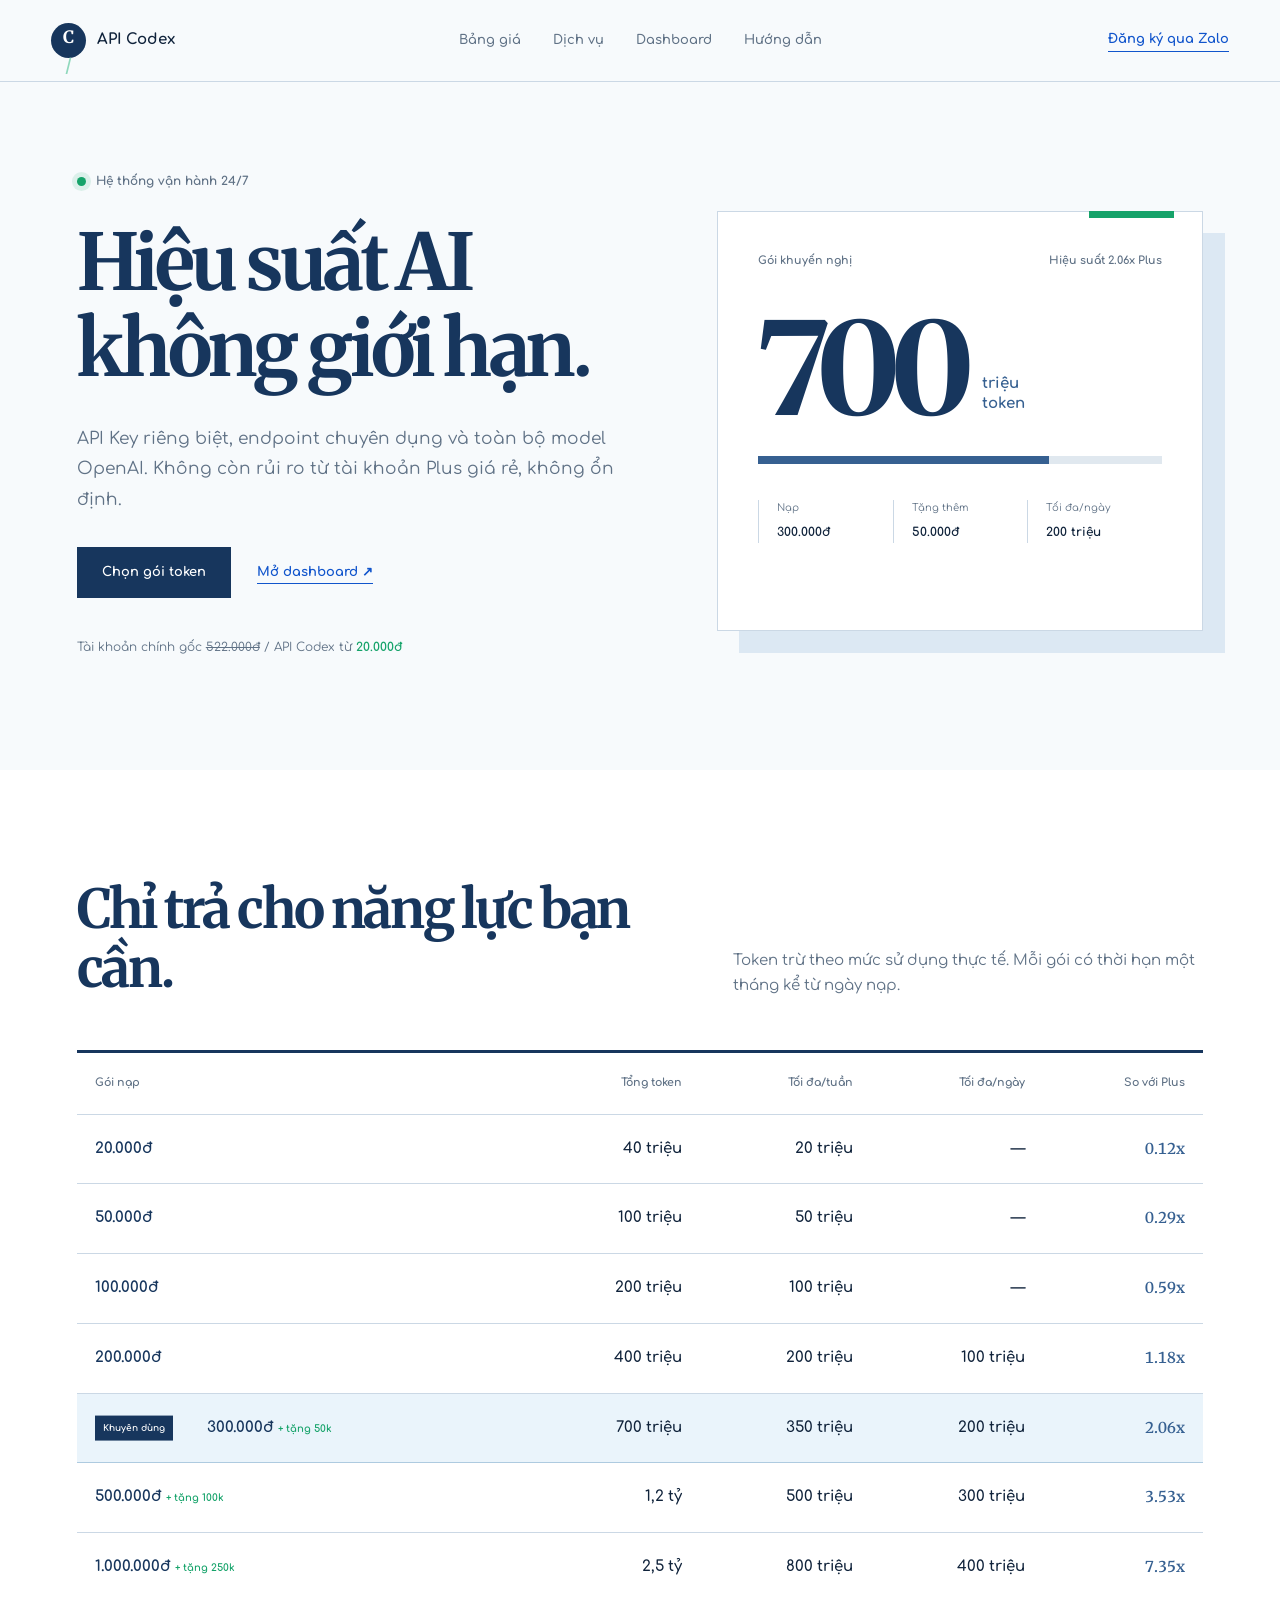
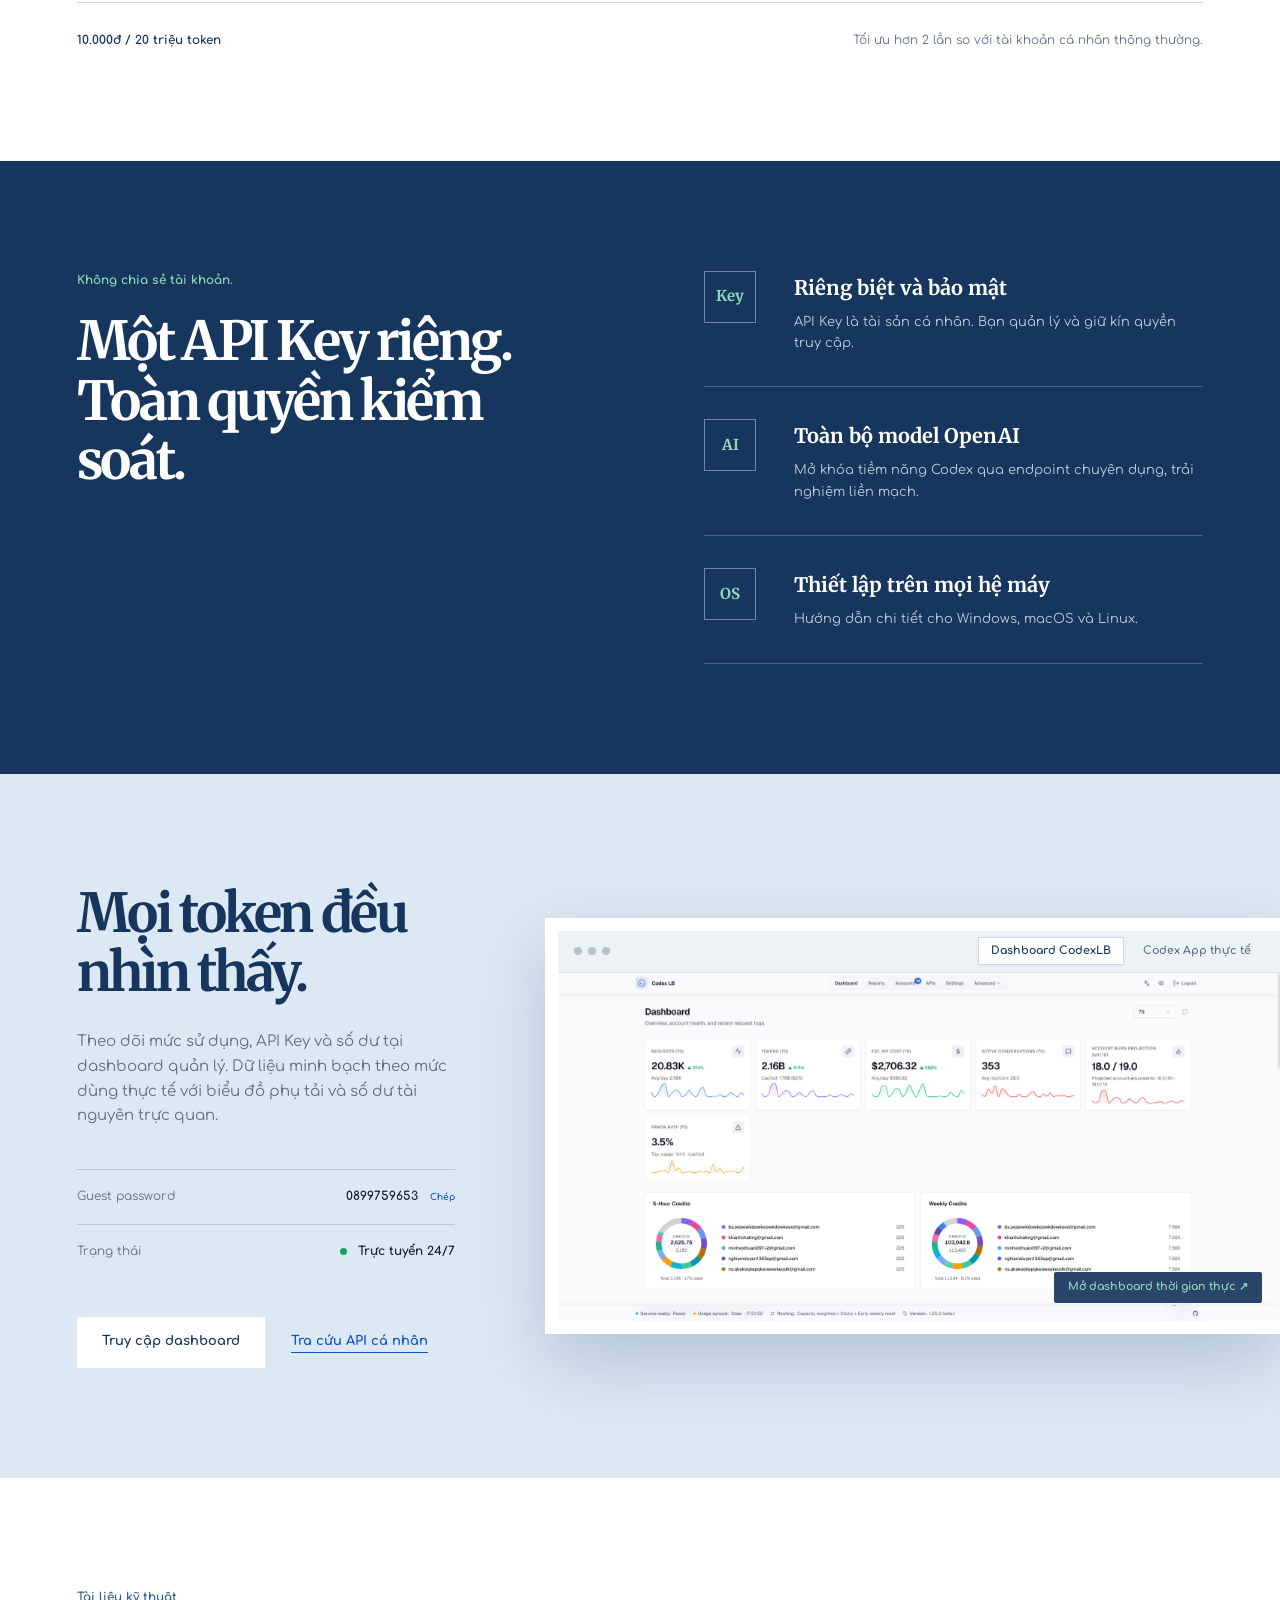
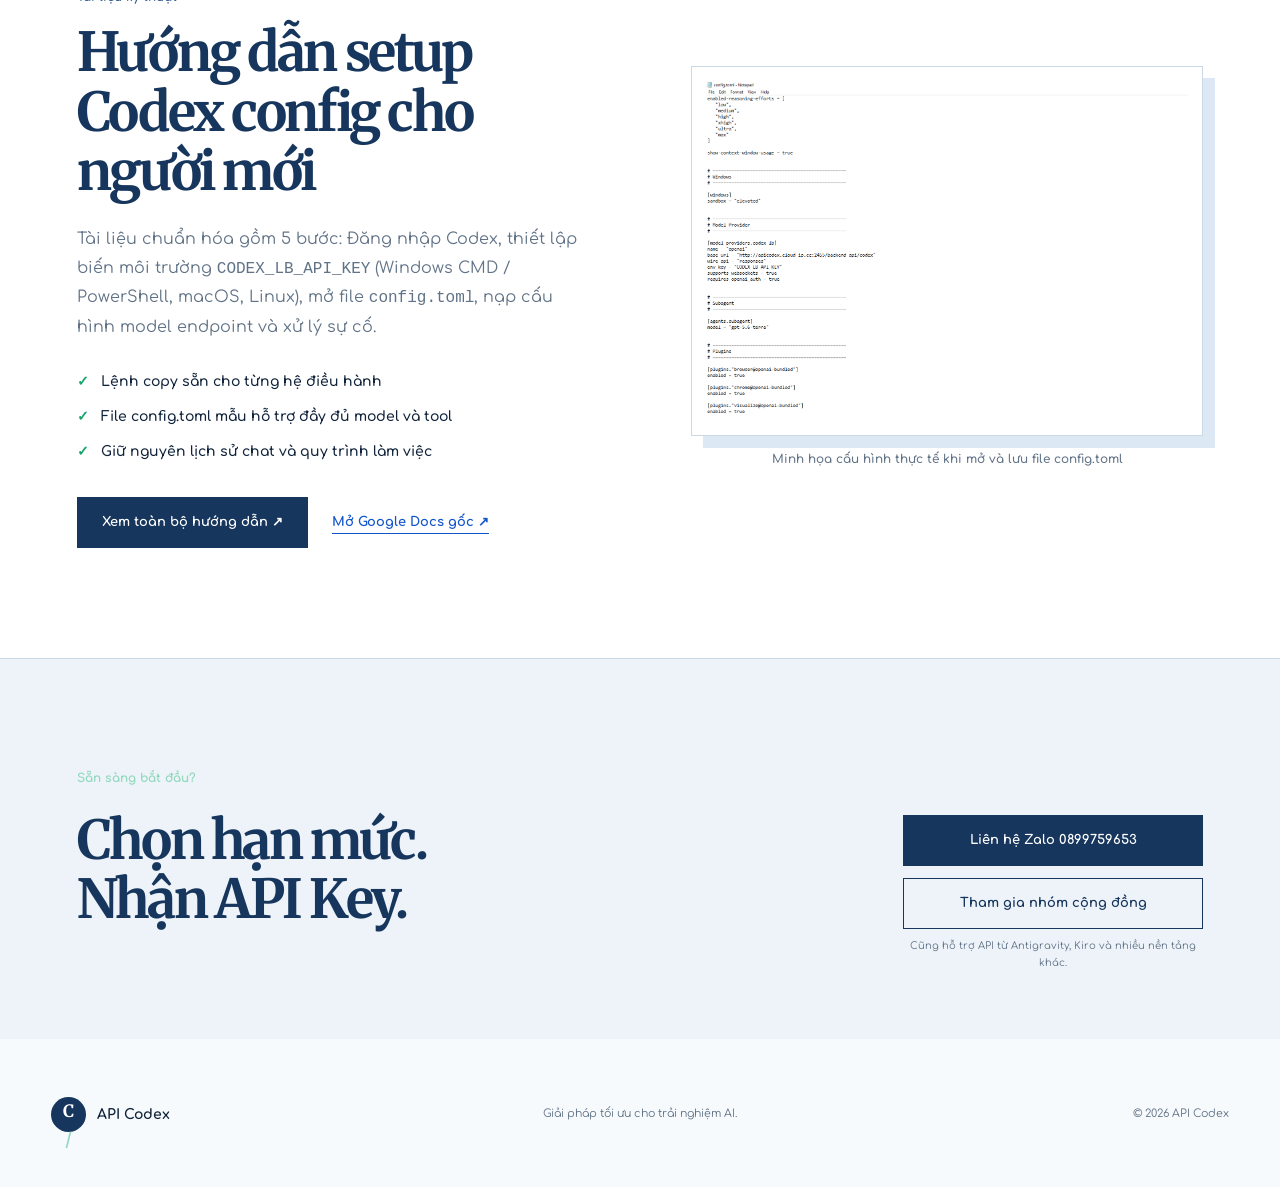
==== index.html @ bd64cc90 "Fix Netlify browser cache retention, add asset versioning and robust event delegation" ====
<!doctype html>
<html lang="vi">
<head>
  <meta charset="UTF-8">
  <meta name="viewport" content="width=device-width, initial-scale=1.0">
  <meta name="google-site-verification" content="3o2QNDiqQxpqapQQxuKwNYIWBUk0s6P8V5FA6ATxElM">
  <meta name="description" content="API Codex hiệu suất cao, hỗ trợ toàn bộ model OpenAI với mức giá từ 10.000đ cho 20 triệu token. Kèm hướng dẫn setup Codex config chi tiết.">
  <link rel="canonical" href="https://apicodex.netlify.app/">
  <meta property="og:type" content="website">
  <meta property="og:url" content="https://apicodex.netlify.app/">
  <meta property="og:title" content="API Codex — Hiệu suất AI không giới hạn">
  <meta property="og:description" content="API Key riêng biệt, endpoint chuyên dụng hỗ trợ toàn bộ model OpenAI với chi phí tối ưu từ 10.000đ cho 20 triệu token.">
  <meta property="og:image" content="https://apicodex.netlify.app/assets/document-1.png">
  <meta name="twitter:card" content="summary_large_image">
  <meta name="twitter:title" content="API Codex — Hiệu suất AI không giới hạn">
  <meta name="twitter:description" content="API Key riêng biệt, endpoint chuyên dụng hỗ trợ toàn bộ model OpenAI với chi phí tối ưu từ 10.000đ cho 20 triệu token.">
  <meta name="twitter:image" content="https://apicodex.netlify.app/assets/document-1.png">
  <title>API Codex — Hiệu suất không giới hạn</title>
  <link rel="preconnect" href="https://fonts.googleapis.com">
  <link rel="preconnect" href="https://fonts.gstatic.com" crossorigin>
  <link href="https://fonts.googleapis.com/css2?family=Comfortaa:wght@400;500;600;700&family=Merriweather:wght@700;900&display=swap" rel="stylesheet">
  <link rel="stylesheet" href="styles.css?v=20260908b">
  <link rel="icon" href="data:image/svg+xml,%3Csvg xmlns='http://www.w3.org/2000/svg' viewBox='0 0 64 64'%3E%3Ccircle cx='32' cy='32' r='32' fill='%2317365d'/%3E%3Ctext x='32' y='43' text-anchor='middle' font-family='Georgia' font-size='34' font-weight='700' fill='white'%3EC%3C/text%3E%3C/svg%3E">
  <script type="application/ld+json">
  {
    "@context": "https://schema.org",
    "@type": "WebSite",
    "name": "API Codex",
    "url": "https://apicodex.netlify.app/",
    "description": "API Codex hiệu suất cao, hỗ trợ toàn bộ model OpenAI với mức giá từ 10.000đ cho 20 triệu token."
  }
  </script>
</head>
<body>
  <header class="site-header">
    <a class="brand" href="#top" aria-label="API Codex — về đầu trang">
      <span class="brand-mark" aria-hidden="true">C<span>/</span></span>
      <span>API Codex</span>
    </a>
    <nav aria-label="Điều hướng chính">
      <a href="#bang-gia">Bảng giá</a>
      <a href="#dich-vu">Dịch vụ</a>
      <a href="#dashboard">Dashboard</a>
      <a href="huong-dan.html">Hướng dẫn</a>
    </nav>
    <a class="header-action" href="https://zalo.me/0899759653" target="_blank" rel="noopener">Đăng ký qua Zalo</a>
    <button class="menu-button" type="button" aria-label="Mở trình đơn" aria-expanded="false">
      <span></span><span></span>
    </button>
  </header>

  <main id="top">
    <section class="hero">
      <div class="hero-copy">
        <p class="availability"><span></span> Hệ thống vận hành 24/7</p>
        <h1>Hiệu suất AI<br>không giới hạn.</h1>
        <p class="hero-lead">API Key riêng biệt, endpoint chuyên dụng và toàn bộ model OpenAI. Không còn rủi ro từ tài khoản Plus giá rẻ, không ổn định.</p>
        <div class="hero-actions">
          <a class="button button-primary" href="#bang-gia">Chọn gói token</a>
          <a class="text-link" href="http://apicodex.cloud-ip.cc:2455/dashboard" target="_blank" rel="noopener">Mở dashboard <span aria-hidden="true">↗</span></a>
        </div>
        <p class="comparison">Tài khoản chính gốc <s>522.000đ</s> / API Codex từ <strong>20.000đ</strong></p>
      </div>
      <div class="hero-meter" aria-label="Gói được khuyến nghị: 700 triệu token">
        <div class="meter-head">
          <span>Gói khuyến nghị</span>
          <span>Hiệu suất 2.06x Plus</span>
        </div>
        <div class="meter-value"><strong>700</strong><span>triệu<br>token</span></div>
        <div class="meter-track"><span></span></div>
        <div class="meter-data">
          <div><span>Nạp</span><strong>300.000đ</strong></div>
          <div><span>Tặng thêm</span><strong>50.000đ</strong></div>
          <div><span>Tối đa/ngày</span><strong>200 triệu</strong></div>
        </div>
      </div>
    </section>

    <section class="pricing section" id="bang-gia">
      <div class="section-intro">
        <h2>Chỉ trả cho năng lực bạn cần.</h2>
        <p>Token trừ theo mức sử dụng thực tế. Mỗi gói có thời hạn một tháng kể từ ngày nạp.</p>
      </div>
      <div class="price-table-wrap">
        <table>
          <thead>
            <tr><th>Gói nạp</th><th>Tổng token</th><th>Tối đa/tuần</th><th>Tối đa/ngày</th><th>So với Plus</th></tr>
          </thead>
          <tbody>
            <tr><td>20.000đ</td><td>40 triệu</td><td>20 triệu</td><td>—</td><td>0.12x</td></tr>
            <tr><td>50.000đ</td><td>100 triệu</td><td>50 triệu</td><td>—</td><td>0.29x</td></tr>
            <tr><td>100.000đ</td><td>200 triệu</td><td>100 triệu</td><td>—</td><td>0.59x</td></tr>
            <tr><td>200.000đ</td><td>400 triệu</td><td>200 triệu</td><td>100 triệu</td><td>1.18x</td></tr>
            <tr class="recommended"><td><span>Khuyên dùng</span>300.000đ <small>+ tặng 50k</small></td><td>700 triệu</td><td>350 triệu</td><td>200 triệu</td><td>2.06x</td></tr>
            <tr><td>500.000đ <small>+ tặng 100k</small></td><td>1,2 tỷ</td><td>500 triệu</td><td>300 triệu</td><td>3.53x</td></tr>
            <tr><td>1.000.000đ <small>+ tặng 250k</small></td><td>2,5 tỷ</td><td>800 triệu</td><td>400 triệu</td><td>7.35x</td></tr>
          </tbody>
        </table>
      </div>
      <div class="price-footer"><strong>10.000đ / 20 triệu token</strong><span>Tối ưu hơn 2 lần so với tài khoản cá nhân thông thường.</span></div>
    </section>

    <section class="service section" id="dich-vu">
      <div class="service-statement">
        <p>Không chia sẻ tài khoản.</p>
        <h2>Một API Key riêng. Toàn quyền kiểm soát.</h2>
      </div>
      <div class="service-list">
        <article><span>Key</span><div><h3>Riêng biệt và bảo mật</h3><p>API Key là tài sản cá nhân. Bạn quản lý và giữ kín quyền truy cập.</p></div></article>
        <article><span>AI</span><div><h3>Toàn bộ model OpenAI</h3><p>Mở khóa tiềm năng Codex qua endpoint chuyên dụng, trải nghiệm liền mạch.</p></div></article>
        <article><span>OS</span><div><h3>Thiết lập trên mọi hệ máy</h3><p>Hướng dẫn chi tiết cho Windows, macOS và Linux.</p></div></article>
      </div>
    </section>

    <section class="dashboard section" id="dashboard">
      <div class="dashboard-copy">
        <h2>Mọi token đều nhìn thấy.</h2>
        <p>Theo dõi mức sử dụng, API Key và số dư tại dashboard quản lý. Dữ liệu minh bạch theo mức dùng thực tế với biểu đồ phụ tải và số dư tài nguyên trực quan.</p>
        <dl>
          <div><dt>Guest password</dt><dd><button class="copy-value" data-copy="0899759653" type="button">0899759653 <span>Chép</span></button></dd></div>
          <div><dt>Trạng thái</dt><dd><span class="status-dot"></span> Trực tuyến 24/7</dd></div>
        </dl>
        <div class="dashboard-actions">
          <a class="button button-light" href="http://apicodex.cloud-ip.cc:2455/dashboard" target="_blank" rel="noopener">Truy cập dashboard</a>
          <a href="http://apicodex.cloud-ip.cc:2455/apis" target="_blank" rel="noopener">Tra cứu API cá nhân</a>
        </div>
      </div>
      <div class="dashboard-visual">
        <div class="window-bar">
          <div class="window-dots" aria-hidden="true"><span></span><span></span><span></span></div>
          <div class="dash-tabs" role="tablist" aria-label="Chế độ hiển thị dashboard">
            <button type="button" class="dash-tab active" id="tab-dash-lb" role="tab" aria-selected="true" aria-controls="view-dash-lb">Dashboard CodexLB</button>
            <button type="button" class="dash-tab" id="tab-dash-app" role="tab" aria-selected="false" aria-controls="view-dash-app">Codex App thực tế</button>
          </div>
        </div>
        <div class="dash-panel active" id="view-dash-lb" role="tabpanel" aria-labelledby="tab-dash-lb">
          <a class="dash-link-preview" href="http://apicodex.cloud-ip.cc:2455/dashboard" target="_blank" rel="noopener noreferrer" title="Mở dashboard trực tiếp tại apicodex.cloud-ip.cc">
            <img src="assets/dashboard-stats.png" alt="Giao diện dashboard quản trị và theo dõi phụ tải token CodexLB" width="1920" height="925">
            <span class="dash-preview-badge">Mở dashboard thời gian thực ↗</span>
          </a>
        </div>
        <div class="dash-panel" id="view-dash-app" role="tabpanel" aria-labelledby="tab-dash-app" hidden>
          <img src="assets/document-1.png" alt="Giao diện Codex desktop app không bị tụt hạn mức khi dùng API" width="1920" height="1040">
        </div>
      </div>
    </section>

    <section class="guide-teaser section" id="huong-dan">
      <div class="guide-teaser-grid">
        <div class="guide-teaser-copy">
          <p class="section-tag">Tài liệu kỹ thuật</p>
          <h2>Hướng dẫn setup Codex config cho người mới</h2>
          <p>Tài liệu chuẩn hóa gồm 5 bước: Đăng nhập Codex, thiết lập biến môi trường <code>CODEX_LB_API_KEY</code> (Windows CMD / PowerShell, macOS, Linux), mở file <code>config.toml</code>, nạp cấu hình model endpoint và xử lý sự cố.</p>
          <ul class="guide-features">
            <li>Lệnh copy sẵn cho từng hệ điều hành</li>
            <li>File config.toml mẫu hỗ trợ đầy đủ model và tool</li>
            <li>Giữ nguyên lịch sử chat và quy trình làm việc</li>
          </ul>
          <div class="guide-actions">
            <a class="button button-primary" href="huong-dan.html">Xem toàn bộ hướng dẫn ↗</a>
            <a class="text-link" href="https://docs.google.com/document/d/1rkvNwVLz3mEp2RrfsH9Akq5knTxJyN6_HLEKS-k7dc0" target="_blank" rel="noopener">Mở Google Docs gốc ↗</a>
          </div>
        </div>
        <div class="guide-teaser-visual">
          <div class="figure-frame">
            <img src="assets/document-2.png?v=2" alt="Giao diện minh họa cấu hình config.toml thực tế sau khi lưu" width="1444" height="1017">
          </div>
          <span class="teaser-caption">Minh họa cấu hình thực tế khi mở và lưu file config.toml</span>
        </div>
      </div>
    </section>

    <section class="signup section" id="dang-ky">
      <div><p>Sẵn sàng bắt đầu?</p><h2>Chọn hạn mức.<br>Nhận API Key.</h2></div>
      <div class="signup-actions">
        <a class="button button-primary" href="https://zalo.me/0899759653" target="_blank" rel="noopener">Liên hệ Zalo 0899759653</a>
        <a class="button button-outline" href="https://zalo.me/g/g6anmyvrd019pvgnmpe6" target="_blank" rel="noopener">Tham gia nhóm cộng đồng</a>
      </div>
      <p class="platform-note">Cũng hỗ trợ API từ Antigravity, Kiro và nhiều nền tảng khác.</p>
    </section>
  </main>

  <footer>
    <a class="brand" href="#top">
      <span class="brand-mark" aria-hidden="true">C<span>/</span></span>
      <span>API Codex</span>
    </a>
    <p>Giải pháp tối ưu cho trải nghiệm AI.</p>
    <span>© 2026 API Codex</span>
  </footer>
  <script src="script.js?v=20260908b"></script>
</body>
</html>
---- styles.css ----
:root {
  --paper: #f7fafc;
  --white: #fff;
  --ink: #10233b;
  --navy: #17365d;
  --blue: #366091;
  --link: #1155cc;
  --mint: #16a36a;
  --line: #cbd8e5;
  --muted: #607286;
  --code-bg: #edf3f8;
  --display: "Merriweather", Georgia, serif;
  --body: "Comfortaa", sans-serif;
  --mono: ui-monospace, "Cascadia Code", "Source Code Pro", Menlo, Consolas, monospace;
}

* { box-sizing: border-box; }
html { scroll-behavior: smooth; }
body { margin: 0; background: var(--paper); color: var(--ink); font-family: var(--body); font-size: 15px; line-height: 1.65; overflow-x: hidden; }
a { color: inherit; text-decoration: none; }
button, a { -webkit-tap-highlight-color: transparent; }
button { font: inherit; }
img { display: block; max-width: 100%; height: auto; }
code, pre { font-family: var(--mono); }
:focus-visible { outline: 3px solid #f4b942; outline-offset: 4px; }

.site-header { height: 82px; display: grid; grid-template-columns: 1fr auto 1fr; align-items: center; max-width: 1440px; margin: auto; padding: 0 4vw; border-bottom: 1px solid var(--line); }
.brand { display: inline-flex; align-items: center; gap: 11px; font-weight: 700; justify-self: start; }
.brand-mark { width: 35px; height: 35px; display: grid; place-items: center; background: var(--navy); color: #fff; border-radius: 50%; font-family: var(--display); font-size: 17px; }
.brand-mark span { color: #8fd8bc; }
.site-header nav { display: flex; gap: 32px; color: var(--muted); font-size: 13px; font-weight: 600; }
.site-header nav a:hover { color: var(--navy); }
.nav-active { color: var(--navy) !important; font-weight: 700 !important; border-bottom: 2px solid var(--navy); padding-bottom: 2px; }
.header-action { justify-self: end; color: var(--link); border-bottom: 1px solid currentColor; font-size: 13px; font-weight: 700; }
.menu-button { display: none; background: transparent; border: 0; padding: 8px; }
.menu-button span { display: block; width: 24px; height: 2px; margin: 5px; background: var(--ink); }

.hero { min-height: 660px; max-width: 1440px; margin: auto; padding: 90px 6vw 100px; display: grid; grid-template-columns: 1.05fr .95fr; align-items: center; gap: 8vw; }
.availability { display: flex; align-items: center; gap: 10px; margin: 0 0 28px; color: var(--muted); font-size: 12px; font-weight: 700; }
.availability span { width: 9px; height: 9px; border-radius: 50%; background: var(--mint); box-shadow: 0 0 0 5px rgba(22,163,106,.12); }
h1, h2 { margin: 0; font-family: var(--display); line-height: 1.1; letter-spacing: -.045em; }
h1 { max-width: 740px; font-size: clamp(48px, 6.1vw, 90px); color: var(--navy); }
.hero-lead { max-width: 620px; margin: 32px 0; color: var(--muted); font-size: 17px; line-height: 1.8; }
.hero-actions, .dashboard-actions { display: flex; align-items: center; flex-wrap: wrap; gap: 26px; }
.button { display: inline-flex; min-height: 51px; align-items: center; justify-content: center; padding: 0 24px; border: 1px solid transparent; font-size: 13px; font-weight: 700; cursor: pointer; }
.button-primary { background: var(--navy); color: #fff; }
.button-primary:hover { background: var(--blue); }
.button-small { min-height: 40px; font-size: 12px; padding: 0 16px; width: 100%; text-align: center; }
.text-link, .dashboard-actions > a:not(.button) { color: var(--link); border-bottom: 1px solid currentColor; font-weight: 700; font-size: 13px; }
.comparison { margin-top: 40px; color: var(--muted); font-size: 12px; }
.comparison strong { color: var(--mint); }
.hero-meter { position: relative; min-height: 420px; padding: 40px; background: var(--white); border: 1px solid var(--line); box-shadow: 22px 22px 0 #dce8f3; }
.hero-meter::before { content: ""; position: absolute; top: -1px; right: 28px; width: 85px; height: 7px; background: var(--mint); }
.meter-head { display: flex; justify-content: space-between; gap: 20px; color: var(--muted); font-size: 11px; font-weight: 700; }
.meter-value { display: flex; align-items: flex-end; gap: 18px; margin: 54px 0 40px; }
.meter-value strong { color: var(--navy); font-family: var(--display); font-size: clamp(90px, 10vw, 150px); line-height: .72; letter-spacing: -.08em; }
.meter-value span { padding-bottom: 3px; color: var(--blue); font-size: 15px; font-weight: 700; line-height: 1.3; }
.meter-track { height: 8px; overflow: hidden; background: #e0e8ef; }
.meter-track span { display: block; width: 72%; height: 100%; background: var(--blue); animation: meter 1s cubic-bezier(.16,1,.3,1) both; }
.meter-data { display: grid; grid-template-columns: repeat(3, 1fr); margin-top: 36px; }
.meter-data div { padding-left: 18px; border-left: 1px solid var(--line); }
.meter-data span, .meter-data strong { display: block; }
.meter-data span { margin-bottom: 6px; color: var(--muted); font-size: 10px; }
.meter-data strong { font-size: 12px; }

.section { padding: 110px max(6vw, calc((100vw - 1268px) / 2)); }
.section-intro { display: grid; grid-template-columns: 1fr .85fr; gap: 8vw; align-items: end; margin-bottom: 52px; }
h2 { color: var(--navy); font-size: clamp(32px, 4.2vw, 56px); }
.section-intro p { margin: 0; color: var(--muted); }
.pricing { background: var(--white); overflow: hidden; }
.price-table-wrap { width: 100%; max-width: 100%; overflow-x: auto; border-top: 3px solid var(--navy); -webkit-overflow-scrolling: touch; }
table { width: 100%; min-width: 820px; border-collapse: collapse; font-variant-numeric: tabular-nums; }
th { padding: 21px 18px; color: var(--muted); border-bottom: 1px solid var(--line); text-align: right; font-size: 11px; font-weight: 700; }
th:first-child, td:first-child { text-align: left; }
td { position: relative; padding: 22px 18px; border-bottom: 1px solid var(--line); text-align: right; font-weight: 600; }
td:first-child { color: var(--navy); font-weight: 700; }
td:last-child { color: var(--blue); font-family: var(--display); }
td small { color: var(--mint); font-size: 10px; }
.recommended { background: #eaf4fb; }
.recommended td { border-color: #aecbe0; }
.recommended td:first-child { padding-left: 130px; }
.recommended td:first-child > span { position: absolute; left: 18px; top: 50%; translate: 0 -50%; padding: 5px 8px; background: var(--navy); color: #fff; font-size: 9px; }
.price-footer { display: flex; justify-content: space-between; gap: 24px; margin-top: 28px; color: var(--muted); font-size: 12px; }
.price-footer strong { color: var(--navy); }

.service { display: grid; grid-template-columns: 1fr 1fr; gap: 10vw; background: var(--navy); color: #fff; }
.service-statement { position: sticky; top: 70px; align-self: start; }
.service-statement > p, .signup > div > p { margin: 0 0 22px; color: #8fd8bc; font-size: 12px; font-weight: 700; }
.service h2 { color: #fff; }
.service-list article { display: grid; grid-template-columns: 64px 1fr; gap: 26px; padding: 32px 0; border-bottom: 1px solid rgba(255,255,255,.22); }
.service-list article:first-child { padding-top: 0; }
.service-list article > span { width: 52px; height: 52px; display: grid; place-items: center; border: 1px solid #6f87a4; color: #8fd8bc; font-family: var(--display); font-weight: 700; }
h3 { margin: 0 0 8px; font-family: var(--display); font-size: 20px; color: var(--navy); }
.service-list h3 { color: #fff; }
.service-list p { max-width: 480px; margin: 0; color: #bdcada; font-size: 13px; }

.dashboard { padding-right: 0; display: grid; grid-template-columns: minmax(370px, .68fr) 1.32fr; gap: 7vw; align-items: center; background: #dce8f3; overflow: hidden; }
.dashboard-copy > p { max-width: 520px; margin: 28px 0 40px; color: var(--muted); }
dl { margin: 0 0 38px; }
dl > div { display: flex; justify-content: space-between; gap: 20px; padding: 17px 0; border-top: 1px solid #b6c7d7; }
dt { color: var(--muted); font-size: 12px; }
dd { margin: 0; font-size: 12px; font-weight: 700; }
.copy-value { padding: 0; border: 0; background: transparent; color: var(--ink); cursor: pointer; }
.copy-value span { margin-left: 8px; color: var(--link); font-size: 9px; }
.status-dot { display: inline-block; width: 7px; height: 7px; margin-right: 7px; border-radius: 50%; background: var(--mint); }
.dashboard-visual { min-width: 720px; padding: 13px 0 13px 13px; background: #fff; box-shadow: 0 28px 65px rgba(23,54,93,.2); }
.window-bar { min-height: 42px; display: flex; align-items: center; justify-content: space-between; padding: 6px 16px; background: #edf2f7; border-bottom: 1px solid #d8e2ec; }
.window-bar .window-dots { display: flex; gap: 6px; }
.window-bar .window-dots span { width: 8px; height: 8px; border-radius: 50%; background: #b6c3cf; }
.dash-tabs { display: flex; gap: 6px; }
.dash-tab { padding: 4px 12px; background: transparent; border: 1px solid transparent; font-size: 11px; font-weight: 700; color: var(--muted); cursor: pointer; transition: all .15s; }
.dash-tab:hover { color: var(--navy); }
.dash-tab.active { background: #fff; color: var(--navy); border-color: #cbd8e5; box-shadow: 0 1px 3px rgba(16,35,59,.06); }
.dash-panel { display: none; }
.dash-panel.active { display: block; animation: fadeIn .2s ease; }
.dash-link-preview { display: block; position: relative; text-decoration: none; cursor: pointer; }
.dash-preview-badge { position: absolute; bottom: 18px; right: 18px; padding: 6px 14px; background: rgba(23,54,93,.92); color: #8fd8bc; font-size: 11px; font-weight: 700; border-radius: 2px; backdrop-filter: blur(4px); transition: all .2s; }
.dash-link-preview:hover .dash-preview-badge { background: var(--navy); color: #fff; }

/* Guide Teaser on Homepage */
.guide-teaser { background: var(--white); }
.guide-teaser-grid { display: grid; grid-template-columns: 1fr 1fr; gap: 8vw; align-items: center; }
.guide-teaser-copy > p:not(.section-tag) { margin: 24px 0 28px; color: var(--muted); font-size: 16px; line-height: 1.8; }
.guide-features { list-style: none; padding: 0; margin: 0 0 34px; display: flex; flex-direction: column; gap: 12px; }
.guide-features li { position: relative; padding-left: 24px; color: var(--ink); font-size: 14px; font-weight: 600; }
.guide-features li::before { content: "✓"; position: absolute; left: 0; color: var(--mint); font-weight: 900; }
.guide-actions { display: flex; align-items: center; gap: 24px; flex-wrap: wrap; }
.teaser-caption { display: block; margin-top: 14px; color: var(--muted); font-size: 12px; font-weight: 600; text-align: center; }

/* Dedicated Doc Page (/huong-dan.html) */
.doc-page { background: var(--paper); }
.doc-hero { padding: 64px max(6vw, calc((100vw - 1268px) / 2)) 44px; background: var(--white); border-bottom: 1px solid var(--line); }
.doc-hero-inner { max-width: 960px; }
.back-link { display: inline-flex; align-items: center; gap: 8px; margin-bottom: 24px; color: var(--link); font-size: 13px; font-weight: 700; }
.doc-hero h1 { font-size: clamp(34px, 4.5vw, 60px); color: var(--navy); margin-bottom: 18px; }
.doc-lead { max-width: 820px; margin: 0 0 26px; color: var(--muted); font-size: 16px; line-height: 1.8; }
.doc-lead code { background: #edf3f8; padding: 2px 6px; color: var(--navy); }
.doc-meta { display: flex; flex-wrap: wrap; align-items: center; gap: 24px; color: var(--muted); font-size: 12px; border-top: 1px solid var(--line); padding-top: 18px; }
.doc-meta strong { color: var(--navy); }

.doc-wrapper { display: grid; grid-template-columns: 270px 1fr; gap: 60px; max-width: 1440px; margin: auto; padding: 60px 4vw 100px; min-width: 0; }
.doc-sidebar { position: relative; }
.sidebar-sticky { position: sticky; top: 30px; display: flex; flex-direction: column; gap: 20px; padding: 24px; background: var(--white); border: 1px solid var(--line); }
.sidebar-title { margin: 0; font-family: var(--display); font-size: 14px; font-weight: 700; color: var(--navy); }
.sidebar-nav { list-style: none; padding: 0; margin: 0; display: flex; flex-direction: column; gap: 6px; }
.sidebar-nav a { display: block; padding: 6px 10px; font-size: 12px; font-weight: 600; color: var(--muted); border-left: 2px solid transparent; transition: all .15s; }
.sidebar-nav a:hover { color: var(--navy); border-left-color: var(--blue); background: var(--paper); }
.sidebar-support { border-top: 1px solid var(--line); padding-top: 16px; }
.sidebar-support p { margin: 0 0 10px; font-size: 12px; color: var(--muted); font-weight: 600; }

.doc-content { min-width: 0; }
.section-tag { margin: 0 0 16px; color: var(--blue); font-size: 12px; font-weight: 700; }

.setup-notice { margin-bottom: 50px; padding: 26px 30px; background: #fdf6ec; border: 1px solid #faecd8; border-left: 5px solid #d97706; }
.notice-badge { margin-bottom: 12px; font-family: var(--display); font-size: 15px; font-weight: 700; color: #92400e; }
.setup-notice ul { margin: 0; padding-left: 20px; color: #78350f; font-size: 14px; line-height: 1.8; }
.setup-notice li + li { margin-top: 8px; }

.step-list { display: flex; flex-direction: column; gap: 40px; margin-bottom: 60px; min-width: 0; }
.step-card { display: grid; grid-template-columns: 80px 1fr; gap: 36px; padding: 36px 40px; background: var(--white); border: 1px solid var(--line); min-width: 0; }
.step-num { font-family: var(--display); font-size: 38px; font-weight: 900; color: var(--blue); line-height: 1; }
.step-content { min-width: 0; }
.step-content > h3 { margin: 0 0 12px; font-size: 22px; }
.step-content > p { margin: 0 0 20px; color: var(--muted); line-height: 1.7; }
.step-content > p code { background: #edf3f8; padding: 2px 6px; color: var(--navy); }
.step-warning { margin-top: 16px; padding: 14px 18px; background: #fee2e2; border-left: 4px solid #dc2626; color: #991b1b; font-size: 13px; line-height: 1.6; }

.os-tabs { display: flex; flex-wrap: wrap; gap: 8px; margin: 20px 0 24px; border-bottom: 1px solid var(--line); padding-bottom: 12px; }
.os-tab { padding: 8px 18px; background: transparent; border: 1px solid var(--line); color: var(--muted); font-size: 12px; font-weight: 700; cursor: pointer; transition: all .15s; }
.os-tab:hover { color: var(--navy); border-color: var(--navy); }
.os-tab.active { background: var(--navy); color: #fff; border-color: var(--navy); }

.os-panel { animation: fadeIn .2s ease; min-width: 0; }
.os-panel p { margin: 16px 0 8px; font-size: 14px; color: var(--ink); }
.os-panel p:first-child { margin-top: 0; }
.sub-lead { margin-top: 14px !important; font-weight: 700; color: var(--navy) !important; }
.mini-lead { margin: 10px 0 4px !important; font-size: 12px !important; color: var(--muted) !important; }
.feedback-hint { margin-top: 12px !important; color: var(--mint) !important; font-size: 13px !important; font-weight: 600; }

.code-line { position: relative; display: flex; align-items: stretch; justify-content: space-between; background: var(--code-bg); border: 1px solid var(--line); margin: 8px 0 14px; min-width: 0; max-width: 100%; }
.code-line code { flex: 1; min-width: 0; padding: 12px 16px; font-size: 13px; color: var(--navy); overflow-x: auto; white-space: pre; line-height: 1.5; }
.code-multi code { white-space: pre; display: block; }
.copy-snippet { padding: 0 16px; background: #e0e8ef; border: 0; border-left: 1px solid var(--line); color: var(--navy); font-size: 11px; font-weight: 700; cursor: pointer; flex-shrink: 0; }
.copy-snippet:hover { background: #d0dde8; }

.substeps-columns { display: grid; grid-template-columns: repeat(3, 1fr); gap: 24px; margin-top: 20px; min-width: 0; }
.substep-box { padding: 22px; background: var(--paper); border: 1px solid var(--line); min-width: 0; }
.substep-box h4 { margin: 0 0 10px; font-family: var(--display); font-size: 16px; color: var(--navy); }
.substep-box p { margin: 0 0 12px; font-size: 13px; color: var(--muted); line-height: 1.6; }
.substep-box code { background: #e2ecf5; padding: 2px 4px; font-size: 12px; }

.config-layout { display: grid; grid-template-columns: 1.15fr .85fr; gap: 32px; align-items: start; margin-top: 24px; min-width: 0; }
.toml-viewer { background: #0f1c2e; border: 1px solid #233b58; box-shadow: 0 16px 36px rgba(15,28,46,.16); min-width: 0; width: 100%; max-width: 100%; overflow: hidden; }
.toml-header { min-height: 42px; display: flex; align-items: center; justify-content: space-between; padding: 6px 14px; background: #172a44; border-bottom: 1px solid #233b58; gap: 8px; flex-wrap: wrap; }
.window-dots { display: flex; gap: 6px; flex-shrink: 0; }
.window-dots span { width: 9px; height: 9px; border-radius: 50%; background: #446182; }
.toml-header strong { color: #d0dde8; font-family: var(--mono); font-size: 12px; font-weight: 600; }
.button-copy-all { padding: 5px 10px; background: #244166; border: 0; color: #8fd8bc; font-size: 11px; font-weight: 700; cursor: pointer; }
.button-copy-all:hover { background: #2f5482; color: #fff; }
.toml-code { margin: 0; padding: 20px 18px; max-height: 640px; width: 100%; max-width: 100%; overflow-x: auto; overflow-y: auto; color: #e2e8f0; font-size: 12px; line-height: 1.65; white-space: pre; min-width: 0; -webkit-overflow-scrolling: touch; }
.tok-comment { color: #6e8fae; }
.tok-key { color: #93c5fd; }
.tok-str { color: #86efac; }
.tok-bool { color: #fcd34d; }
.tok-section { color: #f472b6; font-weight: 700; }

.toml-figure { margin: 0; min-width: 0; }
.figure-frame { padding: 14px; background: var(--white); border: 1px solid var(--line); box-shadow: 12px 12px 0 #dce8f3; }
.toml-figure figcaption { margin-top: 14px; color: var(--muted); font-size: 12px; font-weight: 600; text-align: center; }

.step-checklist { list-style: none; margin: 0; padding: 0; display: flex; flex-direction: column; gap: 14px; }
.step-checklist li { display: flex; align-items: center; gap: 14px; font-weight: 600; font-size: 14px; color: var(--ink); }
.check-num { width: 28px; height: 28px; display: grid; place-items: center; background: var(--navy); color: #fff; border-radius: 50%; font-family: var(--display); font-size: 12px; font-weight: 700; flex-shrink: 0; }

.troubleshooting-card { padding: 34px 40px; background: #eaf4fb; border: 1px solid #aecbe0; }
.trouble-head { display: flex; align-items: center; gap: 14px; margin-bottom: 20px; }
.trouble-badge { padding: 4px 10px; background: var(--navy); color: #fff; font-size: 11px; font-weight: 700; }
.trouble-head h3 { margin: 0; font-size: 20px; }
.trouble-body h4 { margin: 0 0 16px; font-family: var(--display); font-size: 16px; color: #b91c1c; }
.trouble-grid { display: grid; grid-template-columns: 1fr 1fr; gap: 28px; }
.trouble-item { padding: 18px 22px; background: var(--white); border: 1px solid #cadbe8; }
.trouble-item strong { display: block; margin-bottom: 8px; color: var(--navy); font-size: 13px; }
.trouble-item p { margin: 0; font-size: 13px; color: var(--muted); line-height: 1.6; }
.trouble-item code { padding: 2px 6px; background: #edf3f8; color: var(--navy); font-size: 12px; }

.doc-cta { margin-top: 60px; padding: 36px 40px; background: var(--white); border: 1px solid var(--line); display: flex; align-items: center; justify-content: space-between; gap: 30px; flex-wrap: wrap; }
.doc-cta h3 { margin: 6px 0 8px; font-size: 20px; }
.doc-cta p { margin: 0; color: var(--muted); font-size: 13px; }
.doc-cta-buttons { display: flex; gap: 14px; flex-wrap: wrap; }

/* 404 Error Page */
.error-page { background: var(--paper); }
.error-main { min-height: calc(100vh - 82px - 150px); display: flex; align-items: center; justify-content: center; padding: 80px 4vw; }
.error-container { max-width: 680px; width: 100%; text-align: left; padding: 48px 52px; background: var(--white); border: 1px solid var(--line); box-shadow: 16px 16px 0 #dce8f3; }
.error-badge { display: inline-block; padding: 4px 10px; background: #fee2e2; border-left: 3px solid #dc2626; color: #991b1b; font-size: 11px; font-weight: 700; margin-bottom: 20px; }
.error-container h1 { font-size: clamp(34px, 4.5vw, 54px); color: var(--navy); margin-bottom: 20px; }
.error-lead { color: var(--muted); font-size: 16px; line-height: 1.8; margin-bottom: 32px; }
.error-actions { display: flex; flex-wrap: wrap; gap: 16px; margin-bottom: 40px; }
.error-quicklinks { border-top: 1px solid var(--line); padding-top: 24px; }
.error-quicklinks p { margin: 0 0 10px; font-size: 12px; font-weight: 700; color: var(--navy); }
.error-quicklinks ul { list-style: none; padding: 0; margin: 0; display: flex; flex-direction: column; gap: 8px; }
.error-quicklinks a { color: var(--link); font-size: 13px; font-weight: 600; }
.error-quicklinks a:hover { text-decoration: underline; }

.button-outline { border-color: var(--navy); color: var(--navy); }
.button-outline:hover { background: var(--navy); color: #fff; }
.button-light { background: #fff; color: var(--navy); }

.signup { position: relative; display: grid; grid-template-columns: 1fr auto; gap: 50px; align-items: end; background: #edf3f8; border-top: 1px solid var(--line); }
.signup-actions { display: flex; flex-direction: column; gap: 12px; min-width: 300px; }
.platform-note { position: absolute; right: max(6vw, calc((100vw - 1268px) / 2)); bottom: 68px; max-width: 300px; margin: 0; color: var(--muted); font-size: 10px; text-align: center; }
footer { min-height: 150px; display: grid; grid-template-columns: 1fr auto 1fr; align-items: center; gap: 30px; max-width: 1440px; margin: auto; padding: 30px 4vw; color: var(--muted); font-size: 11px; }
footer .brand { color: var(--ink); font-size: 14px; }
footer > span { justify-self: end; }

@keyframes meter { from { width: 0; } }
@keyframes fadeIn { from { opacity: 0; transform: translateY(4px); } to { opacity: 1; transform: translateY(0); } }
@media (prefers-reduced-motion: reduce) { html { scroll-behavior: auto; } .meter-track span, .os-panel { animation: none; } }

@media (max-width: 992px) {
  .site-header { grid-template-columns: 1fr auto; }
  .site-header nav, .header-action { display: none; }
  .menu-button { display: block; }
  .site-header.menu-open nav { position: absolute; z-index: 10; top: 81px; left: 0; right: 0; display: flex; flex-direction: column; gap: 0; padding: 16px 4vw; background: var(--white); border-bottom: 1px solid var(--line); }
  .site-header.menu-open nav a { padding: 13px 0; }
  .hero { grid-template-columns: 1fr; padding-top: 65px; }
  .hero-meter { max-width: 620px; width: 100%; }
  .section-intro, .service { grid-template-columns: 1fr; }
  .service-statement { position: static; }
  .dashboard { grid-template-columns: 1fr; padding-right: 0; }
  .dashboard-copy { padding-right: 6vw; }
  .dashboard-visual { min-width: 900px; }
  .guide-teaser-grid { grid-template-columns: 1fr; }
  .doc-wrapper { grid-template-columns: 1fr; gap: 40px; }
  .doc-sidebar { display: none; }
  .substeps-columns { grid-template-columns: 1fr; }
  .config-layout { grid-template-columns: 1fr; }
  .trouble-grid { grid-template-columns: 1fr; }
  .signup { grid-template-columns: 1fr; align-items: start; }
  .signup-actions { max-width: 390px; }
  .platform-note { position: static; text-align: left; }
}

@media (max-width: 600px) {
  body { font-size: 14px; }
  .site-header { height: 68px; }
  .site-header.menu-open nav { top: 67px; }
  .hero { min-height: 0; padding: 54px 20px 75px; gap: 60px; }
  h1 { font-size: clamp(40px, 12.5vw, 56px); }
  .hero-lead { font-size: 15px; }
  .hero-actions { align-items: flex-start; flex-direction: column; }
  .comparison { line-height: 1.7; }
  .hero-meter { min-height: 340px; padding: 28px 22px; box-shadow: 10px 10px 0 #dce8f3; }
  .meter-head span:last-child { text-align: right; }
  .meter-value { margin: 47px 0 34px; }
  .meter-value strong { font-size: 86px; }
  .meter-data div { padding-left: 9px; }
  .meter-data strong { font-size: 10px; }
  .section { padding: 78px 20px; }
  .section-intro { gap: 24px; margin-bottom: 38px; }
  .price-table-wrap { max-width: 100%; overflow-x: auto; margin-right: 0; }
  table { min-width: 680px; }
  th, td { padding-left: 12px; padding-right: 12px; }
  .recommended td:first-child { padding-left: 100px; }
  .price-footer { flex-direction: column; }
  .service { gap: 55px; }
  .service-list article { grid-template-columns: 48px 1fr; gap: 18px; }
  .service-list article > span { width: 44px; height: 44px; }
  .dashboard { padding-right: 0; }
  .dashboard-copy { padding-right: 20px; }
  .dashboard-visual { min-width: 0; width: 100%; padding: 8px 0 8px 8px; }
  .window-bar { flex-wrap: wrap; gap: 8px; padding: 8px 10px; height: auto; }
  .dash-tabs { width: 100%; justify-content: flex-start; }
  .dash-tab { padding: 4px 8px; font-size: 10px; }
  .doc-hero { padding: 40px 20px 30px; }
  .doc-wrapper { padding: 30px 20px 60px; }
  .step-card { grid-template-columns: 1fr; padding: 24px 20px; gap: 16px; }
  .step-num { font-size: 28px; }
  .code-line { flex-direction: column; }
  .copy-snippet { padding: 8px 14px; border-left: 0; border-top: 1px solid var(--line); text-align: center; }
  .troubleshooting-card { padding: 24px 20px; }
  .doc-cta { padding: 24px 20px; }
  .error-container { padding: 32px 20px; box-shadow: 8px 8px 0 #dce8f3; }
  .error-actions { flex-direction: column; }
  .error-actions .button { width: 100%; text-align: center; }
  .signup-actions { min-width: 0; width: 100%; }
  footer { grid-template-columns: 1fr; padding: 45px 20px; }
  footer > span { justify-self: start; }
}
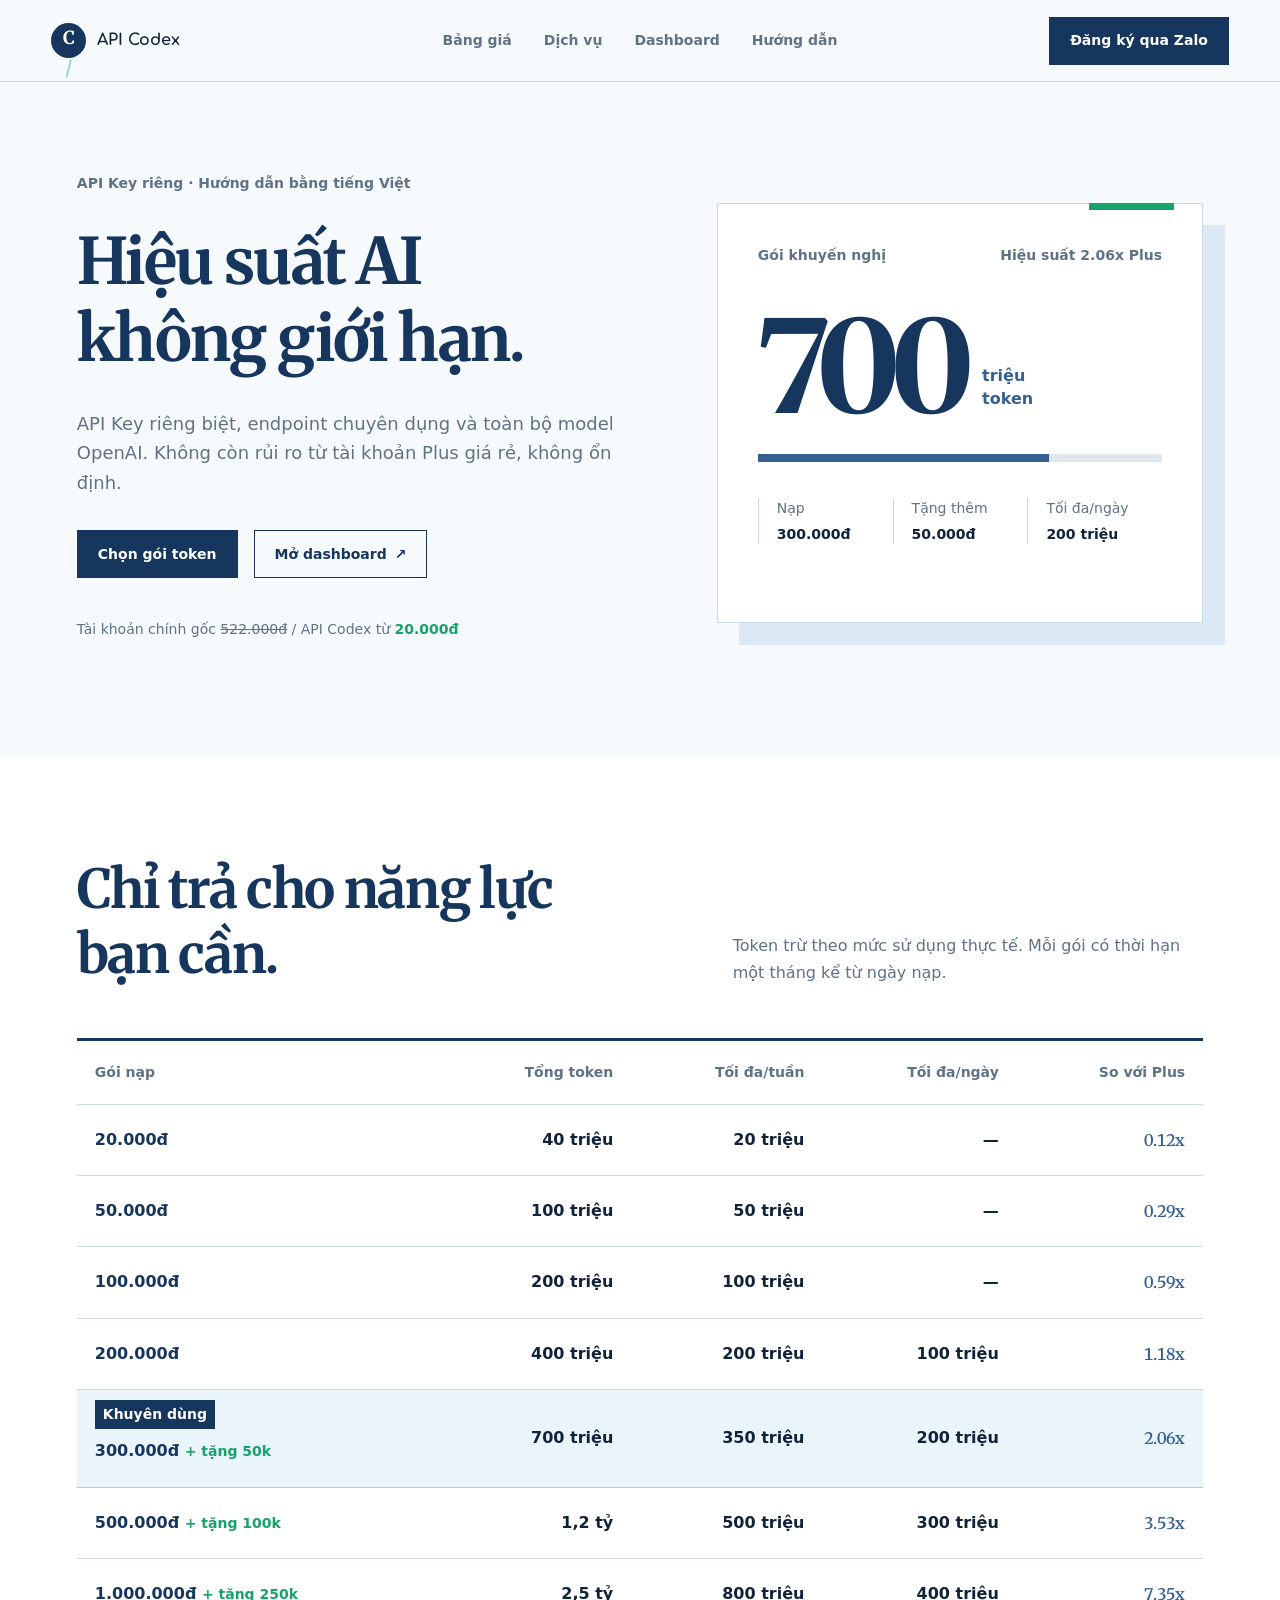
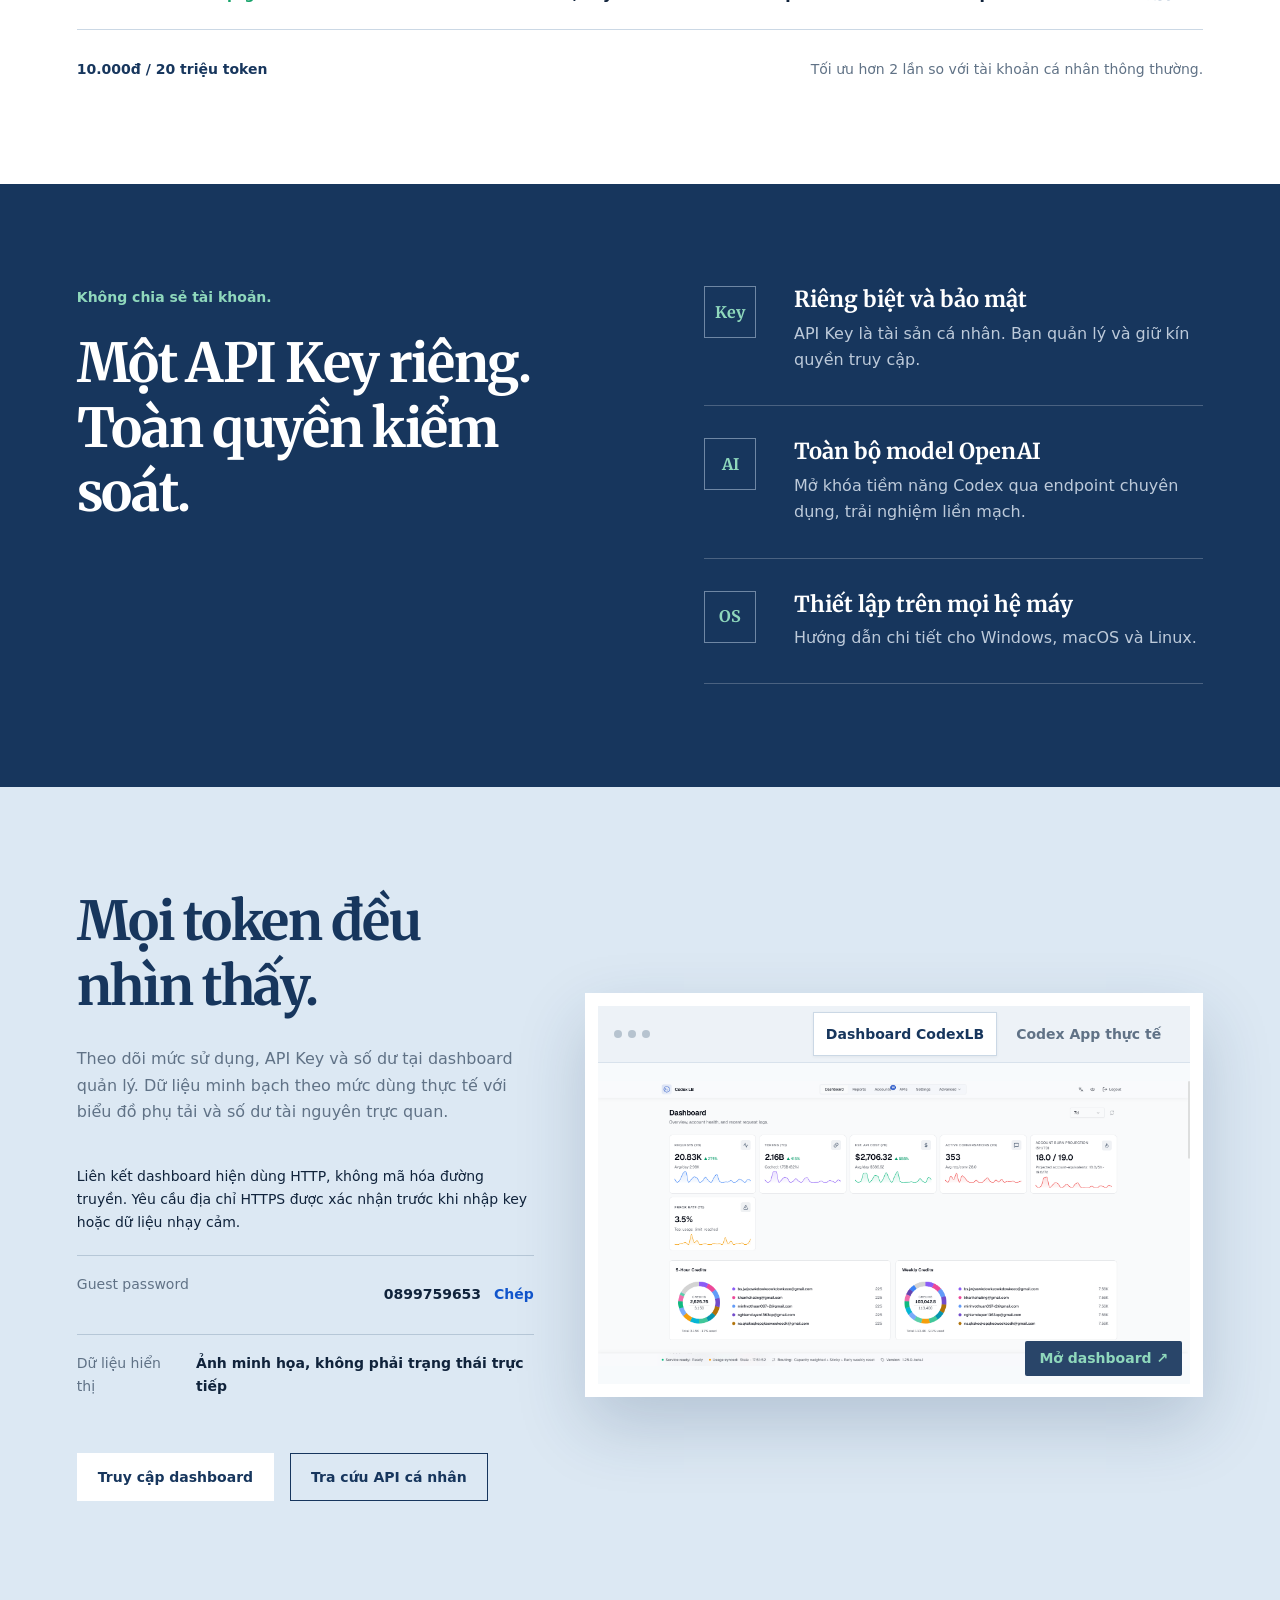
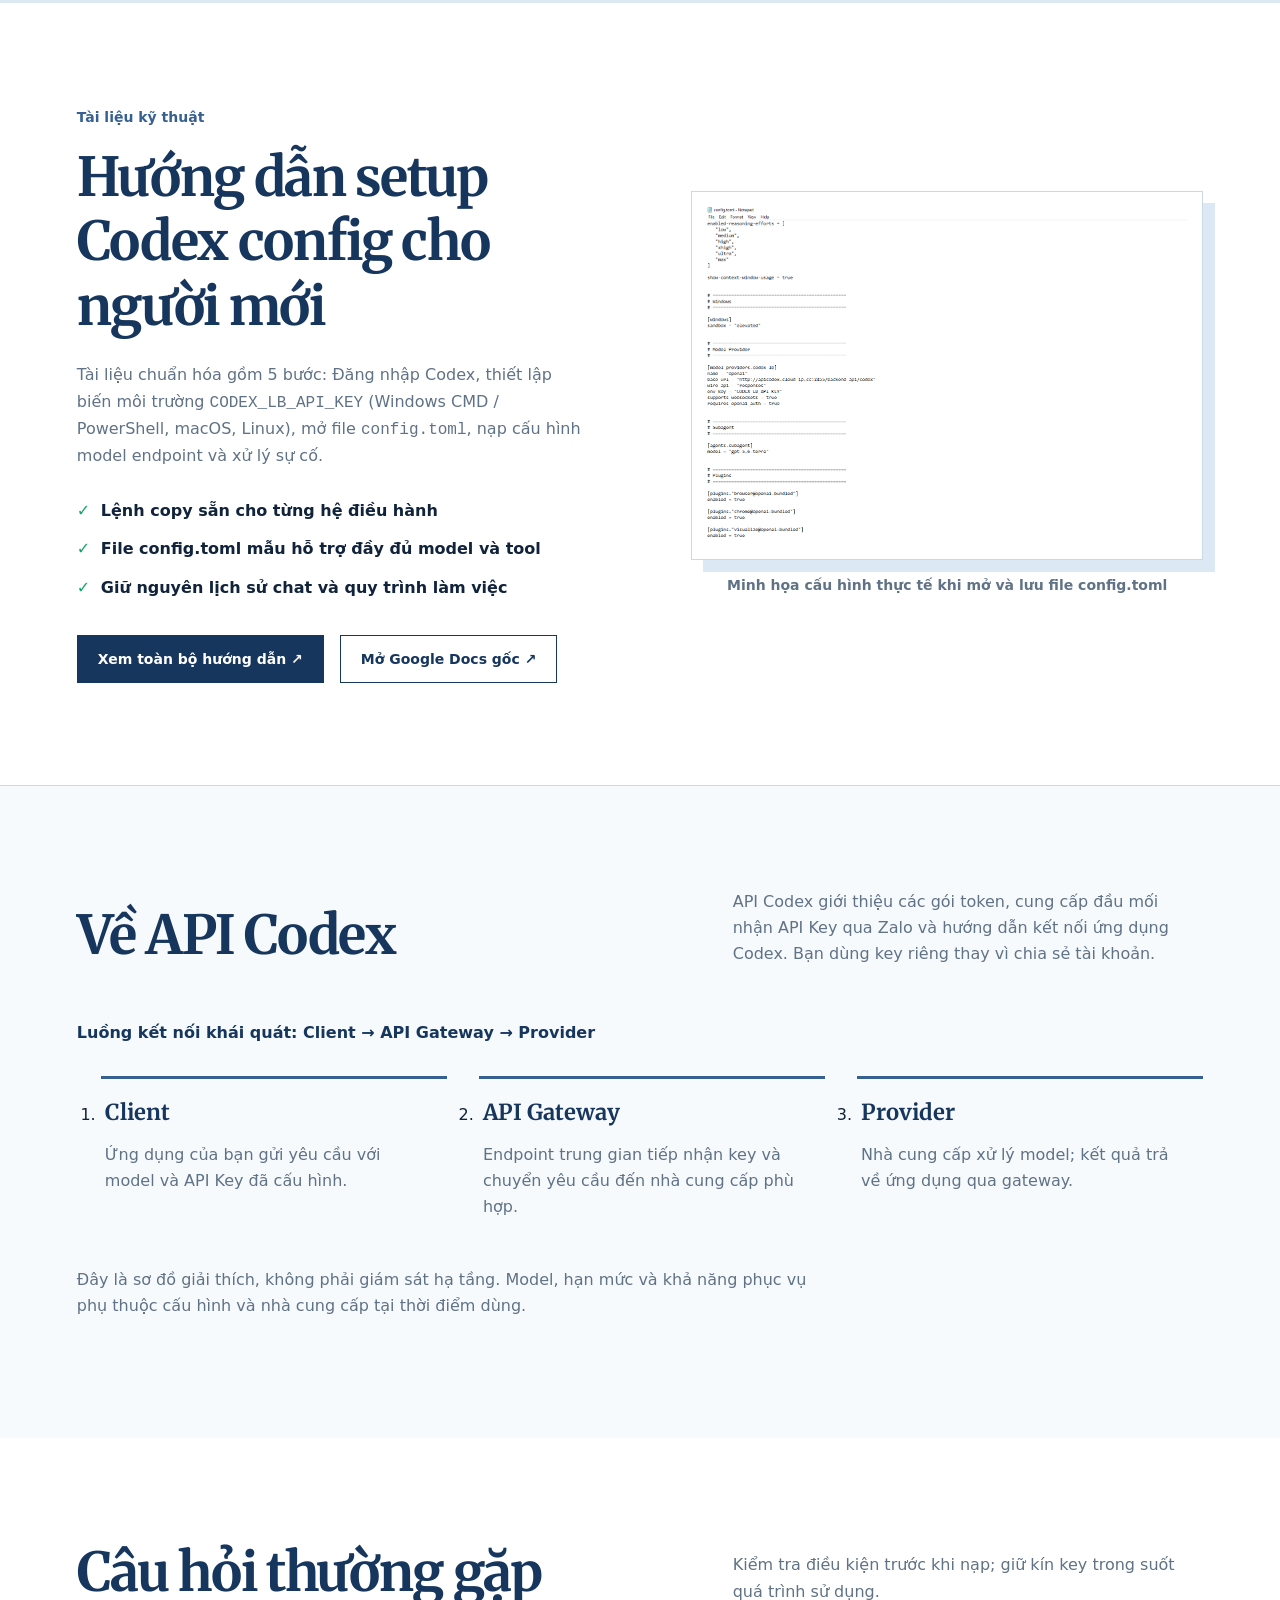
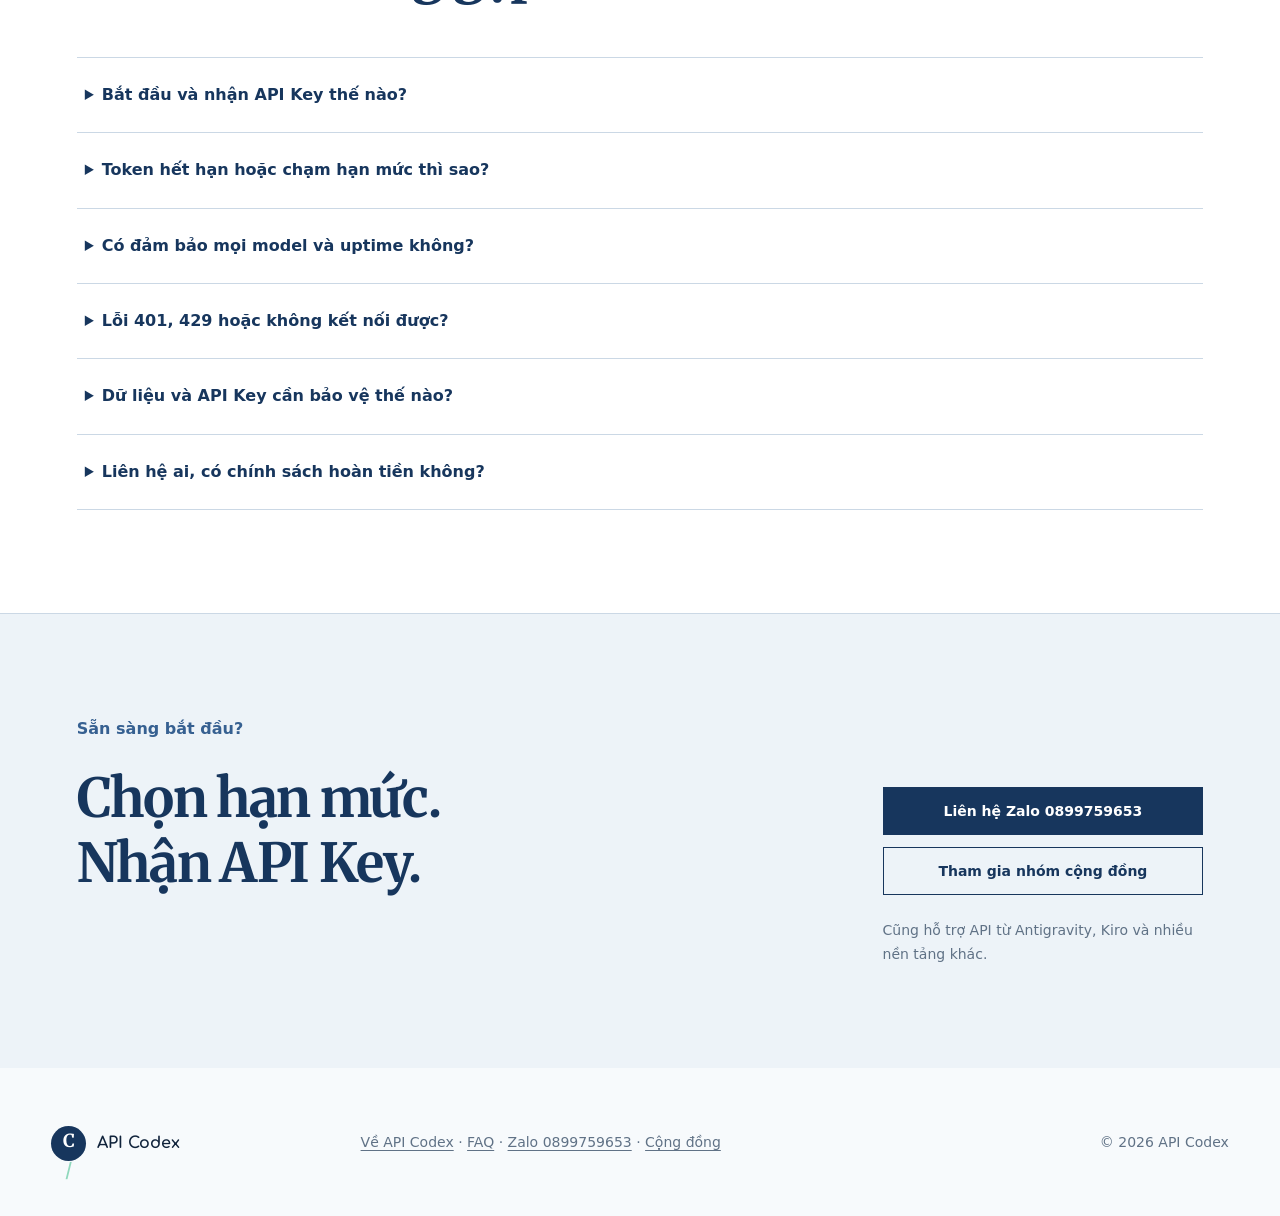
==== commit e5f06c81: "Unify readable typography and CTAs with accessible frontend upgrades" ====
--- a/index.html
+++ b/index.html
@@ -18,8 +18,8 @@
   <title>API Codex — Hiệu suất không giới hạn</title>
   <link rel="preconnect" href="https://fonts.googleapis.com">
   <link rel="preconnect" href="https://fonts.gstatic.com" crossorigin>
-  <link href="https://fonts.googleapis.com/css2?family=Comfortaa:wght@400;500;600;700&family=Merriweather:wght@700;900&display=swap" rel="stylesheet">
-  <link rel="stylesheet" href="styles.css?v=20260908b">
+  <link href="https://fonts.googleapis.com/css2?family=Comfortaa:wght@400;500;600;700&family=Merriweather:wght@700;900&display=optional" rel="stylesheet">
+  <link rel="stylesheet" href="styles.css?v=20260912-type1">
   <link rel="icon" href="data:image/svg+xml,%3Csvg xmlns='http://www.w3.org/2000/svg' viewBox='0 0 64 64'%3E%3Ccircle cx='32' cy='32' r='32' fill='%2317365d'/%3E%3Ctext x='32' y='43' text-anchor='middle' font-family='Georgia' font-size='34' font-weight='700' fill='white'%3EC%3C/text%3E%3C/svg%3E">
   <script type="application/ld+json">
   {
@@ -32,32 +32,33 @@
   </script>
 </head>
 <body>
+  <a class="skip-link" href="#top">Đến nội dung chính</a>
   <header class="site-header">
     <a class="brand" href="#top" aria-label="API Codex — về đầu trang">
       <span class="brand-mark" aria-hidden="true">C<span>/</span></span>
       <span>API Codex</span>
     </a>
-    <nav aria-label="Điều hướng chính">
+    <nav id="primary-nav" aria-label="Điều hướng chính">
       <a href="#bang-gia">Bảng giá</a>
       <a href="#dich-vu">Dịch vụ</a>
       <a href="#dashboard">Dashboard</a>
       <a href="huong-dan.html">Hướng dẫn</a>
     </nav>
-    <a class="header-action" href="https://zalo.me/0899759653" target="_blank" rel="noopener">Đăng ký qua Zalo</a>
-    <button class="menu-button" type="button" aria-label="Mở trình đơn" aria-expanded="false">
+    <a class="header-action button button-primary" href="https://zalo.me/0899759653" target="_blank" rel="noopener">Đăng ký qua Zalo</a>
+    <button class="menu-button" type="button" aria-label="Mở trình đơn" aria-expanded="false" aria-controls="primary-nav">
       <span></span><span></span>
     </button>
   </header>
 
-  <main id="top">
+  <main id="top" tabindex="-1">
     <section class="hero">
       <div class="hero-copy">
-        <p class="availability"><span></span> Hệ thống vận hành 24/7</p>
+        <p class="availability">API Key riêng · Hướng dẫn bằng tiếng Việt</p>
         <h1>Hiệu suất AI<br>không giới hạn.</h1>
         <p class="hero-lead">API Key riêng biệt, endpoint chuyên dụng và toàn bộ model OpenAI. Không còn rủi ro từ tài khoản Plus giá rẻ, không ổn định.</p>
         <div class="hero-actions">
           <a class="button button-primary" href="#bang-gia">Chọn gói token</a>
-          <a class="text-link" href="http://apicodex.cloud-ip.cc:2455/dashboard" target="_blank" rel="noopener">Mở dashboard <span aria-hidden="true">↗</span></a>
+          <a class="button button-outline" href="http://apicodex.cloud-ip.cc:2455/dashboard" target="_blank" rel="noopener">Mở dashboard <span aria-hidden="true">↗</span></a>
         </div>
         <p class="comparison">Tài khoản chính gốc <s>522.000đ</s> / API Codex từ <strong>20.000đ</strong></p>
       </div>
@@ -81,7 +82,7 @@
         <h2>Chỉ trả cho năng lực bạn cần.</h2>
         <p>Token trừ theo mức sử dụng thực tế. Mỗi gói có thời hạn một tháng kể từ ngày nạp.</p>
       </div>
-      <div class="price-table-wrap">
+      <div class="price-table-wrap" tabindex="0" role="region" aria-label="Bảng giá token, cuộn ngang để xem đủ cột">
         <table>
           <thead>
             <tr><th>Gói nạp</th><th>Tổng token</th><th>Tối đa/tuần</th><th>Tối đa/ngày</th><th>So với Plus</th></tr>
@@ -116,13 +117,14 @@
       <div class="dashboard-copy">
         <h2>Mọi token đều nhìn thấy.</h2>
         <p>Theo dõi mức sử dụng, API Key và số dư tại dashboard quản lý. Dữ liệu minh bạch theo mức dùng thực tế với biểu đồ phụ tải và số dư tài nguyên trực quan.</p>
+        <p class="security-note">Liên kết dashboard hiện dùng HTTP, không mã hóa đường truyền. Yêu cầu địa chỉ HTTPS được xác nhận trước khi nhập key hoặc dữ liệu nhạy cảm.</p>
         <dl>
           <div><dt>Guest password</dt><dd><button class="copy-value" data-copy="0899759653" type="button">0899759653 <span>Chép</span></button></dd></div>
-          <div><dt>Trạng thái</dt><dd><span class="status-dot"></span> Trực tuyến 24/7</dd></div>
+          <div><dt>Dữ liệu hiển thị</dt><dd>Ảnh minh họa, không phải trạng thái trực tiếp</dd></div>
         </dl>
         <div class="dashboard-actions">
           <a class="button button-light" href="http://apicodex.cloud-ip.cc:2455/dashboard" target="_blank" rel="noopener">Truy cập dashboard</a>
-          <a href="http://apicodex.cloud-ip.cc:2455/apis" target="_blank" rel="noopener">Tra cứu API cá nhân</a>
+          <a class="button button-outline" href="http://apicodex.cloud-ip.cc:2455/apis" target="_blank" rel="noopener">Tra cứu API cá nhân</a>
         </div>
       </div>
       <div class="dashboard-visual">
@@ -135,12 +137,12 @@
         </div>
         <div class="dash-panel active" id="view-dash-lb" role="tabpanel" aria-labelledby="tab-dash-lb">
           <a class="dash-link-preview" href="http://apicodex.cloud-ip.cc:2455/dashboard" target="_blank" rel="noopener noreferrer" title="Mở dashboard trực tiếp tại apicodex.cloud-ip.cc">
-            <img src="assets/dashboard-stats.png" alt="Giao diện dashboard quản trị và theo dõi phụ tải token CodexLB" width="1920" height="925">
-            <span class="dash-preview-badge">Mở dashboard thời gian thực ↗</span>
+            <img loading="lazy" decoding="async" src="assets/dashboard-stats.png" alt="Giao diện dashboard quản trị và theo dõi phụ tải token CodexLB" width="1920" height="925">
+            <span class="dash-preview-badge">Mở dashboard ↗</span>
           </a>
         </div>
         <div class="dash-panel" id="view-dash-app" role="tabpanel" aria-labelledby="tab-dash-app" hidden>
-          <img src="assets/document-1.png" alt="Giao diện Codex desktop app không bị tụt hạn mức khi dùng API" width="1920" height="1040">
+          <img loading="lazy" decoding="async" src="assets/document-1.png" alt="Giao diện Codex desktop app minh họa sử dụng API" width="1920" height="1040">
         </div>
       </div>
     </section>
@@ -158,16 +160,42 @@
           </ul>
           <div class="guide-actions">
             <a class="button button-primary" href="huong-dan.html">Xem toàn bộ hướng dẫn ↗</a>
-            <a class="text-link" href="https://docs.google.com/document/d/1rkvNwVLz3mEp2RrfsH9Akq5knTxJyN6_HLEKS-k7dc0" target="_blank" rel="noopener">Mở Google Docs gốc ↗</a>
+            <a class="button button-outline" href="https://docs.google.com/document/d/1rkvNwVLz3mEp2RrfsH9Akq5knTxJyN6_HLEKS-k7dc0" target="_blank" rel="noopener">Mở Google Docs gốc ↗</a>
           </div>
         </div>
         <div class="guide-teaser-visual">
           <div class="figure-frame">
-            <img src="assets/document-2.png?v=2" alt="Giao diện minh họa cấu hình config.toml thực tế sau khi lưu" width="1444" height="1017">
+            <img loading="lazy" decoding="async" src="assets/document-2.png?v=2" alt="Giao diện minh họa cấu hình config.toml thực tế sau khi lưu" width="1444" height="1017">
           </div>
           <span class="teaser-caption">Minh họa cấu hình thực tế khi mở và lưu file config.toml</span>
         </div>
       </div>
+    </section>
+
+    <section class="about section" id="gioi-thieu" aria-labelledby="about-title">
+      <div class="section-intro">
+        <h2 id="about-title">Về API Codex</h2>
+        <p>API Codex giới thiệu các gói token, cung cấp đầu mối nhận API Key qua Zalo và hướng dẫn kết nối ứng dụng Codex. Bạn dùng key riêng thay vì chia sẻ tài khoản.</p>
+      </div>
+      <figure class="architecture" aria-labelledby="architecture-title">
+        <figcaption id="architecture-title">Luồng kết nối khái quát: Client → API Gateway → Provider</figcaption>
+        <ol>
+          <li><h3>Client</h3><p>Ứng dụng của bạn gửi yêu cầu với model và API Key đã cấu hình.</p></li>
+          <li><h3>API Gateway</h3><p>Endpoint trung gian tiếp nhận key và chuyển yêu cầu đến nhà cung cấp phù hợp.</p></li>
+          <li><h3>Provider</h3><p>Nhà cung cấp xử lý model; kết quả trả về ứng dụng qua gateway.</p></li>
+        </ol>
+        <p>Đây là sơ đồ giải thích, không phải giám sát hạ tầng. Model, hạn mức và khả năng phục vụ phụ thuộc cấu hình và nhà cung cấp tại thời điểm dùng.</p>
+      </figure>
+    </section>
+
+    <section class="faq section" id="faq" aria-labelledby="faq-title">
+      <div class="section-intro"><h2 id="faq-title">Câu hỏi thường gặp</h2><p>Kiểm tra điều kiện trước khi nạp; giữ kín key trong suốt quá trình sử dụng.</p></div>
+      <details><summary>Bắt đầu và nhận API Key thế nào?</summary><p>Chọn gói trong bảng giá, liên hệ Zalo 0899759653 để xác nhận giá, hạn mức, thời hạn và cách nhận key trước khi thanh toán. Sau đó làm theo <a href="huong-dan.html">hướng dẫn cấu hình</a>.</p></details>
+      <details><summary>Token hết hạn hoặc chạm hạn mức thì sao?</summary><p>Theo bảng giá hiện tại, gói có thời hạn một tháng từ ngày nạp, kèm giới hạn ngày hoặc tuần tùy gói. Kiểm tra số dư trên dashboard và hỏi Zalo về thời điểm đặt lại hạn mức, token còn dư và điều kiện nạp tiếp.</p></details>
+      <details><summary>Có đảm bảo mọi model và uptime không?</summary><p>Trang này không đo uptime hay trạng thái trực tiếp. Ảnh dashboard chỉ minh họa. Hãy xác nhận model đang hỗ trợ và giới hạn thực tế qua Zalo trước khi chọn gói; không xem bảng so sánh token là cam kết tốc độ hay chất lượng.</p></details>
+      <details><summary>Lỗi 401, 429 hoặc không kết nối được?</summary><p>Với 401, kiểm tra key và biến môi trường, rồi mở lại ứng dụng. Với 429, kiểm tra hạn mức và chờ trước khi thử lại. Nếu không kết nối được, kiểm tra mạng và endpoint; gửi mã lỗi, thời điểm gặp lỗi qua Zalo, không gửi API Key hoặc nội dung nhạy cảm.</p></details>
+      <details><summary>Dữ liệu và API Key cần bảo vệ thế nào?</summary><p>Không đưa key vào mã frontend, kho mã hay ảnh chụp công khai. Yêu cầu đi qua gateway và provider; hãy hỏi rõ cách lưu trữ, xử lý dữ liệu trước khi gửi thông tin nhạy cảm. Nếu lộ key, ngừng dùng và liên hệ để yêu cầu đổi hoặc thu hồi.</p><p>Endpoint và dashboard hiện được niêm yết bằng HTTP, không mã hóa đường truyền. Hãy yêu cầu địa chỉ HTTPS được xác nhận trước khi truyền API Key hoặc dữ liệu nhạy cảm.</p></details>
+      <details><summary>Liên hệ ai, có chính sách hoàn tiền không?</summary><p>Tên được công bố trên website là API Codex; kênh liên hệ là <a href="https://zalo.me/0899759653" target="_blank" rel="noopener">Zalo 0899759653</a> và <a href="https://zalo.me/g/g6anmyvrd019pvgnmpe6" target="_blank" rel="noopener">nhóm cộng đồng</a>. Website chưa công bố pháp nhân, địa chỉ đăng ký hay chính sách hoàn tiền. Hãy xác nhận điều kiện giao dịch trực tiếp trước khi thanh toán.</p></details>
     </section>
 
     <section class="signup section" id="dang-ky">
@@ -185,9 +213,9 @@
       <span class="brand-mark" aria-hidden="true">C<span>/</span></span>
       <span>API Codex</span>
     </a>
-    <p>Giải pháp tối ưu cho trải nghiệm AI.</p>
+    <p><a href="#gioi-thieu">Về API Codex</a> · <a href="#faq">FAQ</a> · <a href="https://zalo.me/0899759653" target="_blank" rel="noopener">Zalo 0899759653</a> · <a href="https://zalo.me/g/g6anmyvrd019pvgnmpe6" target="_blank" rel="noopener">Cộng đồng</a></p>
     <span>© 2026 API Codex</span>
   </footer>
-  <script src="script.js?v=20260908b"></script>
+  <script src="script.js?v=20260912-type1"></script>
 </body>
 </html>
--- a/styles.css
+++ b/styles.css
@@ -10,13 +10,25 @@
   --muted: #607286;
   --code-bg: #edf3f8;
   --display: "Merriweather", Georgia, serif;
-  --body: "Comfortaa", sans-serif;
+  --brand: "Comfortaa", sans-serif;
+  --body: system-ui, -apple-system, "Segoe UI", sans-serif;
+  --text-sm: .875rem;
+  --text-base: 1rem;
+  --text-lead: 1.125rem;
+  --text-h3: 1.375rem;
+  --text-h2: clamp(2rem, 4.2vw, 3.5rem);
+  --text-h1: clamp(2.5rem, 5vw, 4.5rem);
+  --leading-body: 1.65;
+  --leading-heading: 1.2;
+  --leading-ui: 1.45;
+  --space-section: clamp(4rem, 8vw, 7rem);
+  --space-gap: 1rem;
   --mono: ui-monospace, "Cascadia Code", "Source Code Pro", Menlo, Consolas, monospace;
 }
 
 * { box-sizing: border-box; }
 html { scroll-behavior: smooth; }
-body { margin: 0; background: var(--paper); color: var(--ink); font-family: var(--body); font-size: 15px; line-height: 1.65; overflow-x: hidden; }
+body { margin: 0; background: var(--paper); color: var(--ink); font-family: var(--body); font-size: var(--text-base); line-height: var(--leading-body); overflow-wrap: anywhere; }
 a { color: inherit; text-decoration: none; }
 button, a { -webkit-tap-highlight-color: transparent; }
 button { font: inherit; }
@@ -25,179 +37,179 @@
 :focus-visible { outline: 3px solid #f4b942; outline-offset: 4px; }
 
 .site-header { height: 82px; display: grid; grid-template-columns: 1fr auto 1fr; align-items: center; max-width: 1440px; margin: auto; padding: 0 4vw; border-bottom: 1px solid var(--line); }
-.brand { display: inline-flex; align-items: center; gap: 11px; font-weight: 700; justify-self: start; }
-.brand-mark { width: 35px; height: 35px; display: grid; place-items: center; background: var(--navy); color: #fff; border-radius: 50%; font-family: var(--display); font-size: 17px; }
+.brand { font-family: var(--brand); display: inline-flex; align-items: center; gap: 11px; font-weight: 700; justify-self: start; }
+.brand-mark { width: 35px; height: 35px; display: grid; place-items: center; background: var(--navy); color: #fff; border-radius: 50%; font-family: var(--display); font-size: var(--text-lead); }
 .brand-mark span { color: #8fd8bc; }
-.site-header nav { display: flex; gap: 32px; color: var(--muted); font-size: 13px; font-weight: 600; }
+.site-header nav { display: flex; gap: 32px; color: var(--muted); font-size: var(--text-sm); font-weight: 600; }
 .site-header nav a:hover { color: var(--navy); }
 .nav-active { color: var(--navy) !important; font-weight: 700 !important; border-bottom: 2px solid var(--navy); padding-bottom: 2px; }
-.header-action { justify-self: end; color: var(--link); border-bottom: 1px solid currentColor; font-size: 13px; font-weight: 700; }
+.header-action { justify-self: end; }
 .menu-button { display: none; background: transparent; border: 0; padding: 8px; }
 .menu-button span { display: block; width: 24px; height: 2px; margin: 5px; background: var(--ink); }
 
 .hero { min-height: 660px; max-width: 1440px; margin: auto; padding: 90px 6vw 100px; display: grid; grid-template-columns: 1.05fr .95fr; align-items: center; gap: 8vw; }
-.availability { display: flex; align-items: center; gap: 10px; margin: 0 0 28px; color: var(--muted); font-size: 12px; font-weight: 700; }
+.availability { display: flex; align-items: center; gap: 10px; margin: 0 0 28px; color: var(--muted); font-size: var(--text-sm); font-weight: 700; }
 .availability span { width: 9px; height: 9px; border-radius: 50%; background: var(--mint); box-shadow: 0 0 0 5px rgba(22,163,106,.12); }
-h1, h2 { margin: 0; font-family: var(--display); line-height: 1.1; letter-spacing: -.045em; }
-h1 { max-width: 740px; font-size: clamp(48px, 6.1vw, 90px); color: var(--navy); }
-.hero-lead { max-width: 620px; margin: 32px 0; color: var(--muted); font-size: 17px; line-height: 1.8; }
-.hero-actions, .dashboard-actions { display: flex; align-items: center; flex-wrap: wrap; gap: 26px; }
-.button { display: inline-flex; min-height: 51px; align-items: center; justify-content: center; padding: 0 24px; border: 1px solid transparent; font-size: 13px; font-weight: 700; cursor: pointer; }
+h1, h2 { margin: 0; font-family: var(--display); line-height: var(--leading-heading); letter-spacing: -.025em; font-weight: 700; }
+h1 { max-width: 740px; font-size: var(--text-h1); color: var(--navy); }
+.hero-lead { max-width: 620px; margin: 32px 0; color: var(--muted); font-size: var(--text-lead); line-height: var(--leading-body); }
+.hero-actions, .dashboard-actions { display: flex; align-items: center; flex-wrap: wrap; gap: var(--space-gap); }
+.button { display: inline-flex; min-height: 48px; max-width: 100%; gap: 8px; text-align: center; line-height: var(--leading-ui); align-items: center; justify-content: center; padding: 12px 20px; border: 1px solid transparent; font-size: var(--text-sm); font-weight: 700; cursor: pointer; }
 .button-primary { background: var(--navy); color: #fff; }
 .button-primary:hover { background: var(--blue); }
-.button-small { min-height: 40px; font-size: 12px; padding: 0 16px; width: 100%; text-align: center; }
-.text-link, .dashboard-actions > a:not(.button) { color: var(--link); border-bottom: 1px solid currentColor; font-weight: 700; font-size: 13px; }
-.comparison { margin-top: 40px; color: var(--muted); font-size: 12px; }
+.button-small { min-height: 44px; font-size: var(--text-sm); padding: 10px 16px; width: 100%; text-align: center; }
+.text-link { color: var(--link); border-bottom: 1px solid currentColor; font-weight: 700; font-size: var(--text-sm); }
+.comparison { margin-top: 40px; color: var(--muted); font-size: var(--text-sm); }
 .comparison strong { color: var(--mint); }
 .hero-meter { position: relative; min-height: 420px; padding: 40px; background: var(--white); border: 1px solid var(--line); box-shadow: 22px 22px 0 #dce8f3; }
 .hero-meter::before { content: ""; position: absolute; top: -1px; right: 28px; width: 85px; height: 7px; background: var(--mint); }
-.meter-head { display: flex; justify-content: space-between; gap: 20px; color: var(--muted); font-size: 11px; font-weight: 700; }
+.meter-head { display: flex; justify-content: space-between; gap: 20px; color: var(--muted); font-size: var(--text-sm); font-weight: 700; }
 .meter-value { display: flex; align-items: flex-end; gap: 18px; margin: 54px 0 40px; }
 .meter-value strong { color: var(--navy); font-family: var(--display); font-size: clamp(90px, 10vw, 150px); line-height: .72; letter-spacing: -.08em; }
-.meter-value span { padding-bottom: 3px; color: var(--blue); font-size: 15px; font-weight: 700; line-height: 1.3; }
+.meter-value span { padding-bottom: 3px; color: var(--blue); font-size: var(--text-base); font-weight: 700; line-height: var(--leading-ui); }
 .meter-track { height: 8px; overflow: hidden; background: #e0e8ef; }
 .meter-track span { display: block; width: 72%; height: 100%; background: var(--blue); animation: meter 1s cubic-bezier(.16,1,.3,1) both; }
 .meter-data { display: grid; grid-template-columns: repeat(3, 1fr); margin-top: 36px; }
 .meter-data div { padding-left: 18px; border-left: 1px solid var(--line); }
 .meter-data span, .meter-data strong { display: block; }
-.meter-data span { margin-bottom: 6px; color: var(--muted); font-size: 10px; }
-.meter-data strong { font-size: 12px; }
-
-.section { padding: 110px max(6vw, calc((100vw - 1268px) / 2)); }
+.meter-data span { margin-bottom: 6px; color: var(--muted); font-size: var(--text-sm); }
+.meter-data strong { font-size: var(--text-sm); }
+
+.section { padding: var(--space-section) max(6vw, calc((100vw - 1268px) / 2)); }
 .section-intro { display: grid; grid-template-columns: 1fr .85fr; gap: 8vw; align-items: end; margin-bottom: 52px; }
-h2 { color: var(--navy); font-size: clamp(32px, 4.2vw, 56px); }
+h2 { color: var(--navy); font-size: var(--text-h2); }
 .section-intro p { margin: 0; color: var(--muted); }
 .pricing { background: var(--white); overflow: hidden; }
 .price-table-wrap { width: 100%; max-width: 100%; overflow-x: auto; border-top: 3px solid var(--navy); -webkit-overflow-scrolling: touch; }
 table { width: 100%; min-width: 820px; border-collapse: collapse; font-variant-numeric: tabular-nums; }
-th { padding: 21px 18px; color: var(--muted); border-bottom: 1px solid var(--line); text-align: right; font-size: 11px; font-weight: 700; }
+th { padding: 21px 18px; color: var(--muted); border-bottom: 1px solid var(--line); text-align: right; font-size: var(--text-sm); font-weight: 700; }
 th:first-child, td:first-child { text-align: left; }
 td { position: relative; padding: 22px 18px; border-bottom: 1px solid var(--line); text-align: right; font-weight: 600; }
 td:first-child { color: var(--navy); font-weight: 700; }
 td:last-child { color: var(--blue); font-family: var(--display); }
-td small { color: var(--mint); font-size: 10px; }
+td small { color: var(--mint); font-size: var(--text-sm); }
 .recommended { background: #eaf4fb; }
 .recommended td { border-color: #aecbe0; }
-.recommended td:first-child { padding-left: 130px; }
-.recommended td:first-child > span { position: absolute; left: 18px; top: 50%; translate: 0 -50%; padding: 5px 8px; background: var(--navy); color: #fff; font-size: 9px; }
-.price-footer { display: flex; justify-content: space-between; gap: 24px; margin-top: 28px; color: var(--muted); font-size: 12px; }
+.recommended td:first-child { padding-top: 48px; }
+.recommended td:first-child > span { position: absolute; left: 18px; top: 10px; padding: 3px 8px; background: var(--navy); color: #fff; font-size: var(--text-sm); }
+.price-footer { display: flex; justify-content: space-between; gap: 24px; margin-top: 28px; color: var(--muted); font-size: var(--text-sm); }
 .price-footer strong { color: var(--navy); }
 
 .service { display: grid; grid-template-columns: 1fr 1fr; gap: 10vw; background: var(--navy); color: #fff; }
 .service-statement { position: sticky; top: 70px; align-self: start; }
-.service-statement > p, .signup > div > p { margin: 0 0 22px; color: #8fd8bc; font-size: 12px; font-weight: 700; }
+.service-statement > p { margin: 0 0 22px; color: #8fd8bc; font-size: var(--text-sm); font-weight: 700; }
 .service h2 { color: #fff; }
 .service-list article { display: grid; grid-template-columns: 64px 1fr; gap: 26px; padding: 32px 0; border-bottom: 1px solid rgba(255,255,255,.22); }
 .service-list article:first-child { padding-top: 0; }
 .service-list article > span { width: 52px; height: 52px; display: grid; place-items: center; border: 1px solid #6f87a4; color: #8fd8bc; font-family: var(--display); font-weight: 700; }
-h3 { margin: 0 0 8px; font-family: var(--display); font-size: 20px; color: var(--navy); }
+h3 { margin: 0 0 8px; font-family: var(--display); font-size: var(--text-h3); color: var(--navy); }
 .service-list h3 { color: #fff; }
-.service-list p { max-width: 480px; margin: 0; color: #bdcada; font-size: 13px; }
-
-.dashboard { padding-right: 0; display: grid; grid-template-columns: minmax(370px, .68fr) 1.32fr; gap: 7vw; align-items: center; background: #dce8f3; overflow: hidden; }
+.service-list p { max-width: 480px; margin: 0; color: #bdcada; font-size: var(--text-sm); }
+
+.dashboard { display: grid; grid-template-columns: minmax(0, .85fr) minmax(0, 1.15fr); gap: 4vw; align-items: center; background: #dce8f3; }
 .dashboard-copy > p { max-width: 520px; margin: 28px 0 40px; color: var(--muted); }
 dl { margin: 0 0 38px; }
 dl > div { display: flex; justify-content: space-between; gap: 20px; padding: 17px 0; border-top: 1px solid #b6c7d7; }
-dt { color: var(--muted); font-size: 12px; }
-dd { margin: 0; font-size: 12px; font-weight: 700; }
+dt { color: var(--muted); font-size: var(--text-sm); }
+dd { margin: 0; font-size: var(--text-sm); font-weight: 700; }
 .copy-value { padding: 0; border: 0; background: transparent; color: var(--ink); cursor: pointer; }
-.copy-value span { margin-left: 8px; color: var(--link); font-size: 9px; }
+.copy-value span { margin-left: 8px; color: var(--link); font-size: var(--text-sm); }
 .status-dot { display: inline-block; width: 7px; height: 7px; margin-right: 7px; border-radius: 50%; background: var(--mint); }
-.dashboard-visual { min-width: 720px; padding: 13px 0 13px 13px; background: #fff; box-shadow: 0 28px 65px rgba(23,54,93,.2); }
-.window-bar { min-height: 42px; display: flex; align-items: center; justify-content: space-between; padding: 6px 16px; background: #edf2f7; border-bottom: 1px solid #d8e2ec; }
+.dashboard-visual { min-width: 0; padding: 13px; background: #fff; box-shadow: 0 28px 65px rgba(23,54,93,.2); }
+.window-bar { min-height: 42px; display: flex; flex-wrap: wrap; gap: 8px; align-items: center; justify-content: space-between; padding: 6px 16px; background: #edf2f7; border-bottom: 1px solid #d8e2ec; }
 .window-bar .window-dots { display: flex; gap: 6px; }
 .window-bar .window-dots span { width: 8px; height: 8px; border-radius: 50%; background: #b6c3cf; }
-.dash-tabs { display: flex; gap: 6px; }
-.dash-tab { padding: 4px 12px; background: transparent; border: 1px solid transparent; font-size: 11px; font-weight: 700; color: var(--muted); cursor: pointer; transition: all .15s; }
+.dash-tabs { display: flex; flex-wrap: wrap; gap: 6px; min-width: 0; }
+.dash-tab { padding: 4px 12px; background: transparent; border: 1px solid transparent; font-size: var(--text-sm); font-weight: 700; color: var(--muted); cursor: pointer; transition: all .15s; }
 .dash-tab:hover { color: var(--navy); }
 .dash-tab.active { background: #fff; color: var(--navy); border-color: #cbd8e5; box-shadow: 0 1px 3px rgba(16,35,59,.06); }
 .dash-panel { display: none; }
 .dash-panel.active { display: block; animation: fadeIn .2s ease; }
 .dash-link-preview { display: block; position: relative; text-decoration: none; cursor: pointer; }
-.dash-preview-badge { position: absolute; bottom: 18px; right: 18px; padding: 6px 14px; background: rgba(23,54,93,.92); color: #8fd8bc; font-size: 11px; font-weight: 700; border-radius: 2px; backdrop-filter: blur(4px); transition: all .2s; }
+.dash-preview-badge { position: absolute; bottom: 18px; right: 18px; padding: 6px 14px; background: rgba(23,54,93,.92); color: #8fd8bc; font-size: var(--text-sm); font-weight: 700; border-radius: 2px; backdrop-filter: blur(4px); transition: all .2s; }
 .dash-link-preview:hover .dash-preview-badge { background: var(--navy); color: #fff; }
 
 /* Guide Teaser on Homepage */
 .guide-teaser { background: var(--white); }
 .guide-teaser-grid { display: grid; grid-template-columns: 1fr 1fr; gap: 8vw; align-items: center; }
-.guide-teaser-copy > p:not(.section-tag) { margin: 24px 0 28px; color: var(--muted); font-size: 16px; line-height: 1.8; }
+.guide-teaser-copy > p:not(.section-tag) { margin: 24px 0 28px; color: var(--muted); font-size: var(--text-base); line-height: var(--leading-body); }
 .guide-features { list-style: none; padding: 0; margin: 0 0 34px; display: flex; flex-direction: column; gap: 12px; }
-.guide-features li { position: relative; padding-left: 24px; color: var(--ink); font-size: 14px; font-weight: 600; }
-.guide-features li::before { content: "✓"; position: absolute; left: 0; color: var(--mint); font-weight: 900; }
-.guide-actions { display: flex; align-items: center; gap: 24px; flex-wrap: wrap; }
-.teaser-caption { display: block; margin-top: 14px; color: var(--muted); font-size: 12px; font-weight: 600; text-align: center; }
+.guide-features li { position: relative; padding-left: 24px; color: var(--ink); font-size: var(--text-base); font-weight: 600; }
+.guide-features li::before { content: "✓"; position: absolute; left: 0; color: var(--mint); font-weight: 700; }
+.guide-actions { display: flex; align-items: center; gap: var(--space-gap); flex-wrap: wrap; }
+.teaser-caption { display: block; margin-top: 14px; color: var(--muted); font-size: var(--text-sm); font-weight: 600; text-align: center; }
 
 /* Dedicated Doc Page (/huong-dan.html) */
 .doc-page { background: var(--paper); }
 .doc-hero { padding: 64px max(6vw, calc((100vw - 1268px) / 2)) 44px; background: var(--white); border-bottom: 1px solid var(--line); }
 .doc-hero-inner { max-width: 960px; }
-.back-link { display: inline-flex; align-items: center; gap: 8px; margin-bottom: 24px; color: var(--link); font-size: 13px; font-weight: 700; }
-.doc-hero h1 { font-size: clamp(34px, 4.5vw, 60px); color: var(--navy); margin-bottom: 18px; }
-.doc-lead { max-width: 820px; margin: 0 0 26px; color: var(--muted); font-size: 16px; line-height: 1.8; }
+.back-link { display: inline-flex; align-items: center; gap: 8px; margin-bottom: 24px; color: var(--link); font-size: var(--text-sm); font-weight: 700; }
+.doc-hero h1 { font-size: var(--text-h1); color: var(--navy); margin-bottom: 18px; }
+.doc-lead { max-width: 820px; margin: 0 0 26px; color: var(--muted); font-size: var(--text-base); line-height: var(--leading-body); }
 .doc-lead code { background: #edf3f8; padding: 2px 6px; color: var(--navy); }
-.doc-meta { display: flex; flex-wrap: wrap; align-items: center; gap: 24px; color: var(--muted); font-size: 12px; border-top: 1px solid var(--line); padding-top: 18px; }
+.doc-meta { display: flex; flex-wrap: wrap; align-items: center; gap: 24px; color: var(--muted); font-size: var(--text-sm); border-top: 1px solid var(--line); padding-top: 18px; }
 .doc-meta strong { color: var(--navy); }
 
-.doc-wrapper { display: grid; grid-template-columns: 270px 1fr; gap: 60px; max-width: 1440px; margin: auto; padding: 60px 4vw 100px; min-width: 0; }
+.doc-wrapper { display: grid; grid-template-columns: 270px minmax(0, 1fr); gap: 40px; max-width: 1440px; margin: auto; padding: 60px 4vw 100px; min-width: 0; }
 .doc-sidebar { position: relative; }
 .sidebar-sticky { position: sticky; top: 30px; display: flex; flex-direction: column; gap: 20px; padding: 24px; background: var(--white); border: 1px solid var(--line); }
-.sidebar-title { margin: 0; font-family: var(--display); font-size: 14px; font-weight: 700; color: var(--navy); }
+.sidebar-title { margin: 0; font-family: var(--display); font-size: var(--text-base); font-weight: 700; color: var(--navy); }
 .sidebar-nav { list-style: none; padding: 0; margin: 0; display: flex; flex-direction: column; gap: 6px; }
-.sidebar-nav a { display: block; padding: 6px 10px; font-size: 12px; font-weight: 600; color: var(--muted); border-left: 2px solid transparent; transition: all .15s; }
+.sidebar-nav a { display: block; padding: 6px 10px; font-size: var(--text-sm); font-weight: 600; color: var(--muted); border-left: 2px solid transparent; transition: all .15s; }
 .sidebar-nav a:hover { color: var(--navy); border-left-color: var(--blue); background: var(--paper); }
 .sidebar-support { border-top: 1px solid var(--line); padding-top: 16px; }
-.sidebar-support p { margin: 0 0 10px; font-size: 12px; color: var(--muted); font-weight: 600; }
+.sidebar-support p { margin: 0 0 10px; font-size: var(--text-sm); color: var(--muted); font-weight: 600; }
 
 .doc-content { min-width: 0; }
-.section-tag { margin: 0 0 16px; color: var(--blue); font-size: 12px; font-weight: 700; }
+.section-tag { margin: 0 0 16px; color: var(--blue); font-size: var(--text-sm); font-weight: 700; }
 
 .setup-notice { margin-bottom: 50px; padding: 26px 30px; background: #fdf6ec; border: 1px solid #faecd8; border-left: 5px solid #d97706; }
-.notice-badge { margin-bottom: 12px; font-family: var(--display); font-size: 15px; font-weight: 700; color: #92400e; }
-.setup-notice ul { margin: 0; padding-left: 20px; color: #78350f; font-size: 14px; line-height: 1.8; }
+.notice-badge { margin-bottom: 12px; font-family: var(--display); font-size: var(--text-base); font-weight: 700; color: #92400e; }
+.setup-notice ul { margin: 0; padding-left: 20px; color: #78350f; font-size: var(--text-base); line-height: var(--leading-body); }
 .setup-notice li + li { margin-top: 8px; }
 
 .step-list { display: flex; flex-direction: column; gap: 40px; margin-bottom: 60px; min-width: 0; }
-.step-card { display: grid; grid-template-columns: 80px 1fr; gap: 36px; padding: 36px 40px; background: var(--white); border: 1px solid var(--line); min-width: 0; }
-.step-num { font-family: var(--display); font-size: 38px; font-weight: 900; color: var(--blue); line-height: 1; }
+.step-card { display: grid; grid-template-columns: 48px minmax(0, 1fr); gap: 24px; padding: 32px; background: var(--white); border: 1px solid var(--line); min-width: 0; }
+.step-num { font-family: var(--display); font-size: 2rem; font-weight: 700; color: var(--blue); line-height: 1; }
 .step-content { min-width: 0; }
-.step-content > h3 { margin: 0 0 12px; font-size: 22px; }
-.step-content > p { margin: 0 0 20px; color: var(--muted); line-height: 1.7; }
+.step-content > h3 { margin: 0 0 12px; font-size: var(--text-h3); }
+.step-content > p { margin: 0 0 20px; color: var(--muted); line-height: var(--leading-body); }
 .step-content > p code { background: #edf3f8; padding: 2px 6px; color: var(--navy); }
-.step-warning { margin-top: 16px; padding: 14px 18px; background: #fee2e2; border-left: 4px solid #dc2626; color: #991b1b; font-size: 13px; line-height: 1.6; }
+.step-warning { margin-top: 16px; padding: 14px 18px; background: #fee2e2; border-left: 4px solid #dc2626; color: #991b1b; font-size: var(--text-sm); line-height: var(--leading-body); }
 
 .os-tabs { display: flex; flex-wrap: wrap; gap: 8px; margin: 20px 0 24px; border-bottom: 1px solid var(--line); padding-bottom: 12px; }
-.os-tab { padding: 8px 18px; background: transparent; border: 1px solid var(--line); color: var(--muted); font-size: 12px; font-weight: 700; cursor: pointer; transition: all .15s; }
+.os-tab { padding: 8px 18px; background: transparent; border: 1px solid var(--line); color: var(--muted); font-size: var(--text-sm); font-weight: 700; cursor: pointer; transition: all .15s; }
 .os-tab:hover { color: var(--navy); border-color: var(--navy); }
 .os-tab.active { background: var(--navy); color: #fff; border-color: var(--navy); }
 
 .os-panel { animation: fadeIn .2s ease; min-width: 0; }
-.os-panel p { margin: 16px 0 8px; font-size: 14px; color: var(--ink); }
+.os-panel p { margin: 16px 0 8px; font-size: var(--text-base); color: var(--ink); }
 .os-panel p:first-child { margin-top: 0; }
 .sub-lead { margin-top: 14px !important; font-weight: 700; color: var(--navy) !important; }
-.mini-lead { margin: 10px 0 4px !important; font-size: 12px !important; color: var(--muted) !important; }
-.feedback-hint { margin-top: 12px !important; color: var(--mint) !important; font-size: 13px !important; font-weight: 600; }
+.mini-lead { margin: 10px 0 4px !important; font-size: var(--text-sm) !important; color: var(--muted) !important; }
+.feedback-hint { margin-top: 12px !important; color: var(--mint) !important; font-size: var(--text-sm) !important; font-weight: 600; }
 
 .code-line { position: relative; display: flex; align-items: stretch; justify-content: space-between; background: var(--code-bg); border: 1px solid var(--line); margin: 8px 0 14px; min-width: 0; max-width: 100%; }
-.code-line code { flex: 1; min-width: 0; padding: 12px 16px; font-size: 13px; color: var(--navy); overflow-x: auto; white-space: pre; line-height: 1.5; }
+.code-line code { flex: 1; min-width: 0; padding: 12px 16px; font-size: var(--text-sm); color: var(--navy); overflow-x: auto; white-space: pre; line-height: var(--leading-body); }
 .code-multi code { white-space: pre; display: block; }
-.copy-snippet { padding: 0 16px; background: #e0e8ef; border: 0; border-left: 1px solid var(--line); color: var(--navy); font-size: 11px; font-weight: 700; cursor: pointer; flex-shrink: 0; }
+.copy-snippet { padding: 0 16px; background: #e0e8ef; border: 0; border-left: 1px solid var(--line); color: var(--navy); font-size: var(--text-sm); font-weight: 700; cursor: pointer; flex-shrink: 0; }
 .copy-snippet:hover { background: #d0dde8; }
 
-.substeps-columns { display: grid; grid-template-columns: repeat(3, 1fr); gap: 24px; margin-top: 20px; min-width: 0; }
+.substeps-columns { display: grid; grid-template-columns: repeat(auto-fit, minmax(min(100%, 240px), 1fr)); gap: 24px; margin-top: 20px; min-width: 0; }
 .substep-box { padding: 22px; background: var(--paper); border: 1px solid var(--line); min-width: 0; }
-.substep-box h4 { margin: 0 0 10px; font-family: var(--display); font-size: 16px; color: var(--navy); }
-.substep-box p { margin: 0 0 12px; font-size: 13px; color: var(--muted); line-height: 1.6; }
-.substep-box code { background: #e2ecf5; padding: 2px 4px; font-size: 12px; }
-
-.config-layout { display: grid; grid-template-columns: 1.15fr .85fr; gap: 32px; align-items: start; margin-top: 24px; min-width: 0; }
+.substep-box h4 { margin: 0 0 10px; font-family: var(--display); font-size: var(--text-base); color: var(--navy); }
+.substep-box p { margin: 0 0 12px; font-size: var(--text-sm); color: var(--muted); line-height: var(--leading-body); }
+.substep-box code { background: #e2ecf5; padding: 2px 4px; font-size: var(--text-sm); }
+
+.config-layout { display: grid; grid-template-columns: 1fr; gap: 32px; align-items: start; margin-top: 24px; min-width: 0; }
 .toml-viewer { background: #0f1c2e; border: 1px solid #233b58; box-shadow: 0 16px 36px rgba(15,28,46,.16); min-width: 0; width: 100%; max-width: 100%; overflow: hidden; }
 .toml-header { min-height: 42px; display: flex; align-items: center; justify-content: space-between; padding: 6px 14px; background: #172a44; border-bottom: 1px solid #233b58; gap: 8px; flex-wrap: wrap; }
 .window-dots { display: flex; gap: 6px; flex-shrink: 0; }
 .window-dots span { width: 9px; height: 9px; border-radius: 50%; background: #446182; }
-.toml-header strong { color: #d0dde8; font-family: var(--mono); font-size: 12px; font-weight: 600; }
-.button-copy-all { padding: 5px 10px; background: #244166; border: 0; color: #8fd8bc; font-size: 11px; font-weight: 700; cursor: pointer; }
+.toml-header strong { color: #d0dde8; font-family: var(--mono); font-size: var(--text-sm); font-weight: 600; }
+.button-copy-all { padding: 5px 10px; background: #244166; border: 0; color: #8fd8bc; font-size: var(--text-sm); font-weight: 700; cursor: pointer; }
 .button-copy-all:hover { background: #2f5482; color: #fff; }
-.toml-code { margin: 0; padding: 20px 18px; max-height: 640px; width: 100%; max-width: 100%; overflow-x: auto; overflow-y: auto; color: #e2e8f0; font-size: 12px; line-height: 1.65; white-space: pre; min-width: 0; -webkit-overflow-scrolling: touch; }
+.toml-code { margin: 0; padding: 20px 18px; max-height: 640px; width: 100%; max-width: 100%; overflow-x: auto; overflow-y: auto; color: #e2e8f0; font-size: var(--text-sm); line-height: var(--leading-body); white-space: pre; min-width: 0; -webkit-overflow-scrolling: touch; }
 .tok-comment { color: #6e8fae; }
 .tok-key { color: #93c5fd; }
 .tok-str { color: #86efac; }
@@ -206,56 +218,112 @@
 
 .toml-figure { margin: 0; min-width: 0; }
 .figure-frame { padding: 14px; background: var(--white); border: 1px solid var(--line); box-shadow: 12px 12px 0 #dce8f3; }
-.toml-figure figcaption { margin-top: 14px; color: var(--muted); font-size: 12px; font-weight: 600; text-align: center; }
+.toml-figure figcaption { margin-top: 14px; color: var(--muted); font-size: var(--text-sm); font-weight: 600; text-align: center; }
 
 .step-checklist { list-style: none; margin: 0; padding: 0; display: flex; flex-direction: column; gap: 14px; }
-.step-checklist li { display: flex; align-items: center; gap: 14px; font-weight: 600; font-size: 14px; color: var(--ink); }
-.check-num { width: 28px; height: 28px; display: grid; place-items: center; background: var(--navy); color: #fff; border-radius: 50%; font-family: var(--display); font-size: 12px; font-weight: 700; flex-shrink: 0; }
+.step-checklist li { display: flex; align-items: center; gap: 14px; font-weight: 600; font-size: var(--text-base); color: var(--ink); }
+.check-num { width: 28px; height: 28px; display: grid; place-items: center; background: var(--navy); color: #fff; border-radius: 50%; font-family: var(--display); font-size: var(--text-sm); font-weight: 700; flex-shrink: 0; }
 
 .troubleshooting-card { padding: 34px 40px; background: #eaf4fb; border: 1px solid #aecbe0; }
 .trouble-head { display: flex; align-items: center; gap: 14px; margin-bottom: 20px; }
-.trouble-badge { padding: 4px 10px; background: var(--navy); color: #fff; font-size: 11px; font-weight: 700; }
-.trouble-head h3 { margin: 0; font-size: 20px; }
-.trouble-body h4 { margin: 0 0 16px; font-family: var(--display); font-size: 16px; color: #b91c1c; }
+.trouble-badge { padding: 4px 10px; background: var(--navy); color: #fff; font-size: var(--text-sm); font-weight: 700; }
+.trouble-head h3 { margin: 0; font-size: var(--text-h3); }
+.trouble-body h4 { margin: 0 0 16px; font-family: var(--display); font-size: var(--text-base); color: #b91c1c; }
 .trouble-grid { display: grid; grid-template-columns: 1fr 1fr; gap: 28px; }
 .trouble-item { padding: 18px 22px; background: var(--white); border: 1px solid #cadbe8; }
-.trouble-item strong { display: block; margin-bottom: 8px; color: var(--navy); font-size: 13px; }
-.trouble-item p { margin: 0; font-size: 13px; color: var(--muted); line-height: 1.6; }
-.trouble-item code { padding: 2px 6px; background: #edf3f8; color: var(--navy); font-size: 12px; }
+.trouble-item strong { display: block; margin-bottom: 8px; color: var(--navy); font-size: var(--text-sm); }
+.trouble-item p { margin: 0; font-size: var(--text-sm); color: var(--muted); line-height: var(--leading-body); }
+.trouble-item code { padding: 2px 6px; background: #edf3f8; color: var(--navy); font-size: var(--text-sm); }
 
 .doc-cta { margin-top: 60px; padding: 36px 40px; background: var(--white); border: 1px solid var(--line); display: flex; align-items: center; justify-content: space-between; gap: 30px; flex-wrap: wrap; }
-.doc-cta h3 { margin: 6px 0 8px; font-size: 20px; }
-.doc-cta p { margin: 0; color: var(--muted); font-size: 13px; }
+.doc-cta h3 { margin: 6px 0 8px; font-size: var(--text-h3); }
+.doc-cta p { margin: 0; color: var(--muted); font-size: var(--text-sm); }
 .doc-cta-buttons { display: flex; gap: 14px; flex-wrap: wrap; }
 
 /* 404 Error Page */
 .error-page { background: var(--paper); }
 .error-main { min-height: calc(100vh - 82px - 150px); display: flex; align-items: center; justify-content: center; padding: 80px 4vw; }
 .error-container { max-width: 680px; width: 100%; text-align: left; padding: 48px 52px; background: var(--white); border: 1px solid var(--line); box-shadow: 16px 16px 0 #dce8f3; }
-.error-badge { display: inline-block; padding: 4px 10px; background: #fee2e2; border-left: 3px solid #dc2626; color: #991b1b; font-size: 11px; font-weight: 700; margin-bottom: 20px; }
-.error-container h1 { font-size: clamp(34px, 4.5vw, 54px); color: var(--navy); margin-bottom: 20px; }
-.error-lead { color: var(--muted); font-size: 16px; line-height: 1.8; margin-bottom: 32px; }
+.error-badge { display: inline-block; padding: 4px 10px; background: #fee2e2; border-left: 3px solid #dc2626; color: #991b1b; font-size: var(--text-sm); font-weight: 700; margin-bottom: 20px; }
+.error-container h1 { font-size: var(--text-h1); color: var(--navy); margin-bottom: 20px; }
+.error-lead { color: var(--muted); font-size: var(--text-base); line-height: var(--leading-body); margin-bottom: 32px; }
 .error-actions { display: flex; flex-wrap: wrap; gap: 16px; margin-bottom: 40px; }
 .error-quicklinks { border-top: 1px solid var(--line); padding-top: 24px; }
-.error-quicklinks p { margin: 0 0 10px; font-size: 12px; font-weight: 700; color: var(--navy); }
+.error-quicklinks p { margin: 0 0 10px; font-size: var(--text-sm); font-weight: 700; color: var(--navy); }
 .error-quicklinks ul { list-style: none; padding: 0; margin: 0; display: flex; flex-direction: column; gap: 8px; }
-.error-quicklinks a { color: var(--link); font-size: 13px; font-weight: 600; }
-.error-quicklinks a:hover { text-decoration: underline; }
+.error-quicklinks a:not(.button) { color: var(--link); font-size: var(--text-sm); font-weight: 600; }
+.error-quicklinks a:not(.button):hover { text-decoration: underline; }
 
 .button-outline { border-color: var(--navy); color: var(--navy); }
 .button-outline:hover { background: var(--navy); color: #fff; }
 .button-light { background: #fff; color: var(--navy); }
 
-.signup { position: relative; display: grid; grid-template-columns: 1fr auto; gap: 50px; align-items: end; background: #edf3f8; border-top: 1px solid var(--line); }
+.signup { position: relative; display: grid; grid-template-columns: 1fr auto; gap: 24px 48px; align-items: end; background: #edf3f8; border-top: 1px solid var(--line); }
 .signup-actions { display: flex; flex-direction: column; gap: 12px; min-width: 300px; }
-.platform-note { position: absolute; right: max(6vw, calc((100vw - 1268px) / 2)); bottom: 68px; max-width: 300px; margin: 0; color: var(--muted); font-size: 10px; text-align: center; }
-footer { min-height: 150px; display: grid; grid-template-columns: 1fr auto 1fr; align-items: center; gap: 30px; max-width: 1440px; margin: auto; padding: 30px 4vw; color: var(--muted); font-size: 11px; }
-footer .brand { color: var(--ink); font-size: 14px; }
+.platform-note { grid-column: 2; max-width: 36ch; margin: 0; color: var(--muted); font-size: var(--text-sm); text-align: left; }
+footer { min-height: 150px; display: grid; grid-template-columns: 1fr auto 1fr; align-items: center; gap: 30px; max-width: 1440px; margin: auto; padding: 30px 4vw; color: var(--muted); font-size: var(--text-sm); }
+footer .brand { color: var(--ink); font-size: var(--text-base); }
 footer > span { justify-self: end; }
+
+.skip-link { position: fixed; top: 8px; left: 8px; z-index: 30; padding: 12px 18px; background: var(--navy); color: white; transform: translateY(-160%); }
+.skip-link:focus { transform: none; }
+[hidden] { display: none !important; }
+.button, button, summary, footer a { transition: background-color .18s ease, color .18s ease, border-color .18s ease; }
+.menu-button, .dash-tab, .os-tab, .copy-value, .copy-snippet, .button-copy-all { min-height: 44px; }
+.menu-button { cursor: pointer; }
+.dashboard-copy, .hero-copy, .guide-teaser-copy, .guide-teaser-visual { min-width: 0; }
+.dashboard-copy .security-note { margin: 20px 0; font-size: var(--text-sm); color: var(--ink); }
+.dash-panel { position: relative; aspect-ratio: 1920 / 1040; background: var(--paper); }
+.dash-panel img { width: 100%; height: 100%; object-fit: contain; }
+.dash-link-preview { height: 100%; }
+.dash-preview-badge { bottom: 8px; right: 8px; max-width: calc(100% - 16px); }
+.figure-frame { position: relative; }
+.figure-frame img { width: 100%; }
+.image-status { position: absolute; inset: 0; display: grid; place-items: center; padding: 20px; background: var(--code-bg); color: var(--ink); font-size: var(--text-sm); text-align: center; pointer-events: none; }
+.copy-toast { position: fixed; z-index: 40; bottom: max(20px, env(safe-area-inset-bottom)); left: 50%; transform: translate(-50%, 8px); width: max-content; max-width: calc(100% - 32px); padding: 14px 20px; background: var(--navy); color: white; box-shadow: 0 8px 24px rgba(16,35,59,.2); opacity: 0; pointer-events: none; transition: opacity .18s ease, transform .18s ease; font-size: var(--text-sm); }
+.copy-toast.visible { opacity: 1; transform: translate(-50%, 0); }
+.about { border-top: 1px solid var(--line); }
+.architecture { margin: 0; }
+.architecture figcaption { font-weight: 700; color: var(--navy); }
+.architecture ol { display: grid; grid-template-columns: repeat(3, minmax(0, 1fr)); gap: 32px; padding-left: 24px; margin: 30px 0; }
+.architecture li { padding: 20px 12px 0 4px; border-top: 3px solid var(--blue); }
+.architecture p { color: var(--muted); max-width: 75ch; font-size: var(--text-base); }
+.faq { background: var(--white); }
+.faq details { border-top: 1px solid var(--line); padding: 4px 0; }
+.faq details:last-child { border-bottom: 1px solid var(--line); }
+.faq summary { cursor: pointer; padding: 20px 8px; color: var(--navy); font-weight: 700; }
+.faq summary:hover, .faq details[open] summary { background: var(--paper); }
+.faq details p { max-width: 75ch; margin: 12px 8px 24px; color: var(--muted); }
+.faq a, footer a:not(.brand) { text-decoration: underline; text-underline-offset: 3px; }
+.trouble-head { flex-wrap: wrap; }
+footer { grid-template-columns: 1fr minmax(0, 2fr) 1fr; }
+footer p { max-width: 65ch; }
+@media (max-width: 600px) {
+  .architecture ol { grid-template-columns: 1fr; gap: 12px; }
+  .architecture li { padding-top: 16px; }
+  .dash-tabs { flex-direction: column; }
+  .dash-tab { text-align: left; }
+  .dash-preview-badge { position: static; display: block; border-radius: 0; }
+  .dash-link-preview { display: flex; flex-direction: column; }
+  .dash-link-preview img { min-height: 0; flex: 1; }
+  .error-main { padding: 48px 20px; }
+  footer { grid-template-columns: 1fr; }
+}
+
+.signup > div > p { margin: 0 0 24px; color: var(--blue); font-weight: 700; }
+h3, h4 { line-height: var(--leading-heading); }
+p, .setup-notice ul { max-width: 75ch; }
+button, .site-header nav, .sidebar-nav, .meter-data, th { line-height: var(--leading-ui); }
+.service-list p, .substep-box p, .trouble-item p, .doc-cta p { font-size: var(--text-base); }
+.hero-lead, .doc-lead, .error-lead { font-size: var(--text-lead); }
+.site-header nav a { display: inline-flex; align-items: center; min-height: 44px; }
 
 @keyframes meter { from { width: 0; } }
 @keyframes fadeIn { from { opacity: 0; transform: translateY(4px); } to { opacity: 1; transform: translateY(0); } }
-@media (prefers-reduced-motion: reduce) { html { scroll-behavior: auto; } .meter-track span, .os-panel { animation: none; } }
+@media (prefers-reduced-motion: reduce) {
+  html { scroll-behavior: auto; }
+  *, *::before, *::after { animation: none !important; transition: none !important; }
+}
 
 @media (max-width: 992px) {
   .site-header { grid-template-columns: 1fr auto; }
@@ -267,9 +335,7 @@
   .hero-meter { max-width: 620px; width: 100%; }
   .section-intro, .service { grid-template-columns: 1fr; }
   .service-statement { position: static; }
-  .dashboard { grid-template-columns: 1fr; padding-right: 0; }
-  .dashboard-copy { padding-right: 6vw; }
-  .dashboard-visual { min-width: 900px; }
+  .dashboard { grid-template-columns: 1fr; }
   .guide-teaser-grid { grid-template-columns: 1fr; }
   .doc-wrapper { grid-template-columns: 1fr; gap: 40px; }
   .doc-sidebar { display: none; }
@@ -278,44 +344,44 @@
   .trouble-grid { grid-template-columns: 1fr; }
   .signup { grid-template-columns: 1fr; align-items: start; }
   .signup-actions { max-width: 390px; }
-  .platform-note { position: static; text-align: left; }
+  .platform-note { grid-column: 1; }
 }
 
 @media (max-width: 600px) {
-  body { font-size: 14px; }
+  body { font-size: var(--text-base); }
   .site-header { height: 68px; }
   .site-header.menu-open nav { top: 67px; }
   .hero { min-height: 0; padding: 54px 20px 75px; gap: 60px; }
-  h1 { font-size: clamp(40px, 12.5vw, 56px); }
-  .hero-lead { font-size: 15px; }
-  .hero-actions { align-items: flex-start; flex-direction: column; }
-  .comparison { line-height: 1.7; }
+  h1 { font-size: var(--text-h1); }
+  .hero-actions, .dashboard-actions, .guide-actions, .doc-cta-buttons { align-items: stretch; flex-direction: column; width: 100%; gap: var(--space-gap); }
+  .hero-lead { font-size: var(--text-lead); }
+  .comparison { line-height: var(--leading-body); }
   .hero-meter { min-height: 340px; padding: 28px 22px; box-shadow: 10px 10px 0 #dce8f3; }
   .meter-head span:last-child { text-align: right; }
   .meter-value { margin: 47px 0 34px; }
   .meter-value strong { font-size: 86px; }
   .meter-data div { padding-left: 9px; }
-  .meter-data strong { font-size: 10px; }
-  .section { padding: 78px 20px; }
+  .meter-data strong { font-size: var(--text-sm); }
+  .section { padding: var(--space-section) 20px; }
   .section-intro { gap: 24px; margin-bottom: 38px; }
   .price-table-wrap { max-width: 100%; overflow-x: auto; margin-right: 0; }
   table { min-width: 680px; }
   th, td { padding-left: 12px; padding-right: 12px; }
-  .recommended td:first-child { padding-left: 100px; }
+  .recommended td:first-child > span { left: 12px; }
   .price-footer { flex-direction: column; }
   .service { gap: 55px; }
   .service-list article { grid-template-columns: 48px 1fr; gap: 18px; }
   .service-list article > span { width: 44px; height: 44px; }
-  .dashboard { padding-right: 0; }
-  .dashboard-copy { padding-right: 20px; }
-  .dashboard-visual { min-width: 0; width: 100%; padding: 8px 0 8px 8px; }
+  .dashboard-visual { width: 100%; padding: 8px; }
   .window-bar { flex-wrap: wrap; gap: 8px; padding: 8px 10px; height: auto; }
   .dash-tabs { width: 100%; justify-content: flex-start; }
-  .dash-tab { padding: 4px 8px; font-size: 10px; }
+  .dash-tab { padding: 4px 8px; font-size: var(--text-sm); }
   .doc-hero { padding: 40px 20px 30px; }
   .doc-wrapper { padding: 30px 20px 60px; }
   .step-card { grid-template-columns: 1fr; padding: 24px 20px; gap: 16px; }
-  .step-num { font-size: 28px; }
+  dl > div { align-items: start; flex-direction: column; gap: 8px; }
+  .meter-data { gap: 8px; }
+  .step-num { font-size: 1.75rem; }
   .code-line { flex-direction: column; }
   .copy-snippet { padding: 8px 14px; border-left: 0; border-top: 1px solid var(--line); text-align: center; }
   .troubleshooting-card { padding: 24px 20px; }
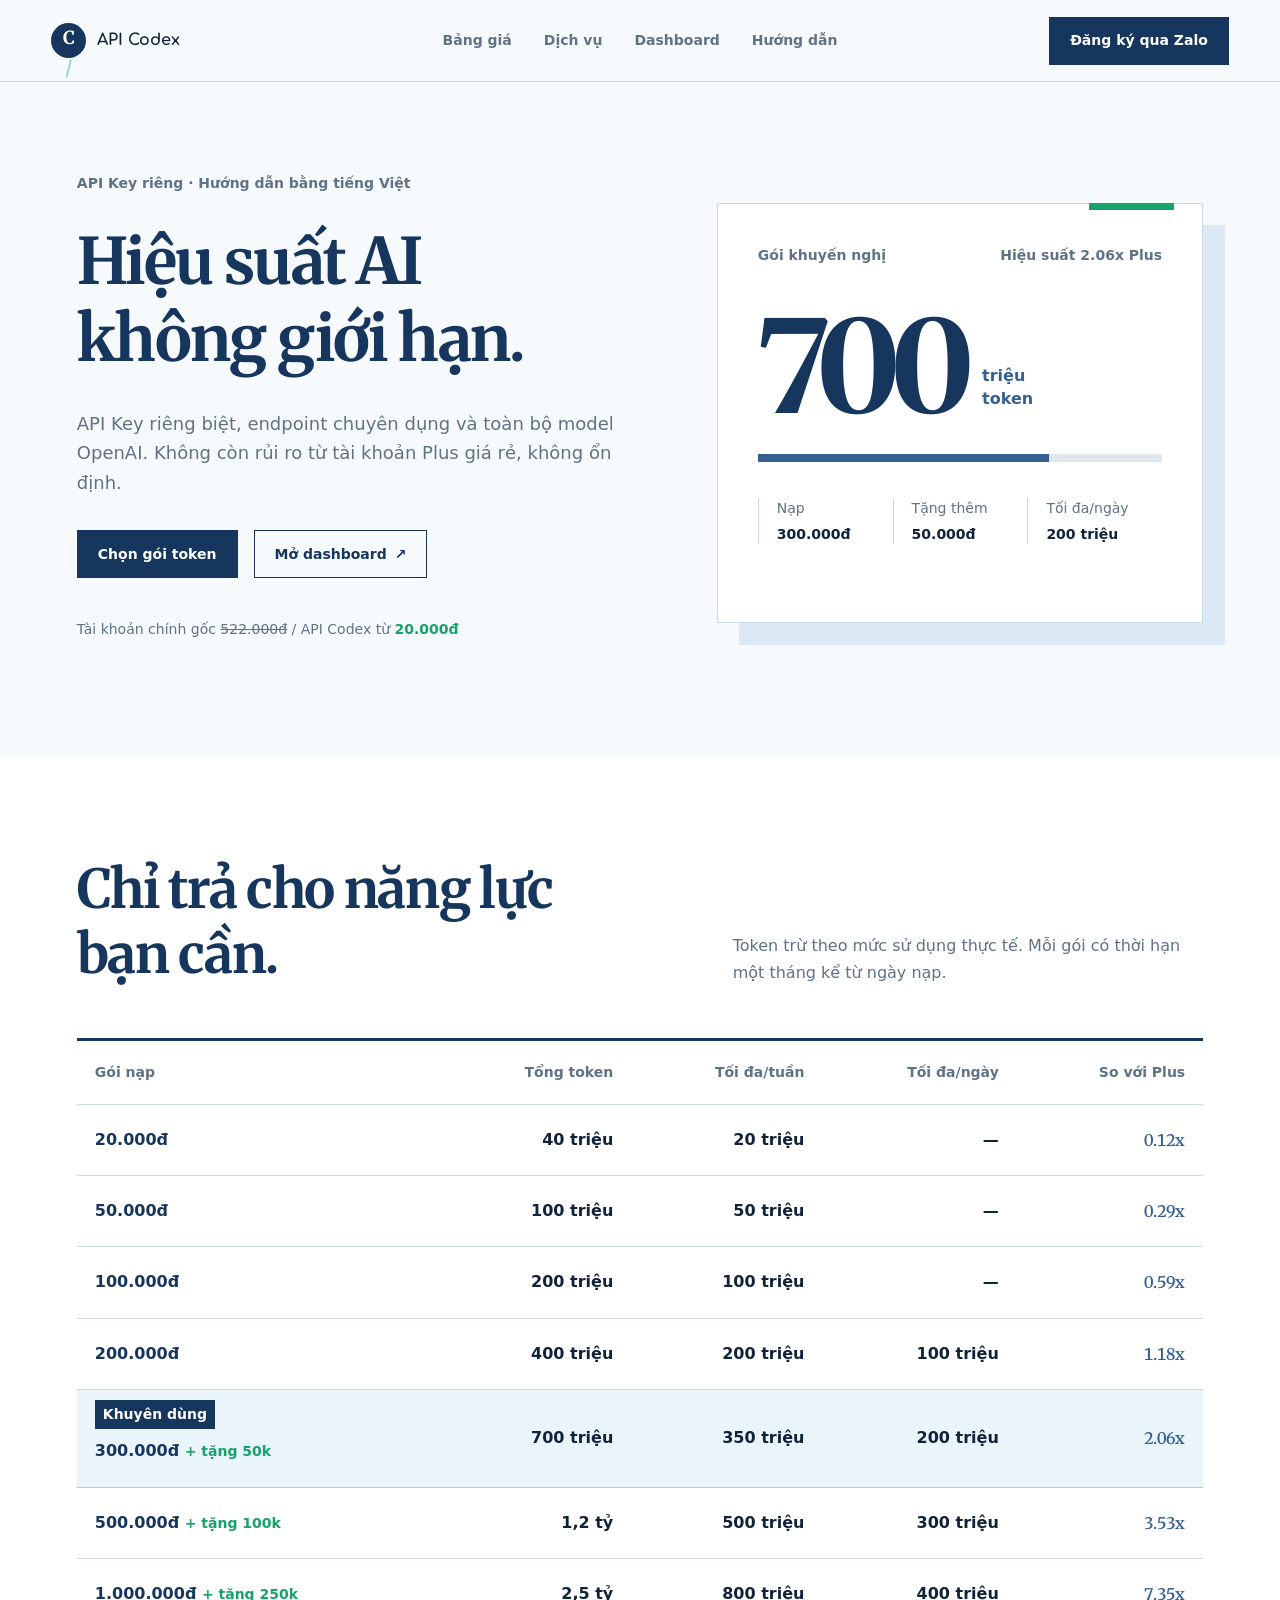
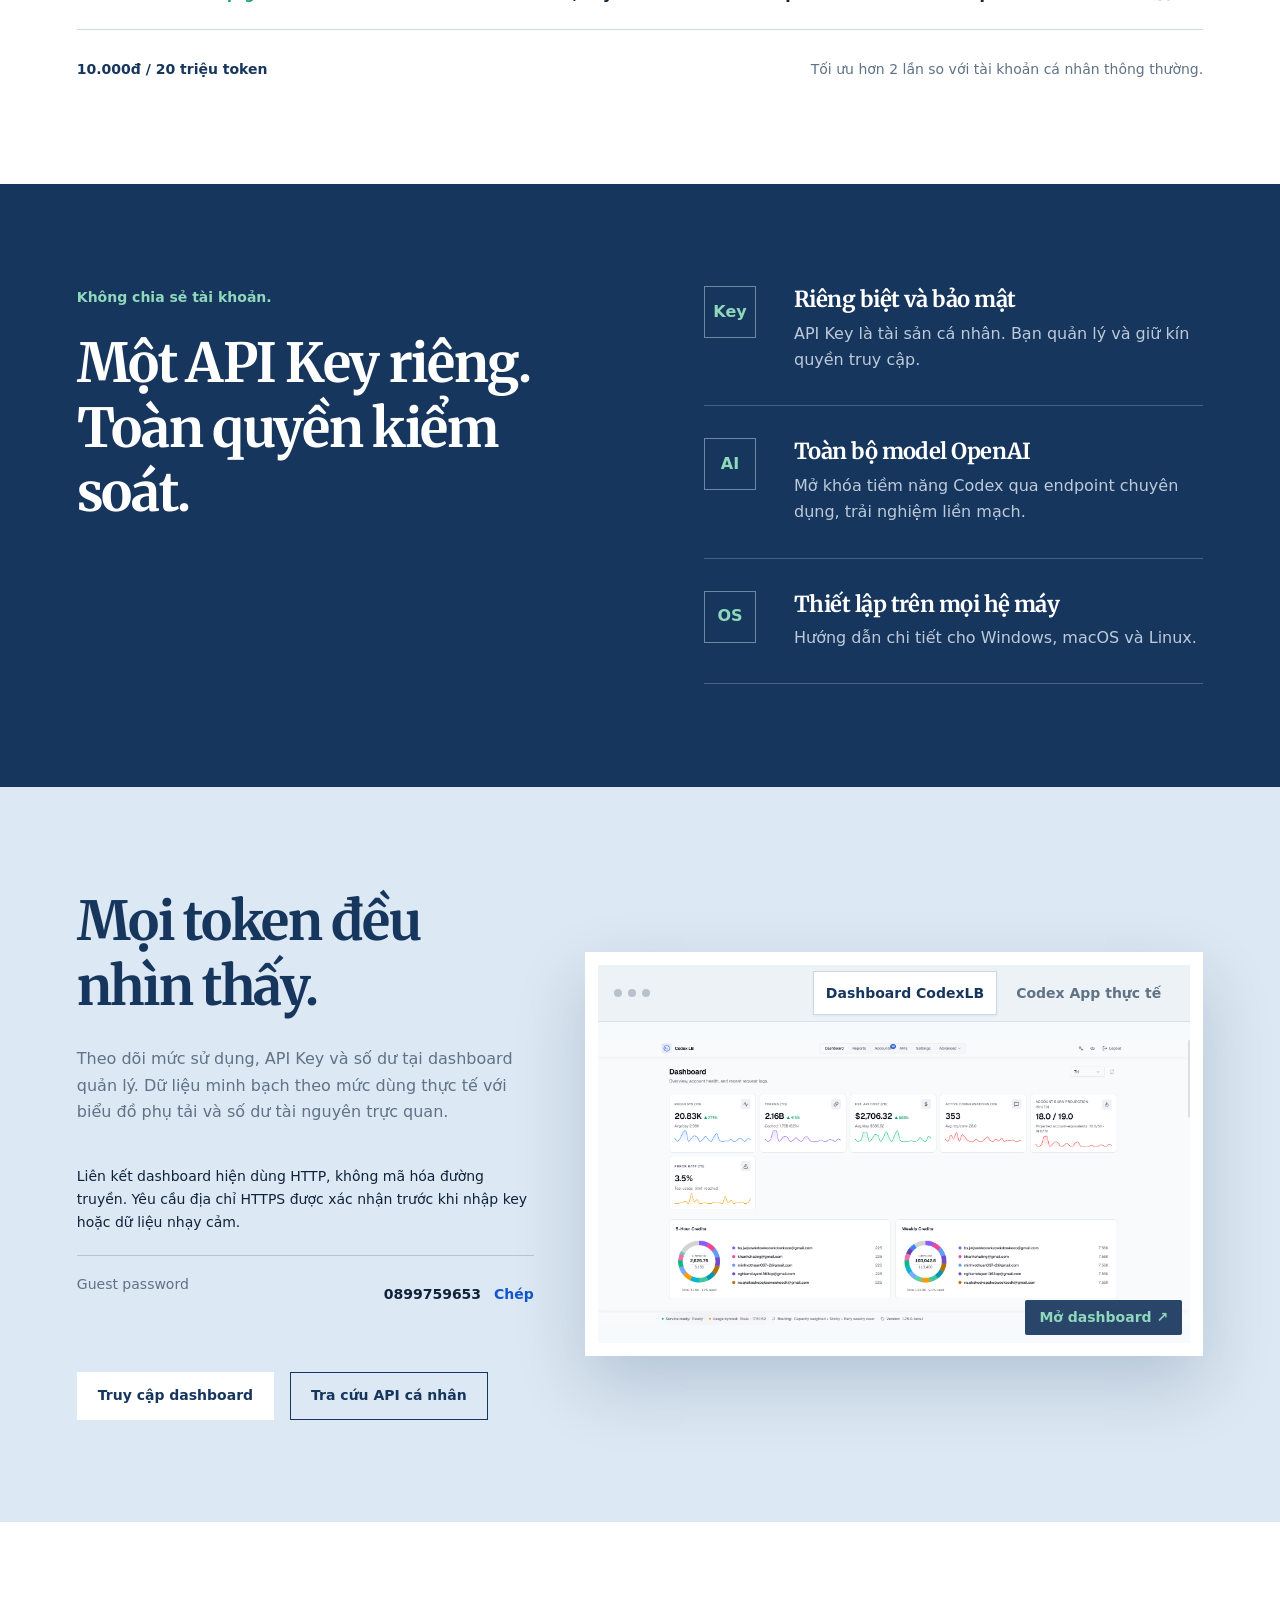
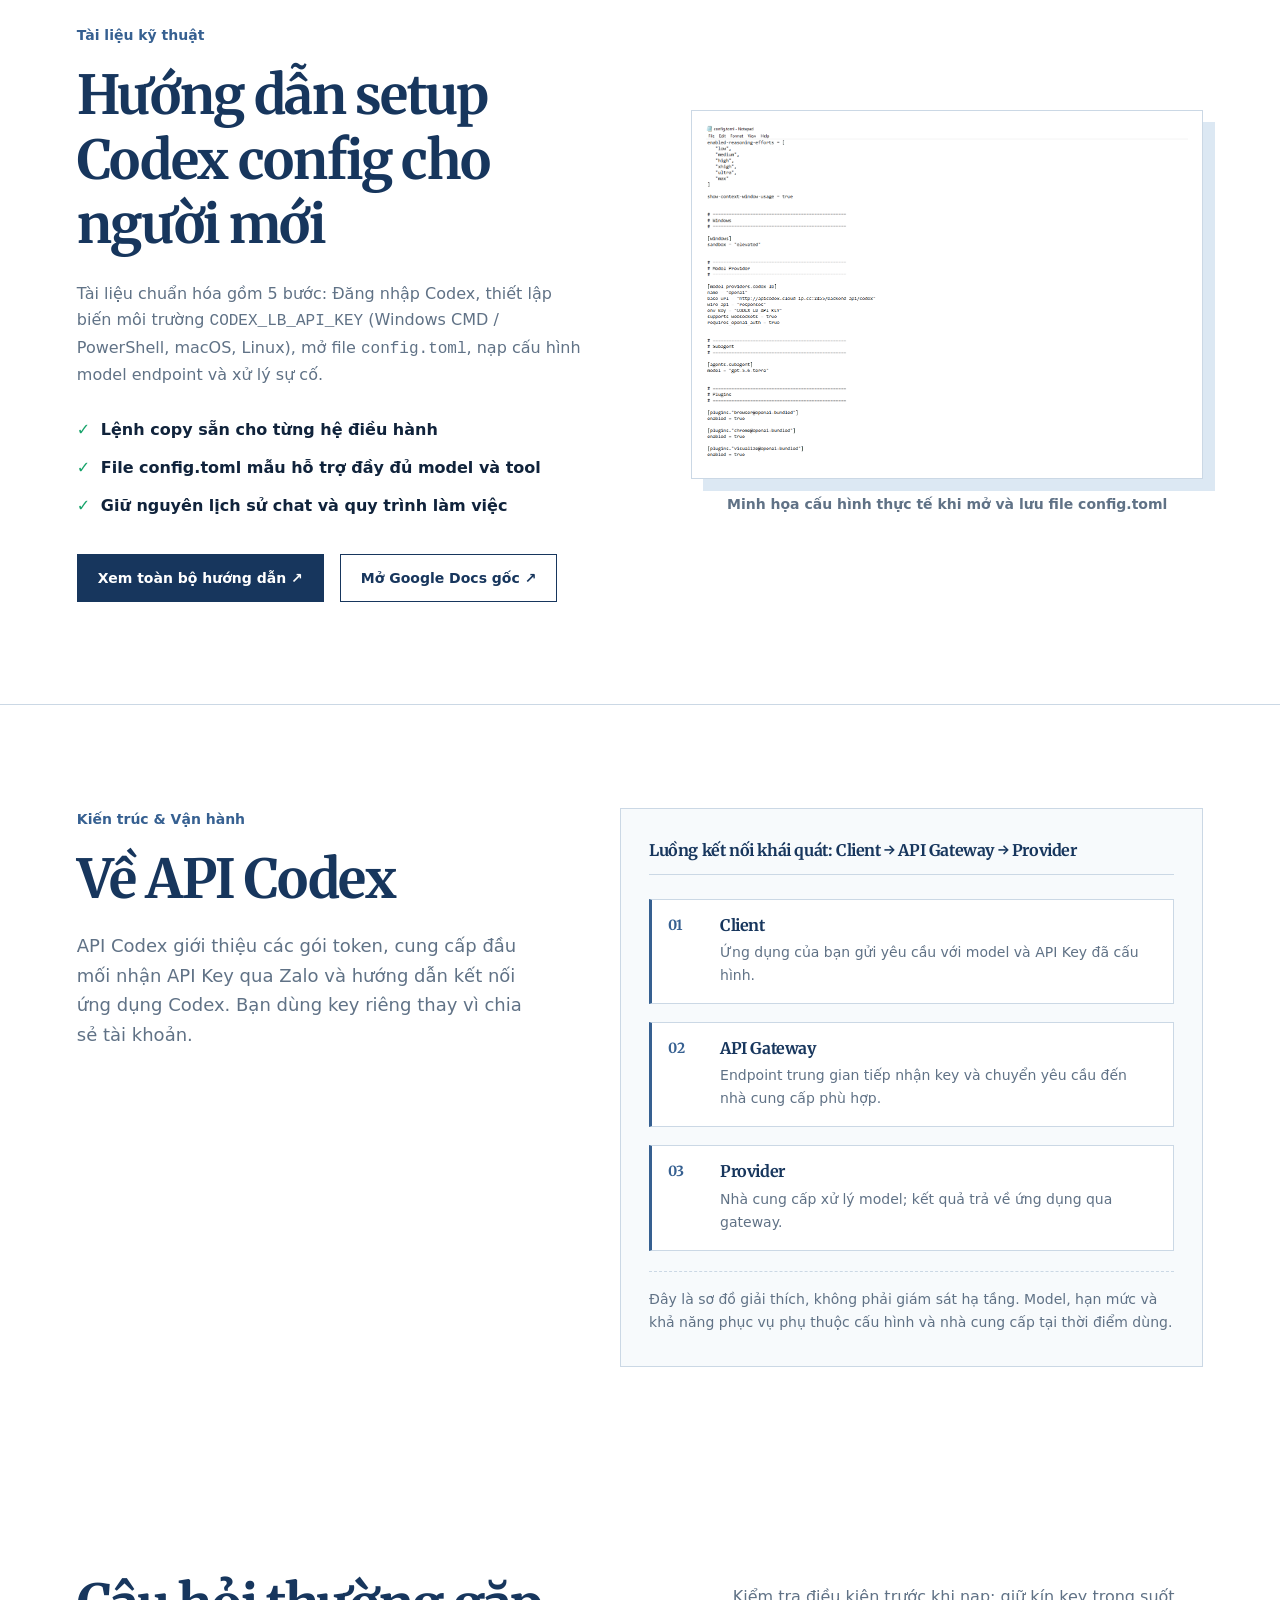
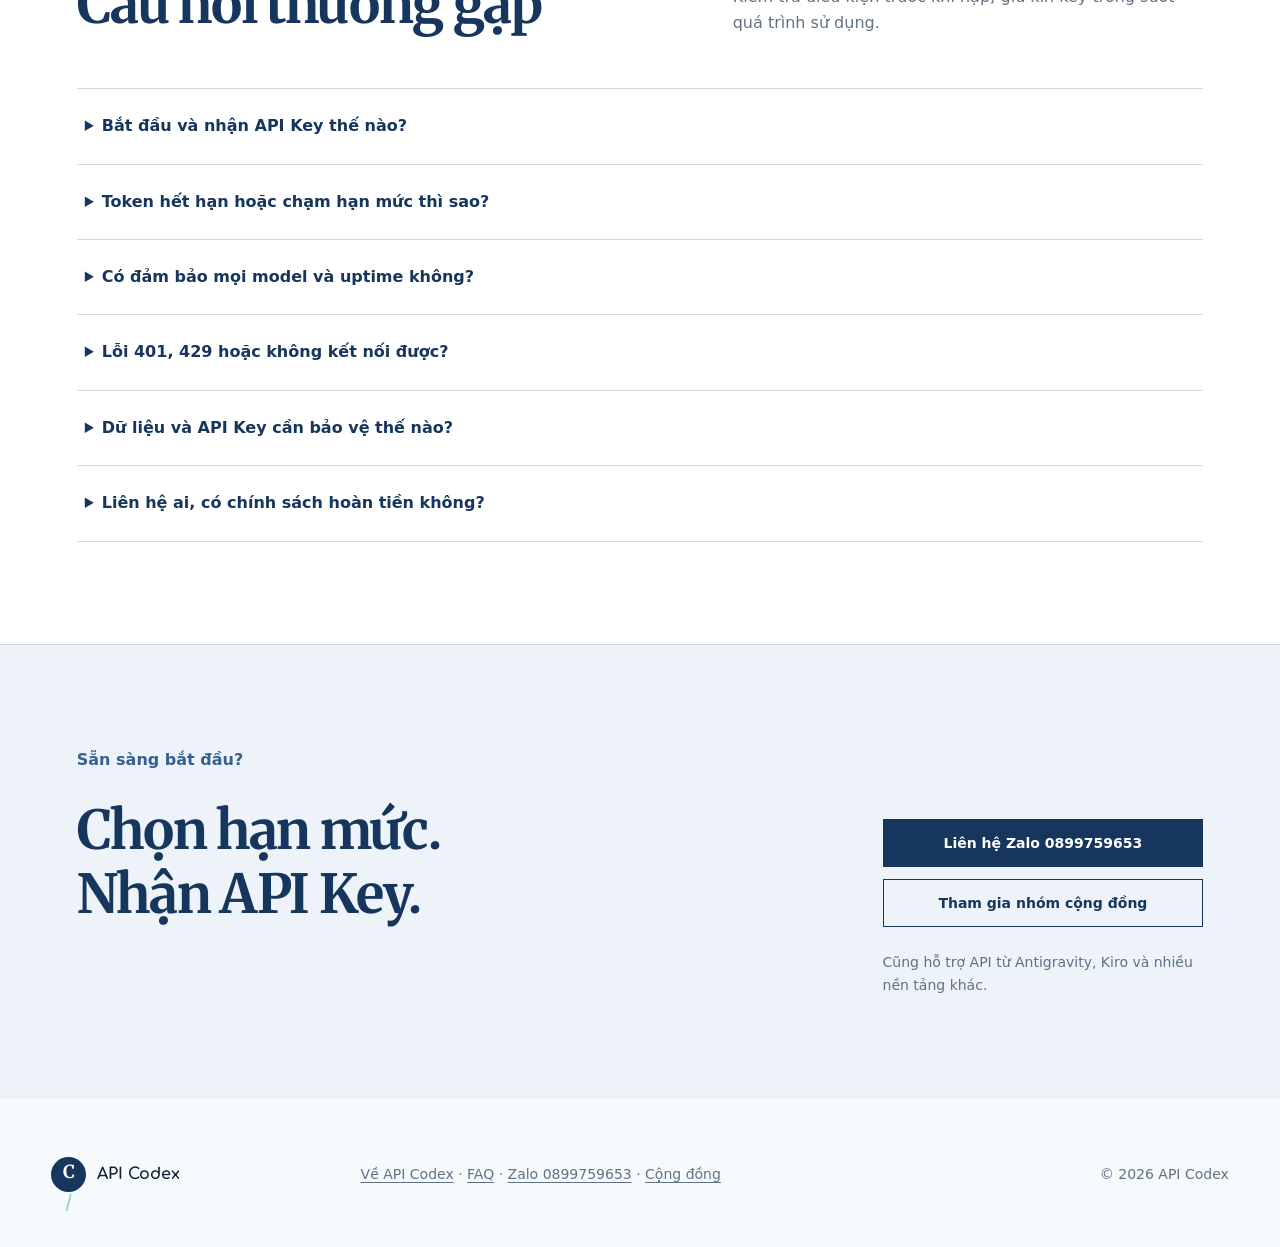
==== commit 7e3c4f5e: "Unify typography, remove disclaimer, and modernize about section" ====
--- a/index.html
+++ b/index.html
@@ -19,7 +19,7 @@
   <link rel="preconnect" href="https://fonts.googleapis.com">
   <link rel="preconnect" href="https://fonts.gstatic.com" crossorigin>
   <link href="https://fonts.googleapis.com/css2?family=Comfortaa:wght@400;500;600;700&family=Merriweather:wght@700;900&display=optional" rel="stylesheet">
-  <link rel="stylesheet" href="styles.css?v=20260912-type1">
+  <link rel="stylesheet" href="styles.css?v=20260912-type2">
   <link rel="icon" href="data:image/svg+xml,%3Csvg xmlns='http://www.w3.org/2000/svg' viewBox='0 0 64 64'%3E%3Ccircle cx='32' cy='32' r='32' fill='%2317365d'/%3E%3Ctext x='32' y='43' text-anchor='middle' font-family='Georgia' font-size='34' font-weight='700' fill='white'%3EC%3C/text%3E%3C/svg%3E">
   <script type="application/ld+json">
   {
@@ -120,7 +120,6 @@
         <p class="security-note">Liên kết dashboard hiện dùng HTTP, không mã hóa đường truyền. Yêu cầu địa chỉ HTTPS được xác nhận trước khi nhập key hoặc dữ liệu nhạy cảm.</p>
         <dl>
           <div><dt>Guest password</dt><dd><button class="copy-value" data-copy="0899759653" type="button">0899759653 <span>Chép</span></button></dd></div>
-          <div><dt>Dữ liệu hiển thị</dt><dd>Ảnh minh họa, không phải trạng thái trực tiếp</dd></div>
         </dl>
         <div class="dashboard-actions">
           <a class="button button-light" href="http://apicodex.cloud-ip.cc:2455/dashboard" target="_blank" rel="noopener">Truy cập dashboard</a>
@@ -173,19 +172,40 @@
     </section>
 
     <section class="about section" id="gioi-thieu" aria-labelledby="about-title">
-      <div class="section-intro">
-        <h2 id="about-title">Về API Codex</h2>
-        <p>API Codex giới thiệu các gói token, cung cấp đầu mối nhận API Key qua Zalo và hướng dẫn kết nối ứng dụng Codex. Bạn dùng key riêng thay vì chia sẻ tài khoản.</p>
-      </div>
-      <figure class="architecture" aria-labelledby="architecture-title">
-        <figcaption id="architecture-title">Luồng kết nối khái quát: Client → API Gateway → Provider</figcaption>
-        <ol>
-          <li><h3>Client</h3><p>Ứng dụng của bạn gửi yêu cầu với model và API Key đã cấu hình.</p></li>
-          <li><h3>API Gateway</h3><p>Endpoint trung gian tiếp nhận key và chuyển yêu cầu đến nhà cung cấp phù hợp.</p></li>
-          <li><h3>Provider</h3><p>Nhà cung cấp xử lý model; kết quả trả về ứng dụng qua gateway.</p></li>
-        </ol>
-        <p>Đây là sơ đồ giải thích, không phải giám sát hạ tầng. Model, hạn mức và khả năng phục vụ phụ thuộc cấu hình và nhà cung cấp tại thời điểm dùng.</p>
-      </figure>
+      <div class="about-container">
+        <header class="about-intro">
+          <p class="section-tag">Kiến trúc &amp; Vận hành</p>
+          <h2 id="about-title">Về API Codex</h2>
+          <p class="about-lead">API Codex giới thiệu các gói token, cung cấp đầu mối nhận API Key qua Zalo và hướng dẫn kết nối ứng dụng Codex. Bạn dùng key riêng thay vì chia sẻ tài khoản.</p>
+        </header>
+        <div class="architecture" aria-labelledby="architecture-title">
+          <h3 id="architecture-title" class="architecture-heading">Luồng kết nối khái quát: Client → API Gateway → Provider</h3>
+          <ol class="architecture-flow">
+            <li>
+              <span class="flow-step" aria-hidden="true">01</span>
+              <div>
+                <h3>Client</h3>
+                <p>Ứng dụng của bạn gửi yêu cầu với model và API Key đã cấu hình.</p>
+              </div>
+            </li>
+            <li>
+              <span class="flow-step" aria-hidden="true">02</span>
+              <div>
+                <h3>API Gateway</h3>
+                <p>Endpoint trung gian tiếp nhận key và chuyển yêu cầu đến nhà cung cấp phù hợp.</p>
+              </div>
+            </li>
+            <li>
+              <span class="flow-step" aria-hidden="true">03</span>
+              <div>
+                <h3>Provider</h3>
+                <p>Nhà cung cấp xử lý model; kết quả trả về ứng dụng qua gateway.</p>
+              </div>
+            </li>
+          </ol>
+          <p class="architecture-note">Đây là sơ đồ giải thích, không phải giám sát hạ tầng. Model, hạn mức và khả năng phục vụ phụ thuộc cấu hình và nhà cung cấp tại thời điểm dùng.</p>
+        </div>
+      </div>
     </section>
 
     <section class="faq section" id="faq" aria-labelledby="faq-title">
--- a/styles.css
+++ b/styles.css
@@ -50,7 +50,7 @@
 .hero { min-height: 660px; max-width: 1440px; margin: auto; padding: 90px 6vw 100px; display: grid; grid-template-columns: 1.05fr .95fr; align-items: center; gap: 8vw; }
 .availability { display: flex; align-items: center; gap: 10px; margin: 0 0 28px; color: var(--muted); font-size: var(--text-sm); font-weight: 700; }
 .availability span { width: 9px; height: 9px; border-radius: 50%; background: var(--mint); box-shadow: 0 0 0 5px rgba(22,163,106,.12); }
-h1, h2 { margin: 0; font-family: var(--display); line-height: var(--leading-heading); letter-spacing: -.025em; font-weight: 700; }
+h1, h2, h3, h4 { margin: 0; font-family: var(--display); line-height: var(--leading-heading); letter-spacing: -.025em; font-weight: 700; }
 h1 { max-width: 740px; font-size: var(--text-h1); color: var(--navy); }
 .hero-lead { max-width: 620px; margin: 32px 0; color: var(--muted); font-size: var(--text-lead); line-height: var(--leading-body); }
 .hero-actions, .dashboard-actions { display: flex; align-items: center; flex-wrap: wrap; gap: var(--space-gap); }
@@ -101,8 +101,8 @@
 .service h2 { color: #fff; }
 .service-list article { display: grid; grid-template-columns: 64px 1fr; gap: 26px; padding: 32px 0; border-bottom: 1px solid rgba(255,255,255,.22); }
 .service-list article:first-child { padding-top: 0; }
-.service-list article > span { width: 52px; height: 52px; display: grid; place-items: center; border: 1px solid #6f87a4; color: #8fd8bc; font-family: var(--display); font-weight: 700; }
-h3 { margin: 0 0 8px; font-family: var(--display); font-size: var(--text-h3); color: var(--navy); }
+.service-list article > span { width: 52px; height: 52px; display: grid; place-items: center; border: 1px solid #6f87a4; color: #8fd8bc; font-weight: 700; }
+h3 { margin: 0 0 8px; font-size: var(--text-h3); color: var(--navy); }
 .service-list h3 { color: #fff; }
 .service-list p { max-width: 480px; margin: 0; color: #bdcada; font-size: var(--text-sm); }
 
@@ -153,7 +153,7 @@
 .doc-wrapper { display: grid; grid-template-columns: 270px minmax(0, 1fr); gap: 40px; max-width: 1440px; margin: auto; padding: 60px 4vw 100px; min-width: 0; }
 .doc-sidebar { position: relative; }
 .sidebar-sticky { position: sticky; top: 30px; display: flex; flex-direction: column; gap: 20px; padding: 24px; background: var(--white); border: 1px solid var(--line); }
-.sidebar-title { margin: 0; font-family: var(--display); font-size: var(--text-base); font-weight: 700; color: var(--navy); }
+.sidebar-title { margin: 0; font-size: var(--text-base); font-weight: 700; color: var(--navy); }
 .sidebar-nav { list-style: none; padding: 0; margin: 0; display: flex; flex-direction: column; gap: 6px; }
 .sidebar-nav a { display: block; padding: 6px 10px; font-size: var(--text-sm); font-weight: 600; color: var(--muted); border-left: 2px solid transparent; transition: all .15s; }
 .sidebar-nav a:hover { color: var(--navy); border-left-color: var(--blue); background: var(--paper); }
@@ -164,7 +164,7 @@
 .section-tag { margin: 0 0 16px; color: var(--blue); font-size: var(--text-sm); font-weight: 700; }
 
 .setup-notice { margin-bottom: 50px; padding: 26px 30px; background: #fdf6ec; border: 1px solid #faecd8; border-left: 5px solid #d97706; }
-.notice-badge { margin-bottom: 12px; font-family: var(--display); font-size: var(--text-base); font-weight: 700; color: #92400e; }
+.notice-badge { margin-bottom: 12px; font-size: var(--text-base); font-weight: 700; color: #92400e; }
 .setup-notice ul { margin: 0; padding-left: 20px; color: #78350f; font-size: var(--text-base); line-height: var(--leading-body); }
 .setup-notice li + li { margin-top: 8px; }
 
@@ -197,7 +197,7 @@
 
 .substeps-columns { display: grid; grid-template-columns: repeat(auto-fit, minmax(min(100%, 240px), 1fr)); gap: 24px; margin-top: 20px; min-width: 0; }
 .substep-box { padding: 22px; background: var(--paper); border: 1px solid var(--line); min-width: 0; }
-.substep-box h4 { margin: 0 0 10px; font-family: var(--display); font-size: var(--text-base); color: var(--navy); }
+.substep-box h4 { margin: 0 0 10px; font-size: var(--text-base); color: var(--navy); }
 .substep-box p { margin: 0 0 12px; font-size: var(--text-sm); color: var(--muted); line-height: var(--leading-body); }
 .substep-box code { background: #e2ecf5; padding: 2px 4px; font-size: var(--text-sm); }
 
@@ -228,7 +228,7 @@
 .trouble-head { display: flex; align-items: center; gap: 14px; margin-bottom: 20px; }
 .trouble-badge { padding: 4px 10px; background: var(--navy); color: #fff; font-size: var(--text-sm); font-weight: 700; }
 .trouble-head h3 { margin: 0; font-size: var(--text-h3); }
-.trouble-body h4 { margin: 0 0 16px; font-family: var(--display); font-size: var(--text-base); color: #b91c1c; }
+.trouble-body h4 { margin: 0 0 16px; font-size: var(--text-base); color: #b91c1c; }
 .trouble-grid { display: grid; grid-template-columns: 1fr 1fr; gap: 28px; }
 .trouble-item { padding: 18px 22px; background: var(--white); border: 1px solid #cadbe8; }
 .trouble-item strong { display: block; margin-bottom: 8px; color: var(--navy); font-size: var(--text-sm); }
@@ -282,12 +282,19 @@
 .image-status { position: absolute; inset: 0; display: grid; place-items: center; padding: 20px; background: var(--code-bg); color: var(--ink); font-size: var(--text-sm); text-align: center; pointer-events: none; }
 .copy-toast { position: fixed; z-index: 40; bottom: max(20px, env(safe-area-inset-bottom)); left: 50%; transform: translate(-50%, 8px); width: max-content; max-width: calc(100% - 32px); padding: 14px 20px; background: var(--navy); color: white; box-shadow: 0 8px 24px rgba(16,35,59,.2); opacity: 0; pointer-events: none; transition: opacity .18s ease, transform .18s ease; font-size: var(--text-sm); }
 .copy-toast.visible { opacity: 1; transform: translate(-50%, 0); }
-.about { border-top: 1px solid var(--line); }
-.architecture { margin: 0; }
-.architecture figcaption { font-weight: 700; color: var(--navy); }
-.architecture ol { display: grid; grid-template-columns: repeat(3, minmax(0, 1fr)); gap: 32px; padding-left: 24px; margin: 30px 0; }
-.architecture li { padding: 20px 12px 0 4px; border-top: 3px solid var(--blue); }
-.architecture p { color: var(--muted); max-width: 75ch; font-size: var(--text-base); }
+.about { background: var(--white); border-top: 1px solid var(--line); }
+.about-container { display: grid; grid-template-columns: minmax(0, 1fr) minmax(0, 1.25fr); gap: 6vw; align-items: start; }
+.about-intro { position: sticky; top: 96px; }
+.about-intro h2 { margin-bottom: 20px; }
+.about-lead { margin: 0; color: var(--muted); font-size: var(--text-lead); line-height: var(--leading-body); }
+.architecture { margin: 0; background: var(--paper); border: 1px solid var(--line); padding: 32px 28px; }
+.architecture-heading { margin: 0 0 24px; font-size: var(--text-base); color: var(--navy); font-weight: 700; border-bottom: 1px solid var(--line); padding-bottom: 14px; }
+.architecture-flow { list-style: none; margin: 0; padding: 0; display: flex; flex-direction: column; gap: 18px; }
+.architecture-flow li { display: grid; grid-template-columns: 36px minmax(0, 1fr); gap: 16px; align-items: start; padding: 16px; background: var(--white); border: 1px solid var(--line); border-left: 3px solid var(--blue); }
+.architecture-flow h3 { margin: 0 0 6px; font-size: var(--text-base); color: var(--navy); }
+.architecture-flow p { margin: 0; color: var(--muted); font-size: var(--text-sm); line-height: var(--leading-body); }
+.flow-step { font-family: var(--display); font-size: var(--text-sm); font-weight: 700; color: var(--blue); line-height: 1.4; }
+.architecture-note { margin: 20px 0 0; color: var(--muted); font-size: var(--text-sm); line-height: var(--leading-body); border-top: 1px dashed var(--line); padding-top: 16px; }
 .faq { background: var(--white); }
 .faq details { border-top: 1px solid var(--line); padding: 4px 0; }
 .faq details:last-child { border-bottom: 1px solid var(--line); }
@@ -299,8 +306,8 @@
 footer { grid-template-columns: 1fr minmax(0, 2fr) 1fr; }
 footer p { max-width: 65ch; }
 @media (max-width: 600px) {
-  .architecture ol { grid-template-columns: 1fr; gap: 12px; }
-  .architecture li { padding-top: 16px; }
+  .architecture-flow li { grid-template-columns: 28px minmax(0, 1fr); gap: 12px; padding: 14px; }
+  .architecture { padding: 20px 16px; }
   .dash-tabs { flex-direction: column; }
   .dash-tab { text-align: left; }
   .dash-preview-badge { position: static; display: block; border-radius: 0; }
@@ -336,6 +343,8 @@
   .section-intro, .service { grid-template-columns: 1fr; }
   .service-statement { position: static; }
   .dashboard { grid-template-columns: 1fr; }
+  .about-container { grid-template-columns: 1fr; gap: 32px; }
+  .about-intro { position: static; }
   .guide-teaser-grid { grid-template-columns: 1fr; }
   .doc-wrapper { grid-template-columns: 1fr; gap: 40px; }
   .doc-sidebar { display: none; }
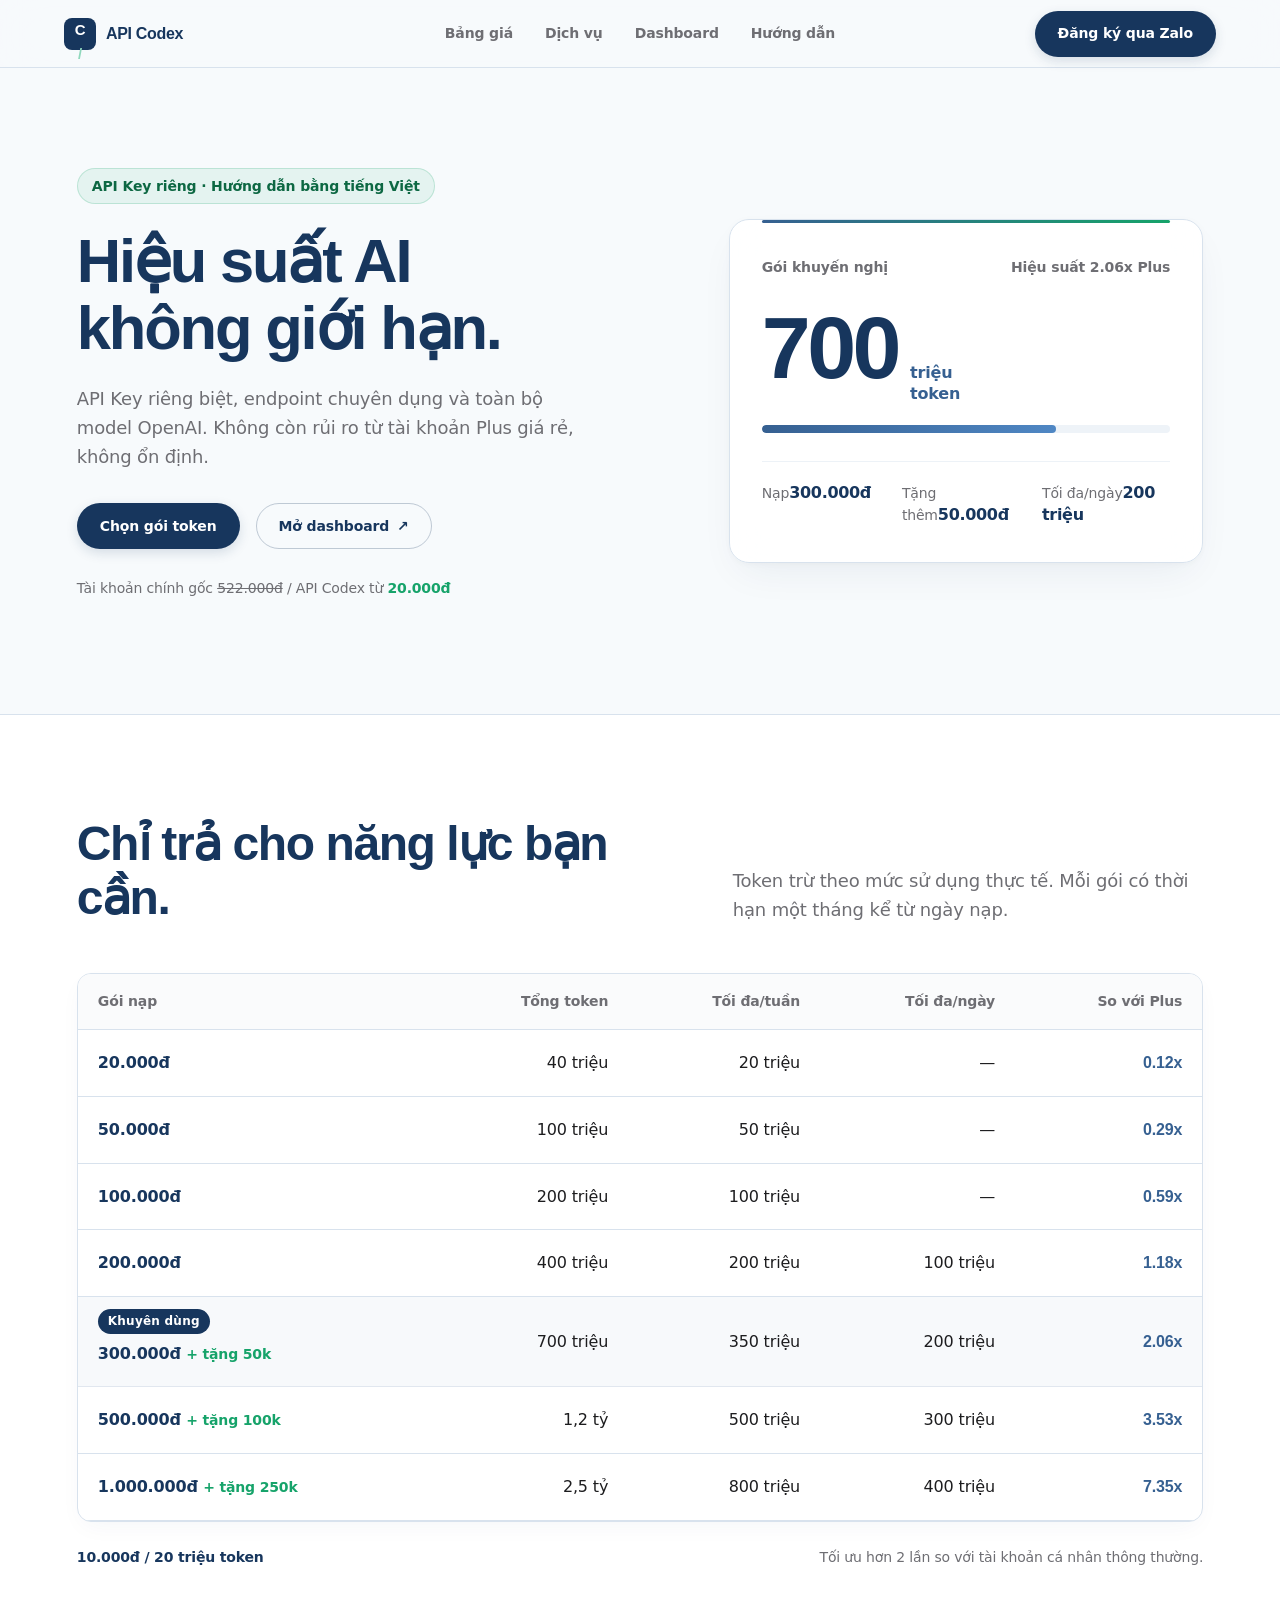
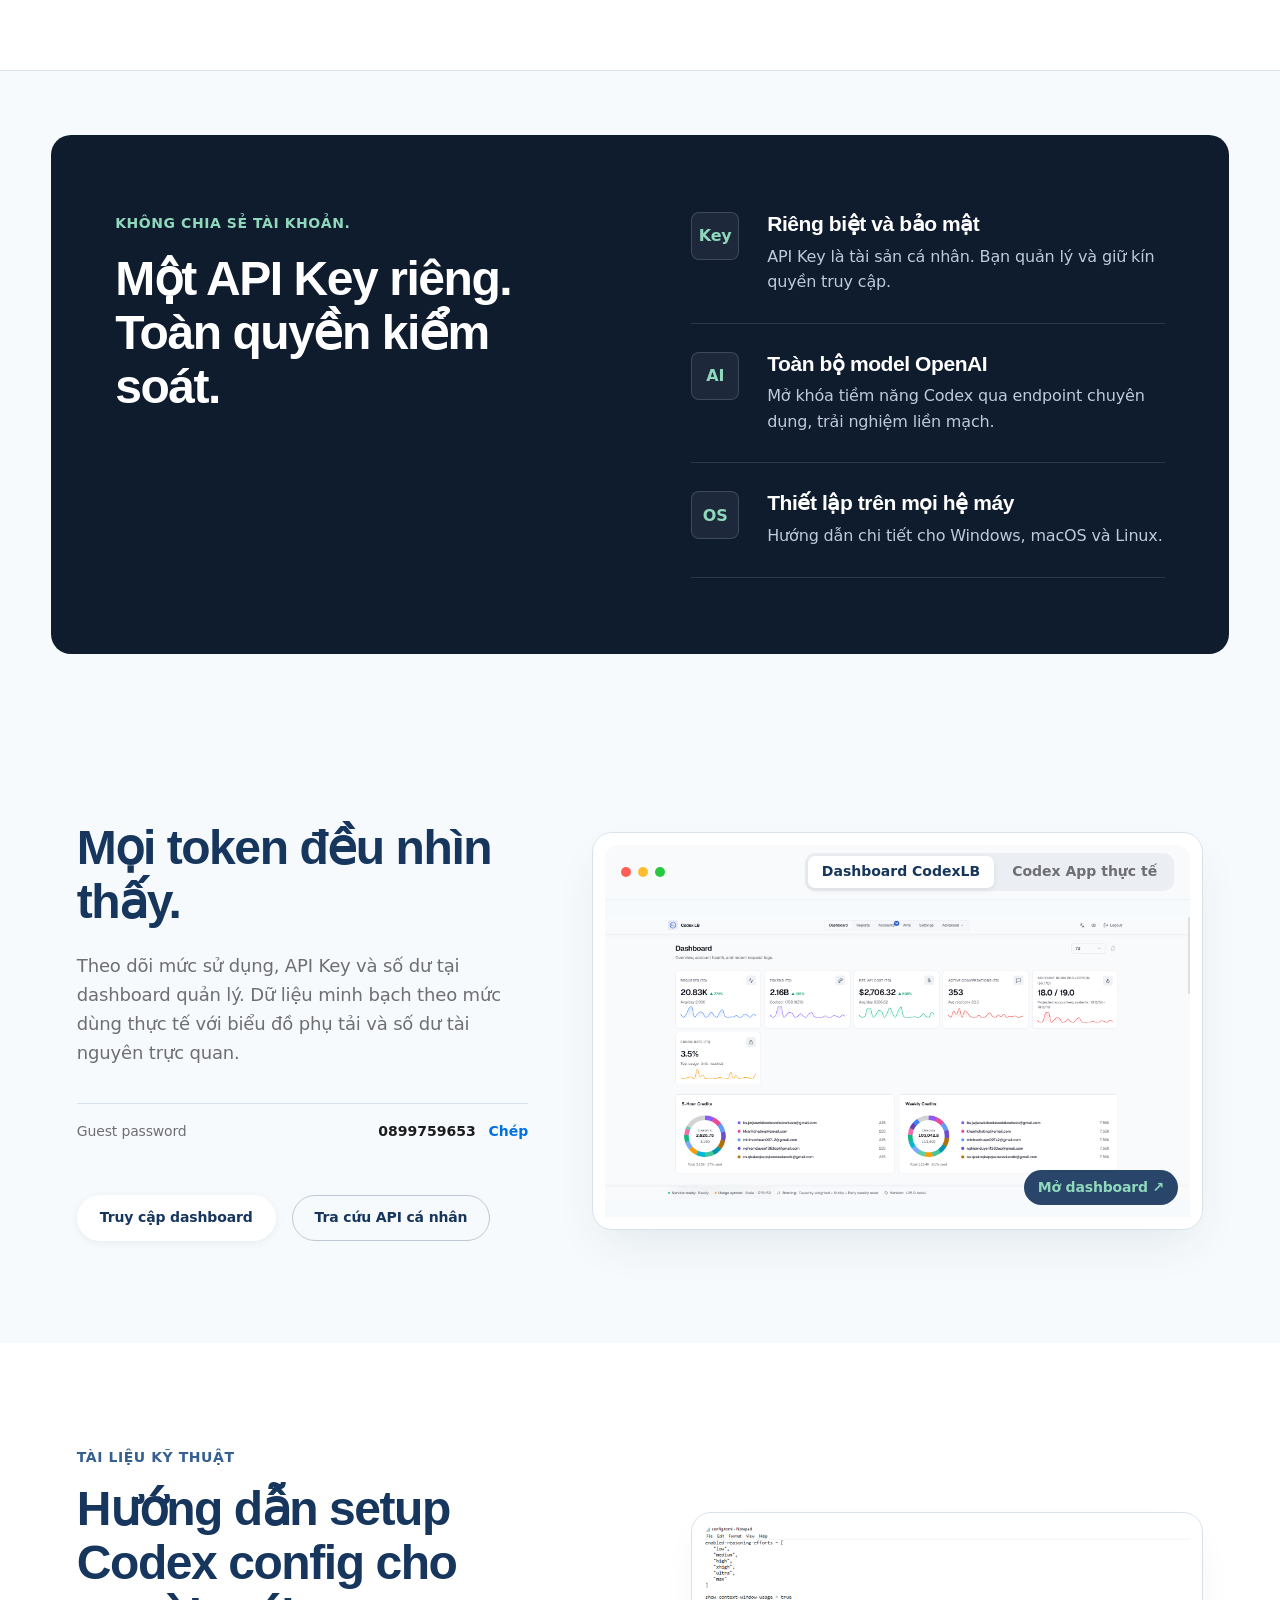
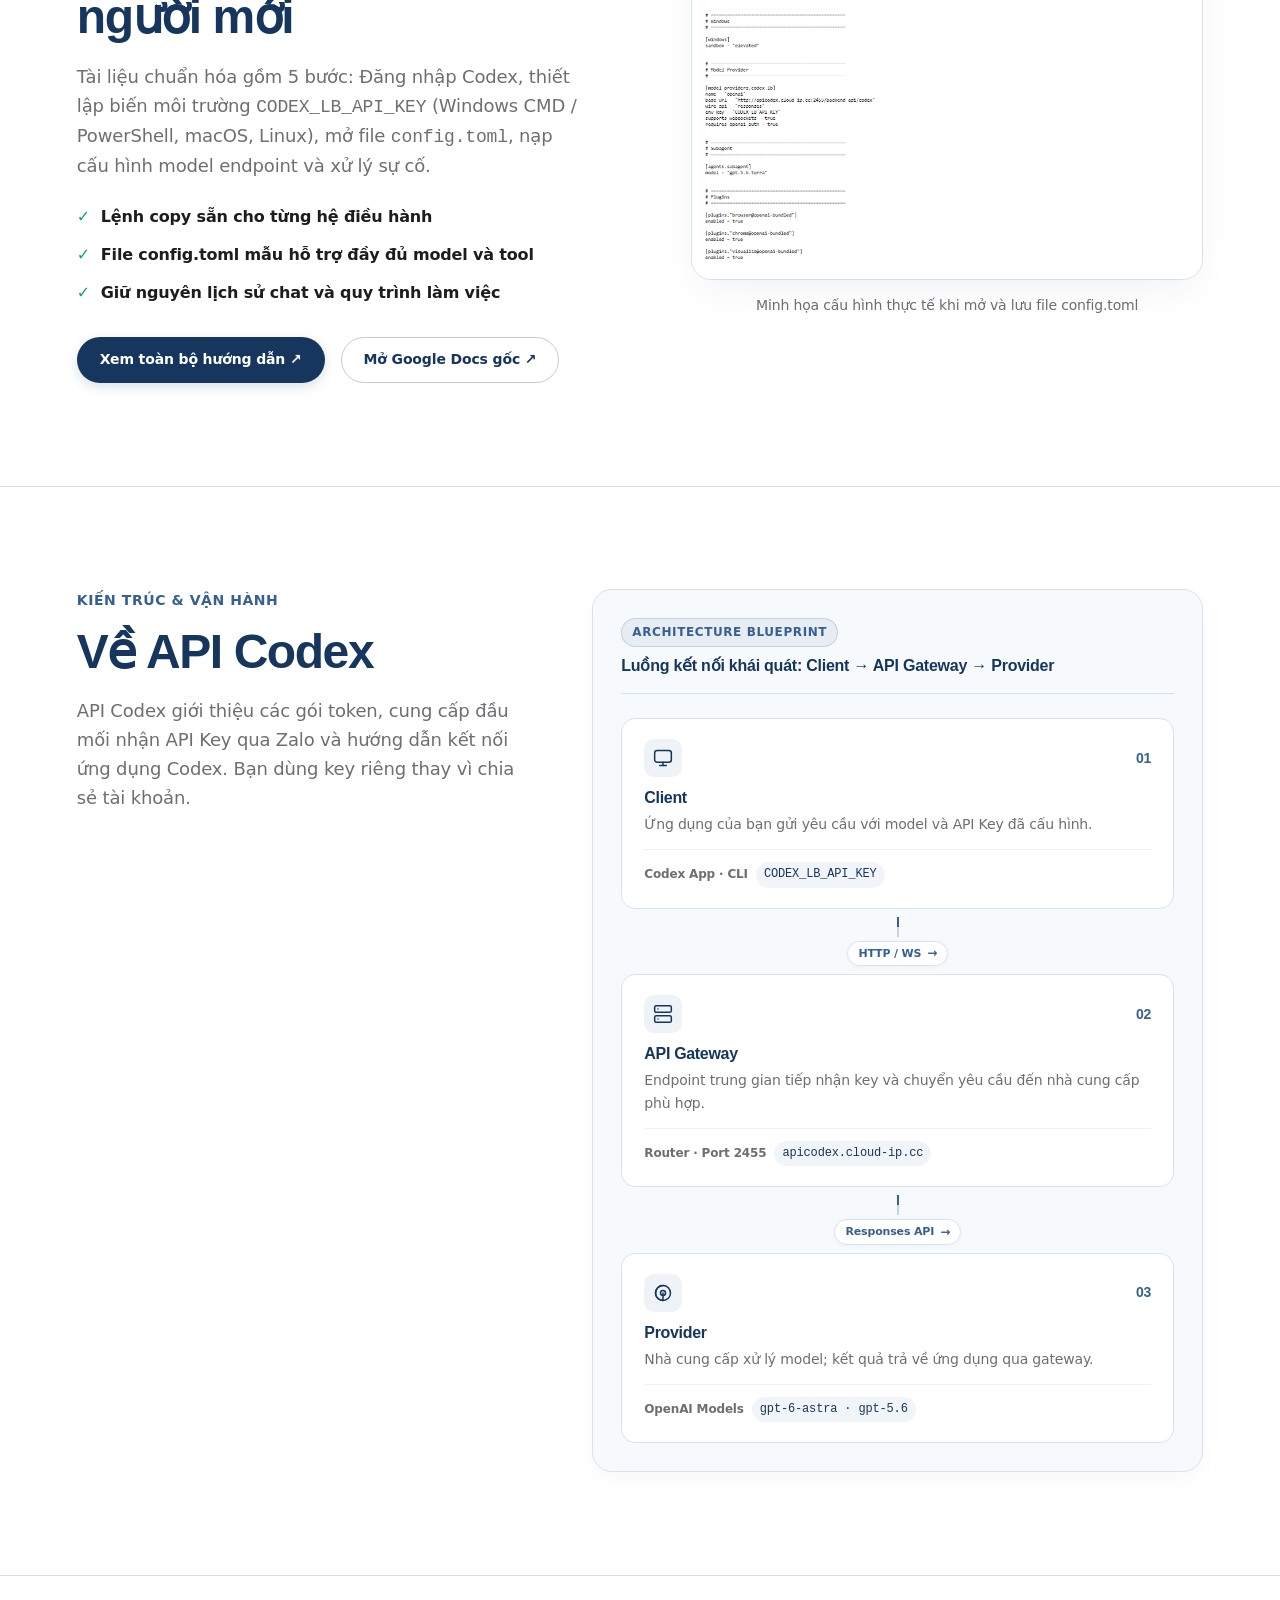
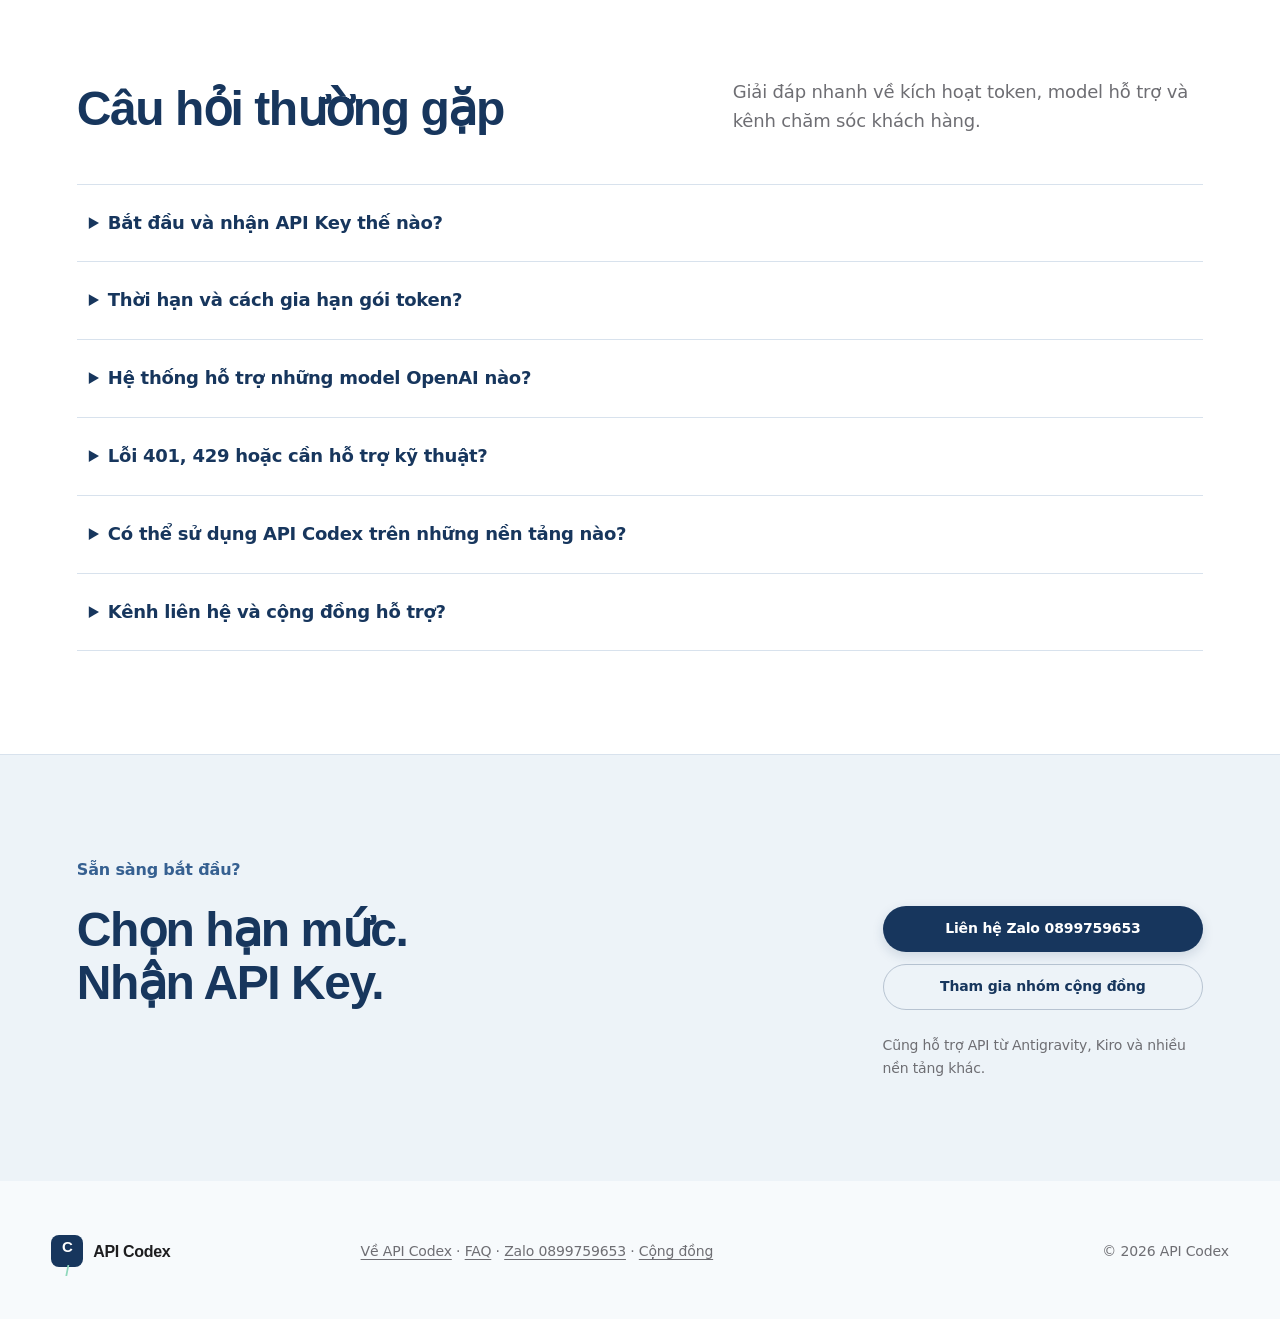
==== commit 9b968cea: "Redesign website in modern Apple aesthetic with SF Pro typography, remove non-sales disclaimers, and" ====
--- a/index.html
+++ b/index.html
@@ -16,11 +16,8 @@
   <meta name="twitter:description" content="API Key riêng biệt, endpoint chuyên dụng hỗ trợ toàn bộ model OpenAI với chi phí tối ưu từ 10.000đ cho 20 triệu token.">
   <meta name="twitter:image" content="https://apicodex.netlify.app/assets/document-1.png">
   <title>API Codex — Hiệu suất không giới hạn</title>
-  <link rel="preconnect" href="https://fonts.googleapis.com">
-  <link rel="preconnect" href="https://fonts.gstatic.com" crossorigin>
-  <link href="https://fonts.googleapis.com/css2?family=Comfortaa:wght@400;500;600;700&family=Merriweather:wght@700;900&display=optional" rel="stylesheet">
-  <link rel="stylesheet" href="styles.css?v=20260912-type2">
-  <link rel="icon" href="data:image/svg+xml,%3Csvg xmlns='http://www.w3.org/2000/svg' viewBox='0 0 64 64'%3E%3Ccircle cx='32' cy='32' r='32' fill='%2317365d'/%3E%3Ctext x='32' y='43' text-anchor='middle' font-family='Georgia' font-size='34' font-weight='700' fill='white'%3EC%3C/text%3E%3C/svg%3E">
+  <link rel="stylesheet" href="styles.css?v=20260912-apple1">
+  <link rel="icon" href="data:image/svg+xml,%3Csvg xmlns='http://www.w3.org/2000/svg' viewBox='0 0 64 64'%3E%3Ccircle cx='32' cy='32' r='32' fill='%2317365d'/%3E%3Ctext x='32' y='43' text-anchor='middle' font-family='-apple-system,system-ui,sans-serif' font-size='34' font-weight='700' fill='white'%3EC%3C/text%3E%3C/svg%3E">
   <script type="application/ld+json">
   {
     "@context": "https://schema.org",
@@ -117,7 +114,6 @@
       <div class="dashboard-copy">
         <h2>Mọi token đều nhìn thấy.</h2>
         <p>Theo dõi mức sử dụng, API Key và số dư tại dashboard quản lý. Dữ liệu minh bạch theo mức dùng thực tế với biểu đồ phụ tải và số dư tài nguyên trực quan.</p>
-        <p class="security-note">Liên kết dashboard hiện dùng HTTP, không mã hóa đường truyền. Yêu cầu địa chỉ HTTPS được xác nhận trước khi nhập key hoặc dữ liệu nhạy cảm.</p>
         <dl>
           <div><dt>Guest password</dt><dd><button class="copy-value" data-copy="0899759653" type="button">0899759653 <span>Chép</span></button></dd></div>
         </dl>
@@ -179,43 +175,107 @@
           <p class="about-lead">API Codex giới thiệu các gói token, cung cấp đầu mối nhận API Key qua Zalo và hướng dẫn kết nối ứng dụng Codex. Bạn dùng key riêng thay vì chia sẻ tài khoản.</p>
         </header>
         <div class="architecture" aria-labelledby="architecture-title">
-          <h3 id="architecture-title" class="architecture-heading">Luồng kết nối khái quát: Client → API Gateway → Provider</h3>
-          <ol class="architecture-flow">
-            <li>
-              <span class="flow-step" aria-hidden="true">01</span>
-              <div>
+          <div class="arch-header">
+            <span class="arch-badge">Architecture Blueprint</span>
+            <h3 id="architecture-title" class="architecture-heading">Luồng kết nối khái quát: Client → API Gateway → Provider</h3>
+          </div>
+          <ol class="architecture-flow" role="list">
+            <li class="arch-node" data-node="client">
+              <div class="node-header">
+                <div class="node-icon-box" aria-hidden="true">
+                  <svg class="node-icon" viewBox="0 0 24 24" fill="none" stroke="currentColor" stroke-width="1.8" stroke-linecap="round" stroke-linejoin="round">
+                    <rect x="2" y="3" width="20" height="14" rx="3"></rect>
+                    <line x1="8" y1="21" x2="16" y2="21"></line>
+                    <line x1="12" y1="17" x2="12" y2="21"></line>
+                  </svg>
+                </div>
+                <span class="flow-step" aria-hidden="true">01</span>
+              </div>
+              <div class="node-content">
                 <h3>Client</h3>
                 <p>Ứng dụng của bạn gửi yêu cầu với model và API Key đã cấu hình.</p>
               </div>
-            </li>
-            <li>
-              <span class="flow-step" aria-hidden="true">02</span>
-              <div>
+              <div class="node-footer" aria-hidden="true">
+                <span class="node-tag">Codex App · CLI</span>
+                <code class="node-pill">CODEX_LB_API_KEY</code>
+              </div>
+            </li>
+
+            <li class="arch-connector" aria-hidden="true">
+              <div class="connector-track">
+                <span class="connector-pulse"></span>
+              </div>
+              <div class="connector-label">
+                <span>HTTP / WS</span>
+                <span class="connector-arrow">→</span>
+              </div>
+            </li>
+
+            <li class="arch-node" data-node="gateway">
+              <div class="node-header">
+                <div class="node-icon-box" aria-hidden="true">
+                  <svg class="node-icon" viewBox="0 0 24 24" fill="none" stroke="currentColor" stroke-width="1.8" stroke-linecap="round" stroke-linejoin="round">
+                    <rect x="2" y="2" width="20" height="8" rx="2"></rect>
+                    <rect x="2" y="14" width="20" height="8" rx="2"></rect>
+                    <line x1="6" y1="6" x2="6.01" y2="6"></line>
+                    <line x1="6" y1="18" x2="6.01" y2="18"></line>
+                  </svg>
+                </div>
+                <span class="flow-step" aria-hidden="true">02</span>
+              </div>
+              <div class="node-content">
                 <h3>API Gateway</h3>
                 <p>Endpoint trung gian tiếp nhận key và chuyển yêu cầu đến nhà cung cấp phù hợp.</p>
               </div>
-            </li>
-            <li>
-              <span class="flow-step" aria-hidden="true">03</span>
-              <div>
+              <div class="node-footer" aria-hidden="true">
+                <span class="node-tag">Router · Port 2455</span>
+                <code class="node-pill">apicodex.cloud-ip.cc</code>
+              </div>
+            </li>
+
+            <li class="arch-connector" aria-hidden="true">
+              <div class="connector-track">
+                <span class="connector-pulse"></span>
+              </div>
+              <div class="connector-label">
+                <span>Responses API</span>
+                <span class="connector-arrow">→</span>
+              </div>
+            </li>
+
+            <li class="arch-node" data-node="provider">
+              <div class="node-header">
+                <div class="node-icon-box" aria-hidden="true">
+                  <svg class="node-icon" viewBox="0 0 24 24" fill="none" stroke="currentColor" stroke-width="1.8" stroke-linecap="round" stroke-linejoin="round">
+                    <circle cx="12" cy="12" r="9"></circle>
+                    <path d="M12 3a9 9 0 0 0 0 18v-9"></path>
+                    <circle cx="12" cy="12" r="3"></circle>
+                  </svg>
+                </div>
+                <span class="flow-step" aria-hidden="true">03</span>
+              </div>
+              <div class="node-content">
                 <h3>Provider</h3>
                 <p>Nhà cung cấp xử lý model; kết quả trả về ứng dụng qua gateway.</p>
               </div>
+              <div class="node-footer" aria-hidden="true">
+                <span class="node-tag">OpenAI Models</span>
+                <code class="node-pill">gpt-6-astra · gpt-5.6</code>
+              </div>
             </li>
           </ol>
-          <p class="architecture-note">Đây là sơ đồ giải thích, không phải giám sát hạ tầng. Model, hạn mức và khả năng phục vụ phụ thuộc cấu hình và nhà cung cấp tại thời điểm dùng.</p>
         </div>
       </div>
     </section>
 
     <section class="faq section" id="faq" aria-labelledby="faq-title">
-      <div class="section-intro"><h2 id="faq-title">Câu hỏi thường gặp</h2><p>Kiểm tra điều kiện trước khi nạp; giữ kín key trong suốt quá trình sử dụng.</p></div>
-      <details><summary>Bắt đầu và nhận API Key thế nào?</summary><p>Chọn gói trong bảng giá, liên hệ Zalo 0899759653 để xác nhận giá, hạn mức, thời hạn và cách nhận key trước khi thanh toán. Sau đó làm theo <a href="huong-dan.html">hướng dẫn cấu hình</a>.</p></details>
-      <details><summary>Token hết hạn hoặc chạm hạn mức thì sao?</summary><p>Theo bảng giá hiện tại, gói có thời hạn một tháng từ ngày nạp, kèm giới hạn ngày hoặc tuần tùy gói. Kiểm tra số dư trên dashboard và hỏi Zalo về thời điểm đặt lại hạn mức, token còn dư và điều kiện nạp tiếp.</p></details>
-      <details><summary>Có đảm bảo mọi model và uptime không?</summary><p>Trang này không đo uptime hay trạng thái trực tiếp. Ảnh dashboard chỉ minh họa. Hãy xác nhận model đang hỗ trợ và giới hạn thực tế qua Zalo trước khi chọn gói; không xem bảng so sánh token là cam kết tốc độ hay chất lượng.</p></details>
-      <details><summary>Lỗi 401, 429 hoặc không kết nối được?</summary><p>Với 401, kiểm tra key và biến môi trường, rồi mở lại ứng dụng. Với 429, kiểm tra hạn mức và chờ trước khi thử lại. Nếu không kết nối được, kiểm tra mạng và endpoint; gửi mã lỗi, thời điểm gặp lỗi qua Zalo, không gửi API Key hoặc nội dung nhạy cảm.</p></details>
-      <details><summary>Dữ liệu và API Key cần bảo vệ thế nào?</summary><p>Không đưa key vào mã frontend, kho mã hay ảnh chụp công khai. Yêu cầu đi qua gateway và provider; hãy hỏi rõ cách lưu trữ, xử lý dữ liệu trước khi gửi thông tin nhạy cảm. Nếu lộ key, ngừng dùng và liên hệ để yêu cầu đổi hoặc thu hồi.</p><p>Endpoint và dashboard hiện được niêm yết bằng HTTP, không mã hóa đường truyền. Hãy yêu cầu địa chỉ HTTPS được xác nhận trước khi truyền API Key hoặc dữ liệu nhạy cảm.</p></details>
-      <details><summary>Liên hệ ai, có chính sách hoàn tiền không?</summary><p>Tên được công bố trên website là API Codex; kênh liên hệ là <a href="https://zalo.me/0899759653" target="_blank" rel="noopener">Zalo 0899759653</a> và <a href="https://zalo.me/g/g6anmyvrd019pvgnmpe6" target="_blank" rel="noopener">nhóm cộng đồng</a>. Website chưa công bố pháp nhân, địa chỉ đăng ký hay chính sách hoàn tiền. Hãy xác nhận điều kiện giao dịch trực tiếp trước khi thanh toán.</p></details>
+      <div class="section-intro"><h2 id="faq-title">Câu hỏi thường gặp</h2><p>Giải đáp nhanh về kích hoạt token, model hỗ trợ và kênh chăm sóc khách hàng.</p></div>
+      <details><summary>Bắt đầu và nhận API Key thế nào?</summary><p>Chọn gói nạp phù hợp trong bảng giá, liên hệ <a href="https://zalo.me/0899759653" target="_blank" rel="noopener">Zalo 0899759653</a> để nhận API Key riêng và làm theo <a href="huong-dan.html">hướng dẫn cấu hình</a> nhanh trong 3 phút.</p></details>
+      <details><summary>Thời hạn và cách gia hạn gói token?</summary><p>Mỗi gói có thời hạn sử dụng 30 ngày kể từ ngày kích hoạt. Bạn có thể theo dõi số dư trực tiếp trên dashboard và gia hạn hoặc nâng gói linh hoạt bất kỳ lúc nào qua Zalo.</p></details>
+      <details><summary>Hệ thống hỗ trợ những model OpenAI nào?</summary><p>API Codex hỗ trợ danh mục model OpenAI mới nhất (gpt-6-astra, gpt-5.6-terra, gpt-4o), mở khóa toàn bộ plugin, browser và subagent trên ứng dụng Codex.</p></details>
+      <details><summary>Lỗi 401, 429 hoặc cần hỗ trợ kỹ thuật?</summary><p>Với 401, kiểm tra lại key và biến môi trường. Với 429, chờ reset hạn mức ngày. Đội ngũ kỹ thuật hỗ trợ trực tiếp qua Zalo để kiểm tra cấu hình và cấp lại key nhanh chóng.</p></details>
+      <details><summary>Có thể sử dụng API Codex trên những nền tảng nào?</summary><p>Tương thích mượt mà với ứng dụng Codex trên Windows, macOS, Linux, đồng thời hỗ trợ Kiro, Cursor, Antigravity và mọi công cụ lập trình AI hỗ trợ custom OpenAI endpoint.</p></details>
+      <details><summary>Kênh liên hệ và cộng đồng hỗ trợ?</summary><p>Hỗ trợ chính thức qua <a href="https://zalo.me/0899759653" target="_blank" rel="noopener">Zalo 0899759653</a> và <a href="https://zalo.me/g/g6anmyvrd019pvgnmpe6" target="_blank" rel="noopener">nhóm cộng đồng</a>, giải đáp thắc mắc và hướng dẫn cấu hình chi tiết.</p></details>
     </section>
 
     <section class="signup section" id="dang-ky">
@@ -236,6 +296,6 @@
     <p><a href="#gioi-thieu">Về API Codex</a> · <a href="#faq">FAQ</a> · <a href="https://zalo.me/0899759653" target="_blank" rel="noopener">Zalo 0899759653</a> · <a href="https://zalo.me/g/g6anmyvrd019pvgnmpe6" target="_blank" rel="noopener">Cộng đồng</a></p>
     <span>© 2026 API Codex</span>
   </footer>
-  <script src="script.js?v=20260912-type1"></script>
+  <script src="script.js?v=20260912-apple1"></script>
 </body>
 </html>
--- a/styles.css
+++ b/styles.css
@@ -1,34 +1,51 @@
 :root {
   --paper: #f7fafc;
-  --white: #fff;
-  --ink: #10233b;
+  --white: #ffffff;
+  --ink: #1d1d1f;
   --navy: #17365d;
   --blue: #366091;
-  --link: #1155cc;
+  --link: #0071e3;
   --mint: #16a36a;
-  --line: #cbd8e5;
-  --muted: #607286;
-  --code-bg: #edf3f8;
-  --display: "Merriweather", Georgia, serif;
-  --brand: "Comfortaa", sans-serif;
-  --body: system-ui, -apple-system, "Segoe UI", sans-serif;
+  --line: #d8e2ed;
+  --line-subtle: #edf2f7;
+  --muted: #6e6e73;
+  --code-bg: #f1f5f9;
+  --font-system: -apple-system, BlinkMacSystemFont, "SF Pro Display", "SF Pro Text", "SF Pro", "Segoe UI", Roboto, Helvetica, Arial, sans-serif;
+  --display: var(--font-system);
+  --brand: var(--font-system);
+  --body: system-ui, -apple-system, BlinkMacSystemFont, "SF Pro Text", "SF Pro", "Segoe UI", Roboto, Helvetica, Arial, sans-serif;
   --text-sm: .875rem;
   --text-base: 1rem;
   --text-lead: 1.125rem;
-  --text-h3: 1.375rem;
-  --text-h2: clamp(2rem, 4.2vw, 3.5rem);
-  --text-h1: clamp(2.5rem, 5vw, 4.5rem);
-  --leading-body: 1.65;
-  --leading-heading: 1.2;
-  --leading-ui: 1.45;
-  --space-section: clamp(4rem, 8vw, 7rem);
+  --text-h3: 1.3125rem;
+  --text-h2: clamp(1.875rem, 3.8vw, 3rem);
+  --text-h1: clamp(2.375rem, 4.8vw, 3.875rem);
+  --leading-body: 1.6;
+  --leading-heading: 1.12;
+  --leading-ui: 1.4;
+  --space-section: clamp(4.5rem, 8vw, 7.5rem);
   --space-gap: 1rem;
-  --mono: ui-monospace, "Cascadia Code", "Source Code Pro", Menlo, Consolas, monospace;
+  --radius-sm: 8px;
+  --radius-md: 14px;
+  --radius-lg: 20px;
+  --radius-pill: 980px;
+  --mono: "SF Mono", ui-monospace, Menlo, Monaco, Consolas, monospace;
 }
 
 * { box-sizing: border-box; }
 html { scroll-behavior: smooth; }
-body { margin: 0; background: var(--paper); color: var(--ink); font-family: var(--body); font-size: var(--text-base); line-height: var(--leading-body); overflow-wrap: anywhere; }
+body {
+  margin: 0;
+  background: var(--paper);
+  color: var(--ink);
+  font-family: var(--body);
+  font-size: var(--text-base);
+  line-height: var(--leading-body);
+  letter-spacing: -0.01em;
+  overflow-wrap: anywhere;
+  -webkit-font-smoothing: antialiased;
+  -moz-osx-font-smoothing: grayscale;
+}
 a { color: inherit; text-decoration: none; }
 button, a { -webkit-tap-highlight-color: transparent; }
 button { font: inherit; }
@@ -36,151 +53,975 @@
 code, pre { font-family: var(--mono); }
 :focus-visible { outline: 3px solid #f4b942; outline-offset: 4px; }
 
-.site-header { height: 82px; display: grid; grid-template-columns: 1fr auto 1fr; align-items: center; max-width: 1440px; margin: auto; padding: 0 4vw; border-bottom: 1px solid var(--line); }
-.brand { font-family: var(--brand); display: inline-flex; align-items: center; gap: 11px; font-weight: 700; justify-self: start; }
-.brand-mark { width: 35px; height: 35px; display: grid; place-items: center; background: var(--navy); color: #fff; border-radius: 50%; font-family: var(--display); font-size: var(--text-lead); }
+.site-header {
+  position: sticky;
+  top: 0;
+  z-index: 50;
+  height: 68px;
+  display: grid;
+  grid-template-columns: 1fr auto 1fr;
+  align-items: center;
+  max-width: 100%;
+  padding: 0 5vw;
+  background: rgba(247, 250, 252, 0.85);
+  backdrop-filter: saturate(180%) blur(20px);
+  -webkit-backdrop-filter: saturate(180%) blur(20px);
+  border-bottom: 1px solid rgba(203, 216, 229, 0.7);
+  transition: background-color .3s ease, border-color .3s ease;
+}
+.brand {
+  font-family: var(--brand);
+  display: inline-flex;
+  align-items: center;
+  gap: 10px;
+  font-weight: 700;
+  font-size: var(--text-base);
+  letter-spacing: -0.02em;
+  color: var(--navy);
+  justify-self: start;
+}
+.brand-mark {
+  width: 32px;
+  height: 32px;
+  display: grid;
+  place-items: center;
+  background: var(--navy);
+  color: #fff;
+  border-radius: var(--radius-sm);
+  font-family: var(--display);
+  font-size: 0.9375rem;
+  font-weight: 800;
+}
 .brand-mark span { color: #8fd8bc; }
-.site-header nav { display: flex; gap: 32px; color: var(--muted); font-size: var(--text-sm); font-weight: 600; }
+.site-header nav {
+  display: flex;
+  gap: 32px;
+  color: var(--muted);
+  font-size: var(--text-sm);
+  font-weight: 600;
+  letter-spacing: -0.01em;
+}
+.site-header nav a {
+  display: inline-flex;
+  align-items: center;
+  min-height: 44px;
+  transition: color .2s ease;
+}
 .site-header nav a:hover { color: var(--navy); }
-.nav-active { color: var(--navy) !important; font-weight: 700 !important; border-bottom: 2px solid var(--navy); padding-bottom: 2px; }
+.nav-active {
+  color: var(--navy) !important;
+  font-weight: 700 !important;
+  border-bottom: 2px solid var(--navy);
+  padding-bottom: 2px;
+}
 .header-action { justify-self: end; }
-.menu-button { display: none; background: transparent; border: 0; padding: 8px; }
-.menu-button span { display: block; width: 24px; height: 2px; margin: 5px; background: var(--ink); }
-
-.hero { min-height: 660px; max-width: 1440px; margin: auto; padding: 90px 6vw 100px; display: grid; grid-template-columns: 1.05fr .95fr; align-items: center; gap: 8vw; }
-.availability { display: flex; align-items: center; gap: 10px; margin: 0 0 28px; color: var(--muted); font-size: var(--text-sm); font-weight: 700; }
-.availability span { width: 9px; height: 9px; border-radius: 50%; background: var(--mint); box-shadow: 0 0 0 5px rgba(22,163,106,.12); }
-h1, h2, h3, h4 { margin: 0; font-family: var(--display); line-height: var(--leading-heading); letter-spacing: -.025em; font-weight: 700; }
-h1 { max-width: 740px; font-size: var(--text-h1); color: var(--navy); }
-.hero-lead { max-width: 620px; margin: 32px 0; color: var(--muted); font-size: var(--text-lead); line-height: var(--leading-body); }
-.hero-actions, .dashboard-actions { display: flex; align-items: center; flex-wrap: wrap; gap: var(--space-gap); }
-.button { display: inline-flex; min-height: 48px; max-width: 100%; gap: 8px; text-align: center; line-height: var(--leading-ui); align-items: center; justify-content: center; padding: 12px 20px; border: 1px solid transparent; font-size: var(--text-sm); font-weight: 700; cursor: pointer; }
-.button-primary { background: var(--navy); color: #fff; }
-.button-primary:hover { background: var(--blue); }
-.button-small { min-height: 44px; font-size: var(--text-sm); padding: 10px 16px; width: 100%; text-align: center; }
-.text-link { color: var(--link); border-bottom: 1px solid currentColor; font-weight: 700; font-size: var(--text-sm); }
-.comparison { margin-top: 40px; color: var(--muted); font-size: var(--text-sm); }
+.menu-button { display: none; background: transparent; border: 0; padding: 8px; cursor: pointer; }
+.menu-button span { display: block; width: 22px; height: 2px; margin: 5px; background: var(--ink); border-radius: 2px; }
+
+.hero {
+  min-height: 600px;
+  max-width: 1440px;
+  margin: auto;
+  padding: clamp(60px, 8vw, 100px) 6vw;
+  display: grid;
+  grid-template-columns: 1.1fr 0.9fr;
+  align-items: center;
+  gap: clamp(40px, 6vw, 72px);
+}
+.availability {
+  display: inline-flex;
+  align-items: center;
+  gap: 8px;
+  margin: 0 0 24px;
+  padding: 6px 14px;
+  background: rgba(22, 163, 106, 0.08);
+  border: 1px solid rgba(22, 163, 106, 0.2);
+  border-radius: var(--radius-pill);
+  color: #0d6843;
+  font-size: var(--text-sm);
+  font-weight: 600;
+  letter-spacing: -0.01em;
+}
+.availability span {
+  width: 8px;
+  height: 8px;
+  border-radius: 50%;
+  background: var(--mint);
+  box-shadow: 0 0 0 4px rgba(22, 163, 106, 0.15);
+}
+h1, h2, h3, h4 {
+  margin: 0;
+  font-family: var(--display);
+  color: var(--navy);
+  line-height: var(--leading-heading);
+  letter-spacing: -0.028em;
+  font-weight: 700;
+}
+h1 {
+  max-width: 680px;
+  font-size: var(--text-h1);
+  letter-spacing: -0.035em;
+  line-height: 1.08;
+}
+.hero-lead {
+  max-width: 520px;
+  margin: 24px 0 32px;
+  color: var(--muted);
+  font-size: var(--text-lead);
+  line-height: 1.6;
+  letter-spacing: -0.01em;
+}
+.hero-actions, .dashboard-actions {
+  display: flex;
+  align-items: center;
+  flex-wrap: wrap;
+  gap: var(--space-gap);
+}
+.button {
+  display: inline-flex;
+  min-height: 46px;
+  max-width: 100%;
+  gap: 8px;
+  text-align: center;
+  line-height: var(--leading-ui);
+  align-items: center;
+  justify-content: center;
+  padding: 11px 22px;
+  border: 1px solid transparent;
+  border-radius: var(--radius-pill);
+  font-size: var(--text-sm);
+  font-weight: 600;
+  letter-spacing: -0.01em;
+  cursor: pointer;
+  transition: transform .2s cubic-bezier(0.16, 1, 0.3, 1), background-color .2s ease, border-color .2s ease, box-shadow .2s ease;
+}
+.button:hover { transform: scale(1.015); }
+.button:active { transform: scale(0.985); }
+.button-primary {
+  background: var(--navy);
+  color: #fff;
+  box-shadow: 0 4px 12px rgba(23, 54, 93, 0.15);
+}
+.button-primary:hover {
+  background: var(--blue);
+  box-shadow: 0 6px 18px rgba(54, 96, 145, 0.25);
+}
+.button-outline {
+  border-color: rgba(23, 54, 93, 0.25);
+  color: var(--navy);
+  background: transparent;
+}
+.button-outline:hover {
+  border-color: var(--navy);
+  background: rgba(23, 54, 93, 0.04);
+  color: var(--navy);
+}
+.button-small {
+  min-height: 40px;
+  font-size: var(--text-sm);
+  padding: 8px 16px;
+  width: 100%;
+  text-align: center;
+}
+.button-light {
+  background: #fff;
+  color: var(--navy);
+  box-shadow: 0 2px 8px rgba(0,0,0,0.06);
+}
+.button-light:hover {
+  background: #f8fafc;
+}
+.text-link {
+  color: var(--link);
+  border-bottom: 1px solid currentColor;
+  font-weight: 600;
+  font-size: var(--text-sm);
+  letter-spacing: -0.01em;
+}
+.comparison {
+  margin-top: 28px;
+  color: var(--muted);
+  font-size: var(--text-sm);
+  font-weight: 500;
+}
 .comparison strong { color: var(--mint); }
-.hero-meter { position: relative; min-height: 420px; padding: 40px; background: var(--white); border: 1px solid var(--line); box-shadow: 22px 22px 0 #dce8f3; }
-.hero-meter::before { content: ""; position: absolute; top: -1px; right: 28px; width: 85px; height: 7px; background: var(--mint); }
-.meter-head { display: flex; justify-content: space-between; gap: 20px; color: var(--muted); font-size: var(--text-sm); font-weight: 700; }
-.meter-value { display: flex; align-items: flex-end; gap: 18px; margin: 54px 0 40px; }
-.meter-value strong { color: var(--navy); font-family: var(--display); font-size: clamp(90px, 10vw, 150px); line-height: .72; letter-spacing: -.08em; }
-.meter-value span { padding-bottom: 3px; color: var(--blue); font-size: var(--text-base); font-weight: 700; line-height: var(--leading-ui); }
-.meter-track { height: 8px; overflow: hidden; background: #e0e8ef; }
-.meter-track span { display: block; width: 72%; height: 100%; background: var(--blue); animation: meter 1s cubic-bezier(.16,1,.3,1) both; }
-.meter-data { display: grid; grid-template-columns: repeat(3, 1fr); margin-top: 36px; }
-.meter-data div { padding-left: 18px; border-left: 1px solid var(--line); }
-.meter-data span, .meter-data strong { display: block; }
-.meter-data span { margin-bottom: 6px; color: var(--muted); font-size: var(--text-sm); }
-.meter-data strong { font-size: var(--text-sm); }
+
+.hero-meter {
+  position: relative;
+  padding: 36px 32px;
+  background: rgba(255, 255, 255, 0.9);
+  backdrop-filter: blur(20px);
+  -webkit-backdrop-filter: blur(20px);
+  border: 1px solid var(--line);
+  border-radius: var(--radius-lg);
+  box-shadow: 0 16px 40px -12px rgba(23, 54, 93, 0.08), 0 2px 8px rgba(23, 54, 93, 0.03);
+  transition: transform .35s cubic-bezier(0.16, 1, 0.3, 1), box-shadow .35s cubic-bezier(0.16, 1, 0.3, 1);
+}
+.hero-meter:hover {
+  transform: translateY(-3px);
+  box-shadow: 0 24px 50px -12px rgba(23, 54, 93, 0.12), 0 4px 12px rgba(23, 54, 93, 0.04);
+}
+.hero-meter::before {
+  content: "";
+  position: absolute;
+  top: 0;
+  left: 32px;
+  right: 32px;
+  height: 3px;
+  background: linear-gradient(90deg, var(--blue), var(--mint));
+  border-radius: var(--radius-pill);
+}
+.meter-head {
+  display: flex;
+  justify-content: space-between;
+  align-items: center;
+  color: var(--muted);
+  font-size: var(--text-sm);
+  font-weight: 600;
+  letter-spacing: -0.01em;
+}
+.meter-value {
+  display: flex;
+  align-items: baseline;
+  gap: 12px;
+  margin: 28px 0 20px;
+}
+.meter-value strong {
+  color: var(--navy);
+  font-family: var(--display);
+  font-size: clamp(60px, 7.5vw, 88px);
+  line-height: 0.95;
+  letter-spacing: -0.04em;
+  font-weight: 800;
+  font-variant-numeric: tabular-nums;
+}
+.meter-value span {
+  color: var(--blue);
+  font-size: var(--text-base);
+  font-weight: 600;
+  line-height: 1.3;
+  letter-spacing: -0.01em;
+}
+.meter-track {
+  height: 8px;
+  overflow: hidden;
+  background: #eef3f8;
+  border-radius: var(--radius-pill);
+}
+.meter-track span {
+  display: block;
+  width: 72%;
+  height: 100%;
+  border-radius: var(--radius-pill);
+  background: linear-gradient(90deg, var(--blue), #4f87c4);
+  animation: meter 1s cubic-bezier(.16,1,.3,1) both;
+}
+.meter-data {
+  display: grid;
+  grid-template-columns: repeat(3, 1fr);
+  gap: 12px;
+  margin-top: 28px;
+  padding-top: 20px;
+  border-top: 1px solid var(--line-subtle);
+}
+.meter-data div {
+  padding-left: 0;
+  border-left: none;
+}
+.meter-data span {
+  margin-bottom: 4px;
+  color: var(--muted);
+  font-size: var(--text-sm);
+  font-weight: 500;
+}
+.meter-data strong {
+  font-size: var(--text-base);
+  font-weight: 700;
+  color: var(--navy);
+  letter-spacing: -0.02em;
+}
 
 .section { padding: var(--space-section) max(6vw, calc((100vw - 1268px) / 2)); }
-.section-intro { display: grid; grid-template-columns: 1fr .85fr; gap: 8vw; align-items: end; margin-bottom: 52px; }
-h2 { color: var(--navy); font-size: var(--text-h2); }
-.section-intro p { margin: 0; color: var(--muted); }
-.pricing { background: var(--white); overflow: hidden; }
-.price-table-wrap { width: 100%; max-width: 100%; overflow-x: auto; border-top: 3px solid var(--navy); -webkit-overflow-scrolling: touch; }
-table { width: 100%; min-width: 820px; border-collapse: collapse; font-variant-numeric: tabular-nums; }
-th { padding: 21px 18px; color: var(--muted); border-bottom: 1px solid var(--line); text-align: right; font-size: var(--text-sm); font-weight: 700; }
+.section-intro {
+  display: grid;
+  grid-template-columns: 1fr .85fr;
+  gap: 8vw;
+  align-items: end;
+  margin-bottom: 48px;
+}
+h2 {
+  color: var(--navy);
+  font-size: var(--text-h2);
+  letter-spacing: -0.03em;
+}
+.section-intro p { margin: 0; color: var(--muted); font-size: var(--text-lead); }
+
+.pricing {
+  background: var(--white);
+  border-top: 1px solid var(--line);
+  border-bottom: 1px solid var(--line);
+  overflow: hidden;
+}
+.price-table-wrap {
+  width: 100%;
+  max-width: 100%;
+  overflow-x: auto;
+  border: 1px solid var(--line);
+  border-radius: var(--radius-md);
+  background: var(--white);
+  box-shadow: 0 8px 24px -6px rgba(23, 54, 93, 0.05);
+  -webkit-overflow-scrolling: touch;
+}
+table {
+  width: 100%;
+  min-width: 820px;
+  border-collapse: collapse;
+  font-variant-numeric: tabular-nums;
+}
+th {
+  padding: 18px 20px;
+  color: var(--muted);
+  border-bottom: 1px solid var(--line);
+  text-align: right;
+  font-size: var(--text-sm);
+  font-weight: 600;
+  letter-spacing: -0.01em;
+  background: #fafbfc;
+}
 th:first-child, td:first-child { text-align: left; }
-td { position: relative; padding: 22px 18px; border-bottom: 1px solid var(--line); text-align: right; font-weight: 600; }
-td:first-child { color: var(--navy); font-weight: 700; }
-td:last-child { color: var(--blue); font-family: var(--display); }
-td small { color: var(--mint); font-size: var(--text-sm); }
-.recommended { background: #eaf4fb; }
-.recommended td { border-color: #aecbe0; }
-.recommended td:first-child { padding-top: 48px; }
-.recommended td:first-child > span { position: absolute; left: 18px; top: 10px; padding: 3px 8px; background: var(--navy); color: #fff; font-size: var(--text-sm); }
-.price-footer { display: flex; justify-content: space-between; gap: 24px; margin-top: 28px; color: var(--muted); font-size: var(--text-sm); }
+td {
+  position: relative;
+  padding: 20px;
+  border-bottom: 1px solid var(--line);
+  text-align: right;
+  font-weight: 500;
+  font-size: var(--text-base);
+  letter-spacing: -0.01em;
+}
+td:first-child { color: var(--navy); font-weight: 600; }
+td:last-child { color: var(--blue); font-family: var(--display); font-weight: 700; }
+td small { color: var(--mint); font-size: var(--text-sm); font-weight: 600; }
+.recommended { background: rgba(54, 96, 145, 0.04); }
+.recommended td { border-color: rgba(54, 96, 145, 0.15); }
+.recommended td:first-child { padding-top: 44px; }
+.recommended td:first-child > span {
+  position: absolute;
+  left: 20px;
+  top: 12px;
+  padding: 3px 10px;
+  background: var(--navy);
+  color: #fff;
+  border-radius: var(--radius-pill);
+  font-size: 0.75rem;
+  font-weight: 600;
+  letter-spacing: 0.02em;
+}
+.price-footer {
+  display: flex;
+  justify-content: space-between;
+  gap: 24px;
+  margin-top: 24px;
+  color: var(--muted);
+  font-size: var(--text-sm);
+}
 .price-footer strong { color: var(--navy); }
 
-.service { display: grid; grid-template-columns: 1fr 1fr; gap: 10vw; background: var(--navy); color: #fff; }
-.service-statement { position: sticky; top: 70px; align-self: start; }
-.service-statement > p { margin: 0 0 22px; color: #8fd8bc; font-size: var(--text-sm); font-weight: 700; }
+.service {
+  display: grid;
+  grid-template-columns: 1fr 1fr;
+  gap: 8vw;
+  background: #0f1c2e;
+  color: #fff;
+  border-radius: var(--radius-lg);
+  margin: clamp(32px, 5vw, 64px) max(4vw, calc((100vw - 1360px) / 2));
+  padding: clamp(48px, 6vw, 80px) clamp(28px, 5vw, 64px);
+}
+.service-statement { position: sticky; top: 96px; align-self: start; }
+.service-statement > p {
+  margin: 0 0 18px;
+  color: #8fd8bc;
+  font-size: var(--text-sm);
+  font-weight: 700;
+  letter-spacing: 0.04em;
+  text-transform: uppercase;
+}
 .service h2 { color: #fff; }
-.service-list article { display: grid; grid-template-columns: 64px 1fr; gap: 26px; padding: 32px 0; border-bottom: 1px solid rgba(255,255,255,.22); }
+.service-list article {
+  display: grid;
+  grid-template-columns: 52px 1fr;
+  gap: 24px;
+  padding: 28px 0;
+  border-bottom: 1px solid rgba(255, 255, 255, 0.12);
+  transition: transform .25s ease;
+}
+.service-list article:hover { transform: translateX(4px); }
 .service-list article:first-child { padding-top: 0; }
-.service-list article > span { width: 52px; height: 52px; display: grid; place-items: center; border: 1px solid #6f87a4; color: #8fd8bc; font-weight: 700; }
-h3 { margin: 0 0 8px; font-size: var(--text-h3); color: var(--navy); }
+.service-list article > span {
+  width: 48px;
+  height: 48px;
+  display: grid;
+  place-items: center;
+  border-radius: var(--radius-sm);
+  background: rgba(255, 255, 255, 0.06);
+  border: 1px solid rgba(255, 255, 255, 0.15);
+  color: #8fd8bc;
+  font-weight: 700;
+}
+h3 {
+  margin: 0 0 8px;
+  font-size: var(--text-h3);
+  color: var(--navy);
+  letter-spacing: -0.02em;
+}
 .service-list h3 { color: #fff; }
-.service-list p { max-width: 480px; margin: 0; color: #bdcada; font-size: var(--text-sm); }
-
-.dashboard { display: grid; grid-template-columns: minmax(0, .85fr) minmax(0, 1.15fr); gap: 4vw; align-items: center; background: #dce8f3; }
-.dashboard-copy > p { max-width: 520px; margin: 28px 0 40px; color: var(--muted); }
-dl { margin: 0 0 38px; }
-dl > div { display: flex; justify-content: space-between; gap: 20px; padding: 17px 0; border-top: 1px solid #b6c7d7; }
+.service-list p { max-width: 480px; margin: 0; color: #bdcada; font-size: var(--text-base); }
+
+.dashboard {
+  display: grid;
+  grid-template-columns: minmax(0, 0.85fr) minmax(0, 1.15fr);
+  gap: 5vw;
+  align-items: center;
+  background: var(--paper);
+}
+.dashboard-copy > p { max-width: 520px; margin: 24px 0 36px; color: var(--muted); font-size: var(--text-lead); }
+dl { margin: 0 0 36px; }
+dl > div {
+  display: flex;
+  justify-content: space-between;
+  gap: 20px;
+  padding: 16px 0;
+  border-top: 1px solid var(--line);
+}
 dt { color: var(--muted); font-size: var(--text-sm); }
 dd { margin: 0; font-size: var(--text-sm); font-weight: 700; }
-.copy-value { padding: 0; border: 0; background: transparent; color: var(--ink); cursor: pointer; }
+.copy-value {
+  padding: 0;
+  border: 0;
+  background: transparent;
+  color: var(--ink);
+  cursor: pointer;
+  font-weight: 600;
+}
 .copy-value span { margin-left: 8px; color: var(--link); font-size: var(--text-sm); }
-.status-dot { display: inline-block; width: 7px; height: 7px; margin-right: 7px; border-radius: 50%; background: var(--mint); }
-.dashboard-visual { min-width: 0; padding: 13px; background: #fff; box-shadow: 0 28px 65px rgba(23,54,93,.2); }
-.window-bar { min-height: 42px; display: flex; flex-wrap: wrap; gap: 8px; align-items: center; justify-content: space-between; padding: 6px 16px; background: #edf2f7; border-bottom: 1px solid #d8e2ec; }
-.window-bar .window-dots { display: flex; gap: 6px; }
-.window-bar .window-dots span { width: 8px; height: 8px; border-radius: 50%; background: #b6c3cf; }
-.dash-tabs { display: flex; flex-wrap: wrap; gap: 6px; min-width: 0; }
-.dash-tab { padding: 4px 12px; background: transparent; border: 1px solid transparent; font-size: var(--text-sm); font-weight: 700; color: var(--muted); cursor: pointer; transition: all .15s; }
+.status-dot {
+  display: inline-block;
+  width: 7px;
+  height: 7px;
+  margin-right: 7px;
+  border-radius: 50%;
+  background: var(--mint);
+}
+.dashboard-visual {
+  min-width: 0;
+  padding: 12px;
+  background: #fff;
+  border: 1px solid var(--line);
+  border-radius: var(--radius-lg);
+  box-shadow: 0 20px 48px -12px rgba(23, 54, 93, 0.1);
+}
+.window-bar {
+  min-height: 42px;
+  display: flex;
+  flex-wrap: wrap;
+  gap: 12px;
+  align-items: center;
+  justify-content: space-between;
+  padding: 8px 16px;
+  background: #f8fafc;
+  border-bottom: 1px solid #eef2f6;
+  border-radius: var(--radius-md) var(--radius-md) 0 0;
+}
+.window-bar .window-dots {
+  display: flex;
+  gap: 7px;
+}
+.window-bar .window-dots span {
+  width: 10px;
+  height: 10px;
+  border-radius: 50%;
+}
+.window-bar .window-dots span:nth-child(1) { background: #ff5f56; }
+.window-bar .window-dots span:nth-child(2) { background: #ffbd2e; }
+.window-bar .window-dots span:nth-child(3) { background: #27c93f; }
+.dash-tabs {
+  display: flex;
+  gap: 4px;
+  background: #ebeff4;
+  padding: 3px;
+  border-radius: 10px;
+}
+.dash-tab {
+  padding: 6px 14px;
+  background: transparent;
+  border: none;
+  border-radius: 7px;
+  font-size: var(--text-sm);
+  font-weight: 600;
+  color: var(--muted);
+  cursor: pointer;
+  transition: all .2s ease;
+}
 .dash-tab:hover { color: var(--navy); }
-.dash-tab.active { background: #fff; color: var(--navy); border-color: #cbd8e5; box-shadow: 0 1px 3px rgba(16,35,59,.06); }
-.dash-panel { display: none; }
-.dash-panel.active { display: block; animation: fadeIn .2s ease; }
-.dash-link-preview { display: block; position: relative; text-decoration: none; cursor: pointer; }
-.dash-preview-badge { position: absolute; bottom: 18px; right: 18px; padding: 6px 14px; background: rgba(23,54,93,.92); color: #8fd8bc; font-size: var(--text-sm); font-weight: 700; border-radius: 2px; backdrop-filter: blur(4px); transition: all .2s; }
+.dash-tab.active {
+  background: #fff;
+  color: var(--navy);
+  box-shadow: 0 2px 6px rgba(0, 0, 0, 0.08);
+}
+.dash-panel {
+  position: relative;
+  aspect-ratio: 1920 / 1040;
+  background: var(--paper);
+  display: none;
+}
+.dash-panel.active { display: block; animation: fadeIn .25s ease; }
+.dash-panel img { width: 100%; height: 100%; object-fit: contain; }
+.dash-link-preview { display: block; position: relative; height: 100%; text-decoration: none; cursor: pointer; }
+.dash-preview-badge {
+  position: absolute;
+  bottom: 12px;
+  right: 12px;
+  padding: 6px 14px;
+  background: rgba(23, 54, 93, 0.92);
+  color: #8fd8bc;
+  font-size: var(--text-sm);
+  font-weight: 600;
+  border-radius: var(--radius-pill);
+  backdrop-filter: blur(8px);
+  transition: all .2s ease;
+}
 .dash-link-preview:hover .dash-preview-badge { background: var(--navy); color: #fff; }
 
-/* Guide Teaser on Homepage */
 .guide-teaser { background: var(--white); }
 .guide-teaser-grid { display: grid; grid-template-columns: 1fr 1fr; gap: 8vw; align-items: center; }
-.guide-teaser-copy > p:not(.section-tag) { margin: 24px 0 28px; color: var(--muted); font-size: var(--text-base); line-height: var(--leading-body); }
-.guide-features { list-style: none; padding: 0; margin: 0 0 34px; display: flex; flex-direction: column; gap: 12px; }
-.guide-features li { position: relative; padding-left: 24px; color: var(--ink); font-size: var(--text-base); font-weight: 600; }
-.guide-features li::before { content: "✓"; position: absolute; left: 0; color: var(--mint); font-weight: 700; }
+.guide-teaser-copy > p:not(.section-tag) {
+  margin: 20px 0 24px;
+  color: var(--muted);
+  font-size: var(--text-lead);
+  line-height: var(--leading-body);
+}
+.guide-features {
+  list-style: none;
+  padding: 0;
+  margin: 0 0 32px;
+  display: flex;
+  flex-direction: column;
+  gap: 12px;
+}
+.guide-features li {
+  position: relative;
+  padding-left: 24px;
+  color: var(--ink);
+  font-size: var(--text-base);
+  font-weight: 600;
+}
+.guide-features li::before {
+  content: "✓";
+  position: absolute;
+  left: 0;
+  color: var(--mint);
+  font-weight: 700;
+}
 .guide-actions { display: flex; align-items: center; gap: var(--space-gap); flex-wrap: wrap; }
-.teaser-caption { display: block; margin-top: 14px; color: var(--muted); font-size: var(--text-sm); font-weight: 600; text-align: center; }
-
-/* Dedicated Doc Page (/huong-dan.html) */
+.figure-frame {
+  position: relative;
+  padding: 12px;
+  background: var(--white);
+  border: 1px solid var(--line);
+  border-radius: var(--radius-lg);
+  box-shadow: 0 16px 40px -12px rgba(23, 54, 93, 0.08);
+}
+.figure-frame img { width: 100%; border-radius: var(--radius-md); }
+.teaser-caption {
+  display: block;
+  margin-top: 14px;
+  color: var(--muted);
+  font-size: var(--text-sm);
+  font-weight: 500;
+  text-align: center;
+}
+
+.about {
+  background: var(--white);
+  border-top: 1px solid var(--line);
+  border-bottom: 1px solid var(--line);
+}
+.about-container {
+  display: grid;
+  grid-template-columns: minmax(0, 0.85fr) minmax(0, 1.15fr);
+  gap: clamp(32px, 5vw, 64px);
+  align-items: start;
+}
+.about-intro {
+  position: sticky;
+  top: 96px;
+}
+.about-intro h2 { margin-bottom: 18px; }
+.about-lead {
+  margin: 0;
+  color: var(--muted);
+  font-size: var(--text-lead);
+  line-height: var(--leading-body);
+}
+
+.architecture {
+  margin: 0;
+  background: var(--paper);
+  border: 1px solid var(--line);
+  border-radius: var(--radius-lg);
+  padding: 28px;
+  box-shadow: 0 8px 24px -4px rgba(23, 54, 93, 0.04);
+}
+.arch-header {
+  margin-bottom: 24px;
+  padding-bottom: 18px;
+  border-bottom: 1px solid var(--line);
+}
+.arch-badge {
+  display: inline-block;
+  padding: 4px 10px;
+  background: rgba(54, 96, 145, 0.08);
+  border: 1px solid rgba(54, 96, 145, 0.2);
+  border-radius: var(--radius-pill);
+  color: var(--blue);
+  font-size: 0.75rem;
+  font-weight: 700;
+  letter-spacing: 0.05em;
+  text-transform: uppercase;
+  margin-bottom: 10px;
+}
+.architecture-heading {
+  margin: 0;
+  font-size: var(--text-base);
+  color: var(--navy);
+  font-weight: 700;
+  letter-spacing: -0.015em;
+}
+.architecture-flow {
+  list-style: none;
+  margin: 0;
+  padding: 0;
+  display: flex;
+  flex-direction: column;
+  gap: 0;
+}
+.arch-node {
+  background: var(--white);
+  border: 1px solid var(--line);
+  border-radius: var(--radius-md);
+  padding: 20px 22px;
+  transition: transform .25s cubic-bezier(0.16, 1, 0.3, 1), box-shadow .25s cubic-bezier(0.16, 1, 0.3, 1), border-color .25s ease;
+}
+.arch-node:hover, .arch-node.is-active {
+  transform: translateY(-2px);
+  border-color: var(--blue);
+  box-shadow: 0 12px 28px -6px rgba(23, 54, 93, 0.1);
+}
+.node-header {
+  display: flex;
+  align-items: center;
+  justify-content: space-between;
+  margin-bottom: 12px;
+}
+.node-icon-box {
+  width: 38px;
+  height: 38px;
+  display: grid;
+  place-items: center;
+  background: rgba(54, 96, 145, 0.08);
+  border-radius: 10px;
+  color: var(--navy);
+}
+.node-icon { width: 20px; height: 20px; }
+.flow-step {
+  font-family: var(--display);
+  font-size: var(--text-sm);
+  font-weight: 700;
+  color: var(--blue);
+  letter-spacing: -0.01em;
+}
+.node-content h3 {
+  margin: 0 0 6px;
+  font-size: var(--text-base);
+  color: var(--navy);
+  font-weight: 700;
+}
+.node-content p {
+  margin: 0;
+  color: var(--muted);
+  font-size: var(--text-sm);
+  line-height: var(--leading-body);
+}
+.node-footer {
+  display: flex;
+  flex-wrap: wrap;
+  align-items: center;
+  gap: 8px;
+  margin-top: 14px;
+  padding-top: 12px;
+  border-top: 1px solid var(--line-subtle);
+}
+.node-tag { font-size: 0.75rem; font-weight: 600; color: var(--muted); }
+.node-pill {
+  display: inline-block;
+  padding: 3px 8px;
+  background: var(--code-bg);
+  border-radius: var(--radius-pill);
+  font-family: var(--mono);
+  font-size: 0.75rem;
+  color: var(--navy);
+  font-weight: 500;
+}
+.arch-connector {
+  display: flex;
+  flex-direction: column;
+  align-items: center;
+  justify-content: center;
+  padding: 8px 0;
+}
+.connector-track {
+  width: 2px;
+  height: 20px;
+  background: rgba(54, 96, 145, 0.25);
+  position: relative;
+  overflow: hidden;
+}
+.connector-pulse {
+  position: absolute;
+  top: 0;
+  left: 0;
+  width: 100%;
+  height: 10px;
+  background: var(--blue);
+  animation: pulseDown 1.8s cubic-bezier(0.4, 0, 0.6, 1) infinite;
+}
+@keyframes pulseDown {
+  0% { transform: translateY(-100%); opacity: 0; }
+  50% { opacity: 1; }
+  100% { transform: translateY(200%); opacity: 0; }
+}
+.connector-label {
+  display: inline-flex;
+  align-items: center;
+  gap: 6px;
+  padding: 3px 10px;
+  background: var(--white);
+  border: 1px solid var(--line);
+  border-radius: var(--radius-pill);
+  font-size: 0.6875rem;
+  font-weight: 600;
+  color: var(--blue);
+  margin-top: 4px;
+  box-shadow: 0 1px 4px rgba(0,0,0,0.03);
+}
+.connector-arrow { font-size: 0.75rem; line-height: 1; }
+
+.faq { background: var(--white); }
+.faq details {
+  border-top: 1px solid var(--line);
+  padding: 4px 0;
+  transition: background-color .2s ease;
+}
+.faq details:last-child { border-bottom: 1px solid var(--line); }
+.faq summary {
+  cursor: pointer;
+  padding: 20px 12px;
+  color: var(--navy);
+  font-size: var(--text-lead);
+  font-weight: 600;
+  letter-spacing: -0.015em;
+  border-radius: var(--radius-sm);
+  transition: background-color .15s ease, color .15s ease;
+}
+.faq summary:hover, .faq details[open] summary {
+  background: var(--paper);
+}
+.faq details p {
+  max-width: 75ch;
+  margin: 10px 12px 24px;
+  color: var(--muted);
+  font-size: var(--text-base);
+  line-height: var(--leading-body);
+}
+.faq a, footer a:not(.brand) { text-decoration: underline; text-underline-offset: 3px; }
+
 .doc-page { background: var(--paper); }
-.doc-hero { padding: 64px max(6vw, calc((100vw - 1268px) / 2)) 44px; background: var(--white); border-bottom: 1px solid var(--line); }
+.doc-hero {
+  padding: 64px max(6vw, calc((100vw - 1268px) / 2)) 48px;
+  background: var(--white);
+  border-bottom: 1px solid var(--line);
+}
 .doc-hero-inner { max-width: 960px; }
-.back-link { display: inline-flex; align-items: center; gap: 8px; margin-bottom: 24px; color: var(--link); font-size: var(--text-sm); font-weight: 700; }
-.doc-hero h1 { font-size: var(--text-h1); color: var(--navy); margin-bottom: 18px; }
-.doc-lead { max-width: 820px; margin: 0 0 26px; color: var(--muted); font-size: var(--text-base); line-height: var(--leading-body); }
-.doc-lead code { background: #edf3f8; padding: 2px 6px; color: var(--navy); }
-.doc-meta { display: flex; flex-wrap: wrap; align-items: center; gap: 24px; color: var(--muted); font-size: var(--text-sm); border-top: 1px solid var(--line); padding-top: 18px; }
+.back-link {
+  display: inline-flex;
+  align-items: center;
+  gap: 8px;
+  margin-bottom: 24px;
+  color: var(--link);
+  font-size: var(--text-sm);
+  font-weight: 600;
+}
+.doc-hero h1 {
+  font-size: var(--text-h1);
+  color: var(--navy);
+  margin-bottom: 18px;
+  letter-spacing: -0.03em;
+}
+.doc-lead {
+  max-width: 820px;
+  margin: 0 0 26px;
+  color: var(--muted);
+  font-size: var(--text-lead);
+  line-height: var(--leading-body);
+}
+.doc-lead code { background: #edf3f8; padding: 2px 6px; color: var(--navy); border-radius: 4px; }
+.doc-meta {
+  display: flex;
+  flex-wrap: wrap;
+  align-items: center;
+  gap: 24px;
+  color: var(--muted);
+  font-size: var(--text-sm);
+  border-top: 1px solid var(--line);
+  padding-top: 18px;
+}
 .doc-meta strong { color: var(--navy); }
 
-.doc-wrapper { display: grid; grid-template-columns: 270px minmax(0, 1fr); gap: 40px; max-width: 1440px; margin: auto; padding: 60px 4vw 100px; min-width: 0; }
+.doc-wrapper {
+  display: grid;
+  grid-template-columns: 270px minmax(0, 1fr);
+  gap: 40px;
+  max-width: 1440px;
+  margin: auto;
+  padding: 60px 4vw 100px;
+  min-width: 0;
+}
 .doc-sidebar { position: relative; }
-.sidebar-sticky { position: sticky; top: 30px; display: flex; flex-direction: column; gap: 20px; padding: 24px; background: var(--white); border: 1px solid var(--line); }
+.sidebar-sticky {
+  position: sticky;
+  top: 96px;
+  display: flex;
+  flex-direction: column;
+  gap: 20px;
+  padding: 24px;
+  background: var(--white);
+  border: 1px solid var(--line);
+  border-radius: var(--radius-md);
+}
 .sidebar-title { margin: 0; font-size: var(--text-base); font-weight: 700; color: var(--navy); }
 .sidebar-nav { list-style: none; padding: 0; margin: 0; display: flex; flex-direction: column; gap: 6px; }
-.sidebar-nav a { display: block; padding: 6px 10px; font-size: var(--text-sm); font-weight: 600; color: var(--muted); border-left: 2px solid transparent; transition: all .15s; }
-.sidebar-nav a:hover { color: var(--navy); border-left-color: var(--blue); background: var(--paper); }
+.sidebar-nav a {
+  display: block;
+  padding: 8px 12px;
+  font-size: var(--text-sm);
+  font-weight: 600;
+  color: var(--muted);
+  border-left: 2px solid transparent;
+  border-radius: 0 var(--radius-sm) var(--radius-sm) 0;
+  transition: all .15s ease;
+}
+.sidebar-nav a:hover {
+  color: var(--navy);
+  border-left-color: var(--blue);
+  background: var(--paper);
+}
 .sidebar-support { border-top: 1px solid var(--line); padding-top: 16px; }
 .sidebar-support p { margin: 0 0 10px; font-size: var(--text-sm); color: var(--muted); font-weight: 600; }
 
 .doc-content { min-width: 0; }
-.section-tag { margin: 0 0 16px; color: var(--blue); font-size: var(--text-sm); font-weight: 700; }
-
-.setup-notice { margin-bottom: 50px; padding: 26px 30px; background: #fdf6ec; border: 1px solid #faecd8; border-left: 5px solid #d97706; }
-.notice-badge { margin-bottom: 12px; font-size: var(--text-base); font-weight: 700; color: #92400e; }
-.setup-notice ul { margin: 0; padding-left: 20px; color: #78350f; font-size: var(--text-base); line-height: var(--leading-body); }
+.section-tag {
+  margin: 0 0 14px;
+  color: var(--blue);
+  font-size: var(--text-sm);
+  font-weight: 700;
+  letter-spacing: 0.04em;
+  text-transform: uppercase;
+}
+
+.setup-notice {
+  margin-bottom: 44px;
+  padding: 24px 28px;
+  background: #fdfbf7;
+  border: 1px solid #f3ebd8;
+  border-left: 4px solid #d97706;
+  border-radius: var(--radius-md);
+}
+.notice-badge {
+  margin-bottom: 10px;
+  font-size: var(--text-base);
+  font-weight: 700;
+  color: #92400e;
+}
+.setup-notice ul {
+  margin: 0;
+  padding-left: 20px;
+  color: #78350f;
+  font-size: var(--text-base);
+  line-height: var(--leading-body);
+}
 .setup-notice li + li { margin-top: 8px; }
 
-.step-list { display: flex; flex-direction: column; gap: 40px; margin-bottom: 60px; min-width: 0; }
-.step-card { display: grid; grid-template-columns: 48px minmax(0, 1fr); gap: 24px; padding: 32px; background: var(--white); border: 1px solid var(--line); min-width: 0; }
-.step-num { font-family: var(--display); font-size: 2rem; font-weight: 700; color: var(--blue); line-height: 1; }
+.step-list { display: flex; flex-direction: column; gap: 36px; margin-bottom: 60px; min-width: 0; }
+.step-card {
+  display: grid;
+  grid-template-columns: 48px minmax(0, 1fr);
+  gap: 24px;
+  padding: 32px;
+  background: var(--white);
+  border: 1px solid var(--line);
+  border-radius: var(--radius-md);
+  box-shadow: 0 4px 16px -4px rgba(23, 54, 93, 0.04);
+  min-width: 0;
+}
+.step-num {
+  font-family: var(--display);
+  font-size: 1.75rem;
+  font-weight: 800;
+  color: var(--blue);
+  line-height: 1;
+  letter-spacing: -0.03em;
+}
 .step-content { min-width: 0; }
 .step-content > h3 { margin: 0 0 12px; font-size: var(--text-h3); }
 .step-content > p { margin: 0 0 20px; color: var(--muted); line-height: var(--leading-body); }
-.step-content > p code { background: #edf3f8; padding: 2px 6px; color: var(--navy); }
-.step-warning { margin-top: 16px; padding: 14px 18px; background: #fee2e2; border-left: 4px solid #dc2626; color: #991b1b; font-size: var(--text-sm); line-height: var(--leading-body); }
-
-.os-tabs { display: flex; flex-wrap: wrap; gap: 8px; margin: 20px 0 24px; border-bottom: 1px solid var(--line); padding-bottom: 12px; }
-.os-tab { padding: 8px 18px; background: transparent; border: 1px solid var(--line); color: var(--muted); font-size: var(--text-sm); font-weight: 700; cursor: pointer; transition: all .15s; }
-.os-tab:hover { color: var(--navy); border-color: var(--navy); }
-.os-tab.active { background: var(--navy); color: #fff; border-color: var(--navy); }
+.step-content > p code { background: #edf3f8; padding: 2px 6px; color: var(--navy); border-radius: 4px; }
+.step-warning {
+  margin-top: 16px;
+  padding: 14px 18px;
+  background: #fee2e2;
+  border-left: 4px solid #dc2626;
+  border-radius: 0 var(--radius-sm) var(--radius-sm) 0;
+  color: #991b1b;
+  font-size: var(--text-sm);
+  line-height: var(--leading-body);
+}
+
+.os-tabs {
+  display: flex;
+  flex-wrap: wrap;
+  gap: 6px;
+  margin: 20px 0 24px;
+  background: #ebeff4;
+  padding: 4px;
+  border-radius: 10px;
+  width: fit-content;
+}
+.os-tab {
+  padding: 8px 16px;
+  background: transparent;
+  border: none;
+  border-radius: 7px;
+  color: var(--muted);
+  font-size: var(--text-sm);
+  font-weight: 600;
+  cursor: pointer;
+  transition: all .15s ease;
+}
+.os-tab:hover { color: var(--navy); }
+.os-tab.active {
+  background: #fff;
+  color: var(--navy);
+  box-shadow: 0 2px 6px rgba(0, 0, 0, 0.08);
+}
 
 .os-panel { animation: fadeIn .2s ease; min-width: 0; }
 .os-panel p { margin: 16px 0 8px; font-size: var(--text-base); color: var(--ink); }
@@ -189,27 +1030,113 @@
 .mini-lead { margin: 10px 0 4px !important; font-size: var(--text-sm) !important; color: var(--muted) !important; }
 .feedback-hint { margin-top: 12px !important; color: var(--mint) !important; font-size: var(--text-sm) !important; font-weight: 600; }
 
-.code-line { position: relative; display: flex; align-items: stretch; justify-content: space-between; background: var(--code-bg); border: 1px solid var(--line); margin: 8px 0 14px; min-width: 0; max-width: 100%; }
-.code-line code { flex: 1; min-width: 0; padding: 12px 16px; font-size: var(--text-sm); color: var(--navy); overflow-x: auto; white-space: pre; line-height: var(--leading-body); }
+.code-line {
+  position: relative;
+  display: flex;
+  align-items: stretch;
+  justify-content: space-between;
+  background: var(--code-bg);
+  border: 1px solid var(--line);
+  border-radius: var(--radius-sm);
+  margin: 8px 0 14px;
+  min-width: 0;
+  max-width: 100%;
+}
+.code-line code {
+  flex: 1;
+  min-width: 0;
+  padding: 12px 16px;
+  font-size: var(--text-sm);
+  color: var(--navy);
+  overflow-x: auto;
+  white-space: pre;
+  line-height: var(--leading-body);
+}
 .code-multi code { white-space: pre; display: block; }
-.copy-snippet { padding: 0 16px; background: #e0e8ef; border: 0; border-left: 1px solid var(--line); color: var(--navy); font-size: var(--text-sm); font-weight: 700; cursor: pointer; flex-shrink: 0; }
+.copy-snippet {
+  padding: 0 16px;
+  background: #e0e8ef;
+  border: 0;
+  border-left: 1px solid var(--line);
+  color: var(--navy);
+  font-size: var(--text-sm);
+  font-weight: 600;
+  cursor: pointer;
+  flex-shrink: 0;
+  border-radius: 0 var(--radius-sm) var(--radius-sm) 0;
+}
 .copy-snippet:hover { background: #d0dde8; }
 
-.substeps-columns { display: grid; grid-template-columns: repeat(auto-fit, minmax(min(100%, 240px), 1fr)); gap: 24px; margin-top: 20px; min-width: 0; }
-.substep-box { padding: 22px; background: var(--paper); border: 1px solid var(--line); min-width: 0; }
+.substeps-columns {
+  display: grid;
+  grid-template-columns: repeat(auto-fit, minmax(min(100%, 240px), 1fr));
+  gap: 20px;
+  margin-top: 20px;
+  min-width: 0;
+}
+.substep-box {
+  padding: 20px;
+  background: var(--paper);
+  border: 1px solid var(--line);
+  border-radius: var(--radius-md);
+  min-width: 0;
+}
 .substep-box h4 { margin: 0 0 10px; font-size: var(--text-base); color: var(--navy); }
 .substep-box p { margin: 0 0 12px; font-size: var(--text-sm); color: var(--muted); line-height: var(--leading-body); }
-.substep-box code { background: #e2ecf5; padding: 2px 4px; font-size: var(--text-sm); }
+.substep-box code { background: #e2ecf5; padding: 2px 4px; font-size: var(--text-sm); border-radius: 4px; }
 
 .config-layout { display: grid; grid-template-columns: 1fr; gap: 32px; align-items: start; margin-top: 24px; min-width: 0; }
-.toml-viewer { background: #0f1c2e; border: 1px solid #233b58; box-shadow: 0 16px 36px rgba(15,28,46,.16); min-width: 0; width: 100%; max-width: 100%; overflow: hidden; }
-.toml-header { min-height: 42px; display: flex; align-items: center; justify-content: space-between; padding: 6px 14px; background: #172a44; border-bottom: 1px solid #233b58; gap: 8px; flex-wrap: wrap; }
+.toml-viewer {
+  background: #0f1c2e;
+  border: 1px solid #233b58;
+  border-radius: var(--radius-md);
+  box-shadow: 0 16px 36px rgba(15,28,46,.16);
+  min-width: 0;
+  width: 100%;
+  max-width: 100%;
+  overflow: hidden;
+}
+.toml-header {
+  min-height: 42px;
+  display: flex;
+  align-items: center;
+  justify-content: space-between;
+  padding: 8px 16px;
+  background: #172a44;
+  border-bottom: 1px solid #233b58;
+  gap: 8px;
+  flex-wrap: wrap;
+}
 .window-dots { display: flex; gap: 6px; flex-shrink: 0; }
 .window-dots span { width: 9px; height: 9px; border-radius: 50%; background: #446182; }
 .toml-header strong { color: #d0dde8; font-family: var(--mono); font-size: var(--text-sm); font-weight: 600; }
-.button-copy-all { padding: 5px 10px; background: #244166; border: 0; color: #8fd8bc; font-size: var(--text-sm); font-weight: 700; cursor: pointer; }
+.button-copy-all {
+  padding: 6px 12px;
+  background: #244166;
+  border: 0;
+  border-radius: var(--radius-pill);
+  color: #8fd8bc;
+  font-size: var(--text-sm);
+  font-weight: 600;
+  cursor: pointer;
+  transition: all .2s ease;
+}
 .button-copy-all:hover { background: #2f5482; color: #fff; }
-.toml-code { margin: 0; padding: 20px 18px; max-height: 640px; width: 100%; max-width: 100%; overflow-x: auto; overflow-y: auto; color: #e2e8f0; font-size: var(--text-sm); line-height: var(--leading-body); white-space: pre; min-width: 0; -webkit-overflow-scrolling: touch; }
+.toml-code {
+  margin: 0;
+  padding: 20px 22px;
+  max-height: 640px;
+  width: 100%;
+  max-width: 100%;
+  overflow-x: auto;
+  overflow-y: auto;
+  color: #e2e8f0;
+  font-size: var(--text-sm);
+  line-height: var(--leading-body);
+  white-space: pre;
+  min-width: 0;
+  -webkit-overflow-scrolling: touch;
+}
 .tok-comment { color: #6e8fae; }
 .tok-key { color: #93c5fd; }
 .tok-str { color: #86efac; }
@@ -217,36 +1144,99 @@
 .tok-section { color: #f472b6; font-weight: 700; }
 
 .toml-figure { margin: 0; min-width: 0; }
-.figure-frame { padding: 14px; background: var(--white); border: 1px solid var(--line); box-shadow: 12px 12px 0 #dce8f3; }
-.toml-figure figcaption { margin-top: 14px; color: var(--muted); font-size: var(--text-sm); font-weight: 600; text-align: center; }
 
 .step-checklist { list-style: none; margin: 0; padding: 0; display: flex; flex-direction: column; gap: 14px; }
 .step-checklist li { display: flex; align-items: center; gap: 14px; font-weight: 600; font-size: var(--text-base); color: var(--ink); }
-.check-num { width: 28px; height: 28px; display: grid; place-items: center; background: var(--navy); color: #fff; border-radius: 50%; font-family: var(--display); font-size: var(--text-sm); font-weight: 700; flex-shrink: 0; }
-
-.troubleshooting-card { padding: 34px 40px; background: #eaf4fb; border: 1px solid #aecbe0; }
-.trouble-head { display: flex; align-items: center; gap: 14px; margin-bottom: 20px; }
-.trouble-badge { padding: 4px 10px; background: var(--navy); color: #fff; font-size: var(--text-sm); font-weight: 700; }
+.check-num {
+  width: 28px;
+  height: 28px;
+  display: grid;
+  place-items: center;
+  background: var(--navy);
+  color: #fff;
+  border-radius: 50%;
+  font-family: var(--display);
+  font-size: var(--text-sm);
+  font-weight: 700;
+  flex-shrink: 0;
+}
+
+.troubleshooting-card {
+  padding: 32px 36px;
+  background: #f0f6fa;
+  border: 1px solid #aecbe0;
+  border-radius: var(--radius-lg);
+}
+.trouble-head { display: flex; align-items: center; gap: 14px; margin-bottom: 20px; flex-wrap: wrap; }
+.trouble-badge {
+  padding: 4px 10px;
+  background: var(--navy);
+  color: #fff;
+  border-radius: var(--radius-pill);
+  font-size: var(--text-sm);
+  font-weight: 700;
+}
 .trouble-head h3 { margin: 0; font-size: var(--text-h3); }
 .trouble-body h4 { margin: 0 0 16px; font-size: var(--text-base); color: #b91c1c; }
-.trouble-grid { display: grid; grid-template-columns: 1fr 1fr; gap: 28px; }
-.trouble-item { padding: 18px 22px; background: var(--white); border: 1px solid #cadbe8; }
+.trouble-grid { display: grid; grid-template-columns: 1fr 1fr; gap: 24px; }
+.trouble-item {
+  padding: 18px 22px;
+  background: var(--white);
+  border: 1px solid #cadbe8;
+  border-radius: var(--radius-md);
+}
 .trouble-item strong { display: block; margin-bottom: 8px; color: var(--navy); font-size: var(--text-sm); }
-.trouble-item p { margin: 0; font-size: var(--text-sm); color: var(--muted); line-height: var(--leading-body); }
-.trouble-item code { padding: 2px 6px; background: #edf3f8; color: var(--navy); font-size: var(--text-sm); }
-
-.doc-cta { margin-top: 60px; padding: 36px 40px; background: var(--white); border: 1px solid var(--line); display: flex; align-items: center; justify-content: space-between; gap: 30px; flex-wrap: wrap; }
+.trouble-item p { margin: 0; font-size: var(--text-base); color: var(--muted); line-height: var(--leading-body); }
+.trouble-item code { padding: 2px 6px; background: #edf3f8; color: var(--navy); font-size: var(--text-sm); border-radius: 4px; }
+
+.doc-cta {
+  margin-top: 56px;
+  padding: 36px 40px;
+  background: var(--white);
+  border: 1px solid var(--line);
+  border-radius: var(--radius-lg);
+  display: flex;
+  align-items: center;
+  justify-content: space-between;
+  gap: 28px;
+  flex-wrap: wrap;
+  box-shadow: 0 8px 24px -6px rgba(23, 54, 93, 0.05);
+}
 .doc-cta h3 { margin: 6px 0 8px; font-size: var(--text-h3); }
-.doc-cta p { margin: 0; color: var(--muted); font-size: var(--text-sm); }
+.doc-cta p { margin: 0; color: var(--muted); font-size: var(--text-base); }
 .doc-cta-buttons { display: flex; gap: 14px; flex-wrap: wrap; }
 
-/* 404 Error Page */
 .error-page { background: var(--paper); }
-.error-main { min-height: calc(100vh - 82px - 150px); display: flex; align-items: center; justify-content: center; padding: 80px 4vw; }
-.error-container { max-width: 680px; width: 100%; text-align: left; padding: 48px 52px; background: var(--white); border: 1px solid var(--line); box-shadow: 16px 16px 0 #dce8f3; }
-.error-badge { display: inline-block; padding: 4px 10px; background: #fee2e2; border-left: 3px solid #dc2626; color: #991b1b; font-size: var(--text-sm); font-weight: 700; margin-bottom: 20px; }
+.error-main {
+  min-height: calc(100vh - 82px - 150px);
+  display: flex;
+  align-items: center;
+  justify-content: center;
+  padding: 80px 4vw;
+}
+.error-container {
+  max-width: 680px;
+  width: 100%;
+  text-align: left;
+  padding: 48px 52px;
+  background: var(--white);
+  border: 1px solid var(--line);
+  border-radius: var(--radius-lg);
+  box-shadow: 0 20px 48px -12px rgba(23, 54, 93, 0.1);
+}
+.error-badge {
+  display: inline-block;
+  padding: 4px 10px;
+  background: #fee2e2;
+  border-left: 3px solid #dc2626;
+  border-radius: 0 var(--radius-sm) var(--radius-sm) 0;
+  color: #991b1b;
+  font-size: var(--text-sm);
+  font-weight: 700;
+  margin-bottom: 20px;
+}
 .error-container h1 { font-size: var(--text-h1); color: var(--navy); margin-bottom: 20px; }
-.error-lead { color: var(--muted); font-size: var(--text-base); line-height: var(--leading-body); margin-bottom: 32px; }
+.error-lead { color: var(--muted); font-size: var(--text-lead); line-height: var(--leading-body); margin-bottom: 32px; }
 .error-actions { display: flex; flex-wrap: wrap; gap: 16px; margin-bottom: 40px; }
 .error-quicklinks { border-top: 1px solid var(--line); padding-top: 24px; }
 .error-quicklinks p { margin: 0 0 10px; font-size: var(--text-sm); font-weight: 700; color: var(--navy); }
@@ -254,92 +1244,136 @@
 .error-quicklinks a:not(.button) { color: var(--link); font-size: var(--text-sm); font-weight: 600; }
 .error-quicklinks a:not(.button):hover { text-decoration: underline; }
 
-.button-outline { border-color: var(--navy); color: var(--navy); }
-.button-outline:hover { background: var(--navy); color: #fff; }
-.button-light { background: #fff; color: var(--navy); }
-
-.signup { position: relative; display: grid; grid-template-columns: 1fr auto; gap: 24px 48px; align-items: end; background: #edf3f8; border-top: 1px solid var(--line); }
+.signup {
+  position: relative;
+  display: grid;
+  grid-template-columns: 1fr auto;
+  gap: 24px 48px;
+  align-items: end;
+  background: #edf3f8;
+  border-top: 1px solid var(--line);
+}
+.signup > div > p { margin: 0 0 20px; color: var(--blue); font-weight: 700; }
 .signup-actions { display: flex; flex-direction: column; gap: 12px; min-width: 300px; }
 .platform-note { grid-column: 2; max-width: 36ch; margin: 0; color: var(--muted); font-size: var(--text-sm); text-align: left; }
-footer { min-height: 150px; display: grid; grid-template-columns: 1fr auto 1fr; align-items: center; gap: 30px; max-width: 1440px; margin: auto; padding: 30px 4vw; color: var(--muted); font-size: var(--text-sm); }
+
+footer {
+  min-height: 140px;
+  display: grid;
+  grid-template-columns: 1fr minmax(0, 2fr) 1fr;
+  align-items: center;
+  gap: 30px;
+  max-width: 1440px;
+  margin: auto;
+  padding: 32px 4vw;
+  color: var(--muted);
+  font-size: var(--text-sm);
+}
 footer .brand { color: var(--ink); font-size: var(--text-base); }
+footer p { max-width: 65ch; margin: 0; }
 footer > span { justify-self: end; }
 
-.skip-link { position: fixed; top: 8px; left: 8px; z-index: 30; padding: 12px 18px; background: var(--navy); color: white; transform: translateY(-160%); }
+.skip-link {
+  position: fixed;
+  top: 8px;
+  left: 8px;
+  z-index: 60;
+  padding: 12px 18px;
+  background: var(--navy);
+  color: white;
+  border-radius: var(--radius-sm);
+  transform: translateY(-160%);
+  transition: transform .2s ease;
+}
 .skip-link:focus { transform: none; }
 [hidden] { display: none !important; }
-.button, button, summary, footer a { transition: background-color .18s ease, color .18s ease, border-color .18s ease; }
-.menu-button, .dash-tab, .os-tab, .copy-value, .copy-snippet, .button-copy-all { min-height: 44px; }
-.menu-button { cursor: pointer; }
-.dashboard-copy, .hero-copy, .guide-teaser-copy, .guide-teaser-visual { min-width: 0; }
-.dashboard-copy .security-note { margin: 20px 0; font-size: var(--text-sm); color: var(--ink); }
-.dash-panel { position: relative; aspect-ratio: 1920 / 1040; background: var(--paper); }
-.dash-panel img { width: 100%; height: 100%; object-fit: contain; }
-.dash-link-preview { height: 100%; }
-.dash-preview-badge { bottom: 8px; right: 8px; max-width: calc(100% - 16px); }
-.figure-frame { position: relative; }
-.figure-frame img { width: 100%; }
-.image-status { position: absolute; inset: 0; display: grid; place-items: center; padding: 20px; background: var(--code-bg); color: var(--ink); font-size: var(--text-sm); text-align: center; pointer-events: none; }
-.copy-toast { position: fixed; z-index: 40; bottom: max(20px, env(safe-area-inset-bottom)); left: 50%; transform: translate(-50%, 8px); width: max-content; max-width: calc(100% - 32px); padding: 14px 20px; background: var(--navy); color: white; box-shadow: 0 8px 24px rgba(16,35,59,.2); opacity: 0; pointer-events: none; transition: opacity .18s ease, transform .18s ease; font-size: var(--text-sm); }
+
+.image-status {
+  position: absolute;
+  inset: 0;
+  display: grid;
+  place-items: center;
+  padding: 20px;
+  background: var(--code-bg);
+  color: var(--ink);
+  font-size: var(--text-sm);
+  text-align: center;
+  pointer-events: none;
+  border-radius: var(--radius-md);
+}
+.copy-toast {
+  position: fixed;
+  z-index: 60;
+  bottom: max(20px, env(safe-area-inset-bottom));
+  left: 50%;
+  transform: translate(-50%, 8px);
+  width: max-content;
+  max-width: calc(100% - 32px);
+  padding: 12px 20px;
+  background: rgba(23, 54, 93, 0.95);
+  backdrop-filter: blur(12px);
+  -webkit-backdrop-filter: blur(12px);
+  color: white;
+  border-radius: var(--radius-pill);
+  box-shadow: 0 10px 30px rgba(16, 35, 59, 0.25);
+  opacity: 0;
+  pointer-events: none;
+  transition: opacity .2s ease, transform .2s cubic-bezier(0.16, 1, 0.3, 1);
+  font-size: var(--text-sm);
+  font-weight: 500;
+}
 .copy-toast.visible { opacity: 1; transform: translate(-50%, 0); }
-.about { background: var(--white); border-top: 1px solid var(--line); }
-.about-container { display: grid; grid-template-columns: minmax(0, 1fr) minmax(0, 1.25fr); gap: 6vw; align-items: start; }
-.about-intro { position: sticky; top: 96px; }
-.about-intro h2 { margin-bottom: 20px; }
-.about-lead { margin: 0; color: var(--muted); font-size: var(--text-lead); line-height: var(--leading-body); }
-.architecture { margin: 0; background: var(--paper); border: 1px solid var(--line); padding: 32px 28px; }
-.architecture-heading { margin: 0 0 24px; font-size: var(--text-base); color: var(--navy); font-weight: 700; border-bottom: 1px solid var(--line); padding-bottom: 14px; }
-.architecture-flow { list-style: none; margin: 0; padding: 0; display: flex; flex-direction: column; gap: 18px; }
-.architecture-flow li { display: grid; grid-template-columns: 36px minmax(0, 1fr); gap: 16px; align-items: start; padding: 16px; background: var(--white); border: 1px solid var(--line); border-left: 3px solid var(--blue); }
-.architecture-flow h3 { margin: 0 0 6px; font-size: var(--text-base); color: var(--navy); }
-.architecture-flow p { margin: 0; color: var(--muted); font-size: var(--text-sm); line-height: var(--leading-body); }
-.flow-step { font-family: var(--display); font-size: var(--text-sm); font-weight: 700; color: var(--blue); line-height: 1.4; }
-.architecture-note { margin: 20px 0 0; color: var(--muted); font-size: var(--text-sm); line-height: var(--leading-body); border-top: 1px dashed var(--line); padding-top: 16px; }
-.faq { background: var(--white); }
-.faq details { border-top: 1px solid var(--line); padding: 4px 0; }
-.faq details:last-child { border-bottom: 1px solid var(--line); }
-.faq summary { cursor: pointer; padding: 20px 8px; color: var(--navy); font-weight: 700; }
-.faq summary:hover, .faq details[open] summary { background: var(--paper); }
-.faq details p { max-width: 75ch; margin: 12px 8px 24px; color: var(--muted); }
-.faq a, footer a:not(.brand) { text-decoration: underline; text-underline-offset: 3px; }
-.trouble-head { flex-wrap: wrap; }
-footer { grid-template-columns: 1fr minmax(0, 2fr) 1fr; }
-footer p { max-width: 65ch; }
-@media (max-width: 600px) {
-  .architecture-flow li { grid-template-columns: 28px minmax(0, 1fr); gap: 12px; padding: 14px; }
-  .architecture { padding: 20px 16px; }
-  .dash-tabs { flex-direction: column; }
-  .dash-tab { text-align: left; }
-  .dash-preview-badge { position: static; display: block; border-radius: 0; }
-  .dash-link-preview { display: flex; flex-direction: column; }
-  .dash-link-preview img { min-height: 0; flex: 1; }
-  .error-main { padding: 48px 20px; }
-  footer { grid-template-columns: 1fr; }
-}
-
-.signup > div > p { margin: 0 0 24px; color: var(--blue); font-weight: 700; }
-h3, h4 { line-height: var(--leading-heading); }
+
+.reveal-item {
+  opacity: 0;
+  transform: translateY(16px);
+  transition: opacity .6s cubic-bezier(0.16, 1, 0.3, 1), transform .6s cubic-bezier(0.16, 1, 0.3, 1);
+}
+.reveal-item.is-visible {
+  opacity: 1;
+  transform: translateY(0);
+}
+
 p, .setup-notice ul { max-width: 75ch; }
 button, .site-header nav, .sidebar-nav, .meter-data, th { line-height: var(--leading-ui); }
-.service-list p, .substep-box p, .trouble-item p, .doc-cta p { font-size: var(--text-base); }
-.hero-lead, .doc-lead, .error-lead { font-size: var(--text-lead); }
-.site-header nav a { display: inline-flex; align-items: center; min-height: 44px; }
 
 @keyframes meter { from { width: 0; } }
 @keyframes fadeIn { from { opacity: 0; transform: translateY(4px); } to { opacity: 1; transform: translateY(0); } }
+
 @media (prefers-reduced-motion: reduce) {
   html { scroll-behavior: auto; }
-  *, *::before, *::after { animation: none !important; transition: none !important; }
+  *, *::before, *::after {
+    animation: none !important;
+    transition: none !important;
+  }
+  .reveal-item {
+    opacity: 1 !important;
+    transform: none !important;
+  }
 }
 
 @media (max-width: 992px) {
-  .site-header { grid-template-columns: 1fr auto; }
+  .site-header { grid-template-columns: 1fr auto; height: 64px; }
   .site-header nav, .header-action { display: none; }
   .menu-button { display: block; }
-  .site-header.menu-open nav { position: absolute; z-index: 10; top: 81px; left: 0; right: 0; display: flex; flex-direction: column; gap: 0; padding: 16px 4vw; background: var(--white); border-bottom: 1px solid var(--line); }
-  .site-header.menu-open nav a { padding: 13px 0; }
-  .hero { grid-template-columns: 1fr; padding-top: 65px; }
-  .hero-meter { max-width: 620px; width: 100%; }
+  .site-header.menu-open nav {
+    position: absolute;
+    z-index: 10;
+    top: 64px;
+    left: 0;
+    right: 0;
+    display: flex;
+    flex-direction: column;
+    gap: 0;
+    padding: 16px 5vw;
+    background: rgba(255, 255, 255, 0.98);
+    backdrop-filter: blur(20px);
+    border-bottom: 1px solid var(--line);
+    box-shadow: 0 16px 32px rgba(0, 0, 0, 0.08);
+  }
+  .site-header.menu-open nav a { padding: 12px 0; font-size: var(--text-base); }
+  .hero { grid-template-columns: 1fr; padding-top: 48px; gap: 40px; }
+  .hero-meter { max-width: 600px; width: 100%; }
   .section-intro, .service { grid-template-columns: 1fr; }
   .service-statement { position: static; }
   .dashboard { grid-template-columns: 1fr; }
@@ -354,51 +1388,65 @@
   .signup { grid-template-columns: 1fr; align-items: start; }
   .signup-actions { max-width: 390px; }
   .platform-note { grid-column: 1; }
+  footer { grid-template-columns: 1fr; gap: 20px; }
+  footer > span { justify-self: start; }
 }
 
 @media (max-width: 600px) {
   body { font-size: var(--text-base); }
-  .site-header { height: 68px; }
-  .site-header.menu-open nav { top: 67px; }
-  .hero { min-height: 0; padding: 54px 20px 75px; gap: 60px; }
+  .site-header { height: 60px; }
+  .site-header.menu-open nav { top: 60px; }
+  .hero { min-height: 0; padding: 40px 20px 60px; gap: 44px; }
   h1 { font-size: var(--text-h1); }
-  .hero-actions, .dashboard-actions, .guide-actions, .doc-cta-buttons { align-items: stretch; flex-direction: column; width: 100%; gap: var(--space-gap); }
-  .hero-lead { font-size: var(--text-lead); }
+  .hero-actions, .dashboard-actions, .guide-actions, .doc-cta-buttons {
+    align-items: stretch;
+    flex-direction: column;
+    width: 100%;
+    gap: var(--space-gap);
+  }
+  .hero-actions .button, .dashboard-actions .button, .guide-actions .button, .doc-cta-buttons .button {
+    width: 100%;
+  }
   .comparison { line-height: var(--leading-body); }
-  .hero-meter { min-height: 340px; padding: 28px 22px; box-shadow: 10px 10px 0 #dce8f3; }
+  .hero-meter { padding: 24px 20px; }
   .meter-head span:last-child { text-align: right; }
-  .meter-value { margin: 47px 0 34px; }
-  .meter-value strong { font-size: 86px; }
-  .meter-data div { padding-left: 9px; }
+  .meter-value { margin: 24px 0 18px; }
+  .meter-value strong { font-size: 64px; }
+  .meter-data { gap: 8px; }
   .meter-data strong { font-size: var(--text-sm); }
   .section { padding: var(--space-section) 20px; }
-  .section-intro { gap: 24px; margin-bottom: 38px; }
+  .section-intro { gap: 20px; margin-bottom: 32px; }
   .price-table-wrap { max-width: 100%; overflow-x: auto; margin-right: 0; }
   table { min-width: 680px; }
   th, td { padding-left: 12px; padding-right: 12px; }
   .recommended td:first-child > span { left: 12px; }
   .price-footer { flex-direction: column; }
-  .service { gap: 55px; }
-  .service-list article { grid-template-columns: 48px 1fr; gap: 18px; }
-  .service-list article > span { width: 44px; height: 44px; }
+  .service { gap: 40px; margin: 20px; padding: 36px 20px; }
+  .service-list article { grid-template-columns: 44px 1fr; gap: 16px; }
+  .service-list article > span { width: 40px; height: 40px; }
   .dashboard-visual { width: 100%; padding: 8px; }
   .window-bar { flex-wrap: wrap; gap: 8px; padding: 8px 10px; height: auto; }
   .dash-tabs { width: 100%; justify-content: flex-start; }
-  .dash-tab { padding: 4px 8px; font-size: var(--text-sm); }
-  .doc-hero { padding: 40px 20px 30px; }
-  .doc-wrapper { padding: 30px 20px 60px; }
-  .step-card { grid-template-columns: 1fr; padding: 24px 20px; gap: 16px; }
-  dl > div { align-items: start; flex-direction: column; gap: 8px; }
-  .meter-data { gap: 8px; }
-  .step-num { font-size: 1.75rem; }
+  .dash-tab { padding: 4px 10px; font-size: var(--text-sm); }
+  .dash-preview-badge { position: static; display: block; border-radius: 0; text-align: center; }
+  .dash-link-preview { display: flex; flex-direction: column; }
+  .dash-link-preview img { min-height: 0; flex: 1; }
+  .architecture { padding: 20px 16px; }
+  .arch-node { padding: 16px; }
+  .doc-hero { padding: 36px 20px 28px; }
+  .doc-wrapper { padding: 28px 20px 60px; }
+  .step-card { grid-template-columns: 1fr; padding: 22px 18px; gap: 14px; }
+  dl > div { align-items: start; flex-direction: column; gap: 6px; }
+  .step-num { font-size: 1.5rem; }
   .code-line { flex-direction: column; }
   .copy-snippet { padding: 8px 14px; border-left: 0; border-top: 1px solid var(--line); text-align: center; }
-  .troubleshooting-card { padding: 24px 20px; }
+  .troubleshooting-card { padding: 24px 18px; }
   .doc-cta { padding: 24px 20px; }
-  .error-container { padding: 32px 20px; box-shadow: 8px 8px 0 #dce8f3; }
+  .error-main { padding: 40px 20px; }
+  .error-container { padding: 28px 20px; }
   .error-actions { flex-direction: column; }
   .error-actions .button { width: 100%; text-align: center; }
   .signup-actions { min-width: 0; width: 100%; }
-  footer { grid-template-columns: 1fr; padding: 45px 20px; }
+  footer { grid-template-columns: 1fr; padding: 36px 20px; }
   footer > span { justify-self: start; }
 }
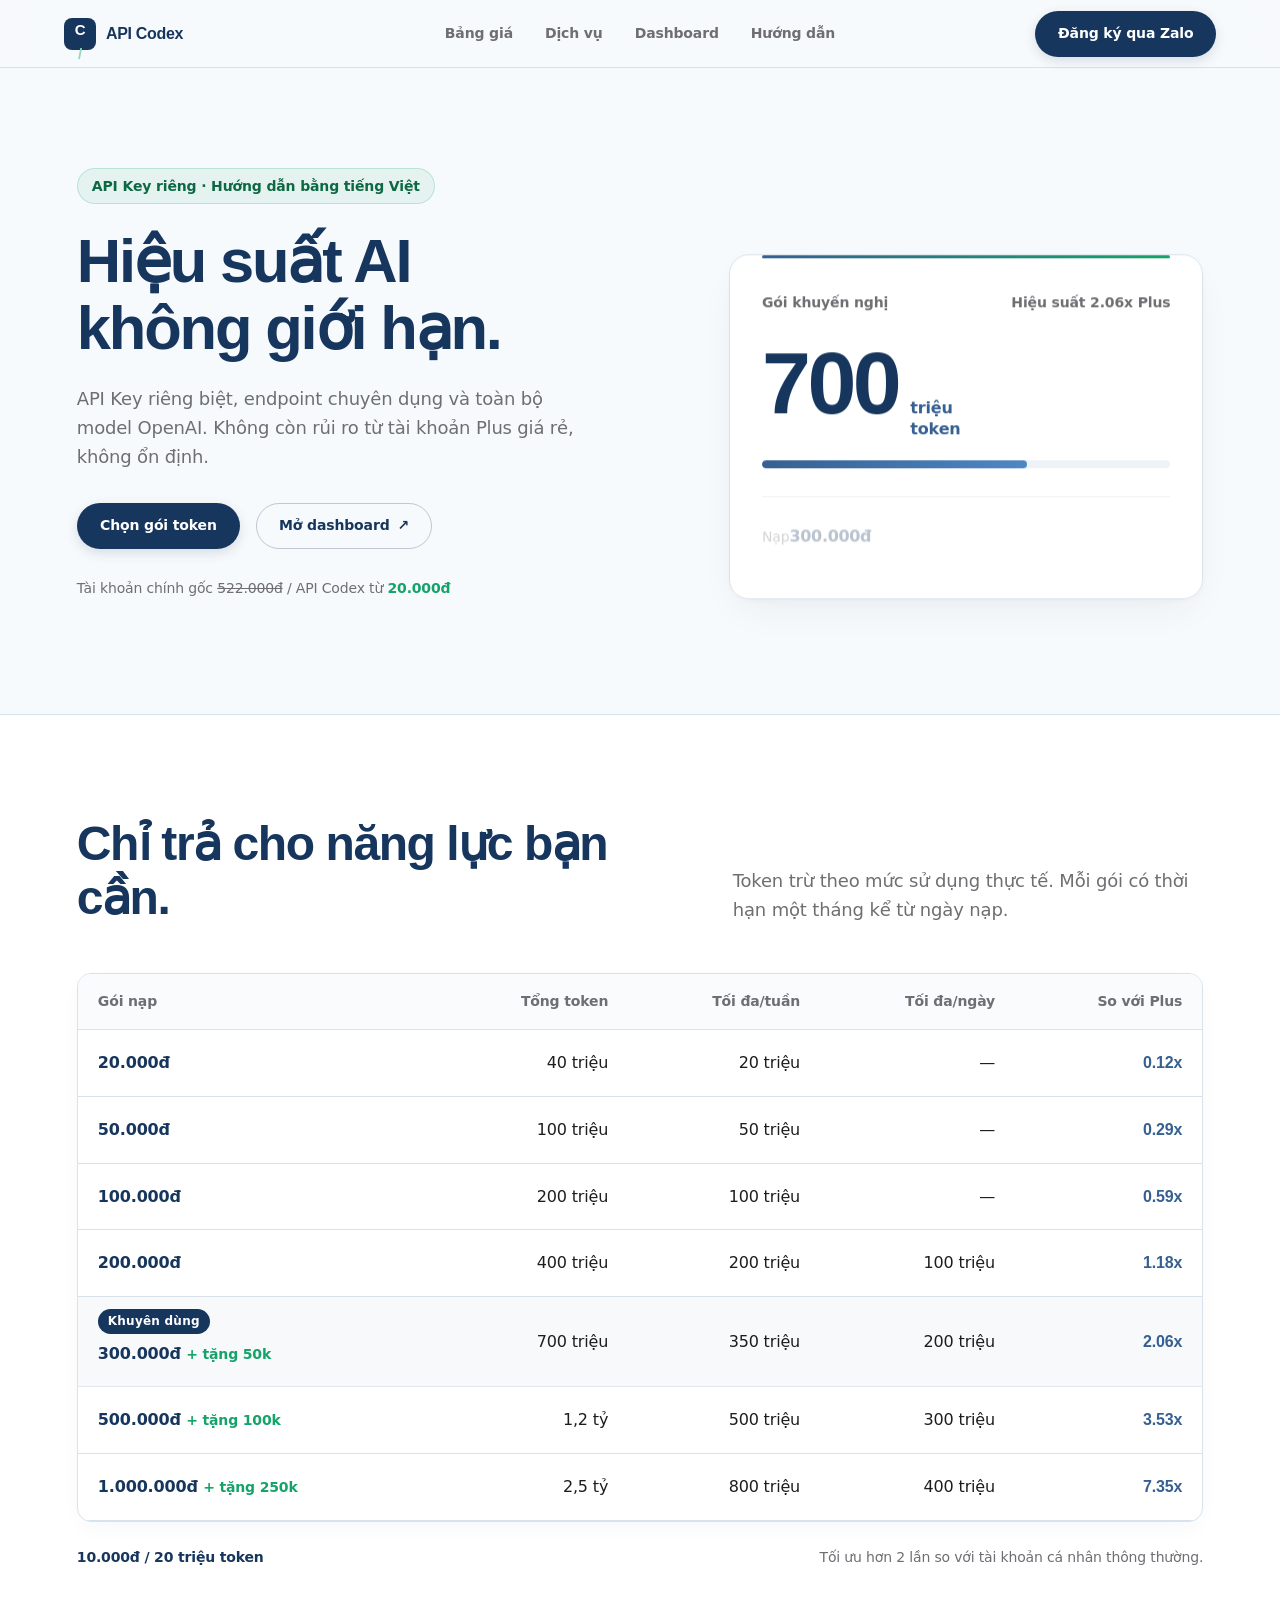
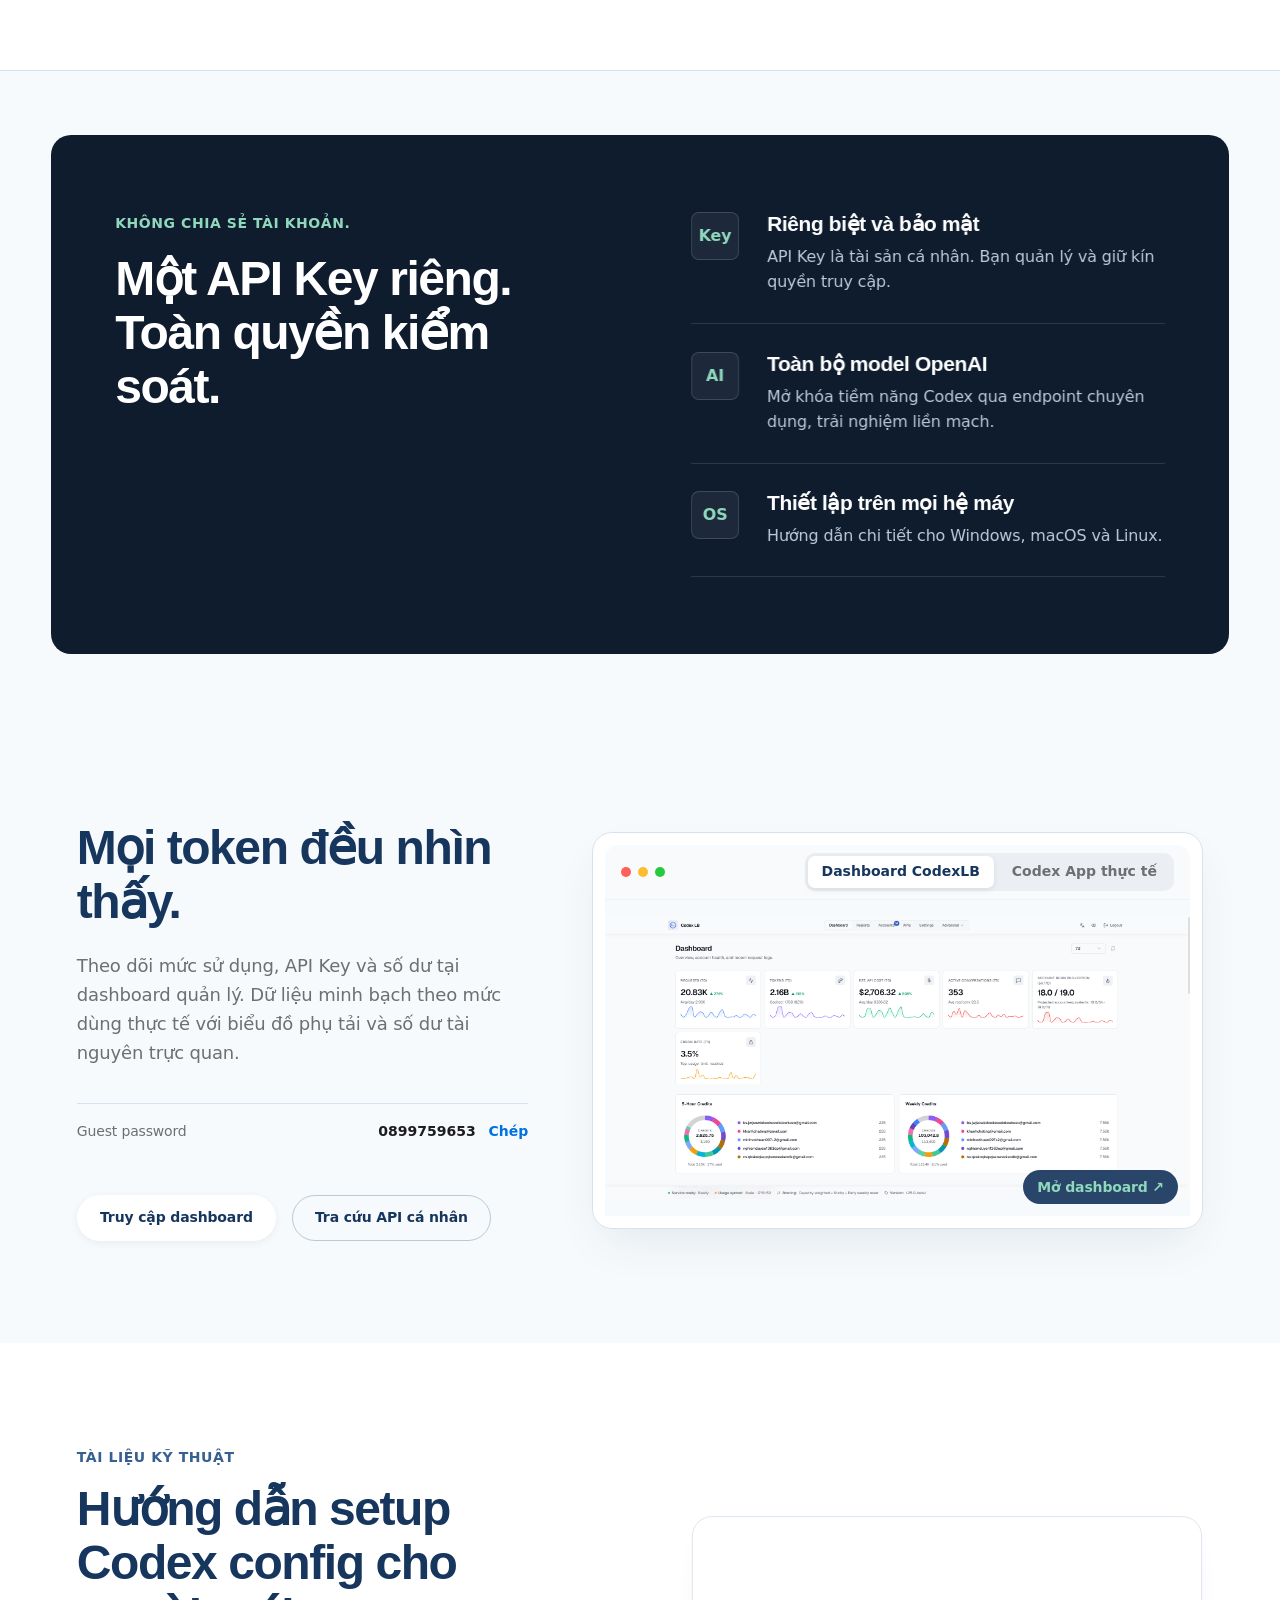
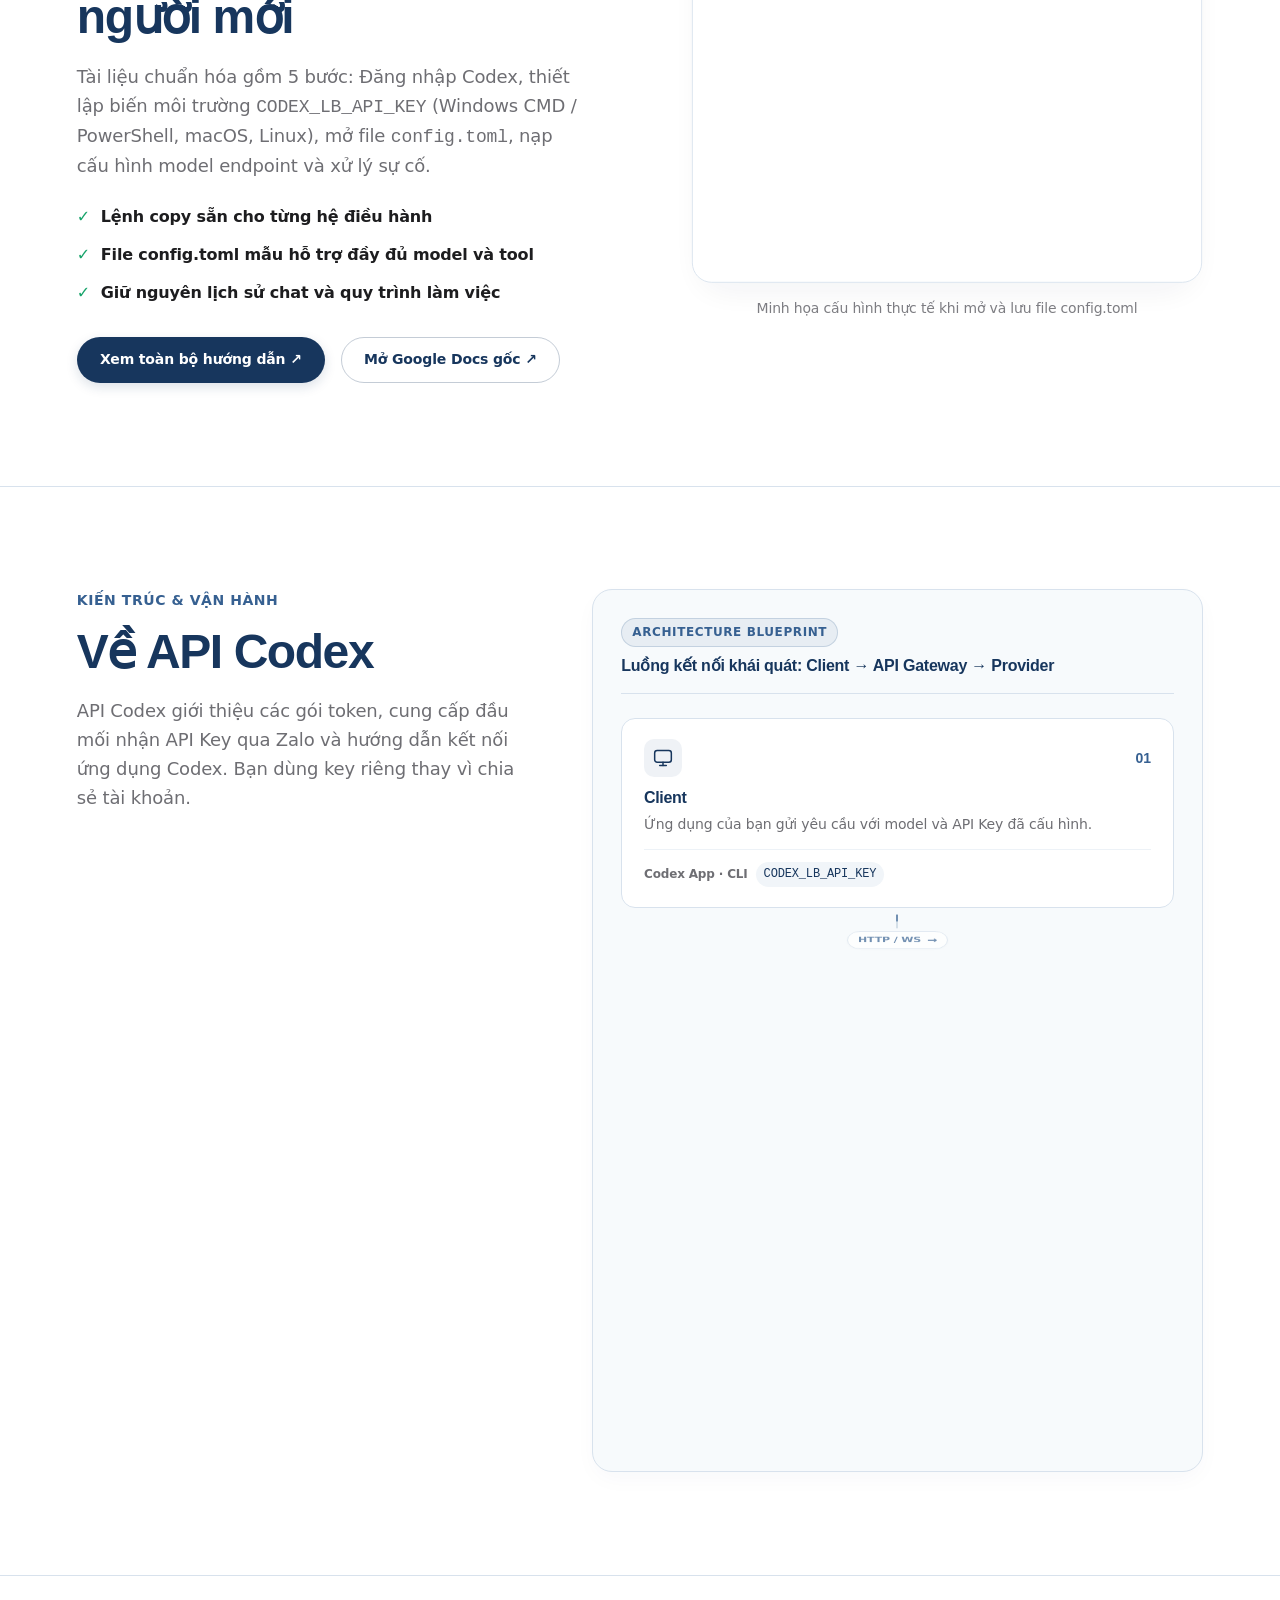
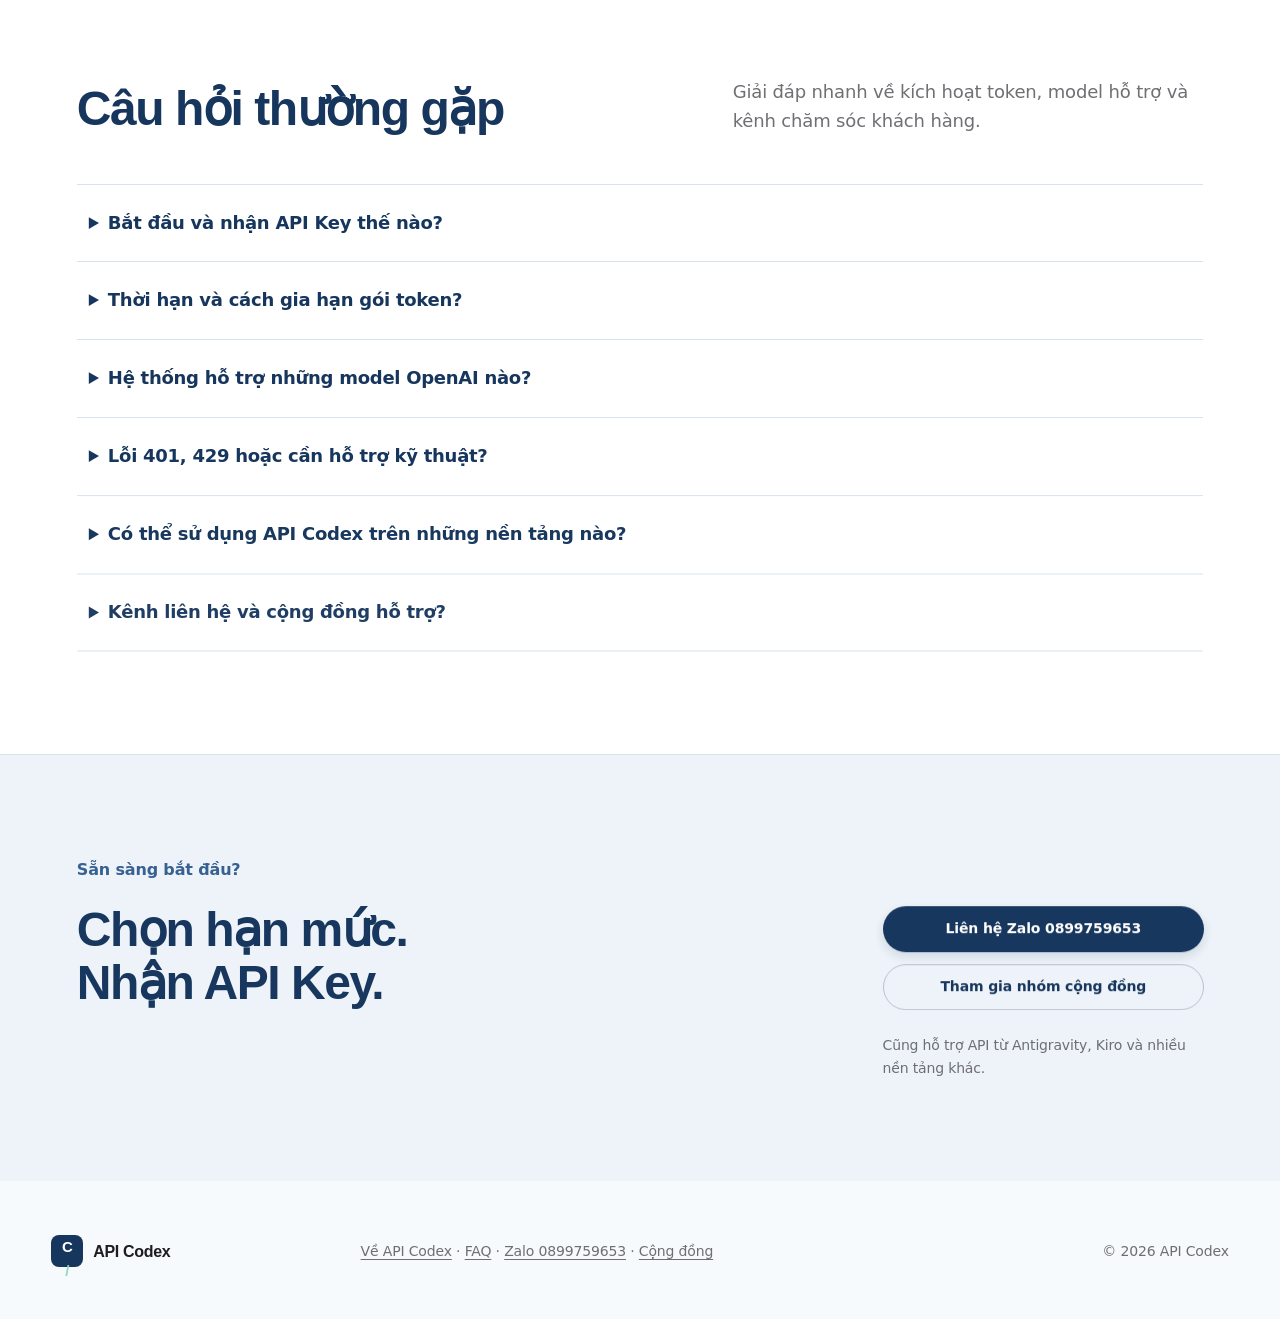
==== commit 541fc598: "Upgrade site with GSAP and ScrollTrigger animations, Apple-level micro-interactions, and parallax ef" ====
--- a/index.html
+++ b/index.html
@@ -16,7 +16,7 @@
   <meta name="twitter:description" content="API Key riêng biệt, endpoint chuyên dụng hỗ trợ toàn bộ model OpenAI với chi phí tối ưu từ 10.000đ cho 20 triệu token.">
   <meta name="twitter:image" content="https://apicodex.netlify.app/assets/document-1.png">
   <title>API Codex — Hiệu suất không giới hạn</title>
-  <link rel="stylesheet" href="styles.css?v=20260912-apple1">
+  <link rel="stylesheet" href="styles.css?v=20260913-gsap1">
   <link rel="icon" href="data:image/svg+xml,%3Csvg xmlns='http://www.w3.org/2000/svg' viewBox='0 0 64 64'%3E%3Ccircle cx='32' cy='32' r='32' fill='%2317365d'/%3E%3Ctext x='32' y='43' text-anchor='middle' font-family='-apple-system,system-ui,sans-serif' font-size='34' font-weight='700' fill='white'%3EC%3C/text%3E%3C/svg%3E">
   <script type="application/ld+json">
   {
@@ -296,6 +296,8 @@
     <p><a href="#gioi-thieu">Về API Codex</a> · <a href="#faq">FAQ</a> · <a href="https://zalo.me/0899759653" target="_blank" rel="noopener">Zalo 0899759653</a> · <a href="https://zalo.me/g/g6anmyvrd019pvgnmpe6" target="_blank" rel="noopener">Cộng đồng</a></p>
     <span>© 2026 API Codex</span>
   </footer>
-  <script src="script.js?v=20260912-apple1"></script>
+  <script src="assets/gsap.min.js"></script>
+  <script src="assets/ScrollTrigger.min.js"></script>
+  <script src="script.js?v=20260913-gsap1"></script>
 </body>
 </html>
--- a/styles.css
+++ b/styles.css
@@ -1,3 +1,4 @@
+/* API Codex - Modern Apple Aesthetic & GSAP Optimized Styles */
 :root {
   --paper: #f7fafc;
   --white: #ffffff;
@@ -194,6 +195,7 @@
   letter-spacing: -0.01em;
   cursor: pointer;
   transition: transform .2s cubic-bezier(0.16, 1, 0.3, 1), background-color .2s ease, border-color .2s ease, box-shadow .2s ease;
+  will-change: transform;
 }
 .button:hover { transform: scale(1.015); }
 .button:active { transform: scale(0.985); }
@@ -256,6 +258,7 @@
   border-radius: var(--radius-lg);
   box-shadow: 0 16px 40px -12px rgba(23, 54, 93, 0.08), 0 2px 8px rgba(23, 54, 93, 0.03);
   transition: transform .35s cubic-bezier(0.16, 1, 0.3, 1), box-shadow .35s cubic-bezier(0.16, 1, 0.3, 1);
+  will-change: transform;
 }
 .hero-meter:hover {
   transform: translateY(-3px);
@@ -314,7 +317,6 @@
   height: 100%;
   border-radius: var(--radius-pill);
   background: linear-gradient(90deg, var(--blue), #4f87c4);
-  animation: meter 1s cubic-bezier(.16,1,.3,1) both;
 }
 .meter-data {
   display: grid;
@@ -453,6 +455,7 @@
   padding: 28px 0;
   border-bottom: 1px solid rgba(255, 255, 255, 0.12);
   transition: transform .25s ease;
+  will-change: transform;
 }
 .service-list article:hover { transform: translateX(4px); }
 .service-list article:first-child { padding-top: 0; }
@@ -518,6 +521,7 @@
   border: 1px solid var(--line);
   border-radius: var(--radius-lg);
   box-shadow: 0 20px 48px -12px rgba(23, 54, 93, 0.1);
+  will-change: transform;
 }
 .window-bar {
   min-height: 42px;
@@ -710,6 +714,7 @@
   border-radius: var(--radius-md);
   padding: 20px 22px;
   transition: transform .25s cubic-bezier(0.16, 1, 0.3, 1), box-shadow .25s cubic-bezier(0.16, 1, 0.3, 1), border-color .25s ease;
+  will-change: transform;
 }
 .arch-node:hover, .arch-node.is-active {
   transform: translateY(-2px);
@@ -730,6 +735,7 @@
   background: rgba(54, 96, 145, 0.08);
   border-radius: 10px;
   color: var(--navy);
+  transition: transform .25s ease;
 }
 .node-icon { width: 20px; height: 20px; }
 .flow-step {
@@ -777,6 +783,7 @@
   align-items: center;
   justify-content: center;
   padding: 8px 0;
+  will-change: transform;
 }
 .connector-track {
   width: 2px;
@@ -971,6 +978,7 @@
   border-radius: var(--radius-md);
   box-shadow: 0 4px 16px -4px rgba(23, 54, 93, 0.04);
   min-width: 0;
+  will-change: transform;
 }
 .step-num {
   font-family: var(--display);
@@ -1324,16 +1332,6 @@
 }
 .copy-toast.visible { opacity: 1; transform: translate(-50%, 0); }
 
-.reveal-item {
-  opacity: 0;
-  transform: translateY(16px);
-  transition: opacity .6s cubic-bezier(0.16, 1, 0.3, 1), transform .6s cubic-bezier(0.16, 1, 0.3, 1);
-}
-.reveal-item.is-visible {
-  opacity: 1;
-  transform: translateY(0);
-}
-
 p, .setup-notice ul { max-width: 75ch; }
 button, .site-header nav, .sidebar-nav, .meter-data, th { line-height: var(--leading-ui); }
 
@@ -1345,10 +1343,6 @@
   *, *::before, *::after {
     animation: none !important;
     transition: none !important;
-  }
-  .reveal-item {
-    opacity: 1 !important;
-    transform: none !important;
   }
 }
 
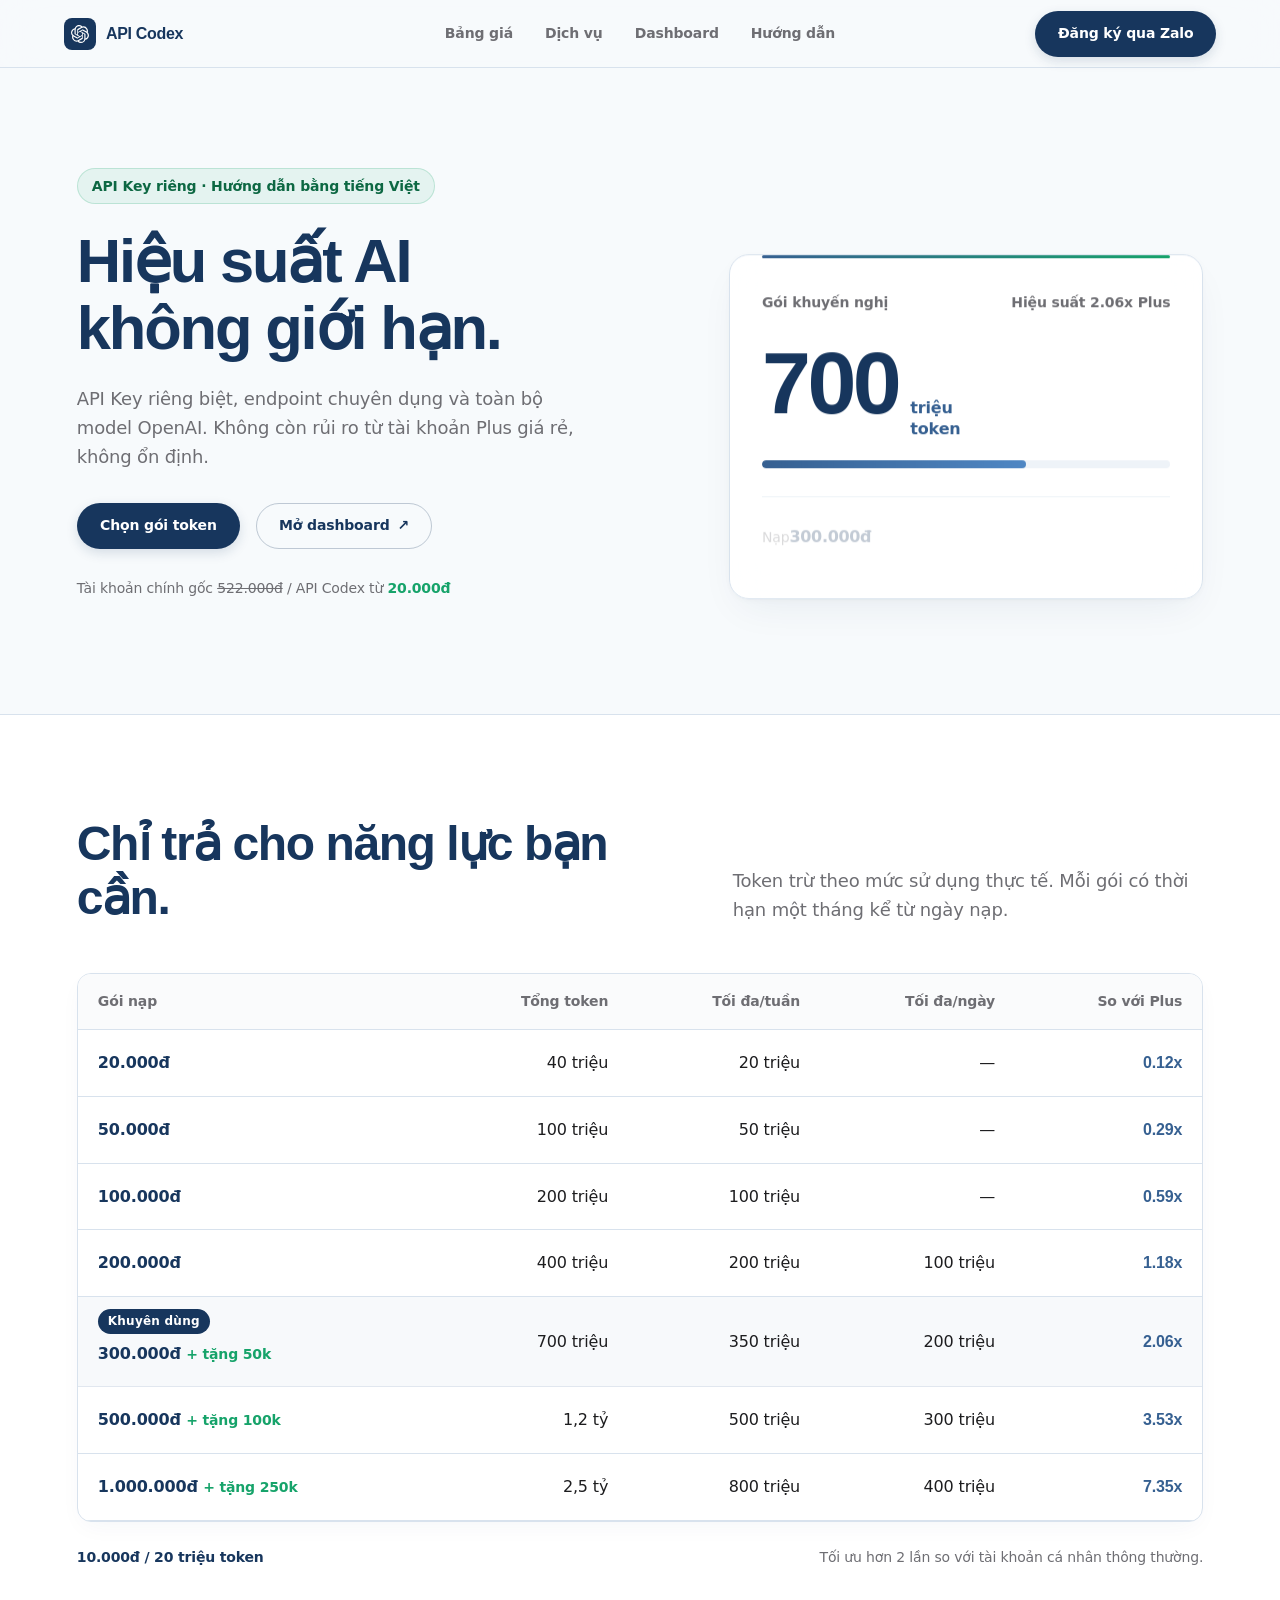
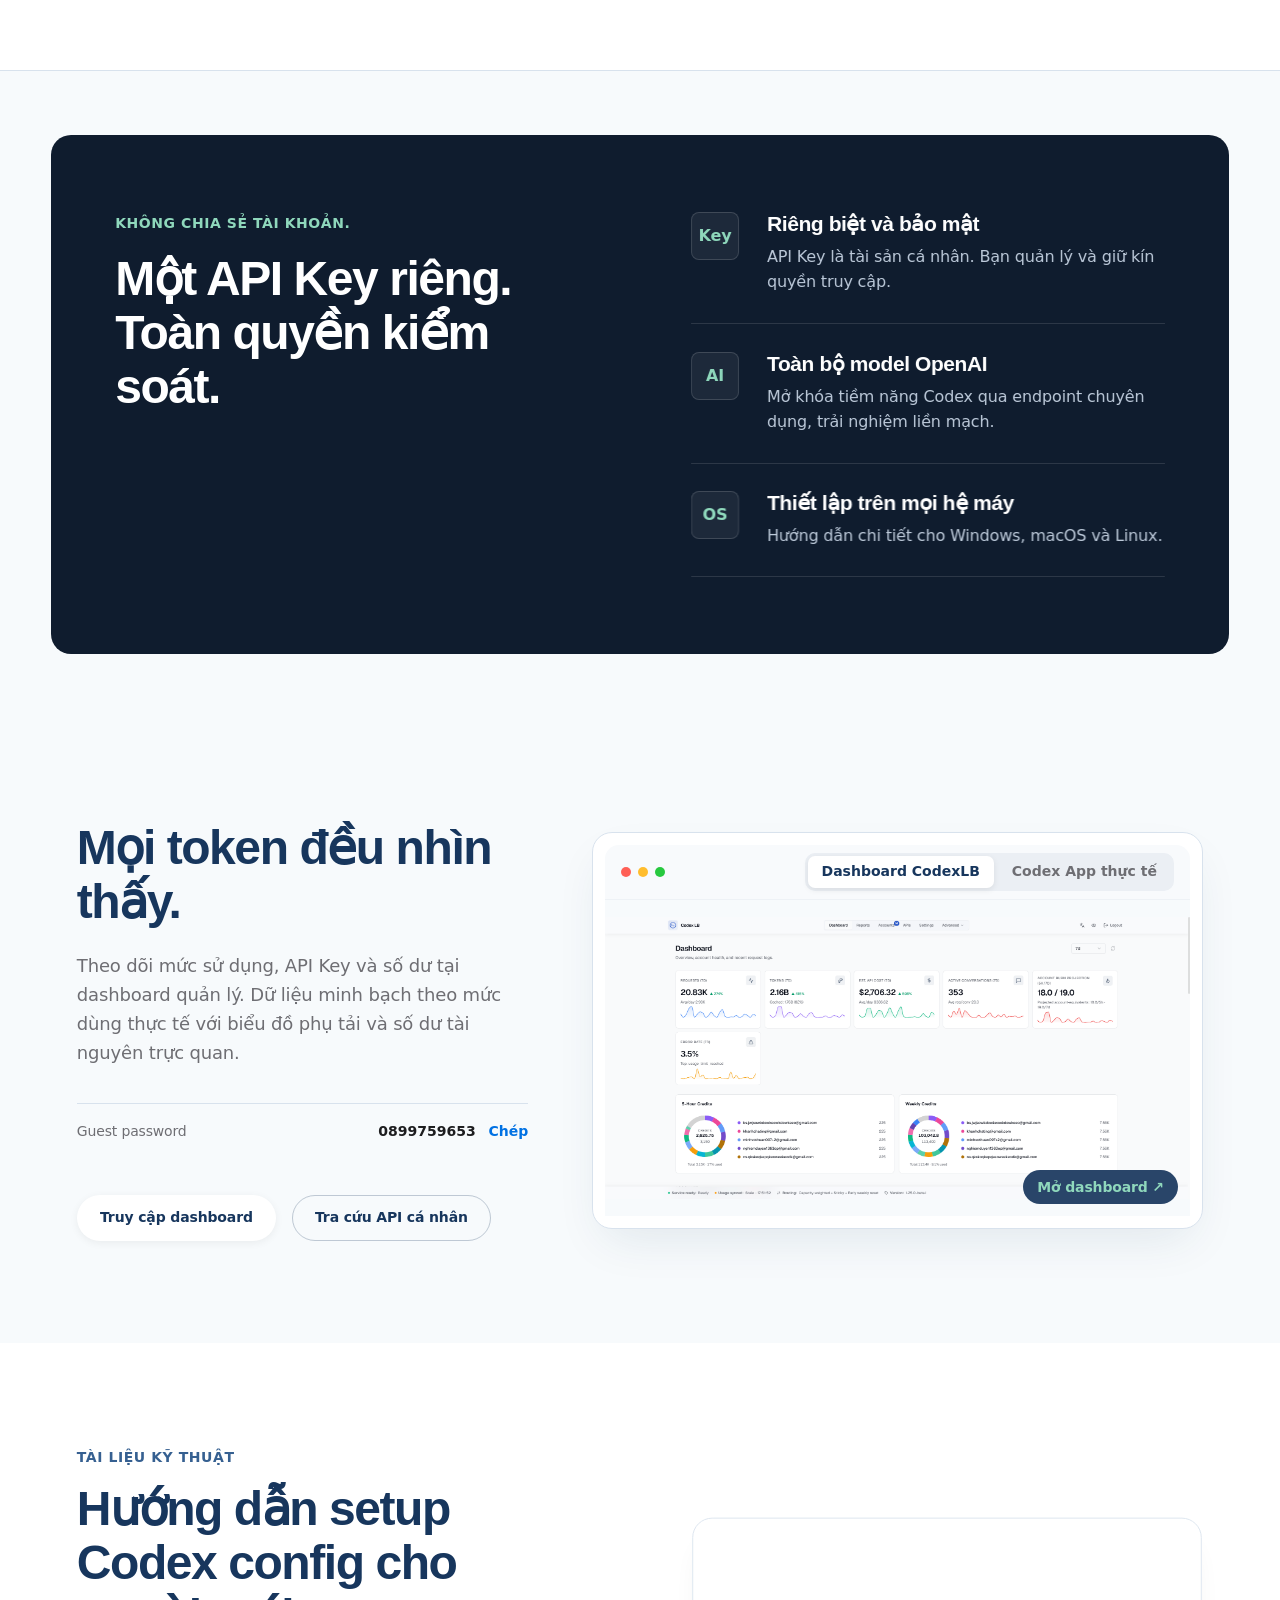
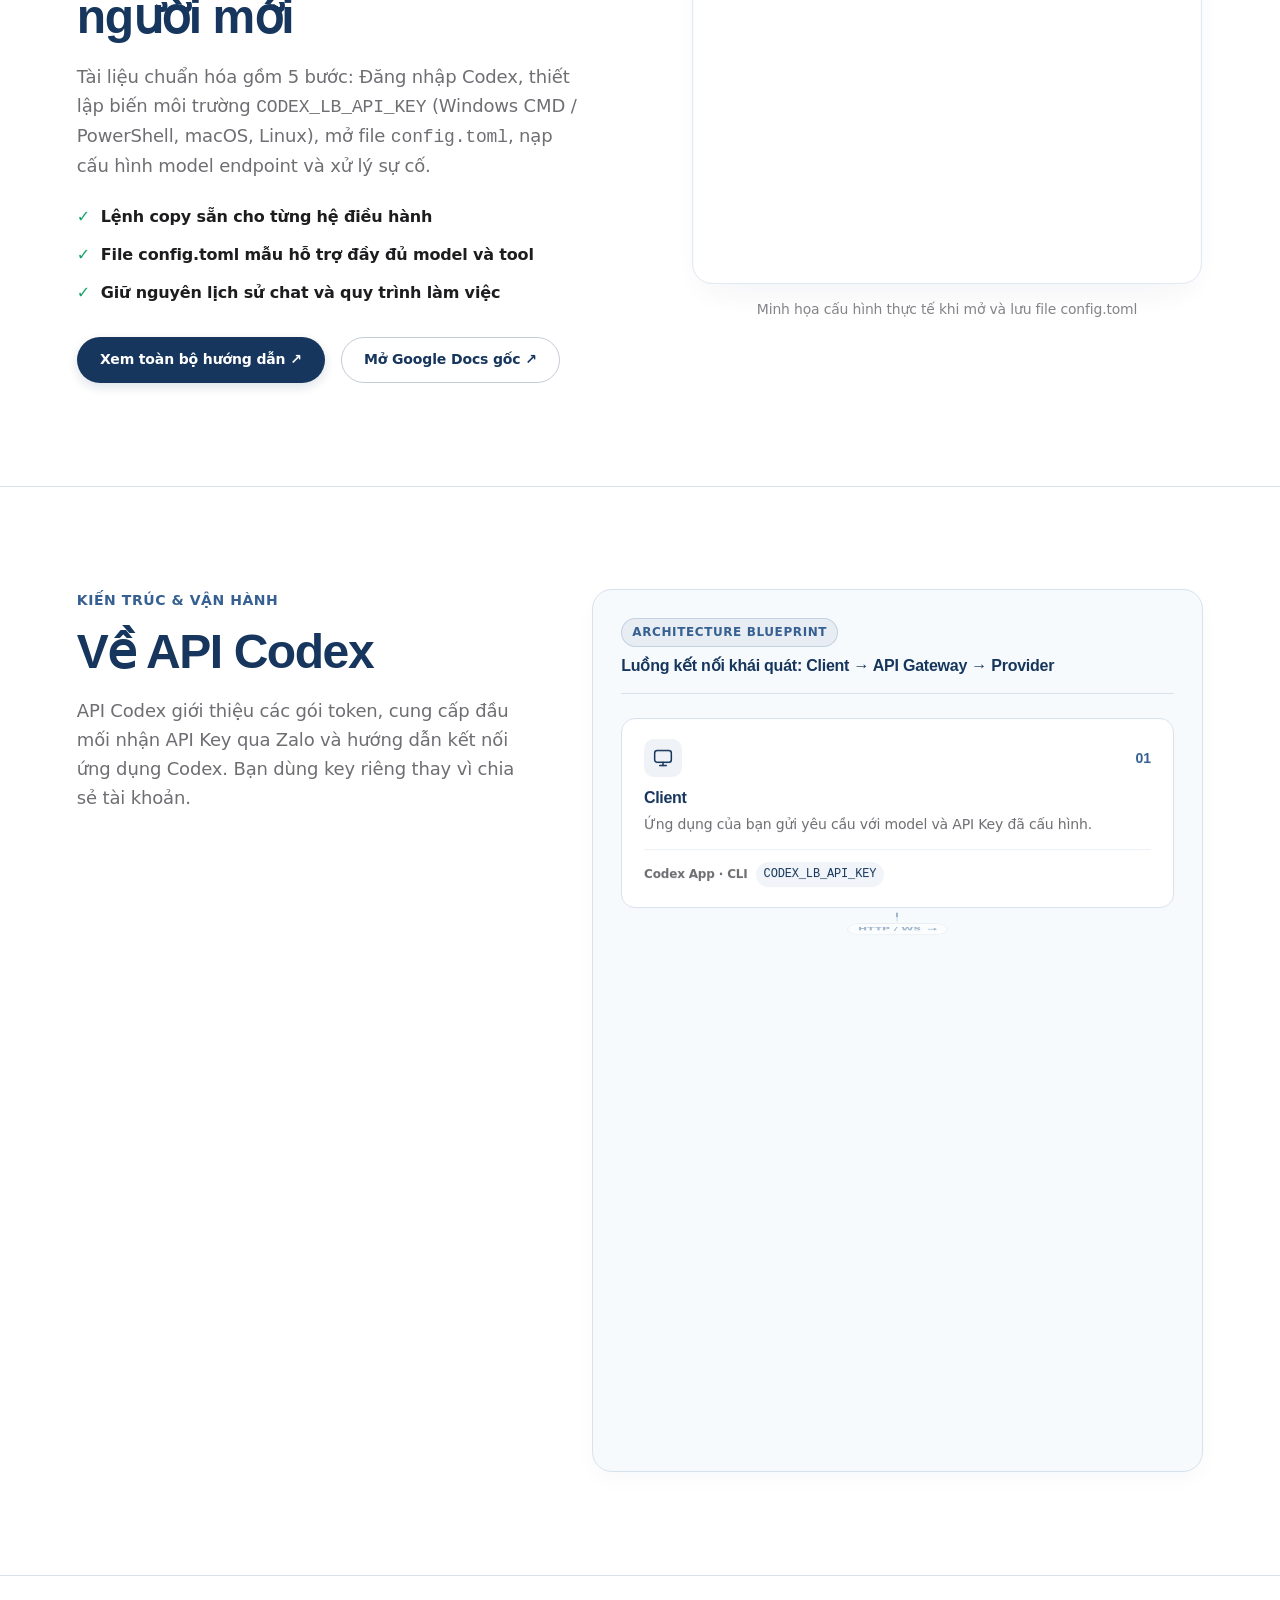
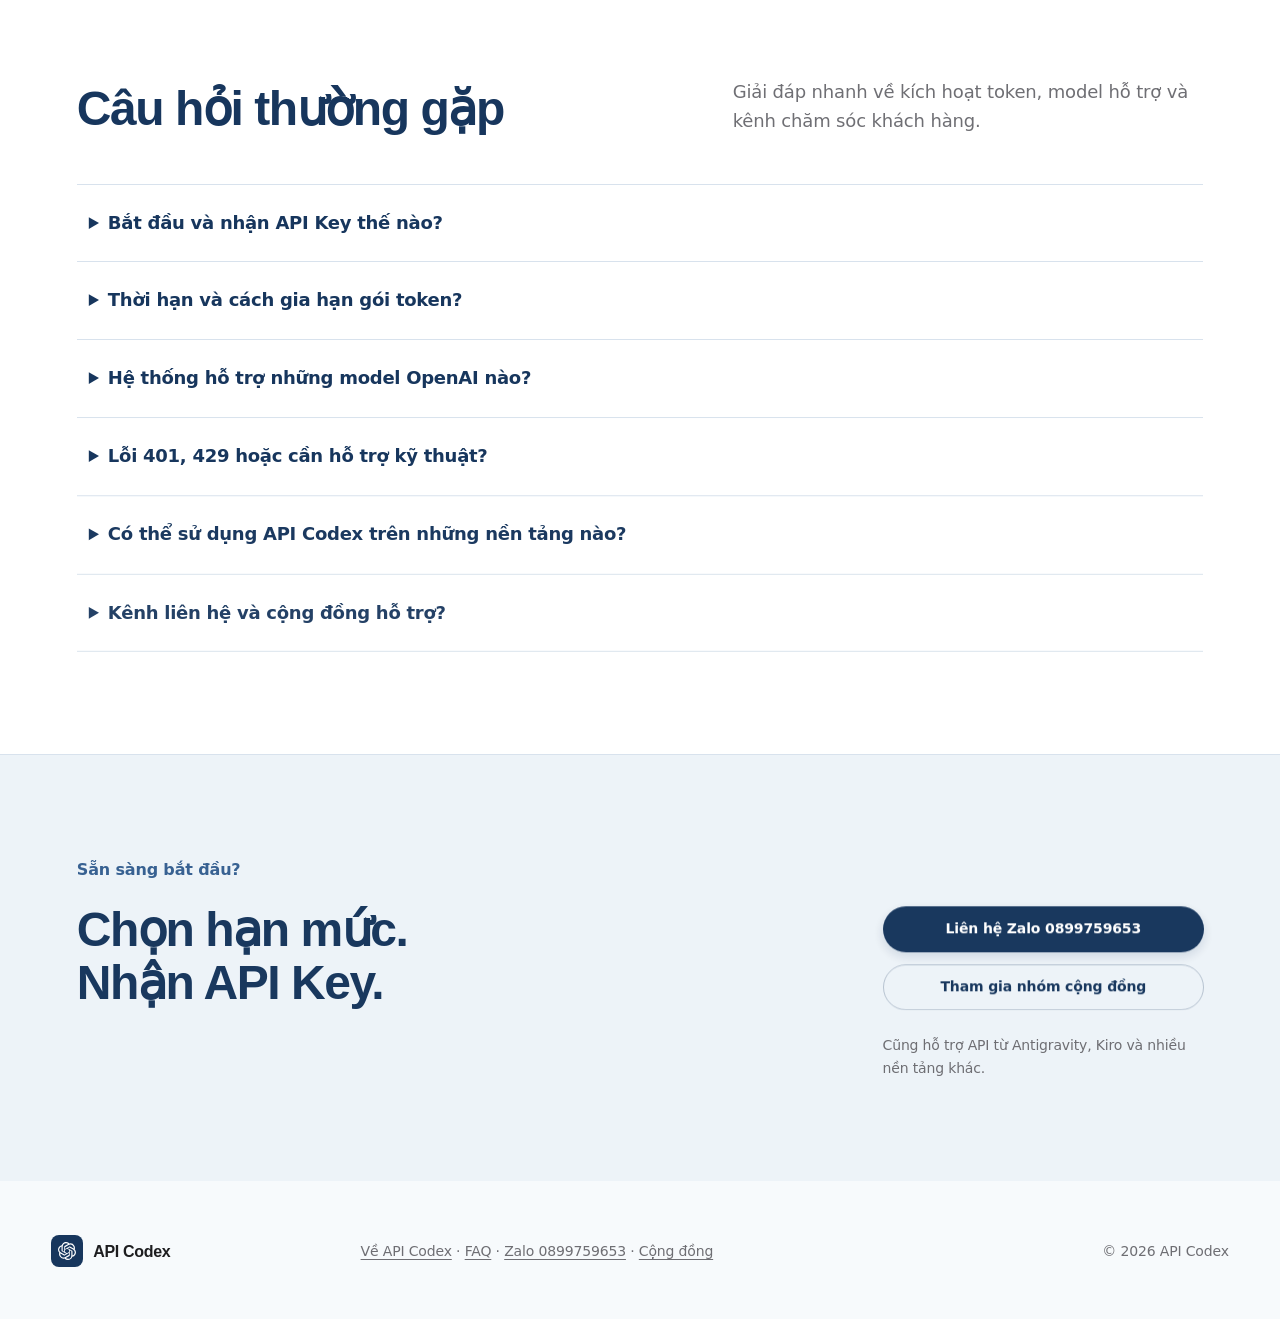
==== commit 9526c730: "Update brand icon from C logo to OpenAI spiral logo across header, footer, and favicon" ====
--- a/index.html
+++ b/index.html
@@ -17,7 +17,7 @@
   <meta name="twitter:image" content="https://apicodex.netlify.app/assets/document-1.png">
   <title>API Codex — Hiệu suất không giới hạn</title>
   <link rel="stylesheet" href="styles.css?v=20260913-gsap1">
-  <link rel="icon" href="data:image/svg+xml,%3Csvg xmlns='http://www.w3.org/2000/svg' viewBox='0 0 64 64'%3E%3Ccircle cx='32' cy='32' r='32' fill='%2317365d'/%3E%3Ctext x='32' y='43' text-anchor='middle' font-family='-apple-system,system-ui,sans-serif' font-size='34' font-weight='700' fill='white'%3EC%3C/text%3E%3C/svg%3E">
+  <link rel="icon" href="assets/openai-logo.svg" type="image/svg+xml">
   <script type="application/ld+json">
   {
     "@context": "https://schema.org",
@@ -32,7 +32,11 @@
   <a class="skip-link" href="#top">Đến nội dung chính</a>
   <header class="site-header">
     <a class="brand" href="#top" aria-label="API Codex — về đầu trang">
-      <span class="brand-mark" aria-hidden="true">C<span>/</span></span>
+      <span class="brand-mark" aria-hidden="true">
+        <svg class="brand-icon" viewBox="0 0 24 24" width="18" height="18" fill="currentColor">
+          <path d="M22.2819 9.8211a5.9847 5.9847 0 0 0-.5157-4.9108 6.0462 6.0462 0 0 0-6.5098-2.9A6.0651 6.0651 0 0 0 4.9807 4.1818a5.9847 5.9847 0 0 0-3.9977 2.9 6.0462 6.0462 0 0 0 .7427 7.0966 5.98 5.98 0 0 0 .511 4.9107 6.051 6.051 0 0 0 6.5146 2.9001A5.9847 5.9847 0 0 0 13.2599 24a6.0557 6.0557 0 0 0 5.7718-4.2058 5.9894 5.9894 0 0 0 3.9977-2.9001 6.0557 6.0557 0 0 0-.7475-7.0729zm-9.022 12.6081a4.4755 4.4755 0 0 1-2.8764-1.0408l.1419-.0804 4.7783-2.7582a.7948.7948 0 0 0 .3927-.6813v-6.7369l2.02 1.1686a.071.071 0 0 1 .038.052v5.5826a4.504 4.504 0 0 1-4.4945 4.4944zm-9.6607-4.1254a4.4708 4.4708 0 0 1-.5346-3.0137l.142.0852 4.783 2.7582a.7712.7712 0 0 0 .7806 0l5.8428-3.3685v2.3324a.0804.0804 0 0 1-.0332.0615L9.74 19.9502a4.4992 4.4992 0 0 1-6.1408-1.6464zM2.3408 7.8956a4.485 4.485 0 0 1 2.3655-1.9728V11.6a.7664.7664 0 0 0 .3879.6765l5.8144 3.3543-2.0201 1.1685a.0757.0757 0 0 1-.071 0l-4.8303-2.7865A4.504 4.504 0 0 1 2.3408 7.872zm16.5963 3.8558L13.1038 8.364 15.1192 7.2a.0757.0757 0 0 1 .071 0l4.8303 2.7913a4.4944 4.4944 0 0 1-.6765 8.1042v-5.6772a.79.79 0 0 0-.407-.6667zm2.0107-3.0231l-.142-.0852-4.7735-2.7818a.7759.7759 0 0 0-.7854 0L9.409 9.2297V6.8974a.0662.0662 0 0 1 .0284-.0615l4.8303-2.7866a4.4992 4.4992 0 0 1 6.6802 4.66zM8.3065 12.863l-2.02-1.1638a.0804.0804 0 0 1-.038-.0567V6.0742a4.4992 4.4992 0 0 1 7.3757-3.4537l-.142.0805L8.704 5.459a.7948.7948 0 0 0-.3927.6813zm1.0976-2.3654l2.602-1.4998 2.6069 1.4998v2.9994l-2.5974 1.4997-2.6067-1.4997Z"/>
+        </svg>
+      </span>
       <span>API Codex</span>
     </a>
     <nav id="primary-nav" aria-label="Điều hướng chính">
@@ -290,7 +294,11 @@
 
   <footer>
     <a class="brand" href="#top">
-      <span class="brand-mark" aria-hidden="true">C<span>/</span></span>
+      <span class="brand-mark" aria-hidden="true">
+        <svg class="brand-icon" viewBox="0 0 24 24" width="18" height="18" fill="currentColor">
+          <path d="M22.2819 9.8211a5.9847 5.9847 0 0 0-.5157-4.9108 6.0462 6.0462 0 0 0-6.5098-2.9A6.0651 6.0651 0 0 0 4.9807 4.1818a5.9847 5.9847 0 0 0-3.9977 2.9 6.0462 6.0462 0 0 0 .7427 7.0966 5.98 5.98 0 0 0 .511 4.9107 6.051 6.051 0 0 0 6.5146 2.9001A5.9847 5.9847 0 0 0 13.2599 24a6.0557 6.0557 0 0 0 5.7718-4.2058 5.9894 5.9894 0 0 0 3.9977-2.9001 6.0557 6.0557 0 0 0-.7475-7.0729zm-9.022 12.6081a4.4755 4.4755 0 0 1-2.8764-1.0408l.1419-.0804 4.7783-2.7582a.7948.7948 0 0 0 .3927-.6813v-6.7369l2.02 1.1686a.071.071 0 0 1 .038.052v5.5826a4.504 4.504 0 0 1-4.4945 4.4944zm-9.6607-4.1254a4.4708 4.4708 0 0 1-.5346-3.0137l.142.0852 4.783 2.7582a.7712.7712 0 0 0 .7806 0l5.8428-3.3685v2.3324a.0804.0804 0 0 1-.0332.0615L9.74 19.9502a4.4992 4.4992 0 0 1-6.1408-1.6464zM2.3408 7.8956a4.485 4.485 0 0 1 2.3655-1.9728V11.6a.7664.7664 0 0 0 .3879.6765l5.8144 3.3543-2.0201 1.1685a.0757.0757 0 0 1-.071 0l-4.8303-2.7865A4.504 4.504 0 0 1 2.3408 7.872zm16.5963 3.8558L13.1038 8.364 15.1192 7.2a.0757.0757 0 0 1 .071 0l4.8303 2.7913a4.4944 4.4944 0 0 1-.6765 8.1042v-5.6772a.79.79 0 0 0-.407-.6667zm2.0107-3.0231l-.142-.0852-4.7735-2.7818a.7759.7759 0 0 0-.7854 0L9.409 9.2297V6.8974a.0662.0662 0 0 1 .0284-.0615l4.8303-2.7866a4.4992 4.4992 0 0 1 6.6802 4.66zM8.3065 12.863l-2.02-1.1638a.0804.0804 0 0 1-.038-.0567V6.0742a4.4992 4.4992 0 0 1 7.3757-3.4537l-.142.0805L8.704 5.459a.7948.7948 0 0 0-.3927.6813zm1.0976-2.3654l2.602-1.4998 2.6069 1.4998v2.9994l-2.5974 1.4997-2.6067-1.4997Z"/>
+        </svg>
+      </span>
       <span>API Codex</span>
     </a>
     <p><a href="#gioi-thieu">Về API Codex</a> · <a href="#faq">FAQ</a> · <a href="https://zalo.me/0899759653" target="_blank" rel="noopener">Zalo 0899759653</a> · <a href="https://zalo.me/g/g6anmyvrd019pvgnmpe6" target="_blank" rel="noopener">Cộng đồng</a></p>
--- a/styles.css
+++ b/styles.css
@@ -89,11 +89,18 @@
   background: var(--navy);
   color: #fff;
   border-radius: var(--radius-sm);
-  font-family: var(--display);
-  font-size: 0.9375rem;
-  font-weight: 800;
-}
-.brand-mark span { color: #8fd8bc; }
+  flex-shrink: 0;
+  transition: transform .25s ease, background-color .25s ease;
+}
+.brand:hover .brand-mark {
+  transform: rotate(30deg) scale(1.04);
+  background: var(--blue);
+}
+.brand-icon {
+  display: block;
+  width: 18px;
+  height: 18px;
+}
 .site-header nav {
   display: flex;
   gap: 32px;
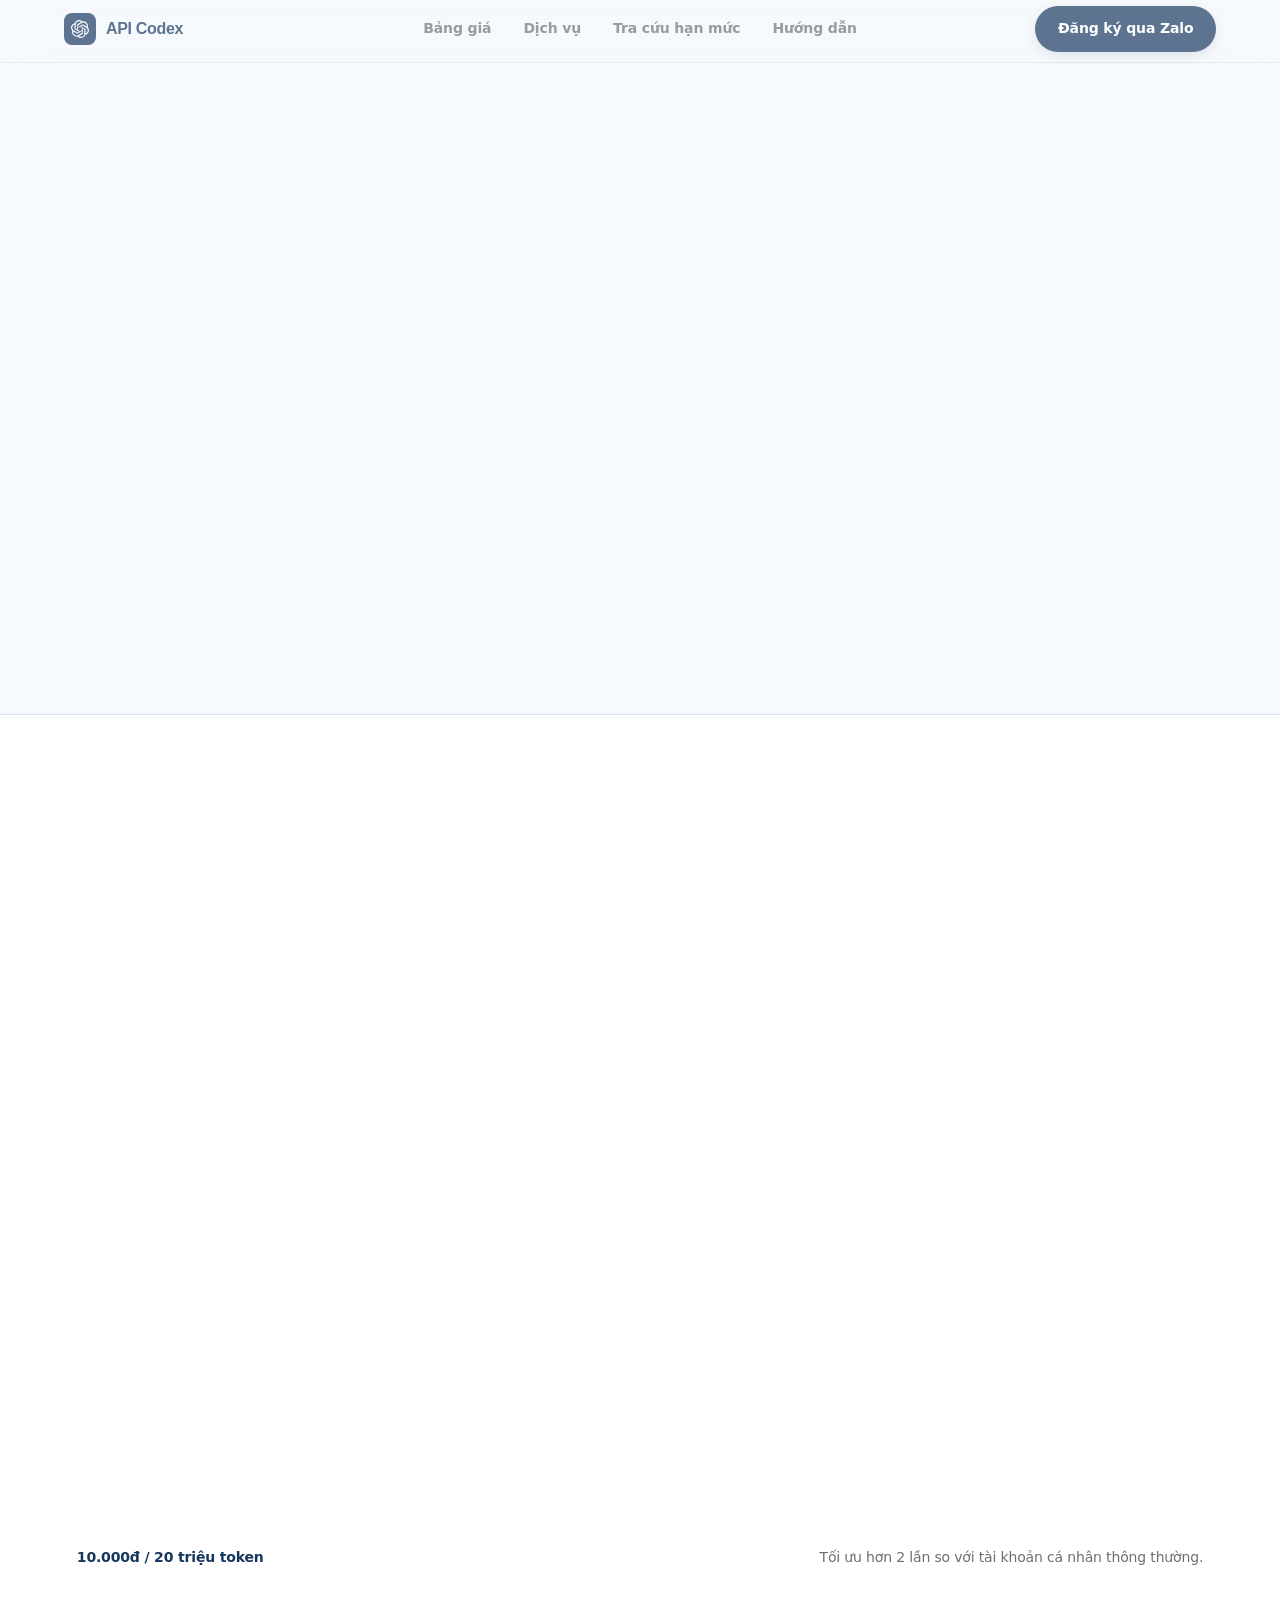
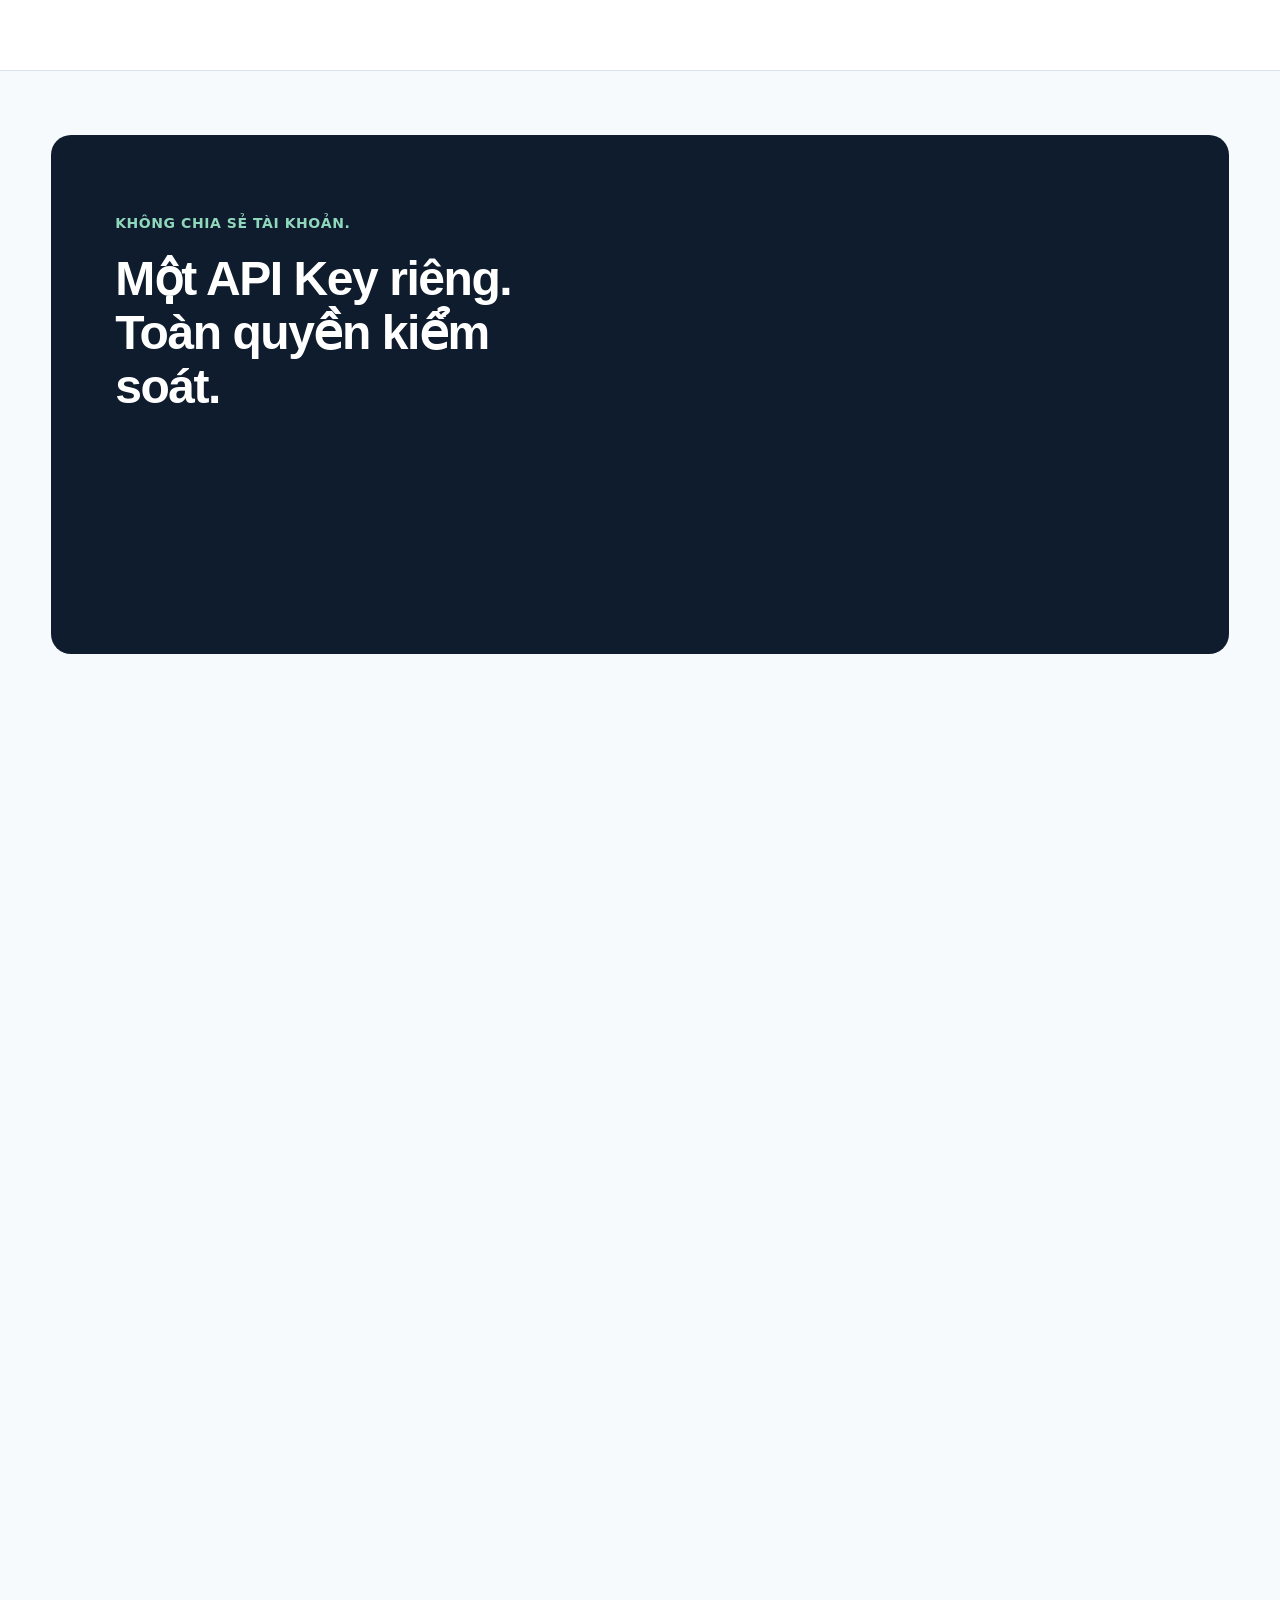
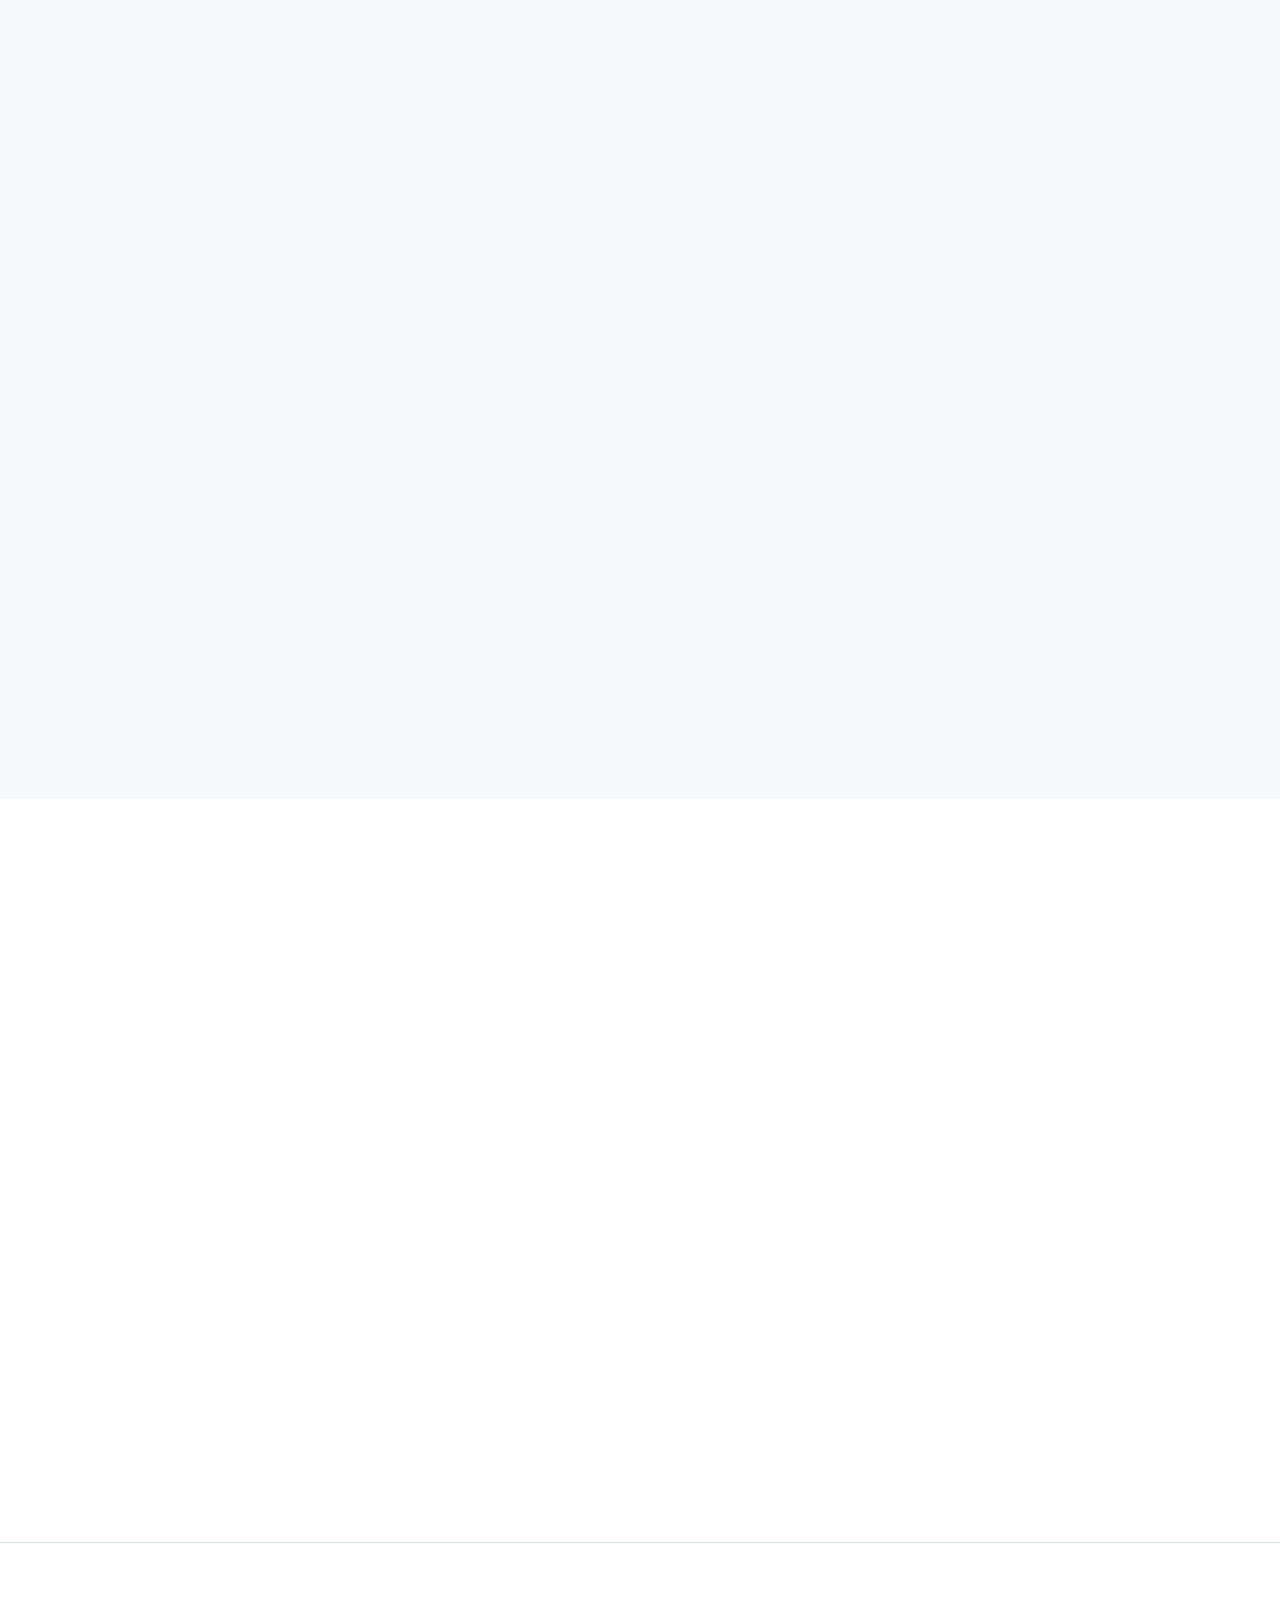
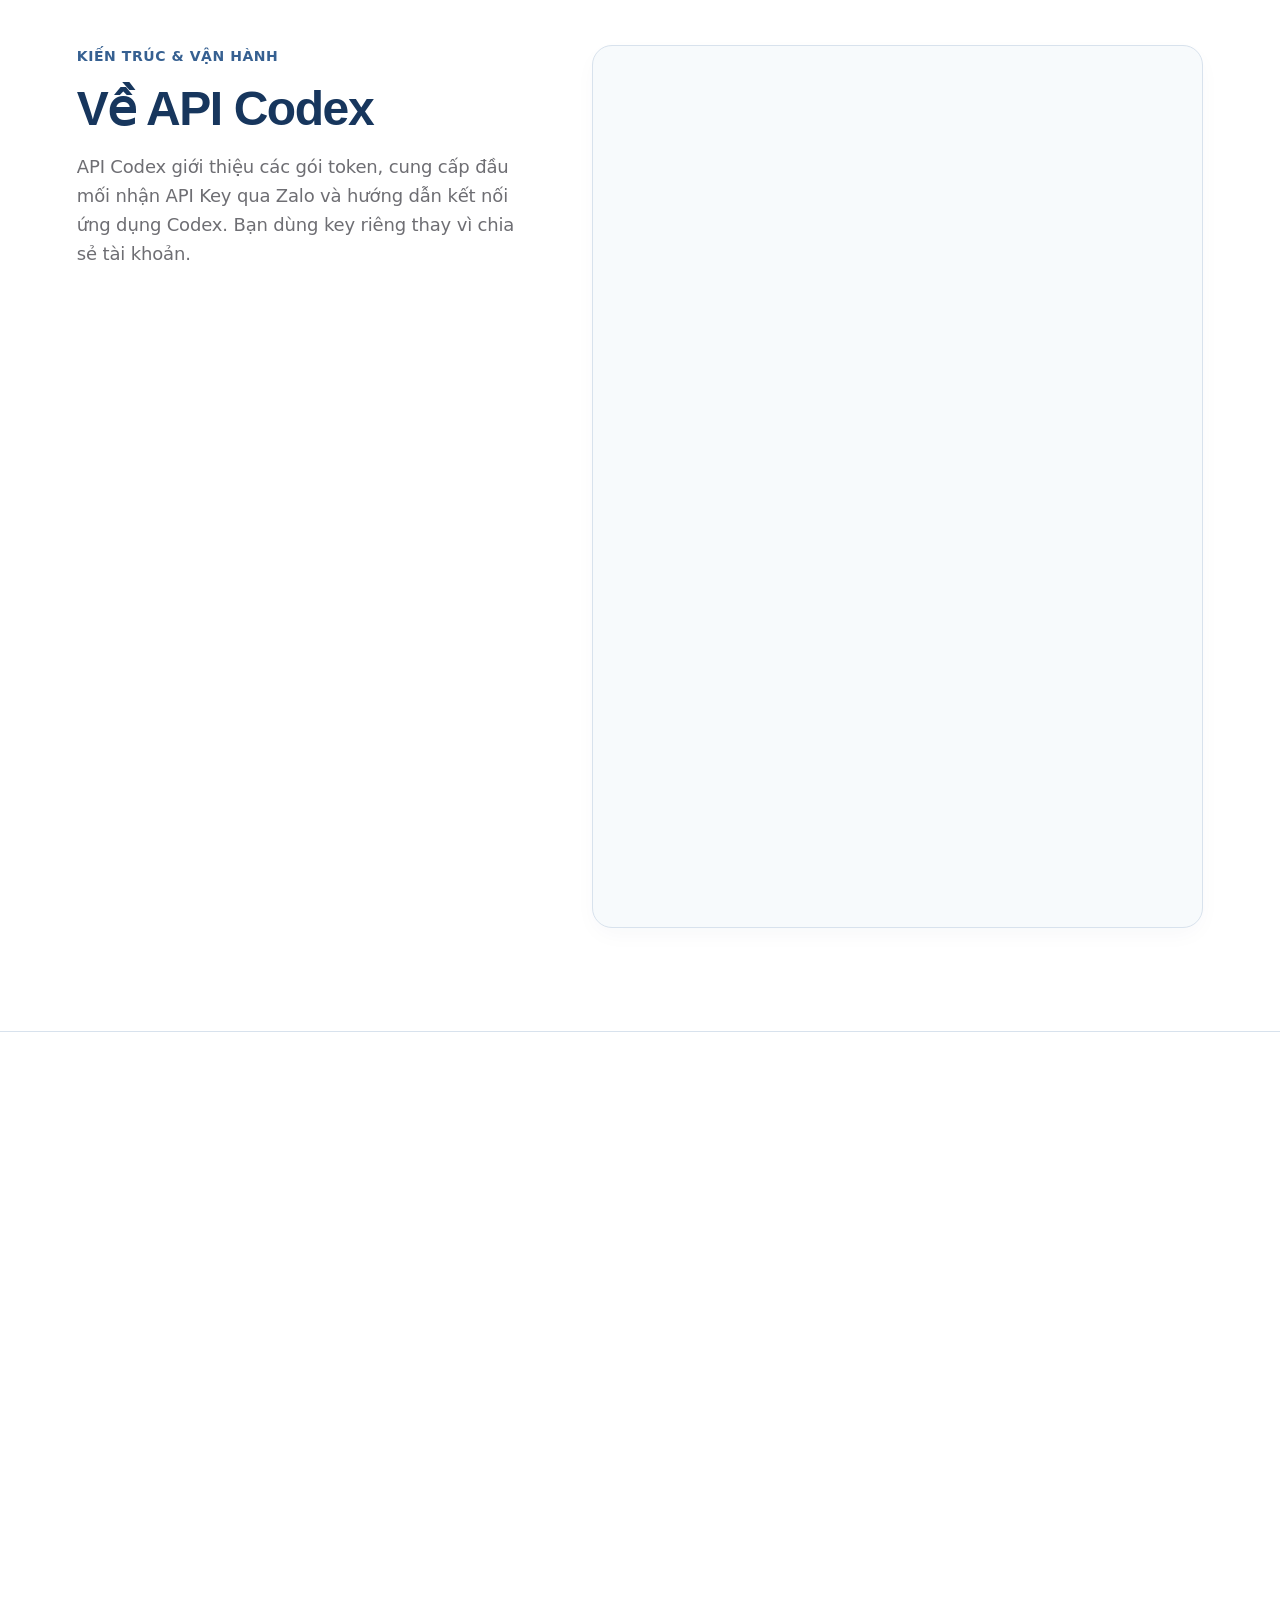
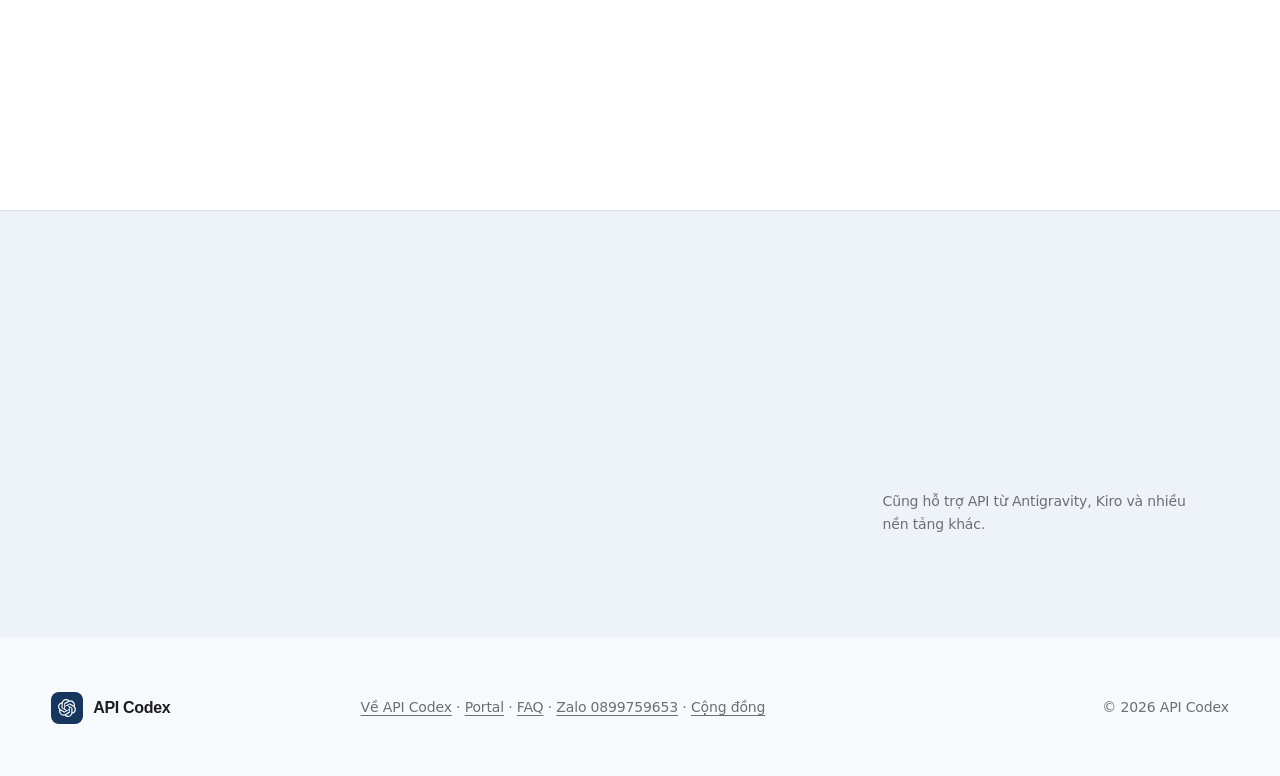
==== commit 65181b07: "feat: migrate to self-service portal on port 2456 and update quota flow" ====
--- a/index.html
+++ b/index.html
@@ -42,7 +42,7 @@
     <nav id="primary-nav" aria-label="Điều hướng chính">
       <a href="#bang-gia">Bảng giá</a>
       <a href="#dich-vu">Dịch vụ</a>
-      <a href="#dashboard">Dashboard</a>
+      <a href="#portal">Tra cứu hạn mức</a>
       <a href="huong-dan.html">Hướng dẫn</a>
     </nav>
     <a class="header-action button button-primary" href="https://zalo.me/0899759653" target="_blank" rel="noopener">Đăng ký qua Zalo</a>
@@ -59,7 +59,7 @@
         <p class="hero-lead">API Key riêng biệt, endpoint chuyên dụng và toàn bộ model OpenAI. Không còn rủi ro từ tài khoản Plus giá rẻ, không ổn định.</p>
         <div class="hero-actions">
           <a class="button button-primary" href="#bang-gia">Chọn gói token</a>
-          <a class="button button-outline" href="http://apicodex.cloud-ip.cc:2455/dashboard" target="_blank" rel="noopener">Mở dashboard <span aria-hidden="true">↗</span></a>
+          <a class="button button-outline" href="http://apicodex.cloud-ip.cc:2456/" target="_blank" rel="noopener">Tra cứu Portal <span aria-hidden="true">↗</span></a>
         </div>
         <p class="comparison">Tài khoản chính gốc <s>522.000đ</s> / API Codex từ <strong>20.000đ</strong></p>
       </div>
@@ -114,34 +114,79 @@
       </div>
     </section>
 
-    <section class="dashboard section" id="dashboard">
-      <div class="dashboard-copy">
-        <h2>Mọi token đều nhìn thấy.</h2>
-        <p>Theo dõi mức sử dụng, API Key và số dư tại dashboard quản lý. Dữ liệu minh bạch theo mức dùng thực tế với biểu đồ phụ tải và số dư tài nguyên trực quan.</p>
-        <dl>
-          <div><dt>Guest password</dt><dd><button class="copy-value" data-copy="0899759653" type="button">0899759653 <span>Chép</span></button></dd></div>
-        </dl>
-        <div class="dashboard-actions">
-          <a class="button button-light" href="http://apicodex.cloud-ip.cc:2455/dashboard" target="_blank" rel="noopener">Truy cập dashboard</a>
-          <a class="button button-outline" href="http://apicodex.cloud-ip.cc:2455/apis" target="_blank" rel="noopener">Tra cứu API cá nhân</a>
-        </div>
-      </div>
-      <div class="dashboard-visual">
+    <section class="portal section" id="portal">
+      <span id="dashboard" class="scroll-target" aria-hidden="true"></span>
+      <div class="portal-header">
+        <p class="section-tag">Self-service Portal</p>
+        <h2>Tra cứu hạn mức &amp; Quản lý Key.</h2>
+        <p class="portal-lead">Chủ động kiểm tra mức sử dụng, hạn mức và cấu hình API Key trên hệ thống Self-service Portal chuyên dụng. Quy trình 3 bước minh bạch theo thời gian thực.</p>
+      </div>
+
+      <div class="portal-flow-grid">
+        <article class="portal-step-card">
+          <div class="step-card-header">
+            <span class="step-card-num">01</span>
+            <span class="step-card-pill">Đăng nhập</span>
+          </div>
+          <h3>Đăng nhập bằng API Key</h3>
+          <p>Nhập chuỗi <code>CODEX_LB_API_KEY</code> cá nhân được cấp để truy cập Portal trực tiếp. Cơ chế xác thực token riêng biệt, không cần tài khoản chung hay mật khẩu phụ.</p>
+          <div class="step-card-meta">
+            <span>Xác thực token riêng</span>
+            <span>Không dùng mật khẩu khách</span>
+          </div>
+        </article>
+
+        <article class="portal-step-card">
+          <div class="step-card-header">
+            <span class="step-card-num">02</span>
+            <span class="step-card-pill">Giám sát</span>
+          </div>
+          <h3>Dashboard tổng quan</h3>
+          <p>Theo dõi tức thì 4 chỉ số cốt lõi: Tổng Requests thành công, Tổng Tokens (In/Out), Chi phí tạm tính (USD) và hạn mức dùng chung cluster (5-Hour &amp; Weekly Pooled Credits).</p>
+          <div class="step-card-meta">
+            <span>Requests &amp; Tokens In/Out</span>
+            <span>Biểu đồ phụ tải 7 ngày</span>
+          </div>
+        </article>
+
+        <article class="portal-step-card">
+          <div class="step-card-header">
+            <span class="step-card-num">03</span>
+            <span class="step-card-pill">Chi tiết</span>
+          </div>
+          <h3>APIs chi tiết key</h3>
+          <p>Quản lý thông tin chuyên sâu của key: Traffic Class, Allowed Models, bảng quy tắc hạn mức riêng (Limit Rules theo ngày/tuần) và bảng lịch sử sử dụng chi tiết 14 ngày.</p>
+          <div class="step-card-meta">
+            <span>Limit Rules ngày &amp; tuần</span>
+            <span>Lịch sử chi tiết 14 ngày</span>
+          </div>
+        </article>
+      </div>
+
+      <div class="portal-window">
         <div class="window-bar">
           <div class="window-dots" aria-hidden="true"><span></span><span></span><span></span></div>
-          <div class="dash-tabs" role="tablist" aria-label="Chế độ hiển thị dashboard">
-            <button type="button" class="dash-tab active" id="tab-dash-lb" role="tab" aria-selected="true" aria-controls="view-dash-lb">Dashboard CodexLB</button>
-            <button type="button" class="dash-tab" id="tab-dash-app" role="tab" aria-selected="false" aria-controls="view-dash-app">Codex App thực tế</button>
-          </div>
-        </div>
-        <div class="dash-panel active" id="view-dash-lb" role="tabpanel" aria-labelledby="tab-dash-lb">
-          <a class="dash-link-preview" href="http://apicodex.cloud-ip.cc:2455/dashboard" target="_blank" rel="noopener noreferrer" title="Mở dashboard trực tiếp tại apicodex.cloud-ip.cc">
-            <img loading="lazy" decoding="async" src="assets/dashboard-stats.png" alt="Giao diện dashboard quản trị và theo dõi phụ tải token CodexLB" width="1920" height="925">
-            <span class="dash-preview-badge">Mở dashboard ↗</span>
+          <div class="portal-address-bar">
+            <svg width="14" height="14" viewBox="0 0 24 24" fill="none" stroke="currentColor" stroke-width="2" stroke-linecap="round" stroke-linejoin="round" aria-hidden="true"><rect width="18" height="18" x="3" y="3" rx="2"/><path d="M9 3v18"/></svg>
+            <span>http://apicodex.cloud-ip.cc:2456/</span>
+          </div>
+          <span class="portal-online-tag"><span class="status-dot"></span>Port 2456</span>
+        </div>
+        <div class="portal-window-preview">
+          <a class="portal-link-preview" href="http://apicodex.cloud-ip.cc:2456/" target="_blank" rel="noopener" title="Mở Self-service Portal trực tiếp tại apicodex.cloud-ip.cc:2456">
+            <img loading="lazy" decoding="async" src="assets/portal-dashboard.png" alt="Giao diện Self-service Portal tra cứu hạn mức và chi tiết API Key Codex LB" width="1920" height="925">
+            <span class="portal-preview-badge">Mở Portal tra cứu ↗</span>
           </a>
         </div>
-        <div class="dash-panel" id="view-dash-app" role="tabpanel" aria-labelledby="tab-dash-app" hidden>
-          <img loading="lazy" decoding="async" src="assets/document-1.png" alt="Giao diện Codex desktop app minh họa sử dụng API" width="1920" height="1040">
+        <div class="portal-window-content">
+          <div class="portal-card-desc">
+            <h4>Cổng tự phục vụ dành riêng cho người dùng API Codex</h4>
+            <p>Dữ liệu được lọc nghiêm ngặt từ backend Codex-LB, mỗi API Key chỉ hiển thị thông số và hạn mức của chính người dùng. Mọi thay đổi về hạn mức hoặc số dư đều được cập nhật tức thì.</p>
+          </div>
+          <div class="portal-card-actions">
+            <a class="button button-primary" href="http://apicodex.cloud-ip.cc:2456/" target="_blank" rel="noopener">Truy cập Portal tra cứu <span aria-hidden="true">↗</span></a>
+            <a class="button button-outline" href="huong-dan.html">Xem hướng dẫn cấu hình</a>
+          </div>
         </div>
       </div>
     </section>
@@ -275,7 +320,7 @@
     <section class="faq section" id="faq" aria-labelledby="faq-title">
       <div class="section-intro"><h2 id="faq-title">Câu hỏi thường gặp</h2><p>Giải đáp nhanh về kích hoạt token, model hỗ trợ và kênh chăm sóc khách hàng.</p></div>
       <details><summary>Bắt đầu và nhận API Key thế nào?</summary><p>Chọn gói nạp phù hợp trong bảng giá, liên hệ <a href="https://zalo.me/0899759653" target="_blank" rel="noopener">Zalo 0899759653</a> để nhận API Key riêng và làm theo <a href="huong-dan.html">hướng dẫn cấu hình</a> nhanh trong 3 phút.</p></details>
-      <details><summary>Thời hạn và cách gia hạn gói token?</summary><p>Mỗi gói có thời hạn sử dụng 30 ngày kể từ ngày kích hoạt. Bạn có thể theo dõi số dư trực tiếp trên dashboard và gia hạn hoặc nâng gói linh hoạt bất kỳ lúc nào qua Zalo.</p></details>
+      <details><summary>Thời hạn và cách gia hạn gói token?</summary><p>Mỗi gói có thời hạn sử dụng 30 ngày kể từ ngày kích hoạt. Bạn có thể theo dõi số dư và hạn mức trực tiếp trên <a href="http://apicodex.cloud-ip.cc:2456/" target="_blank" rel="noopener">Portal tra cứu</a> và gia hạn hoặc nâng gói linh hoạt bất kỳ lúc nào qua Zalo.</p></details>
       <details><summary>Hệ thống hỗ trợ những model OpenAI nào?</summary><p>API Codex hỗ trợ danh mục model OpenAI mới nhất (gpt-6-astra, gpt-5.6-terra, gpt-4o), mở khóa toàn bộ plugin, browser và subagent trên ứng dụng Codex.</p></details>
       <details><summary>Lỗi 401, 429 hoặc cần hỗ trợ kỹ thuật?</summary><p>Với 401, kiểm tra lại key và biến môi trường. Với 429, chờ reset hạn mức ngày. Đội ngũ kỹ thuật hỗ trợ trực tiếp qua Zalo để kiểm tra cấu hình và cấp lại key nhanh chóng.</p></details>
       <details><summary>Có thể sử dụng API Codex trên những nền tảng nào?</summary><p>Tương thích mượt mà với ứng dụng Codex trên Windows, macOS, Linux, đồng thời hỗ trợ Kiro, Cursor, Antigravity và mọi công cụ lập trình AI hỗ trợ custom OpenAI endpoint.</p></details>
@@ -301,7 +346,7 @@
       </span>
       <span>API Codex</span>
     </a>
-    <p><a href="#gioi-thieu">Về API Codex</a> · <a href="#faq">FAQ</a> · <a href="https://zalo.me/0899759653" target="_blank" rel="noopener">Zalo 0899759653</a> · <a href="https://zalo.me/g/g6anmyvrd019pvgnmpe6" target="_blank" rel="noopener">Cộng đồng</a></p>
+    <p><a href="#gioi-thieu">Về API Codex</a> · <a href="#portal">Portal</a> · <a href="#faq">FAQ</a> · <a href="https://zalo.me/0899759653" target="_blank" rel="noopener">Zalo 0899759653</a> · <a href="https://zalo.me/g/g6anmyvrd019pvgnmpe6" target="_blank" rel="noopener">Cộng đồng</a></p>
     <span>© 2026 API Codex</span>
   </footer>
   <script src="assets/gsap.min.js"></script>
--- a/styles.css
+++ b/styles.css
@@ -179,7 +179,7 @@
   line-height: 1.6;
   letter-spacing: -0.01em;
 }
-.hero-actions, .dashboard-actions {
+.hero-actions, .portal-card-actions {
   display: flex;
   align-items: center;
   flex-wrap: wrap;
@@ -486,33 +486,220 @@
 .service-list h3 { color: #fff; }
 .service-list p { max-width: 480px; margin: 0; color: #bdcada; font-size: var(--text-base); }
 
-.dashboard {
-  display: grid;
-  grid-template-columns: minmax(0, 0.85fr) minmax(0, 1.15fr);
-  gap: 5vw;
-  align-items: center;
+.scroll-target {
+  position: absolute;
+  top: -80px;
+  left: 0;
+  height: 0;
+  width: 0;
+  visibility: hidden;
+  pointer-events: none;
+}
+.portal {
   background: var(--paper);
-}
-.dashboard-copy > p { max-width: 520px; margin: 24px 0 36px; color: var(--muted); font-size: var(--text-lead); }
-dl { margin: 0 0 36px; }
-dl > div {
-  display: flex;
+  position: relative;
+}
+.portal-header {
+  max-width: 680px;
+  margin-bottom: 40px;
+}
+.portal-header h2 {
+  margin: 0 0 12px;
+  font-size: var(--text-h2);
+  line-height: var(--leading-heading);
+}
+.portal-lead {
+  margin: 0;
+  color: var(--muted);
+  font-size: var(--text-lead);
+  line-height: var(--leading-body);
+}
+.portal-flow-grid {
+  display: grid;
+  grid-template-columns: repeat(3, 1fr);
+  gap: 24px;
+  margin-bottom: 36px;
+}
+.portal-step-card {
+  background: var(--white);
+  border: 1px solid var(--line);
+  border-radius: var(--radius-lg);
+  padding: 28px 24px;
+  display: flex;
+  flex-direction: column;
+  transition: transform .25s ease, box-shadow .25s ease, border-color .25s ease;
+  position: relative;
+}
+.portal-step-card:hover {
+  transform: translateY(-4px);
+  border-color: rgba(0, 113, 227, 0.3);
+  box-shadow: 0 16px 36px -8px rgba(23, 54, 93, 0.08);
+}
+.step-card-header {
+  display: flex;
+  align-items: center;
   justify-content: space-between;
-  gap: 20px;
-  padding: 16px 0;
-  border-top: 1px solid var(--line);
-}
-dt { color: var(--muted); font-size: var(--text-sm); }
-dd { margin: 0; font-size: var(--text-sm); font-weight: 700; }
-.copy-value {
-  padding: 0;
-  border: 0;
-  background: transparent;
-  color: var(--ink);
+  margin-bottom: 16px;
+}
+.step-card-num {
+  font-family: var(--display);
+  font-size: 1.625rem;
+  font-weight: 700;
+  color: var(--navy);
+  letter-spacing: -0.03em;
+}
+.step-card-pill {
+  padding: 4px 10px;
+  background: rgba(0, 113, 227, 0.08);
+  color: var(--link);
+  font-size: var(--text-sm);
+  font-weight: 600;
+  border-radius: var(--radius-pill);
+}
+.portal-step-card h3 {
+  font-size: var(--text-h3);
+  margin: 0 0 10px;
+  color: var(--navy);
+  font-weight: 600;
+  letter-spacing: -0.02em;
+}
+.portal-step-card p {
+  margin: 0 0 20px;
+  color: var(--muted);
+  font-size: var(--text-sm);
+  line-height: var(--leading-body);
+  flex-grow: 1;
+}
+.portal-step-card code {
+  font-family: var(--mono);
+  font-size: var(--text-sm);
+  background: var(--code-bg);
+  padding: 2px 6px;
+  border-radius: var(--radius-sm);
+  color: var(--navy);
+}
+.step-card-meta {
+  display: flex;
+  flex-direction: column;
+  gap: 8px;
+  padding-top: 16px;
+  border-top: 1px solid var(--line-subtle);
+}
+.step-card-meta span {
+  font-size: var(--text-sm);
+  color: var(--muted);
+  display: flex;
+  align-items: center;
+  gap: 8px;
+}
+.step-card-meta span::before {
+  content: "";
+  display: inline-block;
+  width: 6px;
+  height: 6px;
+  border-radius: 50%;
+  background: var(--link);
+  flex-shrink: 0;
+}
+.portal-window {
+  background: var(--white);
+  border: 1px solid var(--line);
+  border-radius: var(--radius-lg);
+  box-shadow: 0 20px 48px -12px rgba(23, 54, 93, 0.08);
+  overflow: hidden;
+}
+.portal-address-bar {
+  display: flex;
+  align-items: center;
+  gap: 8px;
+  font-family: var(--mono);
+  font-size: var(--text-sm);
+  color: var(--navy);
+  font-weight: 500;
+}
+.portal-online-tag {
+  display: inline-flex;
+  align-items: center;
+  gap: 6px;
+  font-size: var(--text-sm);
+  font-weight: 600;
+  color: var(--mint);
+  background: rgba(22, 163, 106, 0.08);
+  padding: 3px 10px;
+  border-radius: var(--radius-pill);
+}
+.portal-window-preview {
+  position: relative;
+  background: var(--paper);
+  border-bottom: 1px solid var(--line);
+  overflow: hidden;
+}
+.portal-link-preview {
+  display: block;
+  position: relative;
+  text-decoration: none;
   cursor: pointer;
-  font-weight: 600;
-}
-.copy-value span { margin-left: 8px; color: var(--link); font-size: var(--text-sm); }
+  line-height: 0;
+}
+.portal-link-preview img {
+  width: 100%;
+  height: auto;
+  display: block;
+  object-fit: contain;
+  transition: transform .3s ease;
+}
+.portal-link-preview:hover img {
+  transform: scale(1.008);
+}
+.portal-preview-badge {
+  position: absolute;
+  bottom: 16px;
+  right: 16px;
+  padding: 8px 16px;
+  background: rgba(23, 54, 93, 0.92);
+  color: var(--white);
+  font-size: var(--text-sm);
+  font-weight: 600;
+  border-radius: var(--radius-pill);
+  backdrop-filter: blur(10px);
+  -webkit-backdrop-filter: blur(10px);
+  box-shadow: 0 4px 14px rgba(0, 0, 0, 0.15);
+  transition: background .2s ease, transform .2s ease;
+  line-height: var(--leading-ui);
+}
+.portal-link-preview:hover .portal-preview-badge {
+  background: var(--link);
+  transform: translateY(-2px);
+}
+.portal-window-content {
+  padding: 28px 32px;
+  display: flex;
+  align-items: center;
+  justify-content: space-between;
+  gap: 24px;
+  flex-wrap: wrap;
+}
+.portal-card-desc {
+  max-width: 620px;
+}
+.portal-card-desc h4 {
+  margin: 0 0 6px;
+  font-size: var(--text-base);
+  color: var(--navy);
+  font-weight: 600;
+}
+.portal-card-desc p {
+  margin: 0;
+  color: var(--muted);
+  font-size: var(--text-sm);
+  line-height: var(--leading-body);
+}
+.portal-card-actions {
+  display: flex;
+  gap: 12px;
+  align-items: center;
+  flex-wrap: wrap;
+}
 .status-dot {
   display: inline-block;
   width: 7px;
@@ -521,15 +708,6 @@
   border-radius: 50%;
   background: var(--mint);
 }
-.dashboard-visual {
-  min-width: 0;
-  padding: 12px;
-  background: #fff;
-  border: 1px solid var(--line);
-  border-radius: var(--radius-lg);
-  box-shadow: 0 20px 48px -12px rgba(23, 54, 93, 0.1);
-  will-change: transform;
-}
 .window-bar {
   min-height: 42px;
   display: flex;
@@ -554,53 +732,6 @@
 .window-bar .window-dots span:nth-child(1) { background: #ff5f56; }
 .window-bar .window-dots span:nth-child(2) { background: #ffbd2e; }
 .window-bar .window-dots span:nth-child(3) { background: #27c93f; }
-.dash-tabs {
-  display: flex;
-  gap: 4px;
-  background: #ebeff4;
-  padding: 3px;
-  border-radius: 10px;
-}
-.dash-tab {
-  padding: 6px 14px;
-  background: transparent;
-  border: none;
-  border-radius: 7px;
-  font-size: var(--text-sm);
-  font-weight: 600;
-  color: var(--muted);
-  cursor: pointer;
-  transition: all .2s ease;
-}
-.dash-tab:hover { color: var(--navy); }
-.dash-tab.active {
-  background: #fff;
-  color: var(--navy);
-  box-shadow: 0 2px 6px rgba(0, 0, 0, 0.08);
-}
-.dash-panel {
-  position: relative;
-  aspect-ratio: 1920 / 1040;
-  background: var(--paper);
-  display: none;
-}
-.dash-panel.active { display: block; animation: fadeIn .25s ease; }
-.dash-panel img { width: 100%; height: 100%; object-fit: contain; }
-.dash-link-preview { display: block; position: relative; height: 100%; text-decoration: none; cursor: pointer; }
-.dash-preview-badge {
-  position: absolute;
-  bottom: 12px;
-  right: 12px;
-  padding: 6px 14px;
-  background: rgba(23, 54, 93, 0.92);
-  color: #8fd8bc;
-  font-size: var(--text-sm);
-  font-weight: 600;
-  border-radius: var(--radius-pill);
-  backdrop-filter: blur(8px);
-  transition: all .2s ease;
-}
-.dash-link-preview:hover .dash-preview-badge { background: var(--navy); color: #fff; }
 
 .guide-teaser { background: var(--white); }
 .guide-teaser-grid { display: grid; grid-template-columns: 1fr 1fr; gap: 8vw; align-items: center; }
@@ -1377,7 +1508,10 @@
   .hero-meter { max-width: 600px; width: 100%; }
   .section-intro, .service { grid-template-columns: 1fr; }
   .service-statement { position: static; }
-  .dashboard { grid-template-columns: 1fr; }
+  .portal-flow-grid { grid-template-columns: 1fr; }
+  .portal-window-content { flex-direction: column; align-items: flex-start; }
+  .portal-card-actions { width: 100%; }
+  .portal-card-actions .button { width: 100%; justify-content: center; }
   .about-container { grid-template-columns: 1fr; gap: 32px; }
   .about-intro { position: static; }
   .guide-teaser-grid { grid-template-columns: 1fr; }
@@ -1399,13 +1533,13 @@
   .site-header.menu-open nav { top: 60px; }
   .hero { min-height: 0; padding: 40px 20px 60px; gap: 44px; }
   h1 { font-size: var(--text-h1); }
-  .hero-actions, .dashboard-actions, .guide-actions, .doc-cta-buttons {
+  .hero-actions, .portal-card-actions, .guide-actions, .doc-cta-buttons {
     align-items: stretch;
     flex-direction: column;
     width: 100%;
     gap: var(--space-gap);
   }
-  .hero-actions .button, .dashboard-actions .button, .guide-actions .button, .doc-cta-buttons .button {
+  .hero-actions .button, .portal-card-actions .button, .guide-actions .button, .doc-cta-buttons .button {
     width: 100%;
   }
   .comparison { line-height: var(--leading-body); }
@@ -1425,13 +1559,10 @@
   .service { gap: 40px; margin: 20px; padding: 36px 20px; }
   .service-list article { grid-template-columns: 44px 1fr; gap: 16px; }
   .service-list article > span { width: 40px; height: 40px; }
-  .dashboard-visual { width: 100%; padding: 8px; }
+  .portal-window { border-radius: var(--radius-md); }
+  .portal-window-content { padding: 20px 16px; }
+  .portal-preview-badge { position: static; display: block; border-radius: 0; text-align: center; }
   .window-bar { flex-wrap: wrap; gap: 8px; padding: 8px 10px; height: auto; }
-  .dash-tabs { width: 100%; justify-content: flex-start; }
-  .dash-tab { padding: 4px 10px; font-size: var(--text-sm); }
-  .dash-preview-badge { position: static; display: block; border-radius: 0; text-align: center; }
-  .dash-link-preview { display: flex; flex-direction: column; }
-  .dash-link-preview img { min-height: 0; flex: 1; }
   .architecture { padding: 20px 16px; }
   .arch-node { padding: 16px; }
   .doc-hero { padding: 36px 20px 28px; }
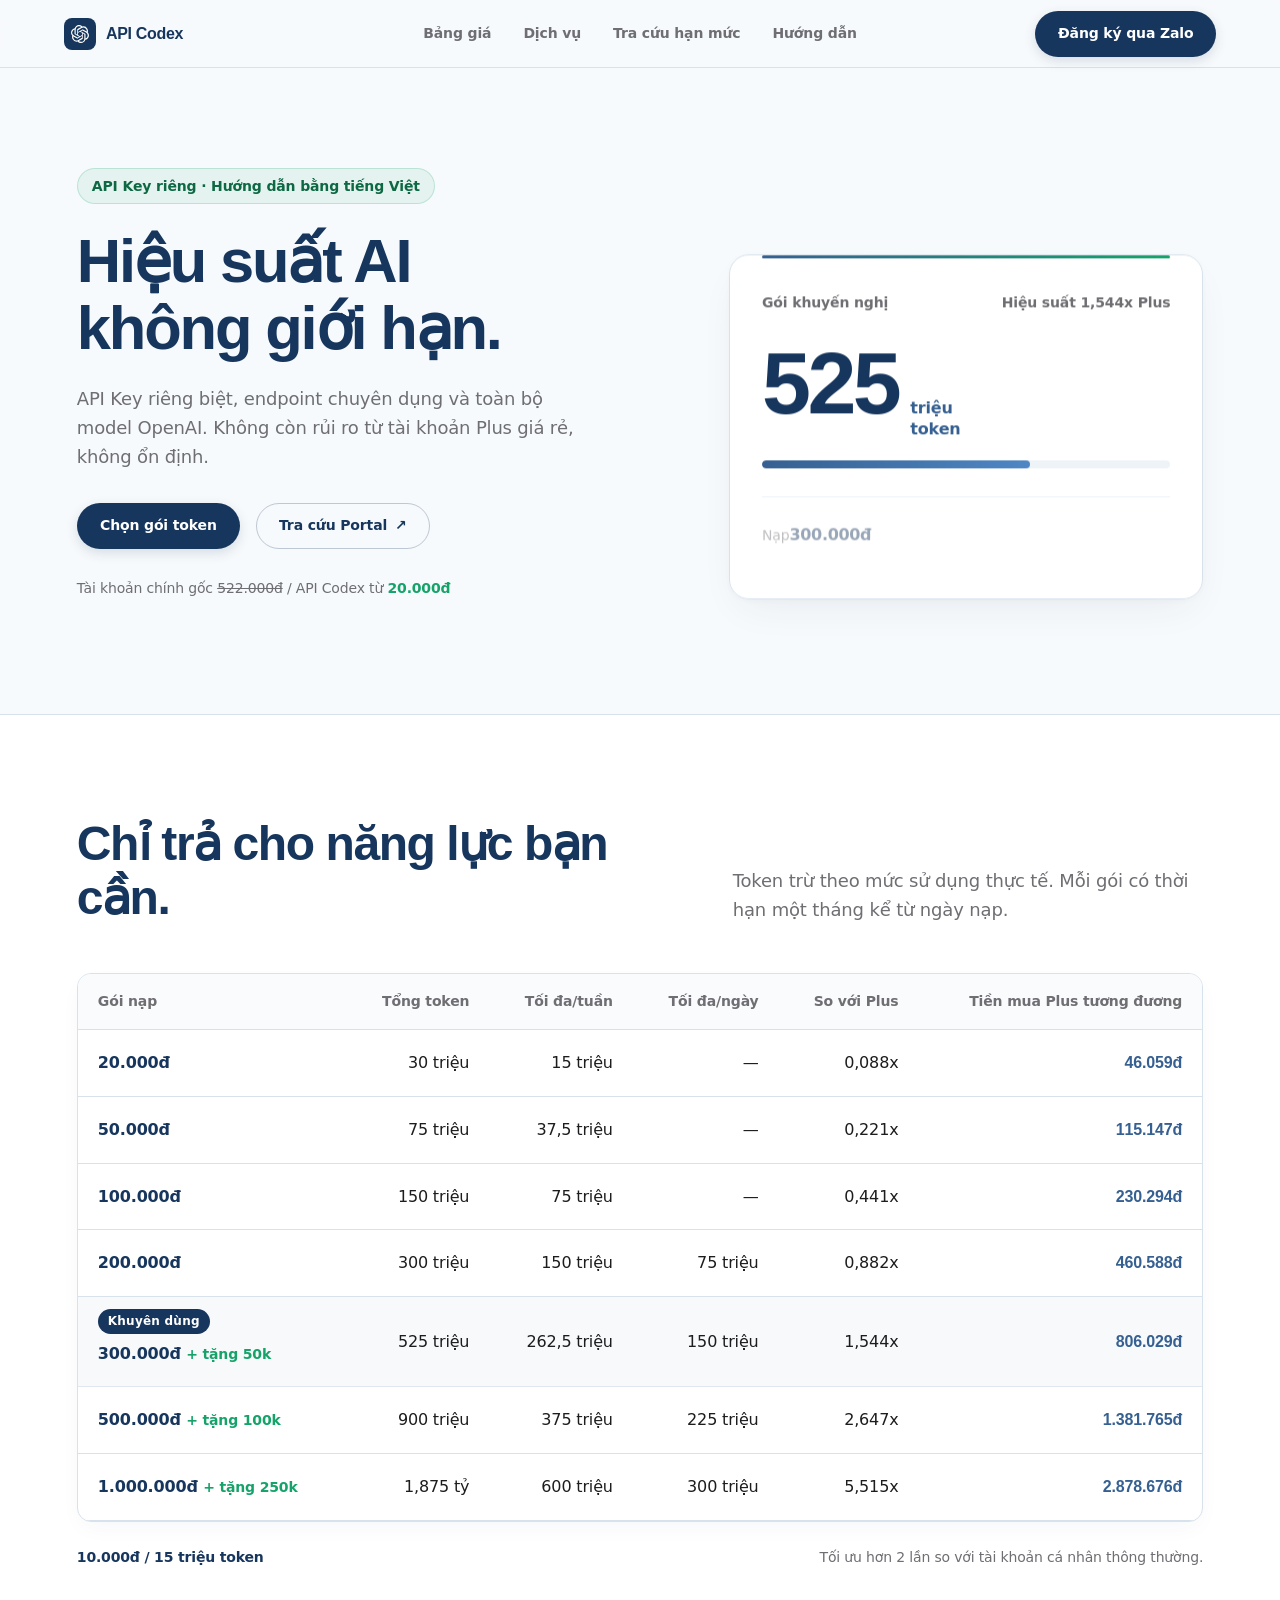
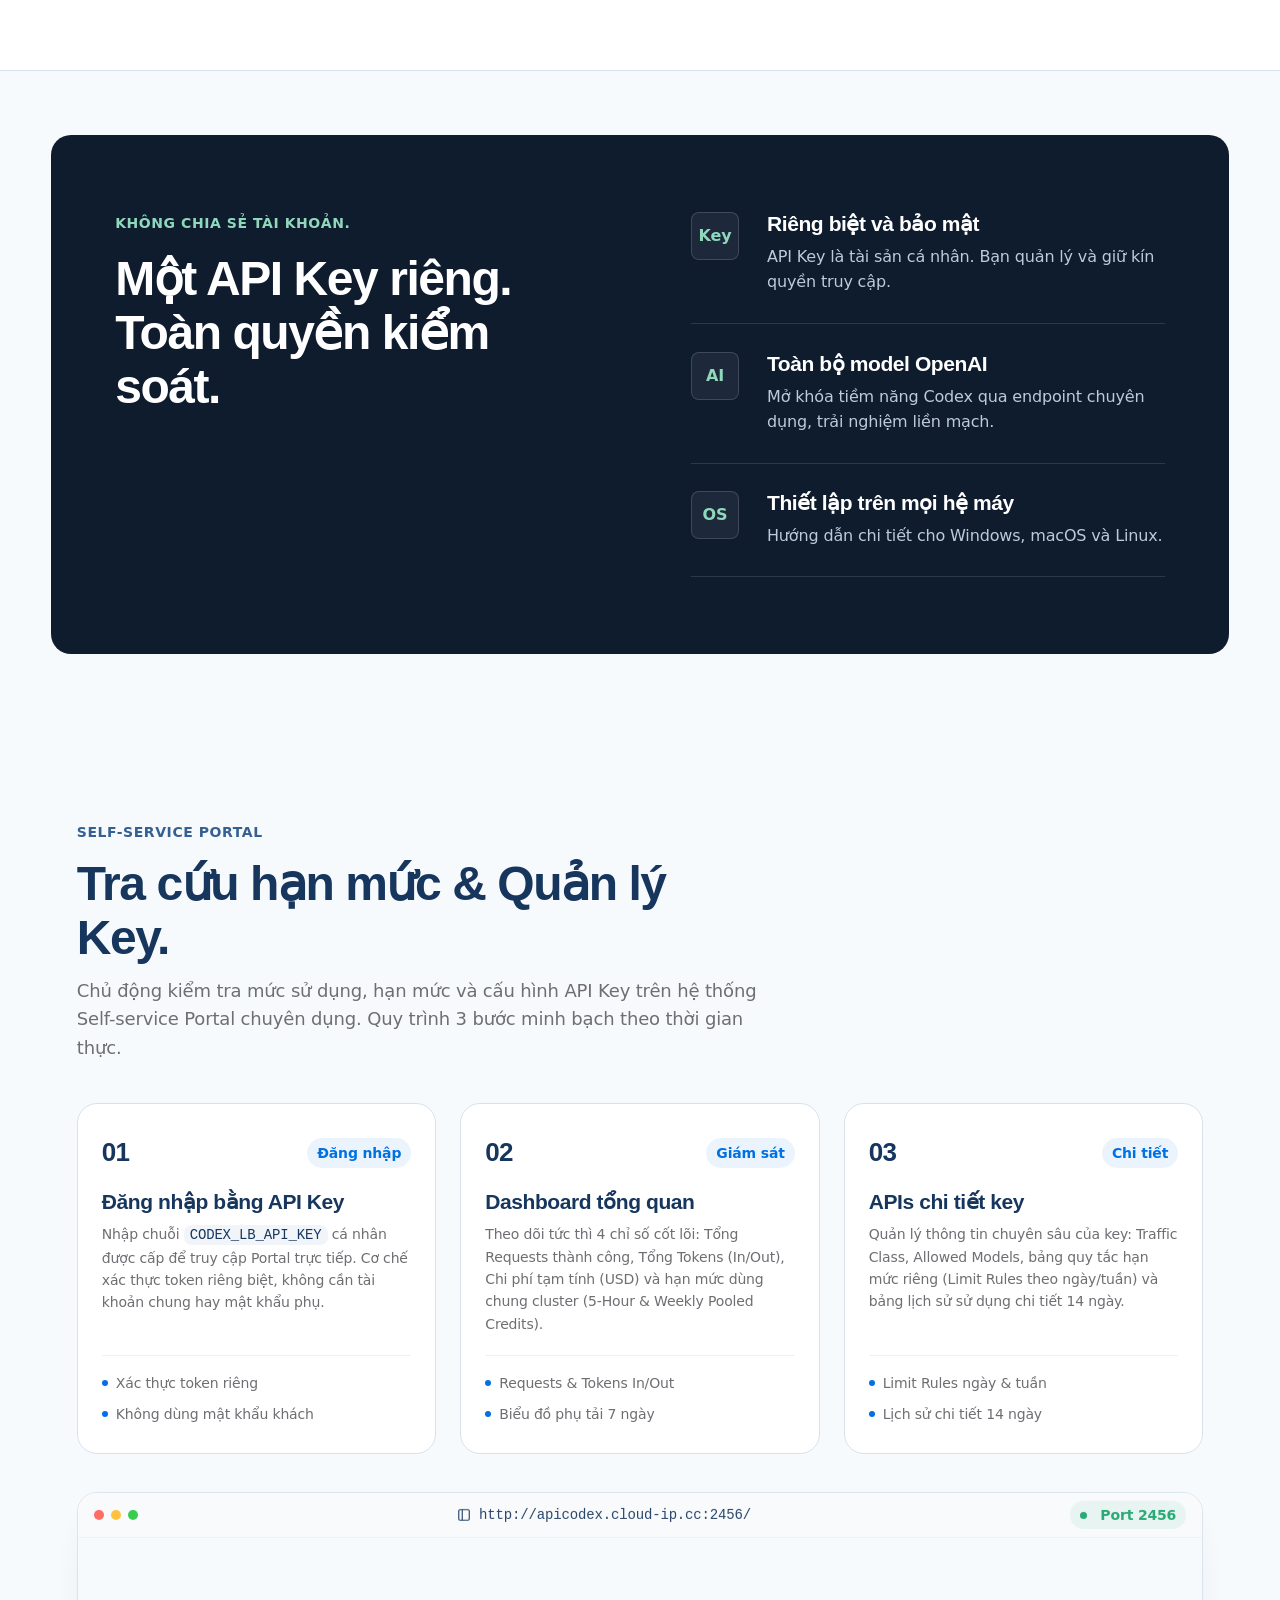
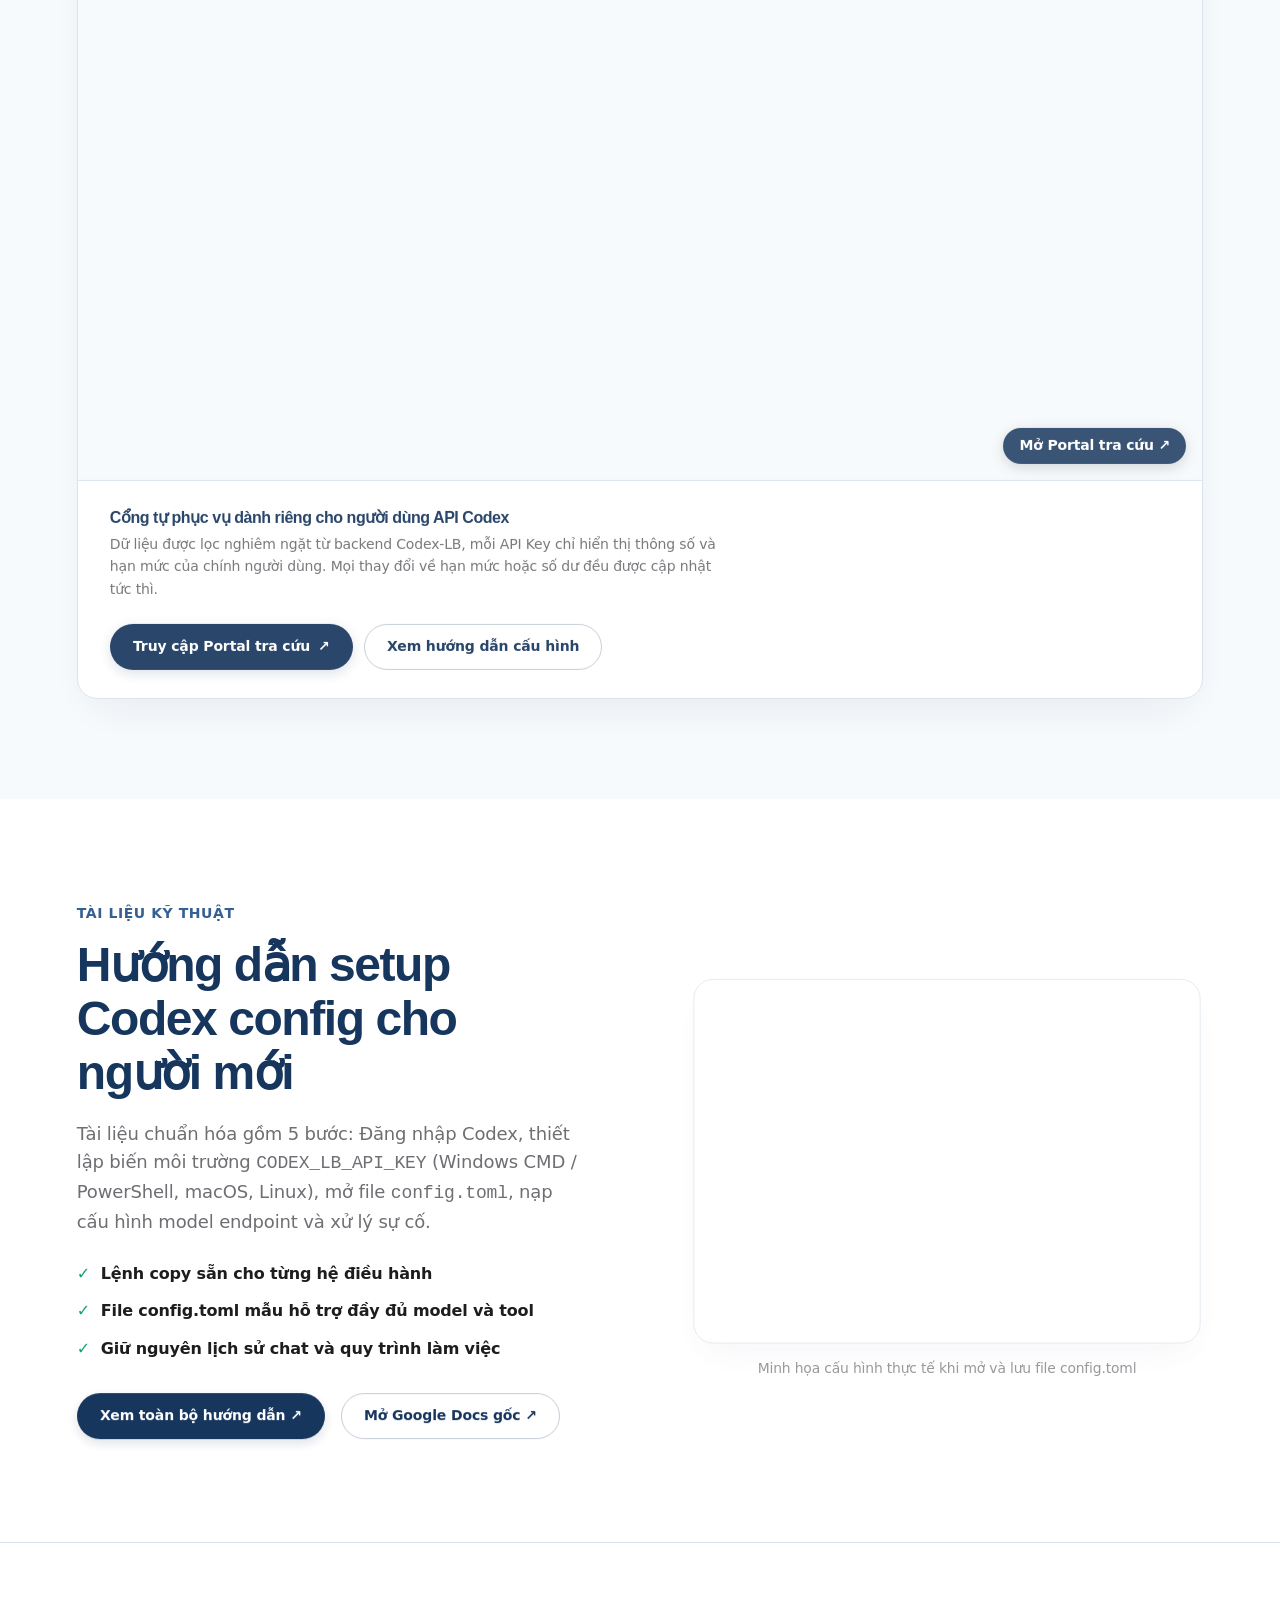
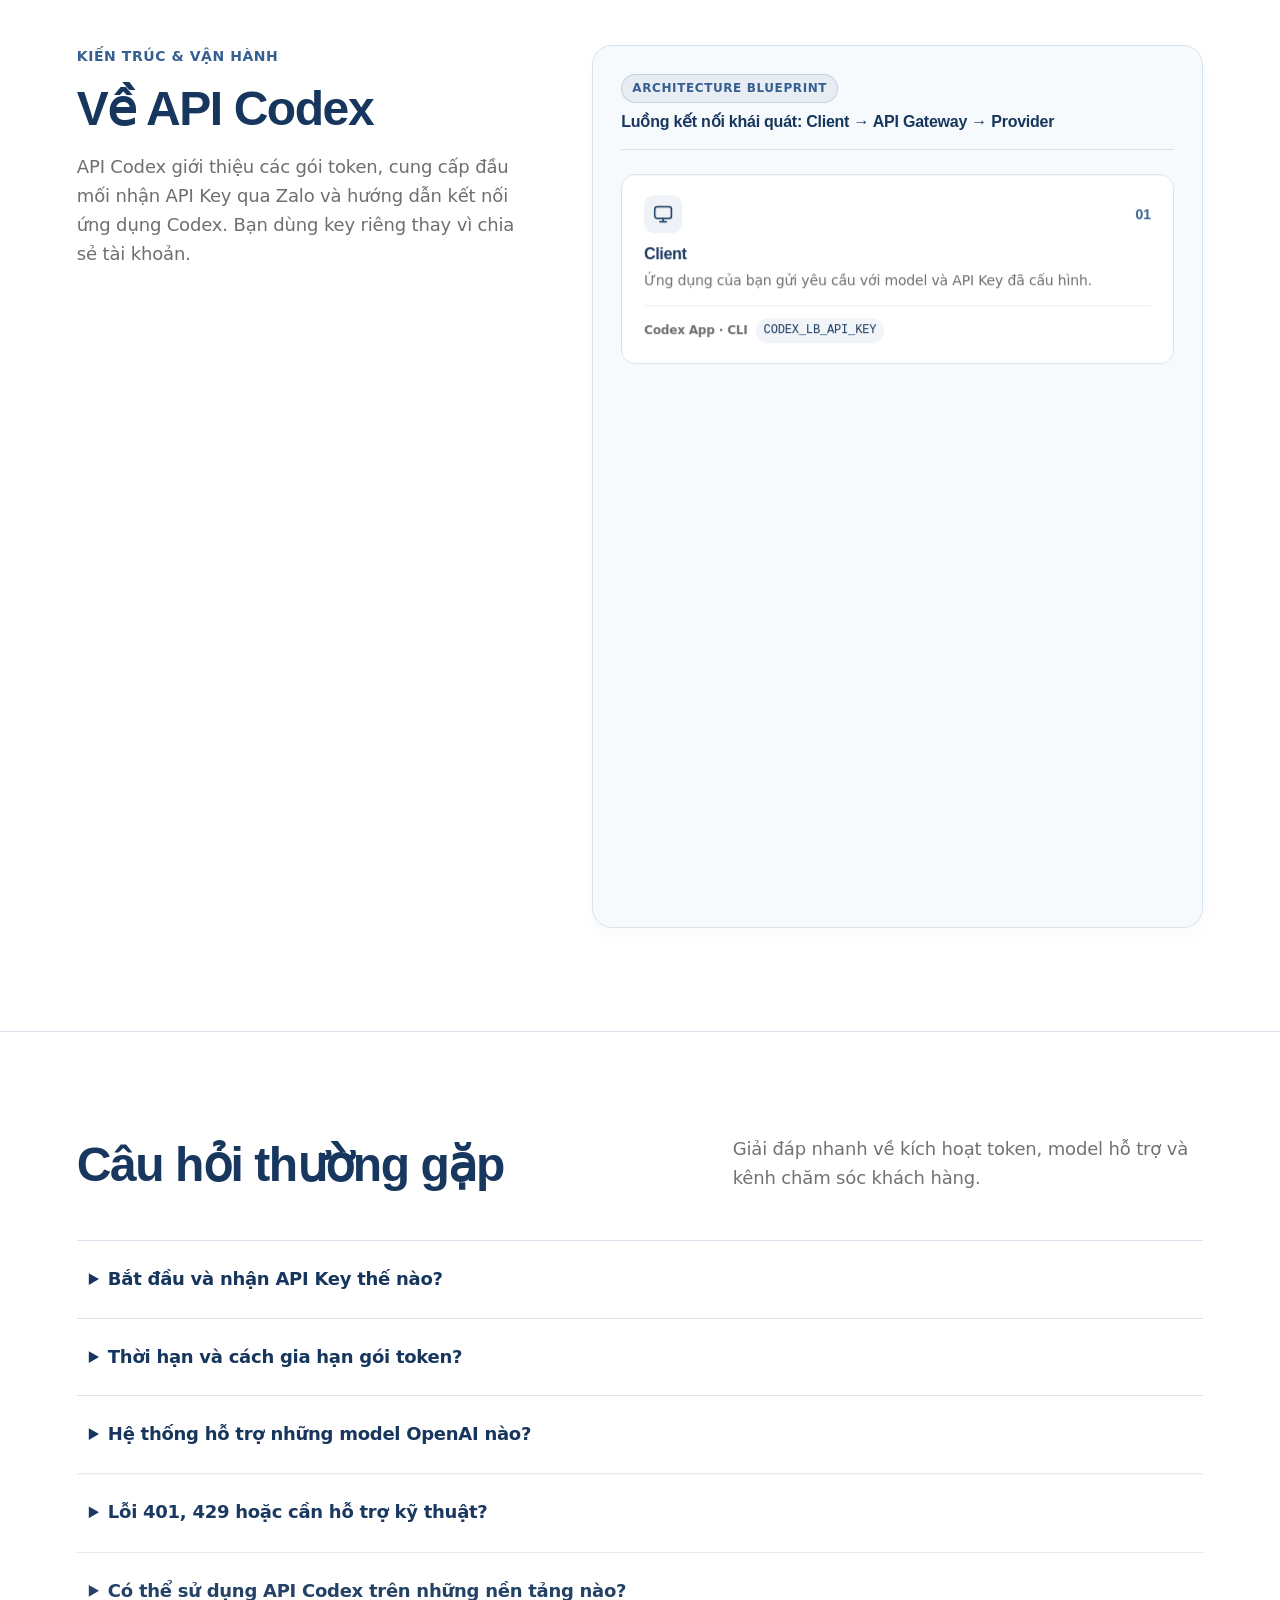
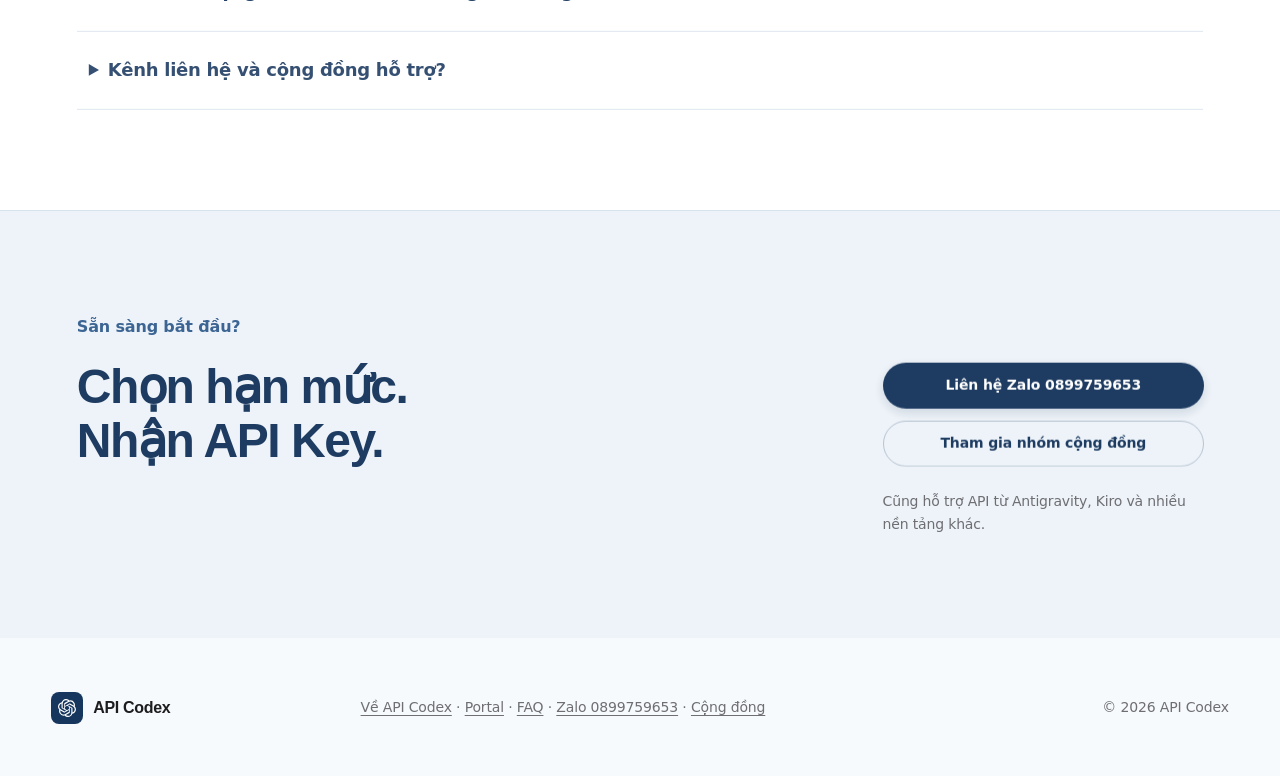
==== commit cd586d6e: "feat: update token pricing to 10k/15M ratio and add equivalent Plus cost column" ====
--- a/index.html
+++ b/index.html
@@ -4,16 +4,16 @@
   <meta charset="UTF-8">
   <meta name="viewport" content="width=device-width, initial-scale=1.0">
   <meta name="google-site-verification" content="3o2QNDiqQxpqapQQxuKwNYIWBUk0s6P8V5FA6ATxElM">
-  <meta name="description" content="API Codex hiệu suất cao, hỗ trợ toàn bộ model OpenAI với mức giá từ 10.000đ cho 20 triệu token. Kèm hướng dẫn setup Codex config chi tiết.">
+  <meta name="description" content="API Codex hiệu suất cao, hỗ trợ toàn bộ model OpenAI với mức giá từ 10.000đ cho 15 triệu token. Kèm hướng dẫn setup Codex config chi tiết.">
   <link rel="canonical" href="https://apicodex.netlify.app/">
   <meta property="og:type" content="website">
   <meta property="og:url" content="https://apicodex.netlify.app/">
   <meta property="og:title" content="API Codex — Hiệu suất AI không giới hạn">
-  <meta property="og:description" content="API Key riêng biệt, endpoint chuyên dụng hỗ trợ toàn bộ model OpenAI với chi phí tối ưu từ 10.000đ cho 20 triệu token.">
+  <meta property="og:description" content="API Key riêng biệt, endpoint chuyên dụng hỗ trợ toàn bộ model OpenAI với chi phí tối ưu từ 10.000đ cho 15 triệu token.">
   <meta property="og:image" content="https://apicodex.netlify.app/assets/document-1.png">
   <meta name="twitter:card" content="summary_large_image">
   <meta name="twitter:title" content="API Codex — Hiệu suất AI không giới hạn">
-  <meta name="twitter:description" content="API Key riêng biệt, endpoint chuyên dụng hỗ trợ toàn bộ model OpenAI với chi phí tối ưu từ 10.000đ cho 20 triệu token.">
+  <meta name="twitter:description" content="API Key riêng biệt, endpoint chuyên dụng hỗ trợ toàn bộ model OpenAI với chi phí tối ưu từ 10.000đ cho 15 triệu token.">
   <meta name="twitter:image" content="https://apicodex.netlify.app/assets/document-1.png">
   <title>API Codex — Hiệu suất không giới hạn</title>
   <link rel="stylesheet" href="styles.css?v=20260913-gsap1">
@@ -24,7 +24,7 @@
     "@type": "WebSite",
     "name": "API Codex",
     "url": "https://apicodex.netlify.app/",
-    "description": "API Codex hiệu suất cao, hỗ trợ toàn bộ model OpenAI với mức giá từ 10.000đ cho 20 triệu token."
+    "description": "API Codex hiệu suất cao, hỗ trợ toàn bộ model OpenAI với mức giá từ 10.000đ cho 15 triệu token."
   }
   </script>
 </head>
@@ -63,17 +63,17 @@
         </div>
         <p class="comparison">Tài khoản chính gốc <s>522.000đ</s> / API Codex từ <strong>20.000đ</strong></p>
       </div>
-      <div class="hero-meter" aria-label="Gói được khuyến nghị: 700 triệu token">
+      <div class="hero-meter" aria-label="Gói được khuyến nghị: 525 triệu token">
         <div class="meter-head">
           <span>Gói khuyến nghị</span>
-          <span>Hiệu suất 2.06x Plus</span>
-        </div>
-        <div class="meter-value"><strong>700</strong><span>triệu<br>token</span></div>
+          <span>Hiệu suất 1,544x Plus</span>
+        </div>
+        <div class="meter-value"><strong>525</strong><span>triệu<br>token</span></div>
         <div class="meter-track"><span></span></div>
         <div class="meter-data">
           <div><span>Nạp</span><strong>300.000đ</strong></div>
           <div><span>Tặng thêm</span><strong>50.000đ</strong></div>
-          <div><span>Tối đa/ngày</span><strong>200 triệu</strong></div>
+          <div><span>Tối đa/ngày</span><strong>150 triệu</strong></div>
         </div>
       </div>
     </section>
@@ -86,20 +86,20 @@
       <div class="price-table-wrap" tabindex="0" role="region" aria-label="Bảng giá token, cuộn ngang để xem đủ cột">
         <table>
           <thead>
-            <tr><th>Gói nạp</th><th>Tổng token</th><th>Tối đa/tuần</th><th>Tối đa/ngày</th><th>So với Plus</th></tr>
+            <tr><th>Gói nạp</th><th>Tổng token</th><th>Tối đa/tuần</th><th>Tối đa/ngày</th><th>So với Plus</th><th>Tiền mua Plus tương đương</th></tr>
           </thead>
           <tbody>
-            <tr><td>20.000đ</td><td>40 triệu</td><td>20 triệu</td><td>—</td><td>0.12x</td></tr>
-            <tr><td>50.000đ</td><td>100 triệu</td><td>50 triệu</td><td>—</td><td>0.29x</td></tr>
-            <tr><td>100.000đ</td><td>200 triệu</td><td>100 triệu</td><td>—</td><td>0.59x</td></tr>
-            <tr><td>200.000đ</td><td>400 triệu</td><td>200 triệu</td><td>100 triệu</td><td>1.18x</td></tr>
-            <tr class="recommended"><td><span>Khuyên dùng</span>300.000đ <small>+ tặng 50k</small></td><td>700 triệu</td><td>350 triệu</td><td>200 triệu</td><td>2.06x</td></tr>
-            <tr><td>500.000đ <small>+ tặng 100k</small></td><td>1,2 tỷ</td><td>500 triệu</td><td>300 triệu</td><td>3.53x</td></tr>
-            <tr><td>1.000.000đ <small>+ tặng 250k</small></td><td>2,5 tỷ</td><td>800 triệu</td><td>400 triệu</td><td>7.35x</td></tr>
+            <tr><td>20.000đ</td><td>30 triệu</td><td>15 triệu</td><td>—</td><td>0,088x</td><td>46.059đ</td></tr>
+            <tr><td>50.000đ</td><td>75 triệu</td><td>37,5 triệu</td><td>—</td><td>0,221x</td><td>115.147đ</td></tr>
+            <tr><td>100.000đ</td><td>150 triệu</td><td>75 triệu</td><td>—</td><td>0,441x</td><td>230.294đ</td></tr>
+            <tr><td>200.000đ</td><td>300 triệu</td><td>150 triệu</td><td>75 triệu</td><td>0,882x</td><td>460.588đ</td></tr>
+            <tr class="recommended"><td><span>Khuyên dùng</span>300.000đ <small>+ tặng 50k</small></td><td>525 triệu</td><td>262,5 triệu</td><td>150 triệu</td><td>1,544x</td><td>806.029đ</td></tr>
+            <tr><td>500.000đ <small>+ tặng 100k</small></td><td>900 triệu</td><td>375 triệu</td><td>225 triệu</td><td>2,647x</td><td>1.381.765đ</td></tr>
+            <tr><td>1.000.000đ <small>+ tặng 250k</small></td><td>1,875 tỷ</td><td>600 triệu</td><td>300 triệu</td><td>5,515x</td><td>2.878.676đ</td></tr>
           </tbody>
         </table>
       </div>
-      <div class="price-footer"><strong>10.000đ / 20 triệu token</strong><span>Tối ưu hơn 2 lần so với tài khoản cá nhân thông thường.</span></div>
+      <div class="price-footer"><strong>10.000đ / 15 triệu token</strong><span>Tối ưu hơn 2 lần so với tài khoản cá nhân thông thường.</span></div>
     </section>
 
     <section class="service section" id="dich-vu">
